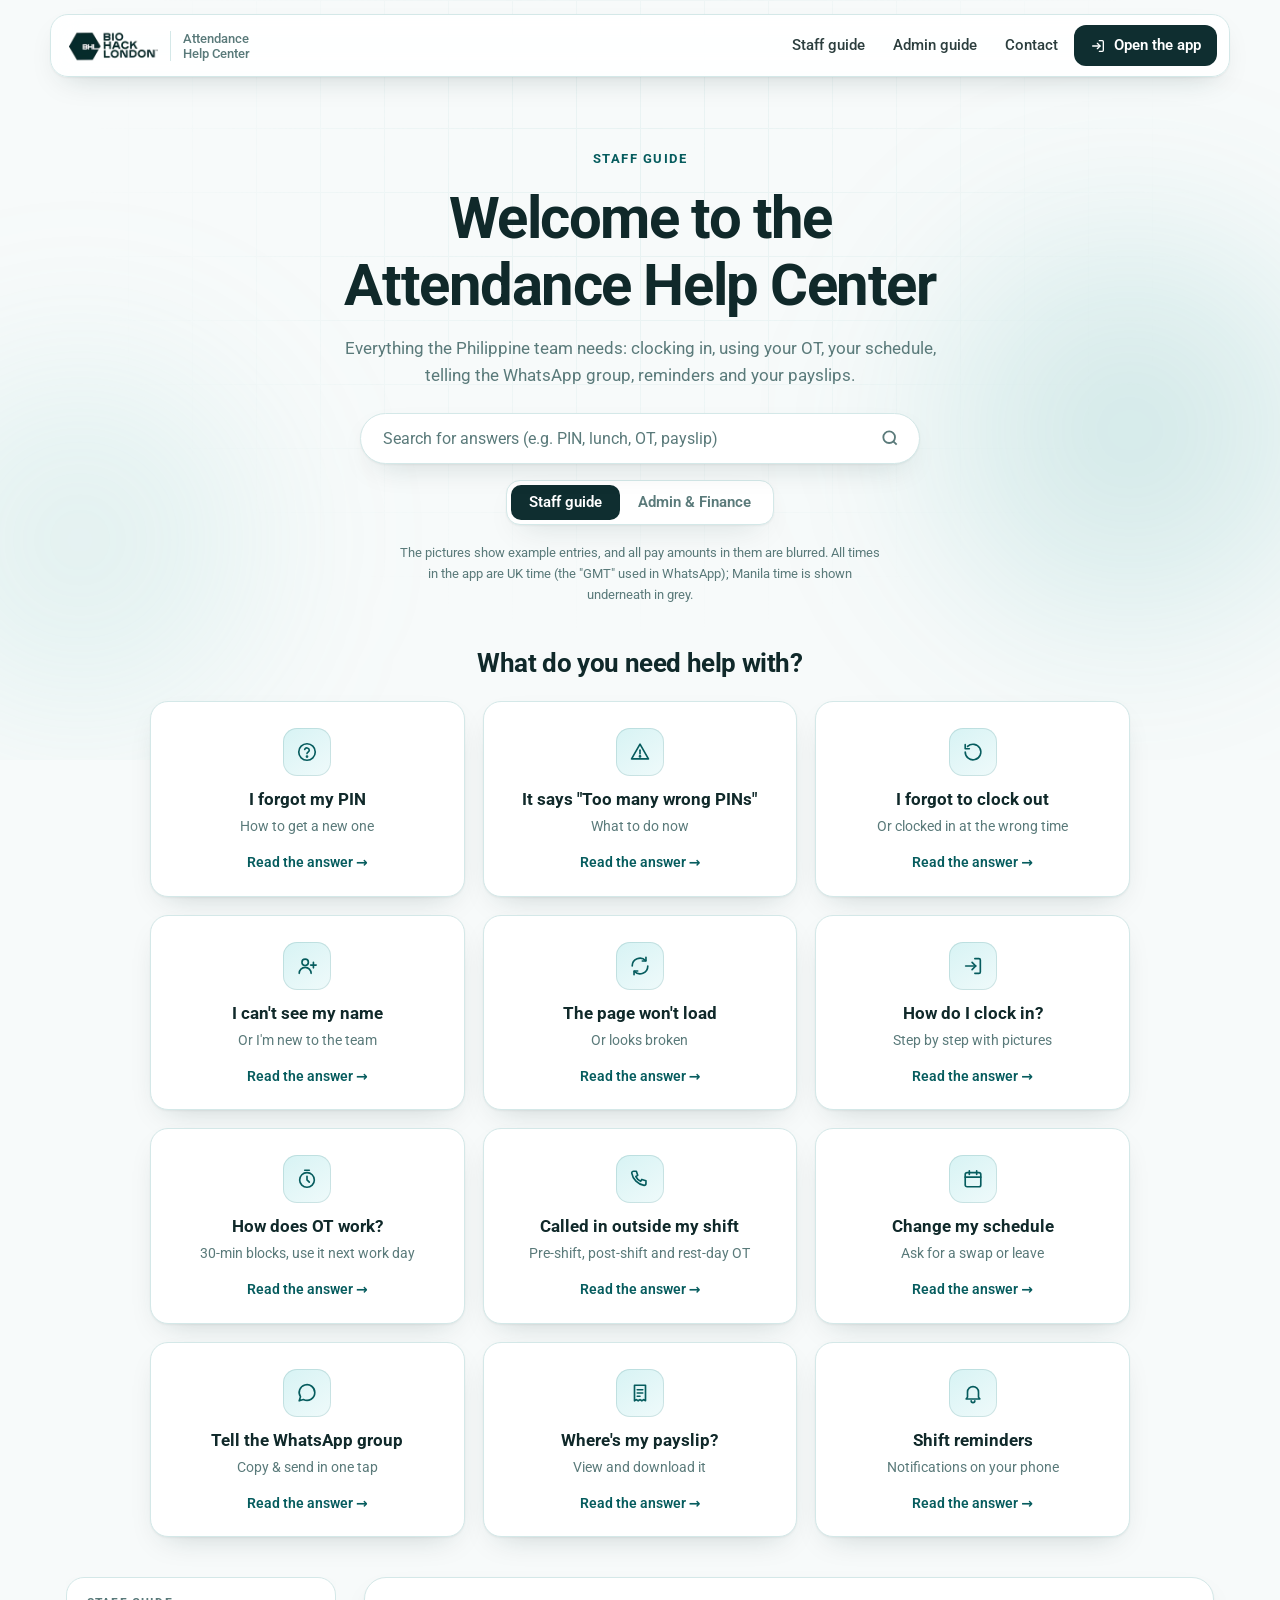
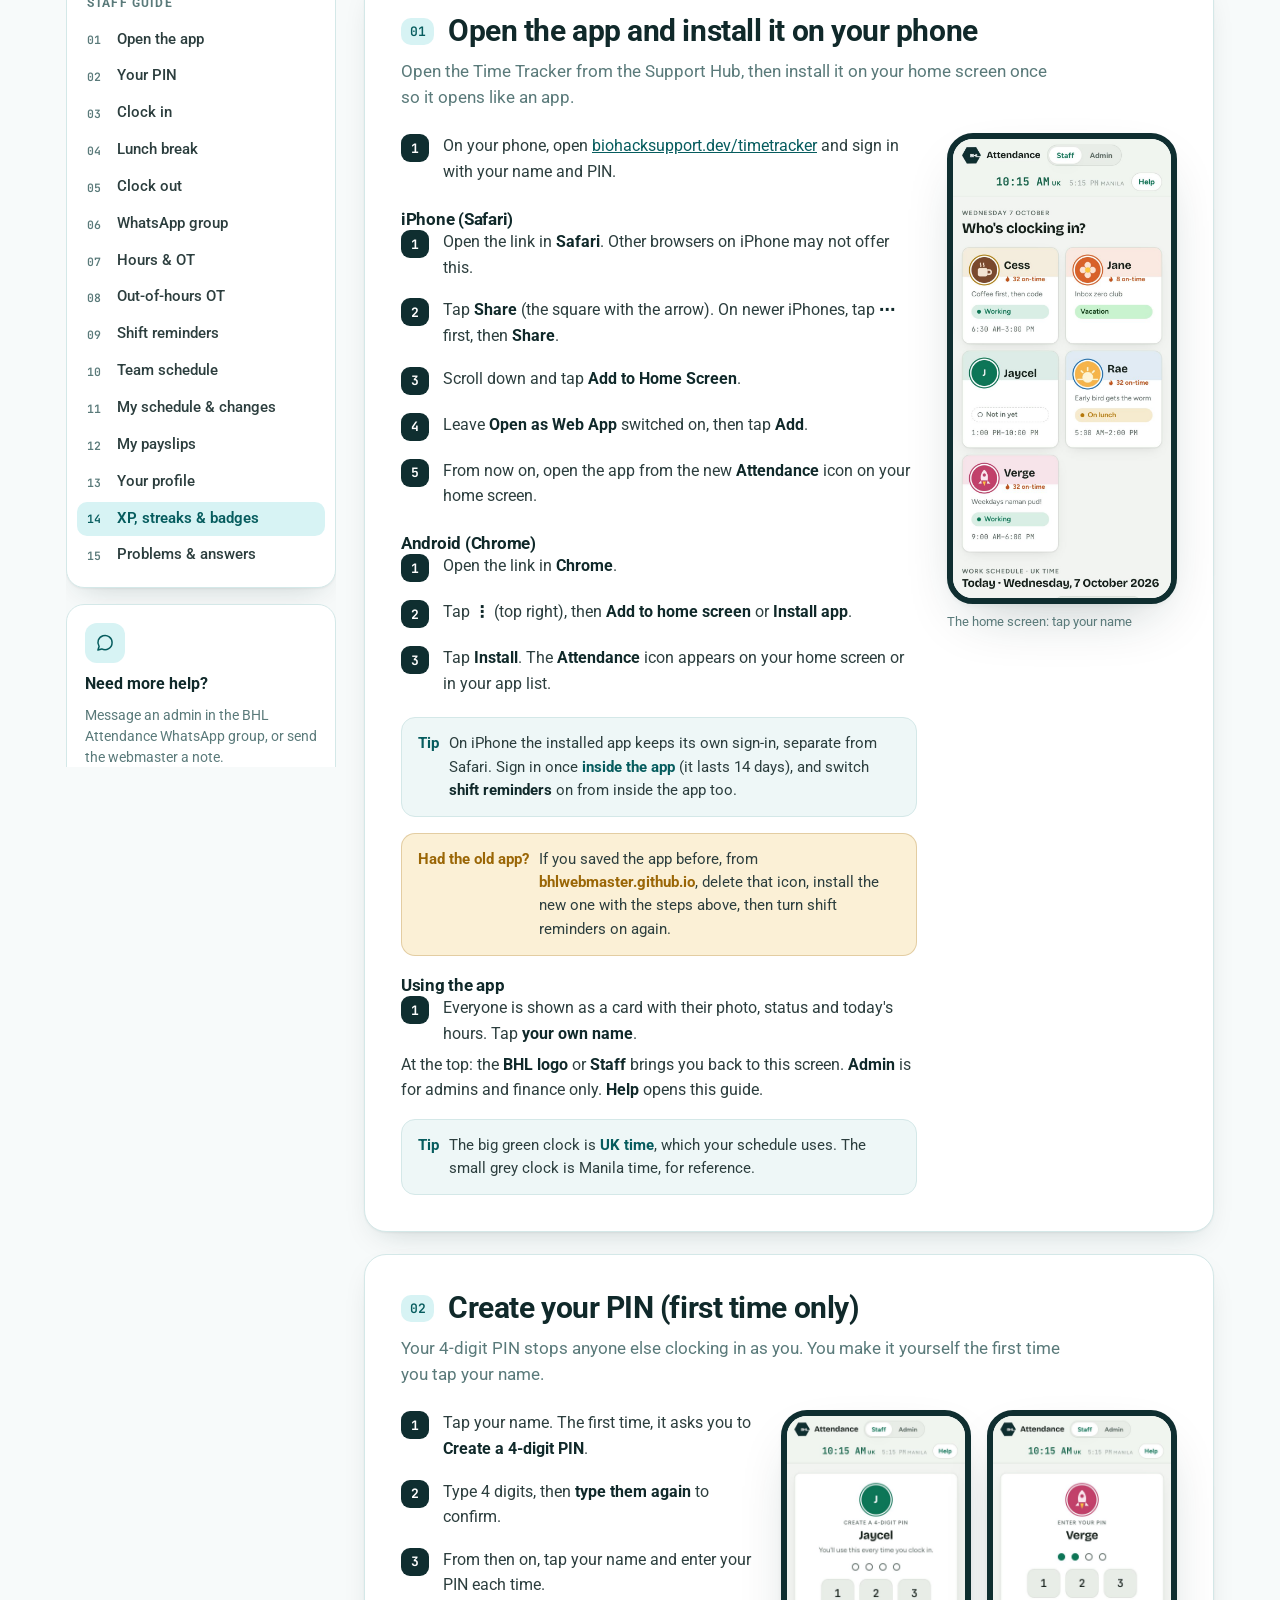
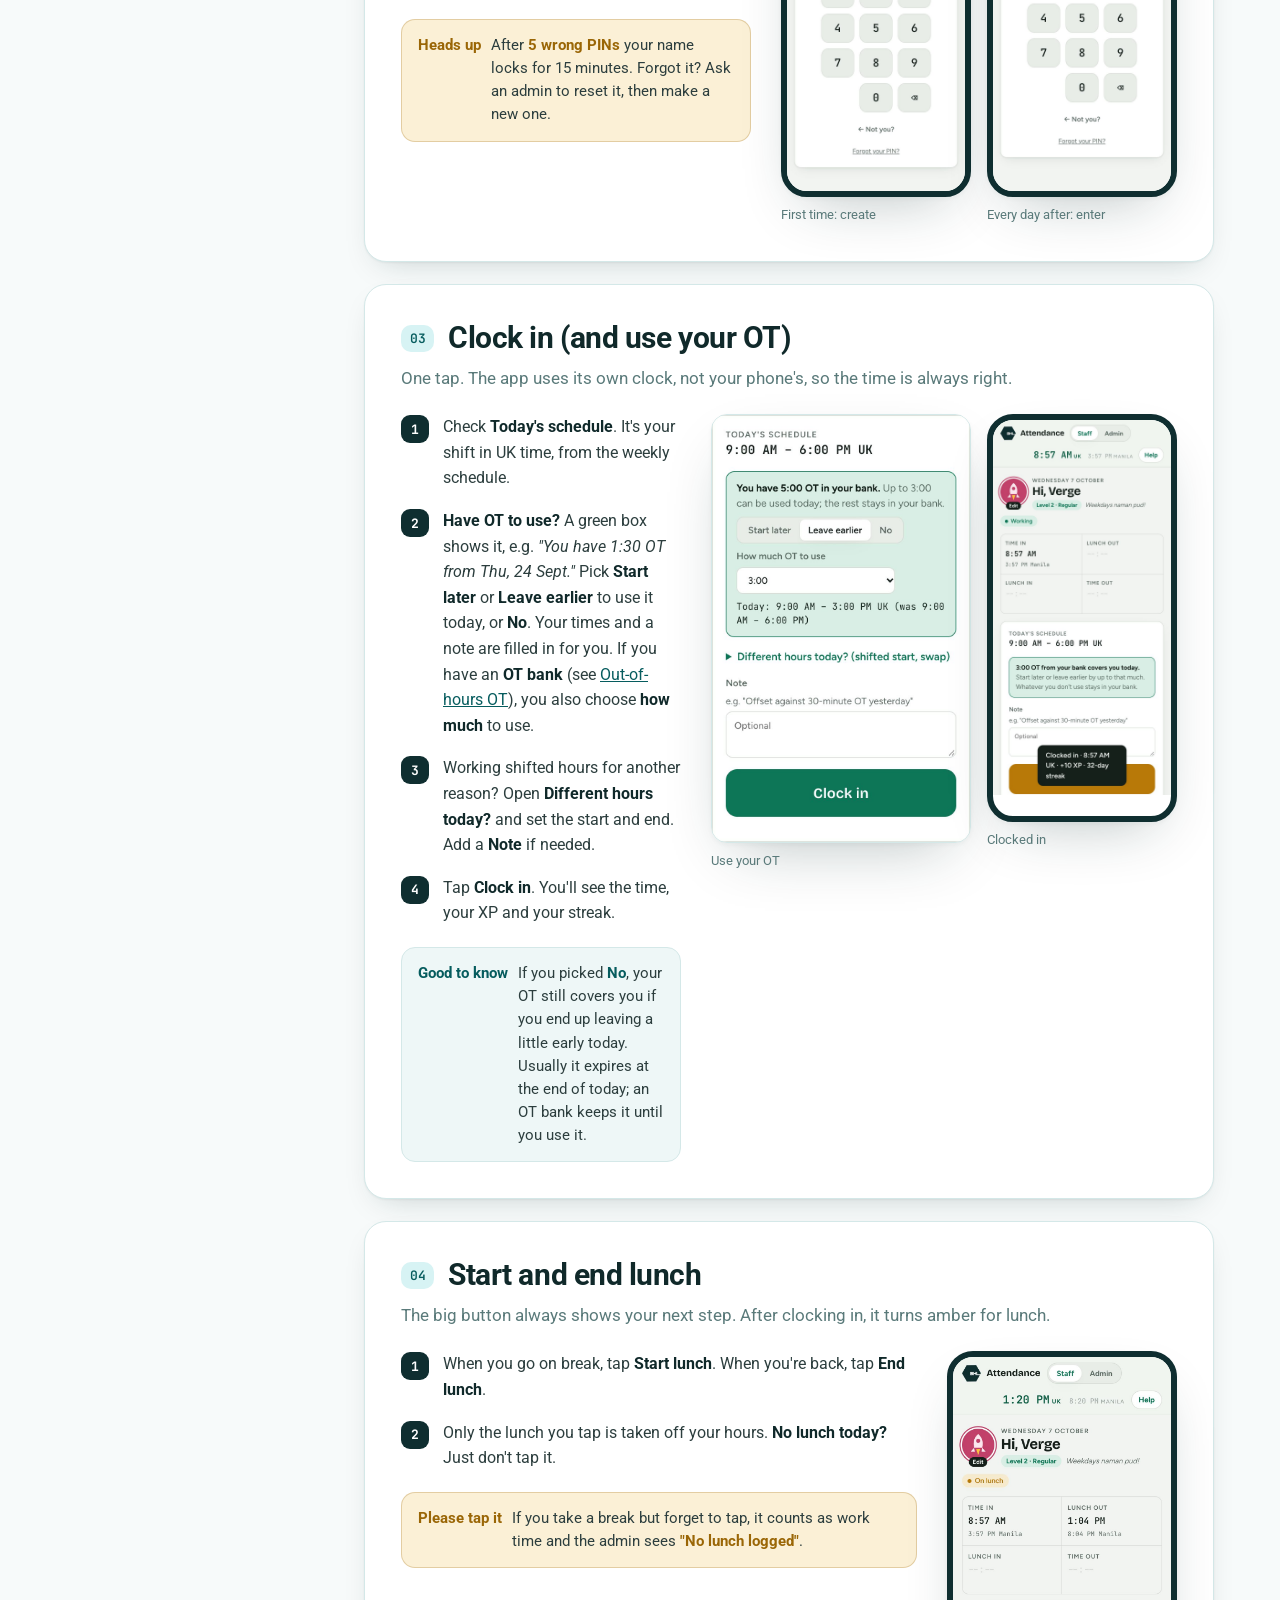
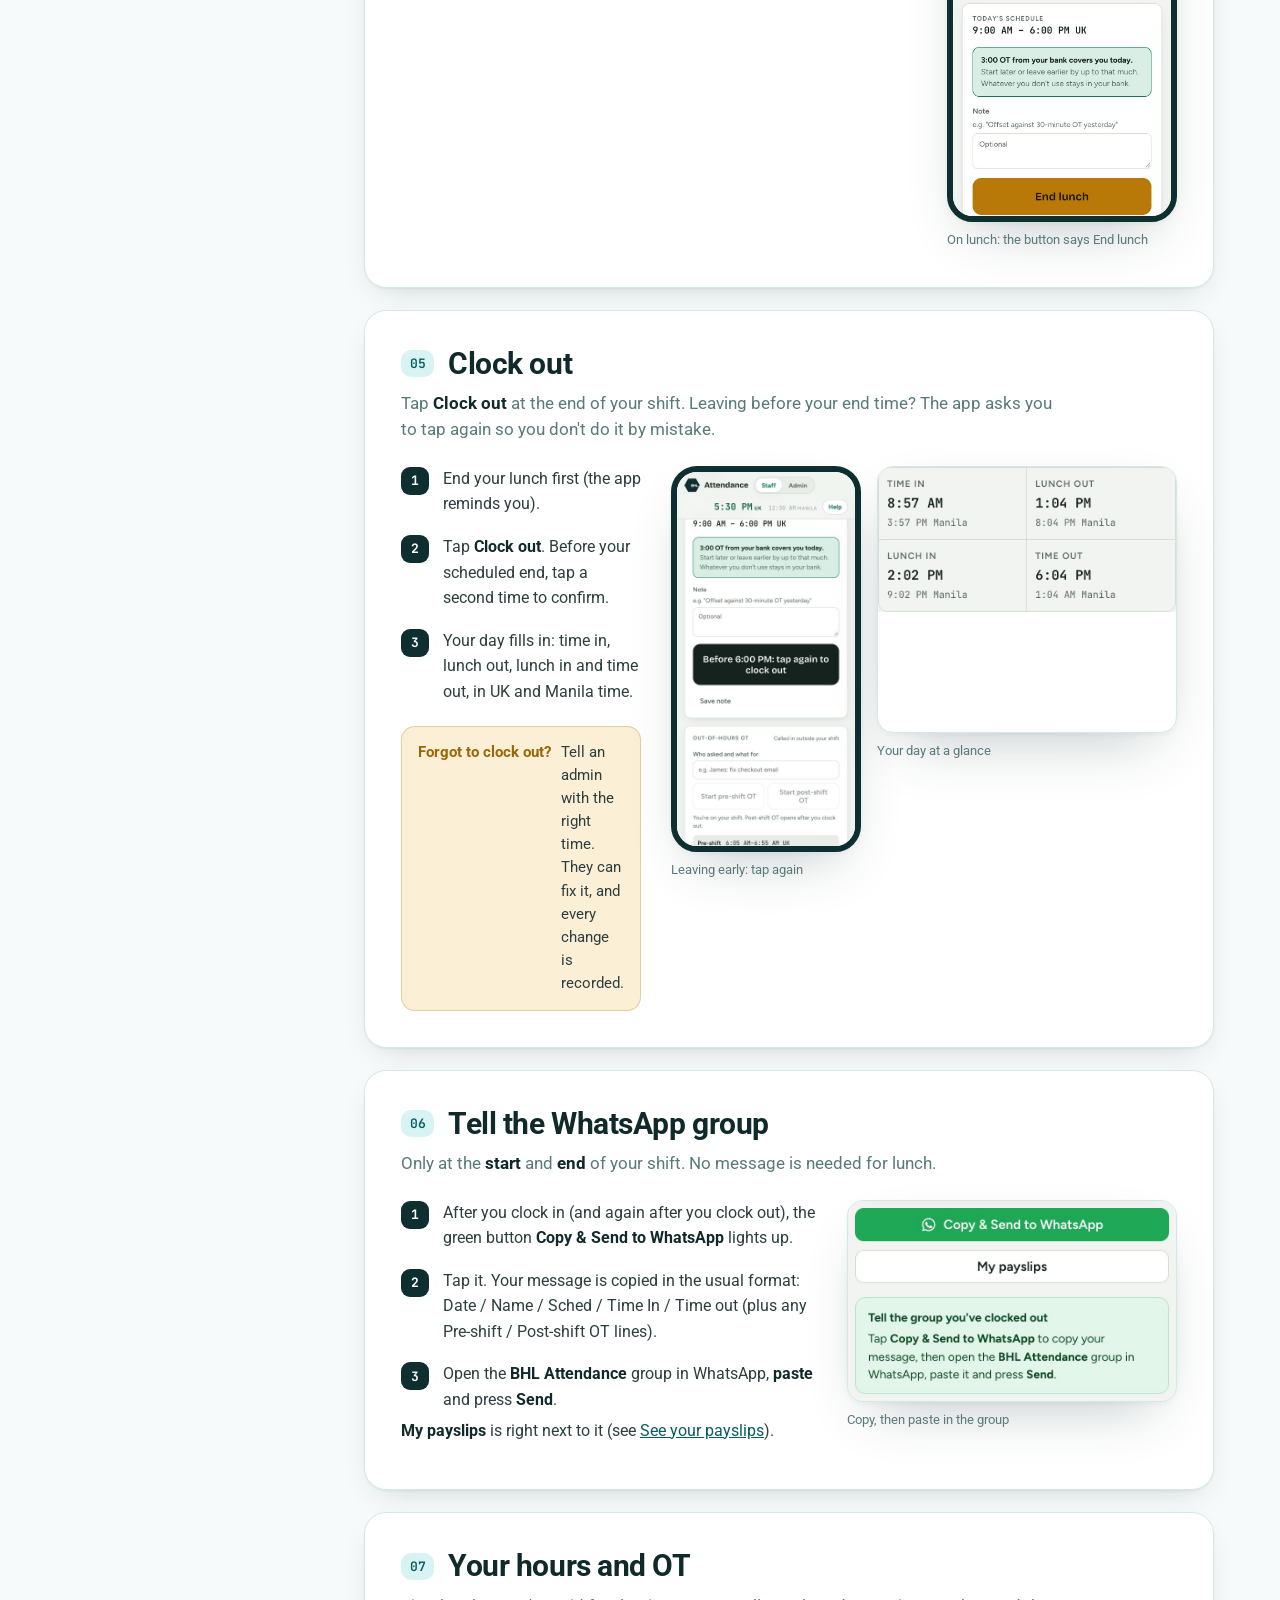
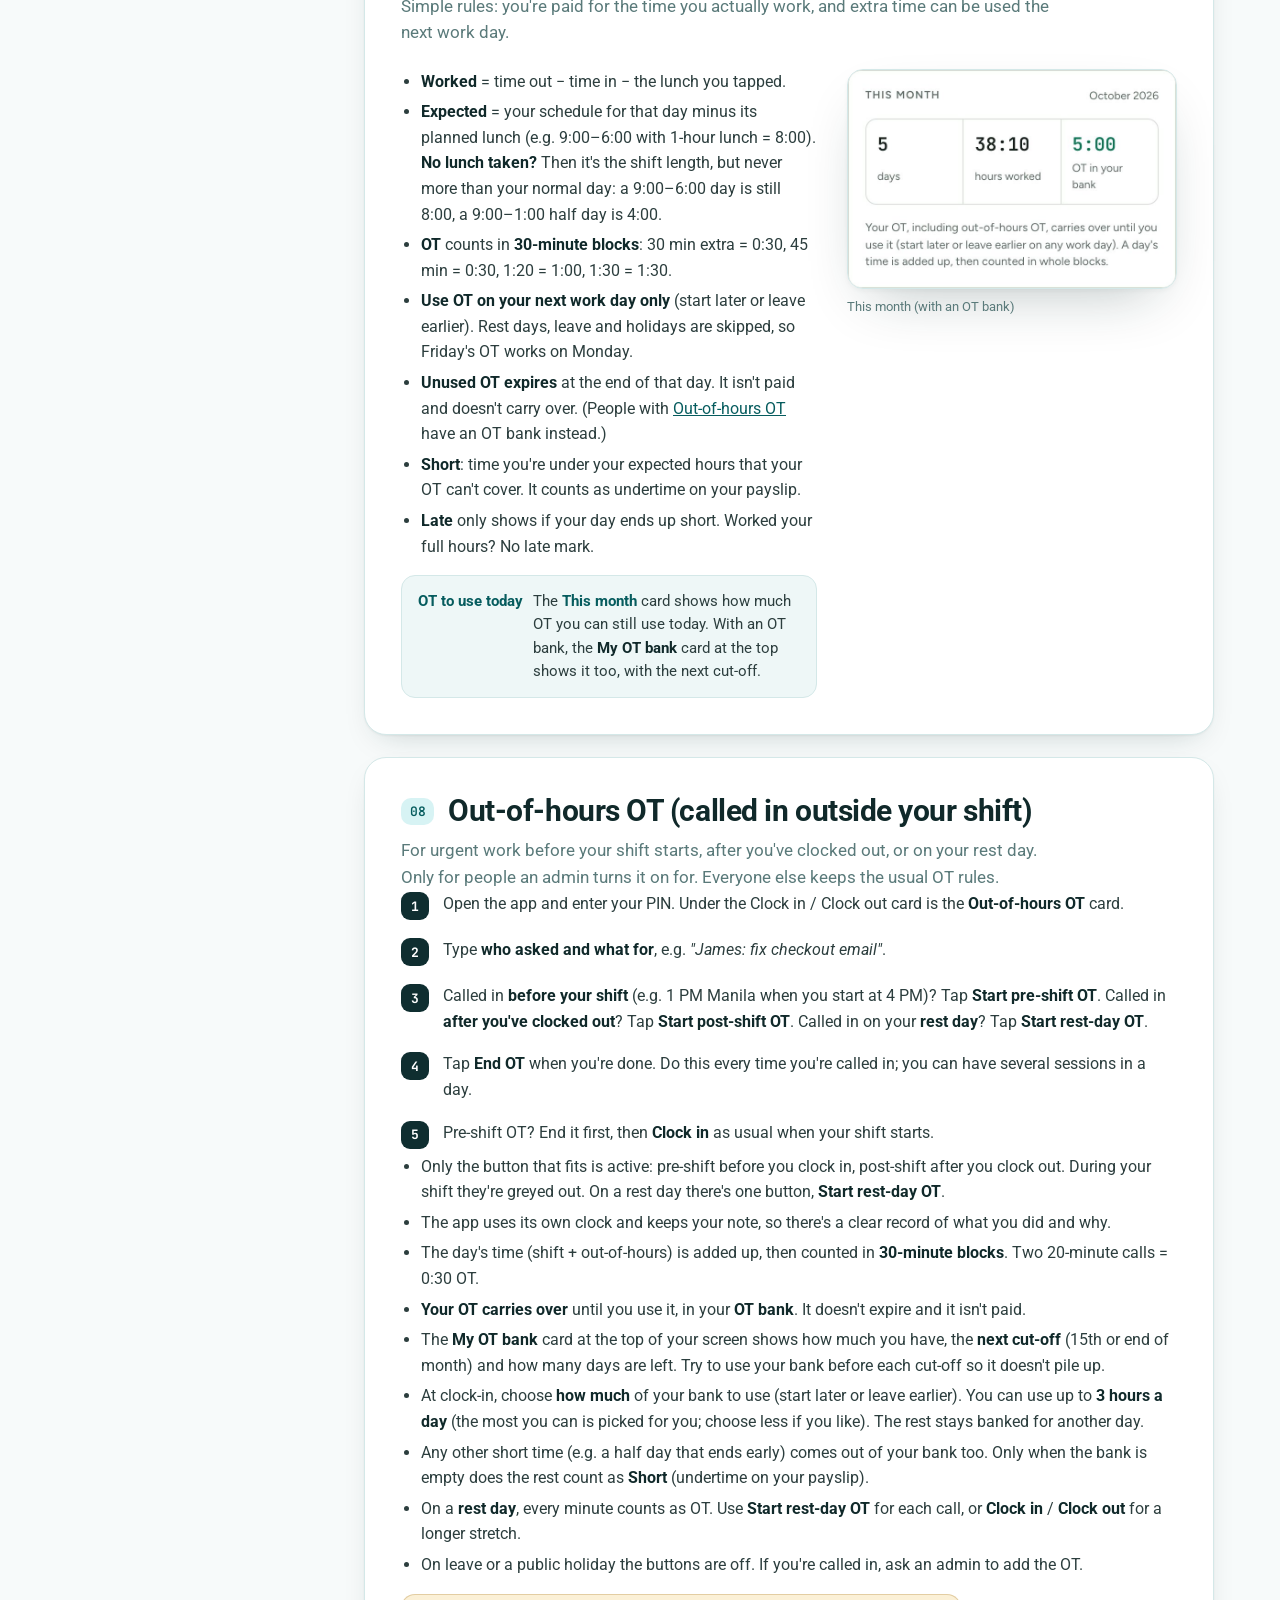
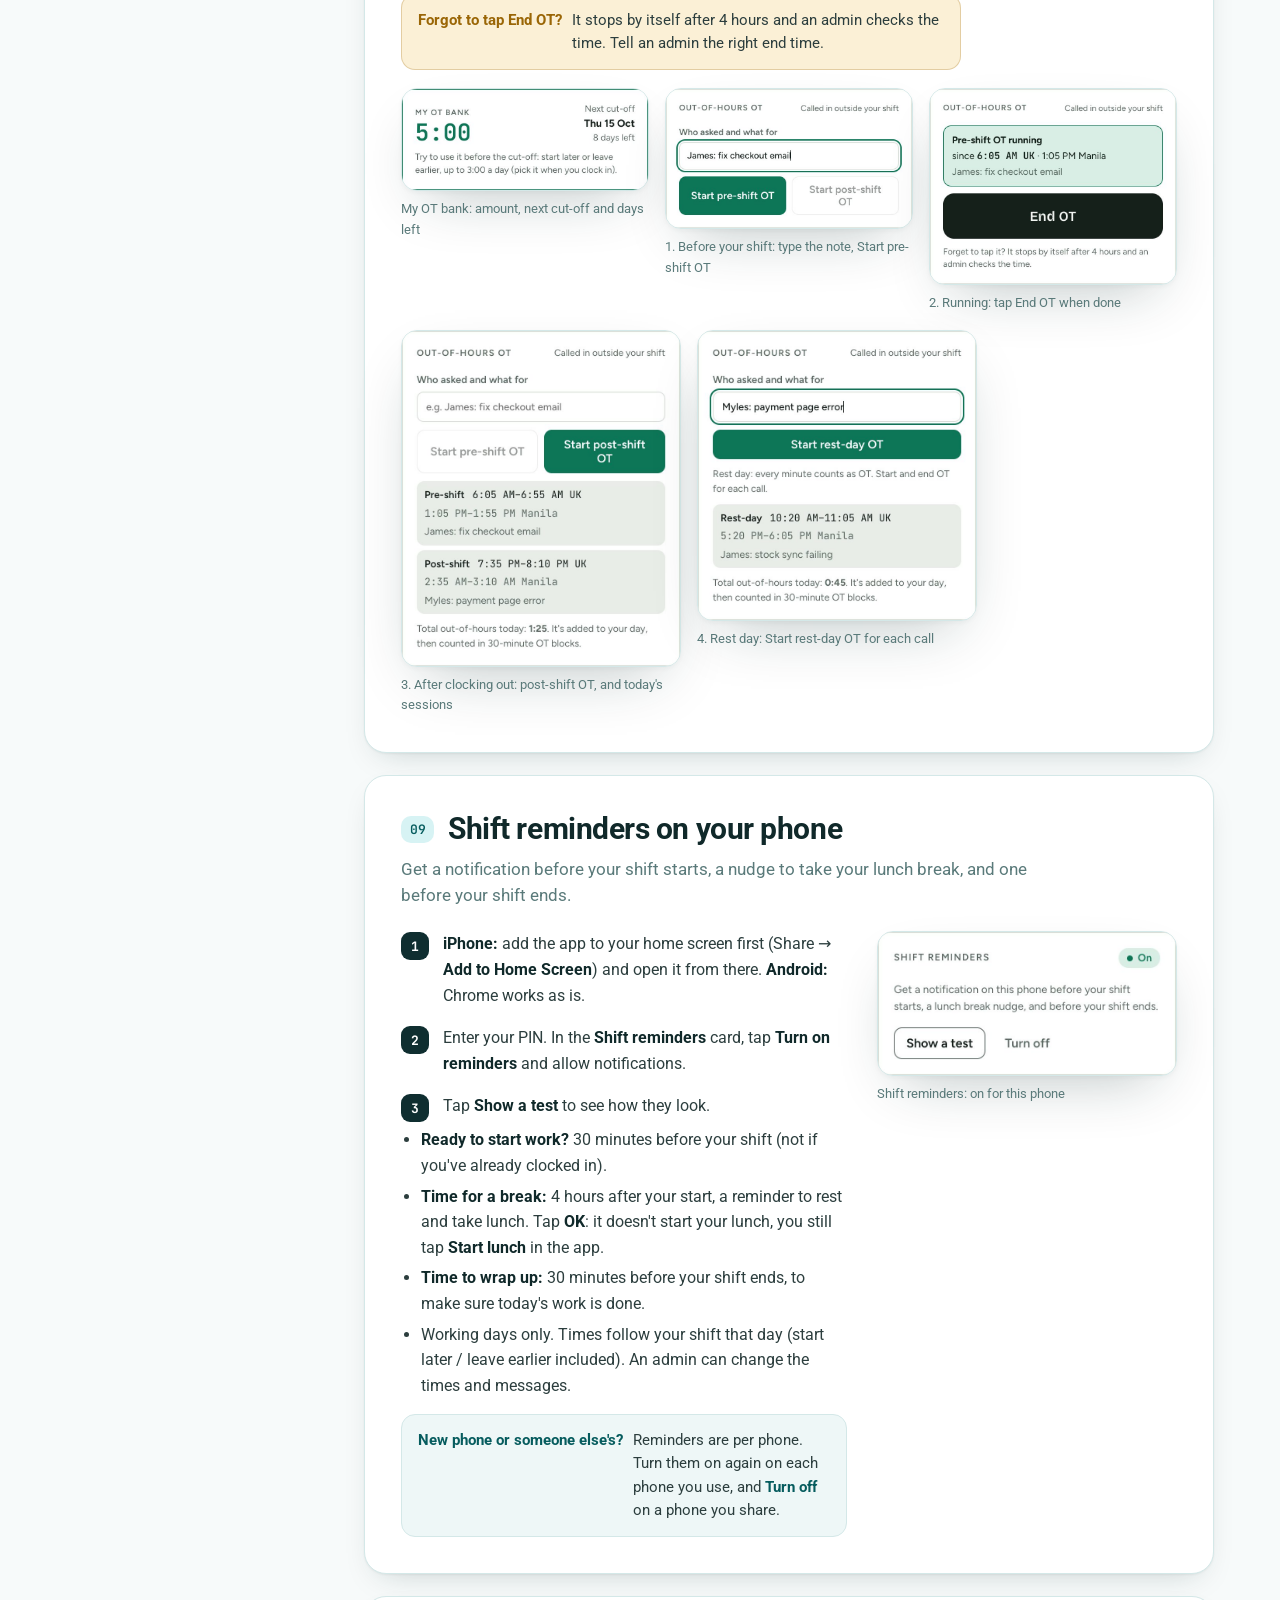
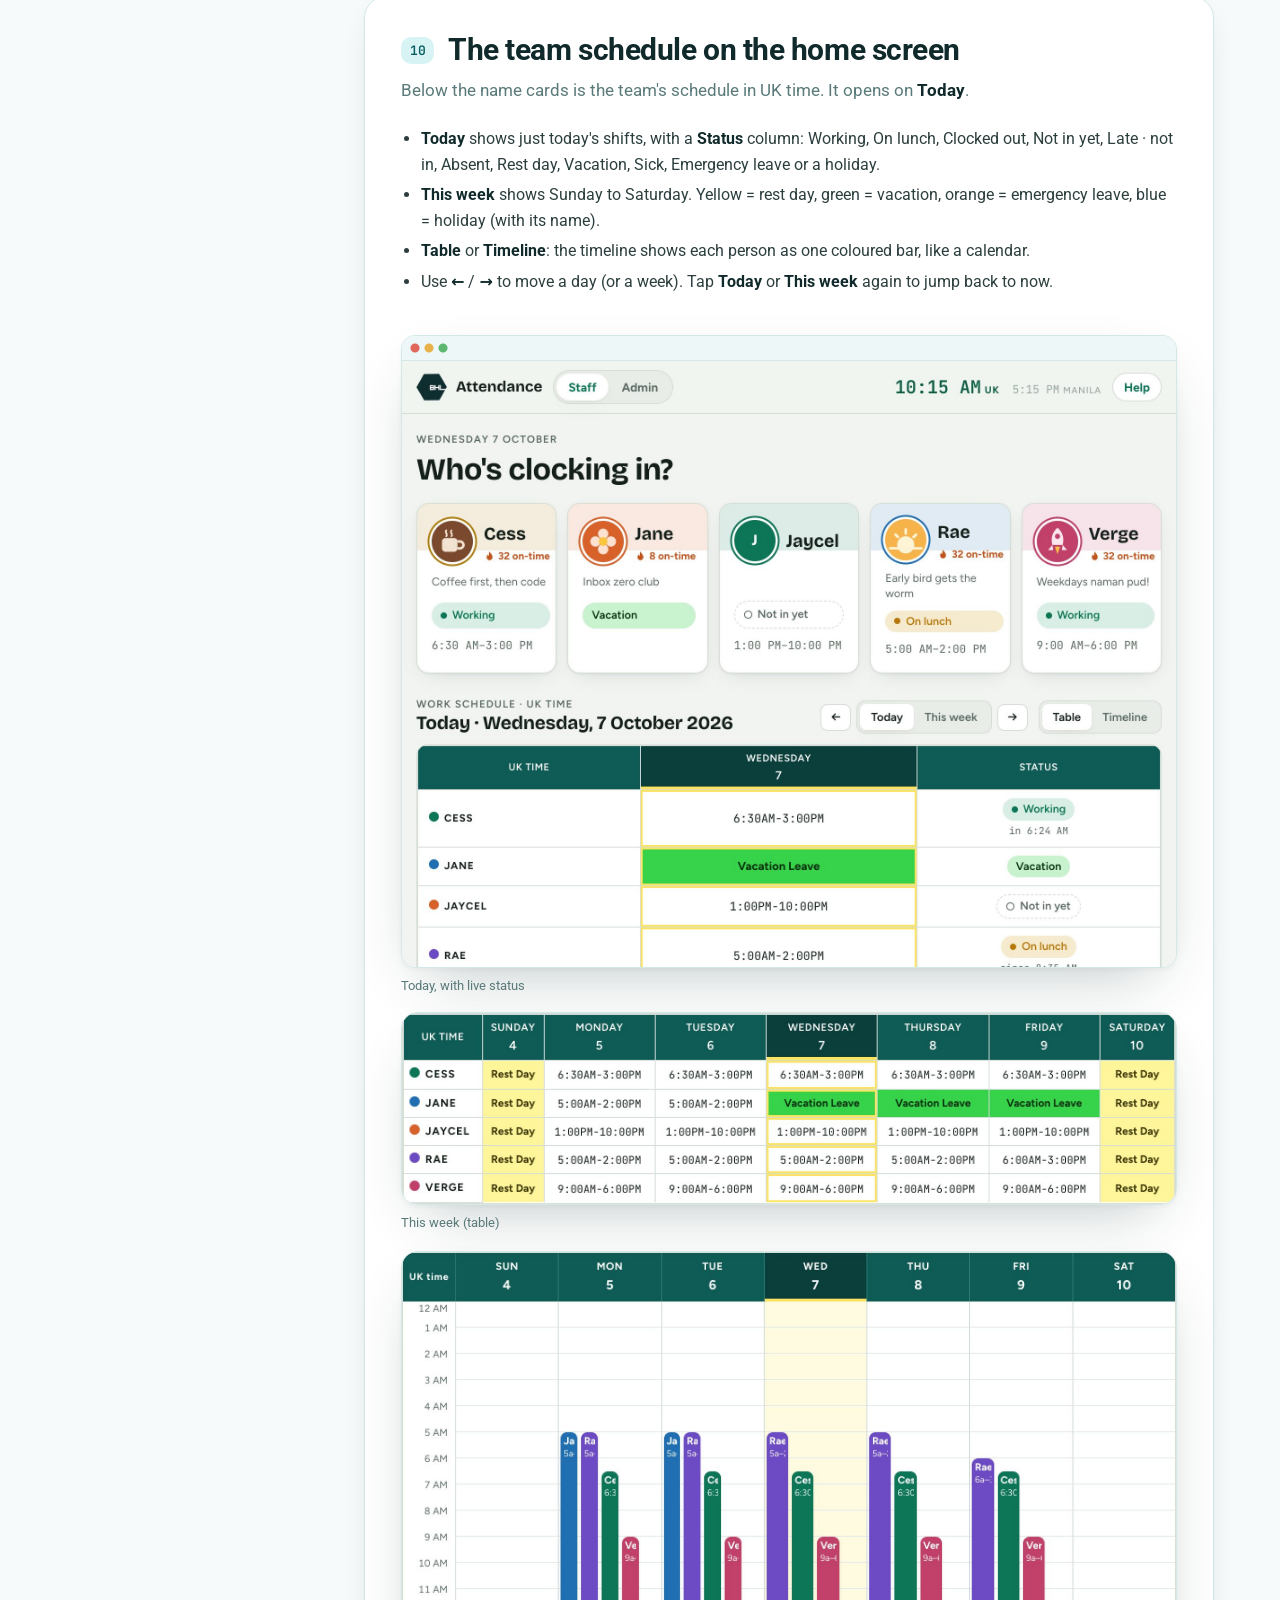
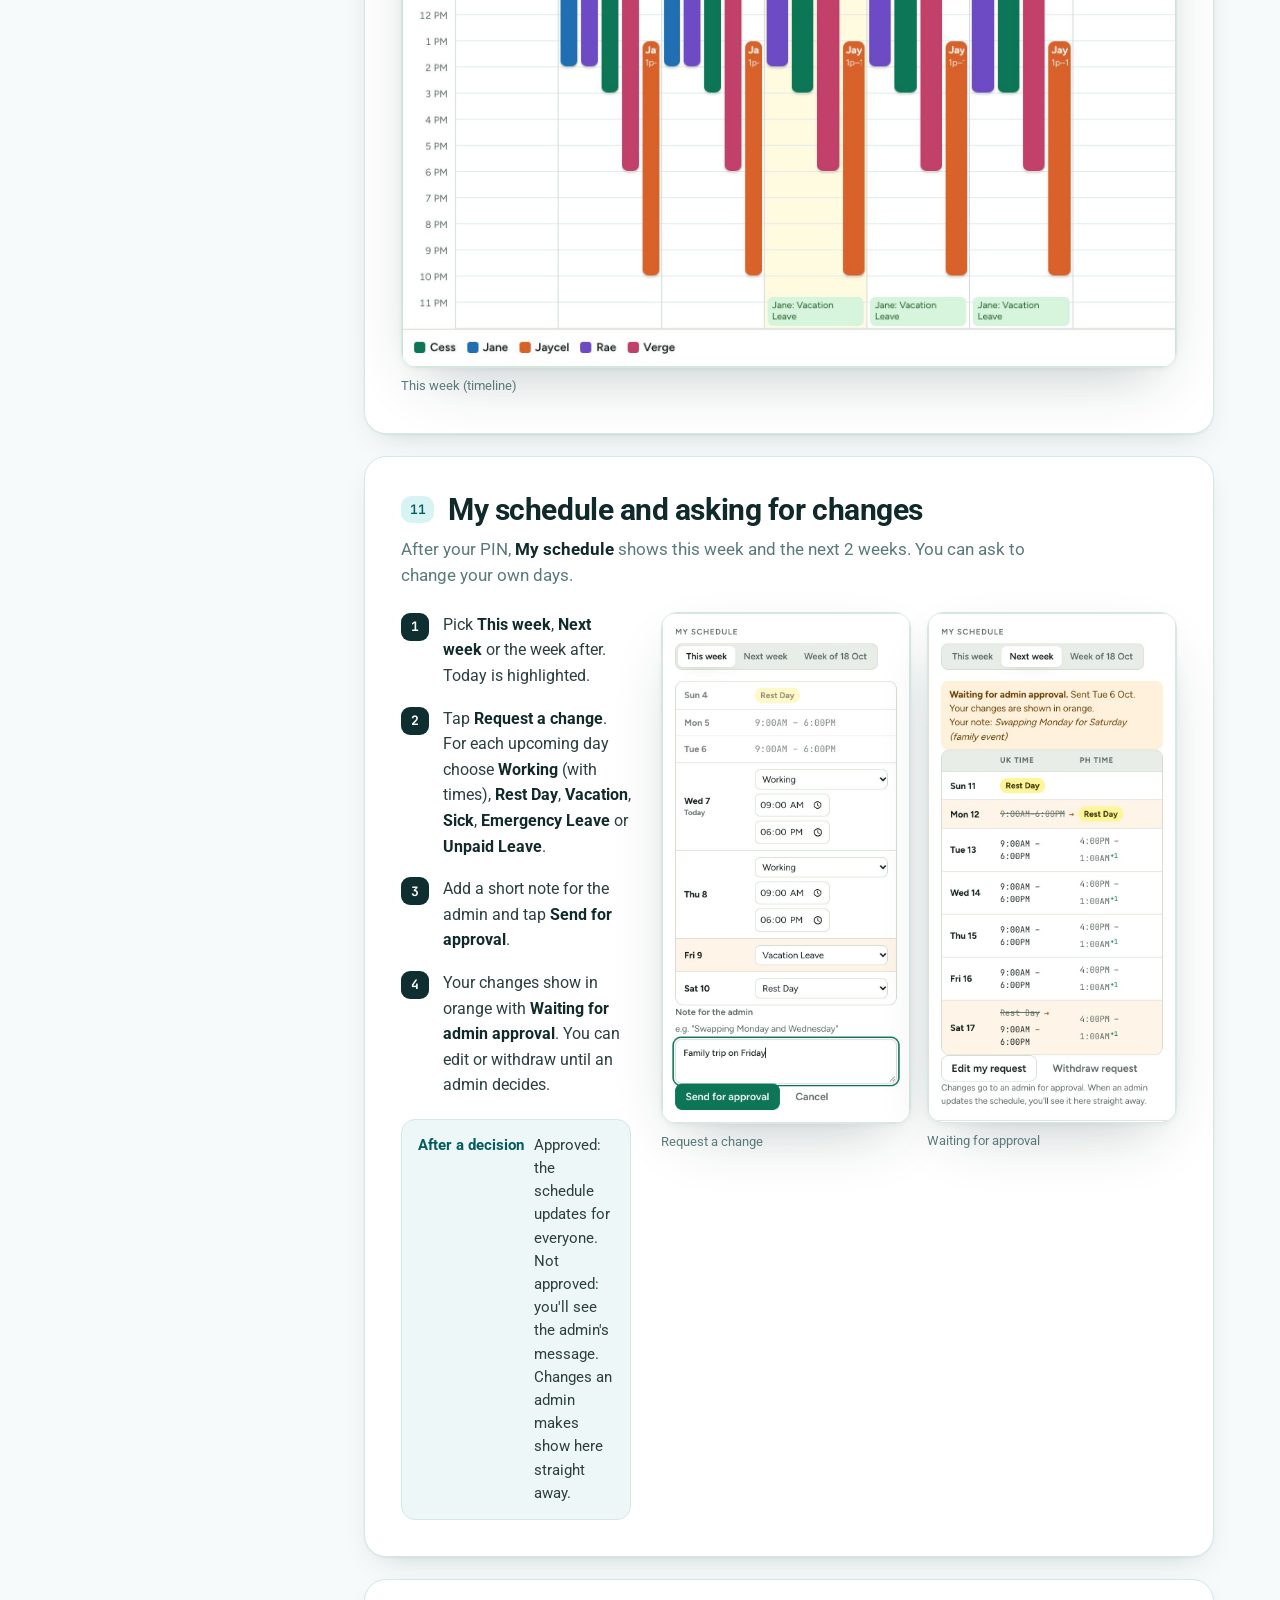
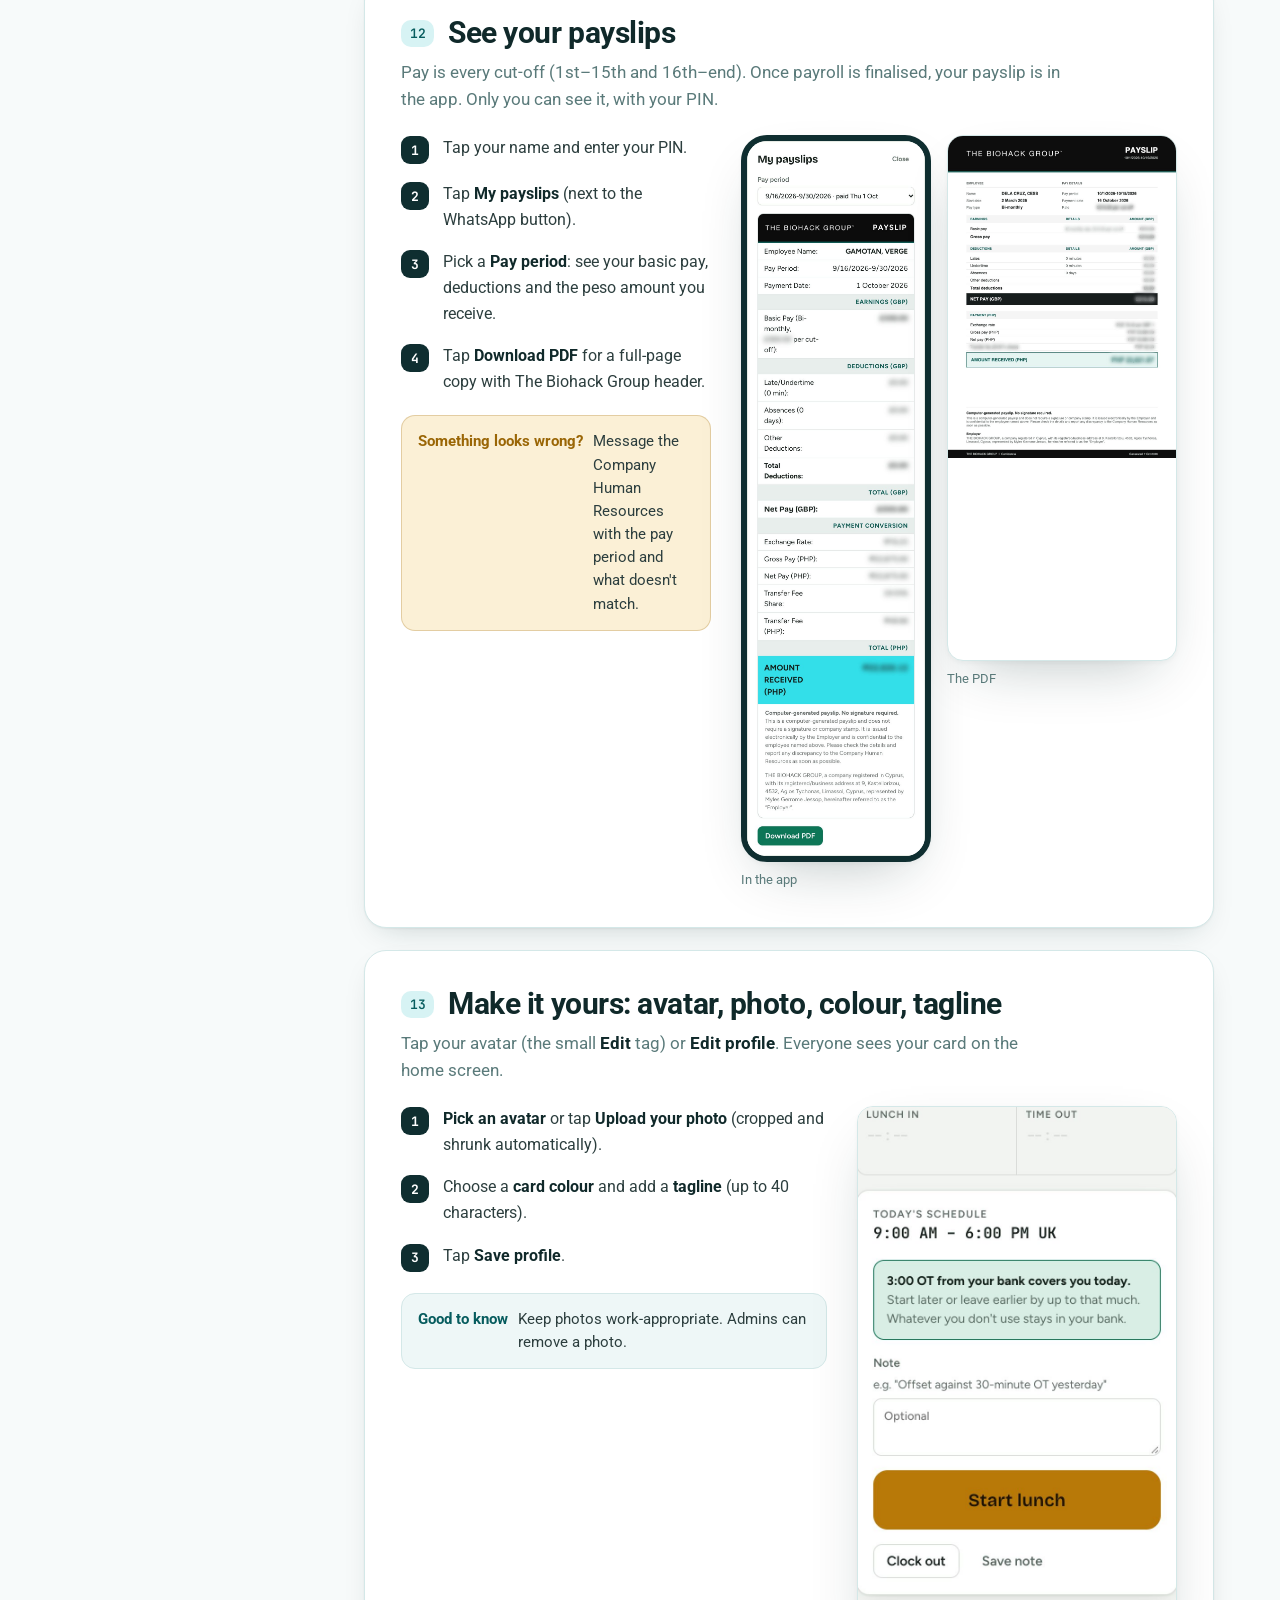
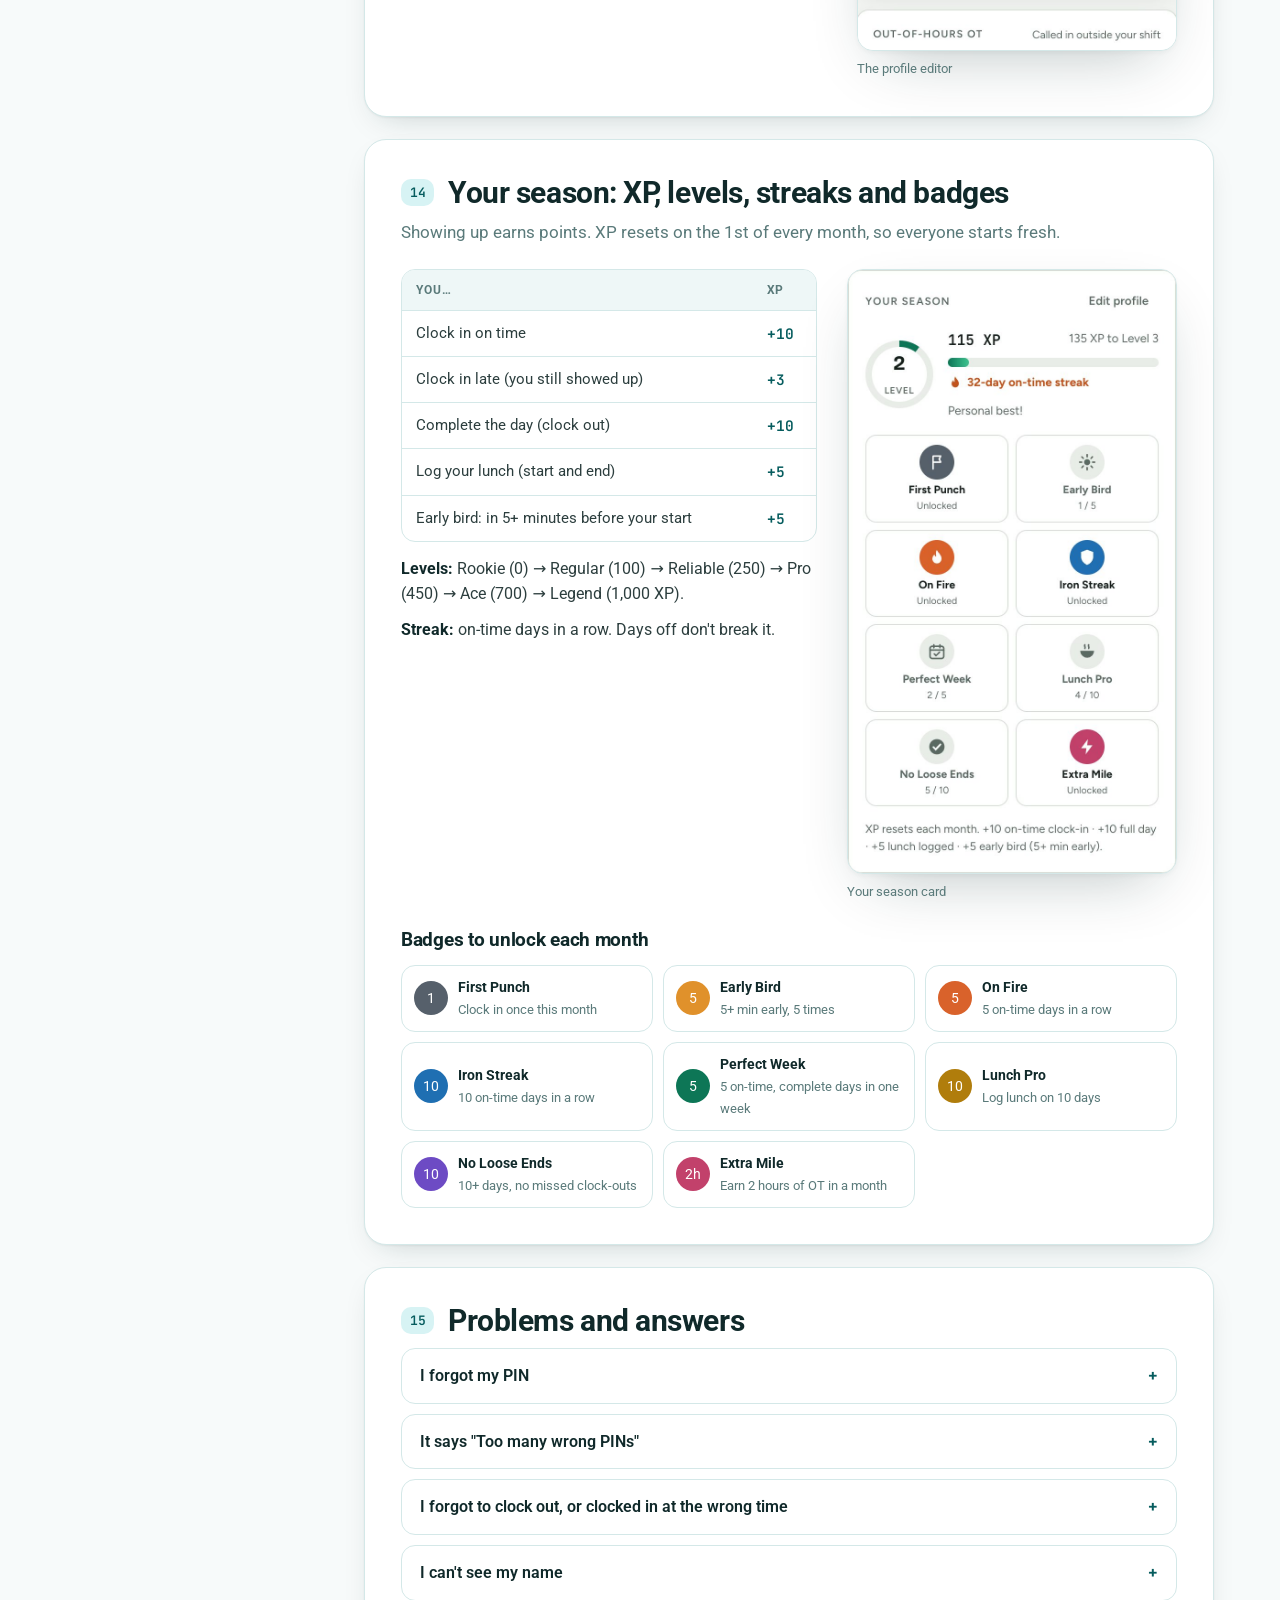
==== help/index.html @ ca2be5a1 "OT bank: use it after clock-in (staff, same day) and 'OT bank used' in admin Edit Staff with a carry" ====
<!doctype html>
<html lang="en">
<head>
<meta charset="utf-8">
<meta name="viewport" content="width=device-width, initial-scale=1, viewport-fit=cover">
<meta name="theme-color" content="#065C5E">
<title>BHL Attendance Help Center</title>
<link rel="icon" href="../favicon.ico" sizes="any">
<link rel="icon" type="image/png" sizes="32x32" href="../assets/favicon-32.png">
<link rel="apple-touch-icon" href="../assets/apple-touch-icon.png">
<link rel="manifest" href="../site.webmanifest">
<link rel="preconnect" href="https://fonts.googleapis.com">
<link rel="preconnect" href="https://fonts.gstatic.com" crossorigin>
<link rel="stylesheet" href="https://fonts.googleapis.com/css2?family=Roboto:wght@400;500;600;700&family=JetBrains+Mono:wght@400;500;600&display=swap">
<style>
/* BioHack London help center. Layout after a help-center template: floating nav, centred hero with search,
   topic cards, docs with a sidebar, contact. Brand: BioHack London teal + Roboto (same as the staff Knowledge Base). */
:root {
  --bg: #F7FAFA; --surface: #ffffff; --surface-2: #EEF7F7; --ink: #10292a; --text: #2C3E3E; --muted: #5A7A7A; --line: #D4E8E8;
  --accent: #065C5E; --accent-2: #2A5F5F; --accent-hover: #1A4F4F; --deep: #0f2e30; --accent-ink: #ffffff; --accent-soft: #d7f3f4;
  --glow-1: rgba(42, 160, 156, .22); --glow-2: rgba(110, 196, 190, .20); --glow-3: rgba(6, 92, 94, .12);
  --lunch: #9a6606; --lunch-soft: #fbf0d6; --late: #b23b2a; --late-soft: #f6dcd6;
  --shadow: 0 1px 2px rgba(15,46,48,.05), 0 12px 32px -16px rgba(15,46,48,.25);
  --shadow-lg: 0 2px 4px rgba(15,46,48,.04), 0 24px 60px -24px rgba(15,46,48,.30);
  --radius: 18px;
  --display: "Roboto", system-ui, -apple-system, "Segoe UI", sans-serif;
  --body: "Roboto", system-ui, -apple-system, "Segoe UI", sans-serif;
  --mono: "JetBrains Mono", ui-monospace, "SF Mono", Menlo, monospace;
}
@media (prefers-color-scheme: dark) {
  :root:not([data-theme="light"]) {
    --bg: #0b1919; --surface: #112424; --surface-2: #163030; --ink: #e8f4f3; --text: #cfe2e0; --muted: #8fb1ae; --line: #22403f;
    --accent: #5fc3bd; --accent-2: #7fd3cd; --accent-hover: #8be0da; --deep: #5fc3bd; --accent-ink: #062222; --accent-soft: #173a39;
    --glow-1: rgba(95,195,189,.14); --glow-2: rgba(42,160,156,.12); --glow-3: rgba(95,195,189,.08);
    --lunch: #e5ad3d; --lunch-soft: #3a2e14; --late: #f07b66; --late-soft: #3f1f1a;
    --shadow: 0 1px 2px rgba(0,0,0,.4), 0 12px 30px -14px rgba(0,0,0,.6); --shadow-lg: 0 24px 60px -24px rgba(0,0,0,.7); color-scheme: dark;
  }
}
:root[data-theme="dark"] {
  --bg: #0b1919; --surface: #112424; --surface-2: #163030; --ink: #e8f4f3; --text: #cfe2e0; --muted: #8fb1ae; --line: #22403f;
  --accent: #5fc3bd; --accent-2: #7fd3cd; --accent-hover: #8be0da; --deep: #5fc3bd; --accent-ink: #062222; --accent-soft: #173a39;
  --glow-1: rgba(95,195,189,.14); --glow-2: rgba(42,160,156,.12); --glow-3: rgba(95,195,189,.08);
  --lunch: #e5ad3d; --lunch-soft: #3a2e14; --late: #f07b66; --late-soft: #3f1f1a;
  --shadow: 0 1px 2px rgba(0,0,0,.4), 0 12px 30px -14px rgba(0,0,0,.6); --shadow-lg: 0 24px 60px -24px rgba(0,0,0,.7); color-scheme: dark;
}
* { box-sizing: border-box; }
html { background: var(--bg); }
body { margin: 0; background: var(--bg); color: var(--text); font: 16px/1.6 var(--body); -webkit-font-smoothing: antialiased; overflow-x: hidden; }
h1, h2, h3 { font-family: var(--display); color: var(--ink); line-height: 1.15; letter-spacing: -.015em; text-wrap: balance; margin: 0; font-weight: 700; }
a { color: var(--accent); }
code, .mono { font-family: var(--mono); font-size: .88em; }
code { background: var(--surface-2); padding: 1px 6px; border-radius: 6px; }
.wrap { max-width: 1180px; margin: 0 auto; padding-inline: 16px; }
:focus-visible { outline: 2.5px solid var(--accent); outline-offset: 2px; }
img.logo-w { display: none !important; }
@media (prefers-color-scheme: dark) { :root:not([data-theme="light"]) img.logo-d { display: none !important; } :root:not([data-theme="light"]) img.logo-w { display: block !important; } }
:root[data-theme="dark"] img.logo-d { display: none !important; } :root[data-theme="dark"] img.logo-w { display: block !important; }

/* soft brand glow behind the hero, like the template's gradient */
.glow { position: absolute; inset: 0 0 auto 0; height: 760px; overflow: hidden; pointer-events: none; z-index: 0; }
.glow::before, .glow::after { content: ""; position: absolute; border-radius: 50%; filter: blur(70px); }
.glow::before { width: 620px; height: 620px; right: -160px; top: 120px; background: radial-gradient(circle, var(--glow-1), transparent 65%); }
.glow::after { width: 560px; height: 560px; left: -200px; top: 260px; background: radial-gradient(circle, var(--glow-2), transparent 65%); }
.grid-lines { position: absolute; inset: 0 0 auto 0; height: 700px; z-index: 0; pointer-events: none; opacity: .5;
  background-image: linear-gradient(var(--line) 1px, transparent 1px), linear-gradient(90deg, var(--line) 1px, transparent 1px); background-size: 64px 64px;
  -webkit-mask-image: radial-gradient(ellipse at 50% 30%, #000 0%, transparent 62%); mask-image: radial-gradient(ellipse at 50% 30%, #000 0%, transparent 62%); }

/* floating nav */
.bar { position: sticky; top: calc(env(safe-area-inset-top, 0px) + 12px); z-index: 20; padding-inline: 16px; margin-top: 14px; }
.nav { max-width: 1180px; margin: 0 auto; display: flex; align-items: center; gap: 14px; padding: 10px 12px 10px 18px; background: color-mix(in srgb, var(--surface) 88%, transparent);
  backdrop-filter: blur(14px); -webkit-backdrop-filter: blur(14px); border: 1px solid var(--line); border-radius: 18px; box-shadow: var(--shadow); }
.brand { display: flex; align-items: center; gap: 12px; text-decoration: none; color: var(--ink); flex: none; }
.brand img { height: 34px; width: auto; display: block; }
.brand .tagline { font-size: 12.5px; color: var(--muted); padding-left: 12px; border-left: 1px solid var(--line); line-height: 1.2; font-weight: 500; }
.navlinks { display: flex; align-items: center; gap: 4px; margin-left: auto; }
.navlinks a { color: var(--text); text-decoration: none; font-size: 14.5px; font-weight: 500; padding: 7px 12px; border-radius: 10px; }
.navlinks a:hover { background: var(--surface-2); color: var(--ink); }
.cta { display: inline-flex; align-items: center; gap: 8px; background: var(--deep); color: #fff !important; font-weight: 600 !important; border-radius: 12px !important; padding: 9px 16px !important; }
.cta:hover { background: var(--accent) !important; }
@media (prefers-color-scheme: dark) { :root:not([data-theme="light"]) .cta { color: var(--accent-ink) !important; } }
@media (max-width: 760px) { .navlinks a:not(.cta) { display: none; } .brand .tagline { display: none; } .brand img { height: 30px; } }

/* hero */
main { position: relative; }
.hero { position: relative; z-index: 1; text-align: center; padding: 72px 0 36px; display: grid; justify-items: center; gap: 16px; }
.eyebrow { font-size: 12.5px; text-transform: uppercase; letter-spacing: .12em; font-weight: 700; color: var(--accent); }
.hero h1 { font-size: clamp(34px, 6vw, 58px); max-width: 20ch; letter-spacing: -.025em; }
.hero p#heroText { margin: 0; color: var(--muted); max-width: 60ch; font-size: 17px; }
.search { position: relative; width: min(560px, 100%); margin-top: 8px; }
.search input { width: 100%; font: 400 16px var(--body); color: var(--ink); background: var(--surface); border: 1px solid var(--line); border-radius: 999px;
  padding: 15px 52px 15px 22px; box-shadow: var(--shadow); }
.search input::placeholder { color: var(--muted); }
.search input:focus { outline: none; border-color: var(--accent); box-shadow: 0 0 0 4px var(--accent-soft), var(--shadow); }
.search svg { position: absolute; right: 20px; top: 50%; transform: translateY(-50%); color: var(--muted); }
.switch { display: inline-flex; background: var(--surface); border: 1px solid var(--line); border-radius: 14px; padding: 4px; box-shadow: var(--shadow); }
.switch button { border: 0; background: transparent; font: 600 14.5px var(--body); color: var(--muted); padding: 9px 18px; border-radius: 10px; cursor: pointer; }
.switch button[aria-pressed="true"] { background: var(--deep); color: #fff; }
@media (prefers-color-scheme: dark) { :root:not([data-theme="light"]) .switch button[aria-pressed="true"] { color: var(--accent-ink); } }
.hero .note { font-size: 13px; color: var(--muted); max-width: 70ch; margin: 2px 0 0; }

/* topic cards */
.quick { position: relative; z-index: 1; padding-block: 8px 40px; }
.quick h2 { font-size: 26px; text-align: center; margin-bottom: 22px; }
.qgrid { display: grid; grid-template-columns: repeat(3, minmax(0, 1fr)); gap: 18px; max-width: 980px; margin: 0 auto; }
@media (max-width: 900px) { .qgrid { grid-template-columns: repeat(2, minmax(0, 1fr)); } }
@media (max-width: 560px) { .qgrid { grid-template-columns: minmax(0, 1fr); } }
.qcard { display: grid; justify-items: center; text-align: center; gap: 12px; padding: 26px 22px 22px; border-radius: var(--radius); background: var(--surface);
  border: 1px solid var(--line); text-decoration: none; color: var(--ink); box-shadow: var(--shadow); transition: transform .15s ease, box-shadow .15s ease, border-color .15s ease; }
.qcard:hover { transform: translateY(-2px); box-shadow: var(--shadow-lg); border-color: color-mix(in srgb, var(--accent) 40%, var(--line)); }
.qcard i { width: 48px; height: 48px; border-radius: 14px; display: grid; place-items: center; font-style: normal; color: var(--accent);
  background: linear-gradient(145deg, var(--accent-soft), color-mix(in srgb, var(--accent-soft) 40%, var(--surface))); box-shadow: inset 0 0 0 1px color-mix(in srgb, var(--accent) 14%, transparent); }
.qcard span { font-weight: 700; font-size: 17px; line-height: 1.3; display: grid; gap: 6px; }
.qcard small { display: block; font-weight: 400; color: var(--muted); font-size: 14px; line-height: 1.5; }
.qcard::after { content: "Read the answer →"; font-size: 14px; font-weight: 600; color: var(--accent); margin-top: 2px; }

/* docs: sidebar + articles */
.layout { position: relative; z-index: 1; display: grid; grid-template-columns: 270px minmax(0, 1fr); gap: 28px; padding-bottom: 40px; align-items: start; }
@media (max-width: 900px) { .layout { grid-template-columns: minmax(0, 1fr); } .side { position: static !important; max-height: none !important; } .side nav { display: none; } }
.side { position: sticky; top: 96px; display: grid; gap: 16px; max-height: calc(100vh - 110px); overflow: auto; padding-bottom: 6px; }
.side nav { background: var(--surface); border: 1px solid var(--line); border-radius: var(--radius); padding: 14px 10px; box-shadow: var(--shadow); display: grid; gap: 2px; }
.toc .grp { font-size: 11.5px; text-transform: uppercase; letter-spacing: .1em; font-weight: 700; color: var(--muted); margin: 2px 10px 8px; }
.toc a { display: flex; gap: 10px; align-items: center; text-decoration: none; color: var(--text); font-size: 14.5px; font-weight: 500; padding: 8px 10px; border-radius: 10px; line-height: 1.3; }
.toc a b { font: 600 11.5px var(--mono); color: var(--muted); min-width: 20px; }
.toc a:hover { background: var(--surface-2); color: var(--ink); }
.toc a.on { background: var(--accent-soft); color: var(--accent); font-weight: 600; } .toc a.on b { color: var(--accent); }
.helpcard { background: var(--surface); border: 1px solid var(--line); border-radius: var(--radius); padding: 18px; box-shadow: var(--shadow); display: grid; gap: 8px; }
.helpcard i { width: 40px; height: 40px; border-radius: 12px; display: grid; place-items: center; color: var(--accent); background: var(--accent-soft); }
.helpcard b { color: var(--ink); font-size: 16px; } .helpcard p { margin: 0; font-size: 14px; color: var(--muted); line-height: 1.5; }
.btn { display: inline-flex; align-items: center; justify-content: center; gap: 8px; border: 0; border-radius: 12px; background: var(--deep); color: #fff; font: 600 14.5px var(--body);
  padding: 11px 18px; text-decoration: none; cursor: pointer; justify-self: start; }
.btn:hover { background: var(--accent); }
@media (prefers-color-scheme: dark) { :root:not([data-theme="light"]) .btn { color: var(--accent-ink); } }

@media (max-width: 900px) { .side nav { display: none; } }
@media (max-width: 560px) {
  .qgrid { gap: 10px; }
  .qcard { grid-template-columns: 44px minmax(0, 1fr); justify-items: start; text-align: left; align-items: center; gap: 14px; padding: 14px 16px; }
  .qcard i { width: 44px; height: 44px; }
  .qcard span { font-size: 16px; gap: 2px; }
  .qcard::after { display: none; }
  .hero { padding-top: 44px; }
}
#content { display: grid; gap: 22px; min-width: 0; }
.article { background: var(--surface); border: 1px solid var(--line); border-radius: 22px; padding: clamp(20px, 3.2vw, 36px); box-shadow: var(--shadow); scroll-margin-top: 100px; }
.article h2 { font-size: clamp(23px, 3vw, 30px); display: flex; gap: 14px; align-items: center; }
.article h2 .n { font: 600 13px var(--mono); color: var(--accent); background: var(--accent-soft); border-radius: 10px; padding: 5px 9px; flex: none; }
.article > p.lede { color: var(--muted); margin: 10px 0 0; max-width: 66ch; font-size: 16.5px; }
.article h3 { color: var(--ink); }
.split { display: grid; grid-template-columns: minmax(0, 1fr) auto; gap: 30px; align-items: start; margin-top: 22px; }
.split.wide { grid-template-columns: minmax(0, 1fr); }
@media (max-width: 760px) { .split { grid-template-columns: minmax(0, 1fr); } }
.steps { list-style: none; padding: 0; margin: 0; display: grid; gap: 12px; counter-reset: s; }
.steps li { counter-increment: s; display: grid; grid-template-columns: 30px minmax(0, 1fr); gap: 12px; align-items: start; }
.steps li::before { content: counter(s); width: 28px; height: 28px; border-radius: 9px; background: var(--deep); color: #fff; font: 700 13px var(--mono); display: grid; place-items: center; margin-top: 1px; }
@media (prefers-color-scheme: dark) { :root:not([data-theme="light"]) .steps li::before { color: var(--accent-ink); } }
.prose p { margin: 0 0 10px; max-width: 66ch; } .prose ul { margin: 0 0 10px; padding-left: 20px; } .prose li { margin-bottom: 5px; }
.prose b, .article b { color: var(--ink); }
.shots { display: flex; gap: 16px; flex-wrap: wrap; }
figure { margin: 0; display: grid; gap: 8px; }
figcaption { font-size: 13px; color: var(--muted); }
.phone { width: 230px; max-width: 100%; border-radius: 26px; border: 6px solid var(--deep); overflow: hidden; background: var(--surface); box-shadow: var(--shadow-lg); }
.phone.sm { width: 190px; }
.phone img, .desk img, .crop img { display: block; width: 100%; height: auto; cursor: zoom-in; }
.desk { border-radius: 14px; overflow: hidden; border: 1px solid var(--line); box-shadow: var(--shadow-lg); background: var(--surface); }
.desk::before { content: ""; display: block; height: 24px; background: var(--surface-2); border-bottom: 1px solid var(--line);
  background-image: radial-gradient(circle at 13px 12px, #e0685a 4px, transparent 5px), radial-gradient(circle at 27px 12px, #e8b24a 4px, transparent 5px), radial-gradient(circle at 41px 12px, #5cb66f 4px, transparent 5px); }
.crop { border-radius: 16px; overflow: hidden; border: 1px solid var(--line); box-shadow: var(--shadow-lg); max-width: 380px; background: var(--surface); }
.tip { display: grid; grid-template-columns: auto minmax(0, 1fr); gap: 10px; padding: 14px 16px; border-radius: 14px; background: var(--surface-2); border: 1px solid var(--line); margin-top: 16px; font-size: 14.5px; max-width: 70ch; }
.tip.warn { background: var(--lunch-soft); border-color: color-mix(in srgb, var(--lunch) 25%, transparent); }
.tip b:first-child { color: var(--accent); } .tip.warn b:first-child { color: var(--lunch); }
table { border-collapse: collapse; width: 100%; font-size: 14.5px; }
.tablewrap { overflow-x: auto; margin-top: 14px; border: 1px solid var(--line); border-radius: 14px; background: var(--surface); }
th { text-align: left; font-size: 11.5px; text-transform: uppercase; letter-spacing: .08em; color: var(--muted); padding: 11px 14px; border-bottom: 1px solid var(--line); background: var(--surface-2); }
td { padding: 11px 14px; border-bottom: 1px solid var(--line); vertical-align: top; }
tr:last-child td { border-bottom: 0; }
td.num { font-family: var(--mono); white-space: nowrap; color: var(--accent); font-weight: 600; }
.badges { display: grid; grid-template-columns: repeat(auto-fill, minmax(210px, 1fr)); gap: 10px; margin-top: 14px; }
.badge { display: grid; grid-template-columns: 34px minmax(0,1fr); gap: 10px; align-items: center; padding: 10px 12px; border: 1px solid var(--line); border-radius: 14px; background: var(--surface); font-size: 14px; }
.badge i { width: 34px; height: 34px; border-radius: 50%; background: var(--bc); display: grid; place-items: center; color: #fff; font-style: normal; }
.badge b { display: block; font-size: 14px; } .badge span { color: var(--muted); font-size: 13px; line-height: 1.35; }
details.faq { border: 1px solid var(--line); border-radius: 14px; background: var(--surface); margin-top: 10px; }
details.faq summary { cursor: pointer; font-weight: 600; color: var(--ink); padding: 14px 18px; list-style: none; display: flex; justify-content: space-between; gap: 12px; }
details.faq summary::-webkit-details-marker { display: none; }
details.faq summary::after { content: "+"; font-family: var(--mono); color: var(--accent); font-weight: 700; }
details.faq[open] summary::after { content: "−"; }
details.faq div { padding: 0 18px 16px; color: var(--muted); max-width: 70ch; }
details.faq:target, details.faq.flash { border-color: var(--accent); box-shadow: 0 0 0 3px var(--accent-soft); }
.gloss { display: grid; grid-template-columns: repeat(auto-fill, minmax(260px, 1fr)); gap: 10px; margin-top: 14px; }
.gloss div { background: var(--surface-2); border: 1px solid var(--line); border-radius: 14px; padding: 12px 14px; font-size: 14.5px; }
.gloss b { display: block; font-size: 16px; margin-bottom: 2px; color: var(--ink); }
.stuck { margin-top: 18px; padding: 18px; border-radius: 16px; background: var(--surface-2); border: 1px solid var(--line); display: grid; gap: 6px; max-width: 70ch; }
.tech { margin-top: 22px; } .tech > summary { cursor: pointer; font-weight: 700; color: var(--muted); }
.empty { padding: 40px; color: var(--muted); text-align: center; background: var(--surface); border: 1px dashed var(--line); border-radius: var(--radius); }
.note { font-size: 13px; color: var(--muted); }

/* contact */
.contact { position: relative; z-index: 1; padding: 48px 0 30px; display: grid; justify-items: center; text-align: center; gap: 10px; }
.contact h2 { font-size: clamp(28px, 4vw, 40px); }
.contact > p { margin: 0; color: var(--muted); max-width: 56ch; }
.cform { width: min(640px, 100%); margin-top: 14px; background: var(--surface); border: 1px solid var(--line); border-radius: 22px; padding: clamp(20px, 3vw, 32px); box-shadow: var(--shadow-lg);
  display: grid; grid-template-columns: 1fr 1fr; gap: 16px; text-align: left; }
.cform label { display: grid; gap: 6px; font-size: 14px; font-weight: 600; color: var(--ink); }
.cform .full { grid-column: 1 / -1; }
.cform input, .cform select, .cform textarea { font: 400 15px var(--body); color: var(--ink); background: var(--bg); border: 1px solid var(--line); border-radius: 12px; padding: 11px 13px; width: 100%; }
.cform textarea { min-height: 120px; resize: vertical; }
.cform input:focus, .cform select:focus, .cform textarea:focus { outline: none; border-color: var(--accent); box-shadow: 0 0 0 3px var(--accent-soft); }
.cform .row { grid-column: 1 / -1; display: flex; flex-wrap: wrap; gap: 12px; align-items: center; justify-content: space-between; }
.cform .row span { font-size: 13px; color: var(--muted); max-width: 40ch; }
@media (max-width: 560px) { .cform { grid-template-columns: minmax(0,1fr); } }

footer.site { position: relative; z-index: 1; border-top: 1px solid var(--line); margin-top: 40px; padding: 26px 0 40px; }
footer.site .wrap { display: flex; flex-wrap: wrap; gap: 14px 24px; align-items: center; justify-content: space-between; font-size: 13.5px; color: var(--muted); }
footer.site img { height: 28px; width: auto; display: block; }
footer.site nav { display: flex; gap: 16px; flex-wrap: wrap; } footer.site a { color: var(--muted); text-decoration: none; } footer.site a:hover { color: var(--accent); }

/* lightbox */
dialog#lb { border: 0; padding: 0; background: transparent; max-width: min(96vw, 1400px); max-height: 92vh; }
dialog#lb::backdrop { background: rgba(6, 22, 22, .84); }
dialog#lb img { display: block; max-width: 100%; max-height: 88vh; border-radius: 14px; }
dialog#lb button { position: fixed; top: 16px; right: 16px; border: 0; border-radius: 999px; padding: 8px 14px; font: 700 14px var(--body); background: var(--surface); color: var(--ink); cursor: pointer; }
@media (prefers-reduced-motion: no-preference) { html { scroll-behavior: smooth; } }
@media (prefers-reduced-motion: reduce) { .qcard { transition: none; } }
</style>

</head>
<body>
<script src="/assets/hubnav.js"></script>
<div class="glow" aria-hidden="true"></div><div class="grid-lines" aria-hidden="true"></div>
<header class="bar">
  <div class="nav">
    <a class="brand" href="./" aria-label="BioHack London Help Center home">
      <img class="logo-d" src="img/bhl-logo-d.png" alt="BioHack London" width="88" height="34"><img class="logo-w" src="img/bhl-logo-w.png" alt="BioHack London" width="88" height="34">
      <span class="tagline">Attendance<br>Help Center</span></a>
    <nav class="navlinks" aria-label="Main">
      <a href="#" data-goto="staff">Staff guide</a>
      <a href="#" data-goto="admin">Admin guide</a>
      <a href="#contact">Contact</a>
      <a class="cta" href="../"><svg width="16" height="16" viewBox="0 0 24 24" fill="none" stroke="currentColor" stroke-width="2" stroke-linecap="round" stroke-linejoin="round" aria-hidden="true"><path d="M14 4h4.5A1.5 1.5 0 0 1 20 5.5v13a1.5 1.5 0 0 1-1.5 1.5H14"/><path d="M4 12h11"/><path d="m11 8 4 4-4 4"/></svg>Open the app</a>
    </nav>
  </div>
</header>

<main class="wrap">
  <section class="hero">
    <div class="eyebrow" id="heroEyebrow">Staff guide</div>
    <h1 id="heroTitle">Welcome to the Attendance Help Center</h1>
    <p id="heroText">Everything the Philippine team needs: clocking in, using your OT, your schedule, telling the WhatsApp group and your payslips.</p>
    <label class="search"><input id="q" type="search" placeholder="Search for answers (e.g. PIN, lunch, OT, payslip)" aria-label="Search help">
      <svg width="20" height="20" viewBox="0 0 24 24" fill="none" stroke="currentColor" stroke-width="2.2" aria-hidden="true"><circle cx="11" cy="11" r="7"/><path d="M20 20l-4-4"/></svg></label>
    <div class="switch" role="group" aria-label="Choose a guide">
      <button id="tabStaff" aria-pressed="true" data-g="staff">Staff guide</button>
      <button id="tabAdmin" aria-pressed="false" data-g="admin">Admin &amp; Finance</button>
    </div>
    <p class="note">The pictures show example entries, and all pay amounts in them are blurred. All times in the app are UK time (the "GMT" used in WhatsApp); Manila time is shown underneath in grey.</p>
  </section>

  <section class="quick" data-quick="staff">
    <h2>What do you need help with?</h2>
    <div class="qgrid">
      <a class="qcard" href="#q-forgot-pin"><i><svg viewBox="0 0 24 24" width="22" height="22" fill="none" stroke="currentColor" stroke-width="1.8" stroke-linecap="round" stroke-linejoin="round" aria-hidden="true"><circle cx="12" cy="12" r="9"/><path d="M9.5 9.2a2.6 2.6 0 0 1 5 .9c0 1.7-2.5 2.2-2.5 3.6"/><circle cx="12" cy="17" r=".6" fill="currentColor"/></svg></i><span>I forgot my PIN<small>How to get a new one</small></span></a>
      <a class="qcard" href="#q-locked"><i><svg viewBox="0 0 24 24" width="22" height="22" fill="none" stroke="currentColor" stroke-width="1.8" stroke-linecap="round" stroke-linejoin="round" aria-hidden="true"><path d="M12 3.5 2.8 19.5h18.4L12 3.5Z"/><path d="M12 10v4"/><circle cx="12" cy="16.8" r=".6" fill="currentColor"/></svg></i><span>It says "Too many wrong PINs"<small>What to do now</small></span></a>
      <a class="qcard" href="#q-forgot-out"><i><svg viewBox="0 0 24 24" width="22" height="22" fill="none" stroke="currentColor" stroke-width="1.8" stroke-linecap="round" stroke-linejoin="round" aria-hidden="true"><path d="M3.5 12a8.5 8.5 0 1 0 2.6-6.1"/><path d="M3.5 4v4.5H8"/></svg></i><span>I forgot to clock out<small>Or clocked in at the wrong time</small></span></a>
      <a class="qcard" href="#q-no-name"><i><svg viewBox="0 0 24 24" width="22" height="22" fill="none" stroke="currentColor" stroke-width="1.8" stroke-linecap="round" stroke-linejoin="round" aria-hidden="true"><circle cx="10" cy="8" r="3.5"/><path d="M3.5 20a6.5 6.5 0 0 1 13 0"/><path d="M19 8v6M16 11h6"/></svg></i><span>I can't see my name<small>Or I'm new to the team</small></span></a>
      <a class="qcard" href="#q-wont-load"><i><svg viewBox="0 0 24 24" width="22" height="22" fill="none" stroke="currentColor" stroke-width="1.8" stroke-linecap="round" stroke-linejoin="round" aria-hidden="true"><path d="M20.5 12a8.5 8.5 0 0 1-14.6 5.9"/><path d="M3.5 12A8.5 8.5 0 0 1 18.1 6.1"/><path d="M18.5 2.5v4h-4M5.5 21.5v-4h4"/></svg></i><span>The page won't load<small>Or looks broken</small></span></a>
      <a class="qcard" href="#clock-in"><i><svg viewBox="0 0 24 24" width="22" height="22" fill="none" stroke="currentColor" stroke-width="1.8" stroke-linecap="round" stroke-linejoin="round" aria-hidden="true"><path d="M14 4h4.5A1.5 1.5 0 0 1 20 5.5v13a1.5 1.5 0 0 1-1.5 1.5H14"/><path d="M4 12h11"/><path d="m11 8 4 4-4 4"/></svg></i><span>How do I clock in?<small>Step by step with pictures</small></span></a>
      <a class="qcard" href="#hours-ot"><i><svg viewBox="0 0 24 24" width="22" height="22" fill="none" stroke="currentColor" stroke-width="1.8" stroke-linecap="round" stroke-linejoin="round" aria-hidden="true"><circle cx="12" cy="13" r="8"/><path d="M12 9v4l2.5 2.5"/><path d="M9.5 2.5h5"/></svg></i><span>How does OT work?<small>30-min blocks, use it next work day</small></span></a>
      <a class="qcard" href="#out-of-hours"><i><svg viewBox="0 0 24 24" width="22" height="22" fill="none" stroke="currentColor" stroke-width="1.8" stroke-linecap="round" stroke-linejoin="round" aria-hidden="true"><path d="M5 3.5h3l1.5 4.5-2 1.3a11 11 0 0 0 5.2 5.2l1.3-2 4.5 1.5v3a2 2 0 0 1-2 2A16.5 16.5 0 0 1 3 5.5a2 2 0 0 1 2-2Z"/></svg></i><span>Called in outside my shift<small>Pre-shift, post-shift and rest-day OT</small></span></a>
      <a class="qcard" href="#my-schedule"><i><svg viewBox="0 0 24 24" width="22" height="22" fill="none" stroke="currentColor" stroke-width="1.8" stroke-linecap="round" stroke-linejoin="round" aria-hidden="true"><rect x="3.5" y="5" width="17" height="15.5" rx="2"/><path d="M3.5 10h17M8 3v4M16 3v4"/></svg></i><span>Change my schedule<small>Ask for a swap or leave</small></span></a>
      <a class="qcard" href="#whatsapp"><i><svg viewBox="0 0 24 24" width="22" height="22" fill="none" stroke="currentColor" stroke-width="1.8" stroke-linecap="round" stroke-linejoin="round" aria-hidden="true"><path d="M20.5 11.5a8.5 8.5 0 0 1-12.4 7.6L3.5 20.5l1.4-4.4A8.5 8.5 0 1 1 20.5 11.5Z"/></svg></i><span>Tell the WhatsApp group<small>Copy &amp; send in one tap</small></span></a>
      <a class="qcard" href="#payslips"><i><svg viewBox="0 0 24 24" width="22" height="22" fill="none" stroke="currentColor" stroke-width="1.8" stroke-linecap="round" stroke-linejoin="round" aria-hidden="true"><path d="M6 3.5h12v17l-2-1.3-2 1.3-2-1.3-2 1.3-2-1.3-2 1.3v-17Z"/><path d="M9 8.5h6M9 12h6M9 15.5h3"/></svg></i><span>Where's my payslip?<small>View and download it</small></span></a>
      <a class="qcard" href="#reminders"><i><svg viewBox="0 0 24 24" width="22" height="22" fill="none" stroke="currentColor" stroke-width="1.8" stroke-linecap="round" stroke-linejoin="round" aria-hidden="true"><path d="M6 16.5V11a6 6 0 0 1 12 0v5.5l1.5 2h-15l1.5-2Z"/><path d="M10 20.5a2 2 0 0 0 4 0"/></svg></i><span>Shift reminders<small>Notifications on your phone</small></span></a>
    </div>
  </section>
  <section class="quick" data-quick="admin" hidden>
    <h2>What do you need help with?</h2>
    <div class="qgrid">
      <a class="qcard" href="#q-a-reset"><i><svg viewBox="0 0 24 24" width="22" height="22" fill="none" stroke="currentColor" stroke-width="1.8" stroke-linecap="round" stroke-linejoin="round" aria-hidden="true"><circle cx="12" cy="12" r="9"/><path d="M9.5 9.2a2.6 2.6 0 0 1 5 .9c0 1.7-2.5 2.2-2.5 3.6"/><circle cx="12" cy="17" r=".6" fill="currentColor"/></svg></i><span>Someone forgot their PIN<small>Reset it in 3 clicks</small></span></a>
      <a class="qcard" href="#fix-entry"><i><svg viewBox="0 0 24 24" width="22" height="22" fill="none" stroke="currentColor" stroke-width="1.8" stroke-linecap="round" stroke-linejoin="round" aria-hidden="true"><path d="M15.5 4.5 19.5 8.5 8.5 19.5H4.5v-4l11-11Z"/><path d="m13.5 6.5 4 4"/></svg></i><span>Fix a wrong or missing time<small>Edit any day</small></span></a>
      <a class="qcard" href="#reports"><i><svg viewBox="0 0 24 24" width="22" height="22" fill="none" stroke="currentColor" stroke-width="1.8" stroke-linecap="round" stroke-linejoin="round" aria-hidden="true"><path d="M12 3.5v12"/><path d="m7 11 5 5 5-5"/><path d="M4.5 20.5h15"/></svg></i><span>Get a PDF report for finance<small>Daily, weekly, monthly or custom</small></span></a>
      <a class="qcard" href="#staff-mgmt"><i><svg viewBox="0 0 24 24" width="22" height="22" fill="none" stroke="currentColor" stroke-width="1.8" stroke-linecap="round" stroke-linejoin="round" aria-hidden="true"><circle cx="12" cy="13" r="8"/><path d="M12 9v4l2.5 2.5"/><path d="M9.5 2.5h5"/></svg></i><span>Add a new team member<small>And what to send them</small></span></a>
      <a class="qcard" href="#access"><i><svg viewBox="0 0 24 24" width="22" height="22" fill="none" stroke="currentColor" stroke-width="1.8" stroke-linecap="round" stroke-linejoin="round" aria-hidden="true"><circle cx="8" cy="15" r="4.5"/><path d="m11.2 11.8 8.3-8.3M16.5 6.5l2.5 2.5M14.5 8.5l2 2"/></svg></i><span>Give someone admin or finance access<small>Create a login</small></span></a>
      <a class="qcard" href="#payroll"><i><svg viewBox="0 0 24 24" width="22" height="22" fill="none" stroke="currentColor" stroke-width="1.8" stroke-linecap="round" stroke-linejoin="round" aria-hidden="true"><path d="M6 3.5h12v17l-2-1.3-2 1.3-2-1.3-2 1.3-2-1.3-2 1.3v-17Z"/><path d="M9 8.5h6M9 12h6M9 15.5h3"/></svg></i><span>Run payroll and payslips<small>From attendance, in a few clicks</small></span></a>
      <a class="qcard" href="#schedule-admin"><i><svg viewBox="0 0 24 24" width="22" height="22" fill="none" stroke="currentColor" stroke-width="1.8" stroke-linecap="round" stroke-linejoin="round" aria-hidden="true"><rect x="3.5" y="5" width="17" height="15.5" rx="2"/><path d="M3.5 10h17M8 3v4M16 3v4"/></svg></i><span>Schedule and staff requests<small>Shifts, leave, approve changes</small></span></a>
      <a class="qcard" href="#rules"><i><svg viewBox="0 0 24 24" width="22" height="22" fill="none" stroke="currentColor" stroke-width="1.8" stroke-linecap="round" stroke-linejoin="round" aria-hidden="true"><circle cx="12" cy="13" r="8"/><path d="M12 9v4l2.5 2.5"/><path d="M9.5 2.5h5"/></svg></i><span>How hours and OT work<small>Rules and Settings</small></span></a>
      <a class="qcard" href="#holidays"><i><svg viewBox="0 0 24 24" width="22" height="22" fill="none" stroke="currentColor" stroke-width="1.8" stroke-linecap="round" stroke-linejoin="round" aria-hidden="true"><circle cx="12" cy="12" r="4"/><path d="M12 2.5v2M12 19.5v2M2.5 12h2M19.5 12h2M5.3 5.3l1.4 1.4M17.3 17.3l1.4 1.4M5.3 18.7l1.4-1.4M17.3 6.7l1.4-1.4"/></svg></i><span>Public holidays<small>Add, remove, paid or not</small></span></a>
      <a class="qcard" href="#q-a-signin"><i><svg viewBox="0 0 24 24" width="22" height="22" fill="none" stroke="currentColor" stroke-width="1.8" stroke-linecap="round" stroke-linejoin="round" aria-hidden="true"><path d="M12 3.5 2.8 19.5h18.4L12 3.5Z"/><path d="M12 10v4"/><circle cx="12" cy="16.8" r=".6" fill="currentColor"/></svg></i><span>I can't sign in<small>Password or access problems</small></span></a>
    </div>
  </section>
  <div class="layout">
    <aside class="side">
      <nav class="toc" id="toc" aria-label="Contents"></nav>
      <div class="helpcard"><i><svg width="20" height="20" viewBox="0 0 24 24" fill="none" stroke="currentColor" stroke-width="1.8" stroke-linecap="round" stroke-linejoin="round" aria-hidden="true"><path d="M20.5 11.5a8.5 8.5 0 0 1-12.4 7.6L3.5 20.5l1.4-4.4A8.5 8.5 0 1 1 20.5 11.5Z"/></svg></i>
        <b>Need more help?</b><p>Message an admin in the BHL Attendance WhatsApp group, or send the webmaster a note.</p>
        <a class="btn" href="#contact">Get in touch</a></div>
    </aside>
    <div id="content">

<!-- ===================== STAFF ===================== -->
<article class="article" data-g="staff" id="open-app" data-title="Open the app">
  <h2><span class="n">01</span>Open the app and install it on your phone</h2>
  <p class="lede">Open the Time Tracker from the Support Hub, then install it on your home screen once so it opens like an app.</p>
  <div class="split">
    <div class="prose">
      <ol class="steps">
        <li><div>On your phone, open <a href="/timetracker/">biohacksupport.dev/timetracker</a> and sign in with your name and PIN.</div></li>
      </ol>
      <h3 style="margin-top:20px;font-size:17px">iPhone (Safari)</h3>
      <ol class="steps">
        <li><div>Open the link in <b>Safari</b>. Other browsers on iPhone may not offer this.</div></li>
        <li><div>Tap <b>Share</b> (the square with the arrow). On newer iPhones, tap <b>⋯</b> first, then <b>Share</b>.</div></li>
        <li><div>Scroll down and tap <b>Add to Home Screen</b>.</div></li>
        <li><div>Leave <b>Open as Web App</b> switched on, then tap <b>Add</b>.</div></li>
        <li><div>From now on, open the app from the new <b>Attendance</b> icon on your home screen.</div></li>
      </ol>
      <h3 style="margin-top:20px;font-size:17px">Android (Chrome)</h3>
      <ol class="steps">
        <li><div>Open the link in <b>Chrome</b>.</div></li>
        <li><div>Tap <b>⋮</b> (top right), then <b>Add to home screen</b> or <b>Install app</b>.</div></li>
        <li><div>Tap <b>Install</b>. The <b>Attendance</b> icon appears on your home screen or in your app list.</div></li>
      </ol>
      <div class="tip"><b>Tip</b><span>On iPhone the installed app keeps its own sign-in, separate from Safari. Sign in once <b>inside the app</b> (it lasts 14 days), and switch <b>shift reminders</b> on from inside the app too.</span></div>
      <div class="tip warn"><b>Had the old app?</b><span>If you saved the app before, from <b>bhlwebmaster.github.io</b>, delete that icon, install the new one with the steps above, then turn shift reminders on again.</span></div>
      <h3 style="margin-top:20px;font-size:17px">Using the app</h3>
      <ol class="steps">
        <li><div>Everyone is shown as a card with their photo, status and today's hours. Tap <b>your own name</b>.</div></li>
      </ol>
      <p>At the top: the <b>BHL logo</b> or <b>Staff</b> brings you back to this screen. <b>Admin</b> is for admins and finance only. <b>Help</b> opens this guide.</p>
      <div class="tip"><b>Tip</b><span>The big green clock is <b>UK time</b>, which your schedule uses. The small grey clock is Manila time, for reference.</span></div>
    </div>
    <figure><div class="phone"><img src="img/s-pick.jpg?v=20261007c" alt="Home screen with team cards"></div><figcaption>The home screen: tap your name</figcaption></figure>
  </div>
</article>

<article class="article" data-g="staff" id="pin" data-title="Your PIN">
  <h2><span class="n">02</span>Create your PIN (first time only)</h2>
  <p class="lede">Your 4-digit PIN stops anyone else clocking in as you. You make it yourself the first time you tap your name.</p>
  <div class="split">
    <div class="prose">
      <ol class="steps">
        <li><div>Tap your name. The first time, it asks you to <b>Create a 4-digit PIN</b>.</div></li>
        <li><div>Type 4 digits, then <b>type them again</b> to confirm.</div></li>
        <li><div>From then on, tap your name and enter your PIN each time.</div></li>
      </ol>
      <div class="tip warn"><b>Heads up</b><span>After <b>5 wrong PINs</b> your name locks for 15 minutes. Forgot it? Ask an admin to reset it, then make a new one.</span></div>
    </div>
    <div class="shots">
      <figure><div class="phone sm"><img src="img/s-pin-create.jpg?v=20261007c" alt="Create a PIN keypad"></div><figcaption>First time: create</figcaption></figure>
      <figure><div class="phone sm"><img src="img/s-pin-enter.jpg?v=20261007c" alt="Enter your PIN keypad"></div><figcaption>Every day after: enter</figcaption></figure>
    </div>
  </div>
</article>

<article class="article" data-g="staff" id="clock-in" data-title="Clock in">
  <h2><span class="n">03</span>Clock in (and use your OT)</h2>
  <p class="lede">One tap. The app uses its own clock, not your phone's, so the time is always right.</p>
  <div class="split">
    <div class="prose">
      <ol class="steps">
        <li><div>Check <b>Today's schedule</b>. It's your shift in UK time, from the weekly schedule.</div></li>
        <li><div><b>Have OT to use?</b> A green box shows it, e.g. <i>"You have 1:30 OT from Thu, 24 Sept."</i> Pick <b>Start later</b> or <b>Leave earlier</b> to use it today, or <b>No</b>. Your times and a note are filled in for you. If you have an <b>OT bank</b> (see <a href="#out-of-hours">Out-of-hours OT</a>), you also choose <b>how much</b> to use.</div></li>
        <li><div>Working shifted hours for another reason? Open <b>Different hours today?</b> and set the start and end. Add a <b>Note</b> if needed.</div></li>
        <li><div>Tap <b>Clock in</b>. You'll see the time, your XP and your streak.</div></li>
      </ol>
      <div class="tip"><b>Good to know</b><span>If you picked <b>No</b>, your OT still covers you if you end up leaving a little early today. Usually it expires at the end of today; an OT bank keeps it until you use it.</span></div>
    </div>
    <div class="shots">
      <figure><div class="crop" style="max-width:260px"><img src="img/s-ot-box.jpg?v=20261007c" alt="Use your OT box"></div><figcaption>Use your OT</figcaption></figure>
      <figure><div class="phone sm"><img src="img/s-celebrate.jpg?v=20261007c" alt="Clocked in with XP"></div><figcaption>Clocked in</figcaption></figure>
    </div>
  </div>
</article>

<article class="article" data-g="staff" id="lunch" data-title="Lunch break">
  <h2><span class="n">04</span>Start and end lunch</h2>
  <p class="lede">The big button always shows your next step. After clocking in, it turns amber for lunch.</p>
  <div class="split">
    <div class="prose">
      <ol class="steps">
        <li><div>When you go on break, tap <b>Start lunch</b>. When you're back, tap <b>End lunch</b>.</div></li>
        <li><div>Only the lunch you tap is taken off your hours. <b>No lunch today?</b> Just don't tap it.</div></li>
      </ol>
      <div class="tip warn"><b>Please tap it</b><span>If you take a break but forget to tap, it counts as work time and the admin sees <b>"No lunch logged"</b>.</span></div>
    </div>
    <figure><div class="phone"><img src="img/s-lunch.jpg?v=20261007c" alt="On lunch with End lunch button"></div><figcaption>On lunch: the button says End lunch</figcaption></figure>
  </div>
</article>

<article class="article" data-g="staff" id="clock-out" data-title="Clock out">
  <h2><span class="n">05</span>Clock out</h2>
  <p class="lede">Tap <b>Clock out</b> at the end of your shift. Leaving before your end time? The app asks you to tap again so you don't do it by mistake.</p>
  <div class="split">
    <div class="prose">
      <ol class="steps">
        <li><div>End your lunch first (the app reminds you).</div></li>
        <li><div>Tap <b>Clock out</b>. Before your scheduled end, tap a second time to confirm.</div></li>
        <li><div>Your day fills in: time in, lunch out, lunch in and time out, in UK and Manila time.</div></li>
      </ol>
      <div class="tip warn"><b>Forgot to clock out?</b><span>Tell an admin with the right time. They can fix it, and every change is recorded.</span></div>
    </div>
    <div class="shots">
      <figure><div class="phone sm"><img src="img/s-clockout-confirm.jpg?v=20261007c" alt="Tap again to clock out early"></div><figcaption>Leaving early: tap again</figcaption></figure>
      <figure><div class="crop" style="max-width:300px"><img src="img/s-timeline.jpg?v=20261007c" alt="Your day with times"></div><figcaption>Your day at a glance</figcaption></figure>
    </div>
  </div>
</article>

<article class="article" data-g="staff" id="whatsapp" data-title="WhatsApp group">
  <h2><span class="n">06</span>Tell the WhatsApp group</h2>
  <p class="lede">Only at the <b>start</b> and <b>end</b> of your shift. No message is needed for lunch.</p>
  <div class="split">
    <div class="prose">
      <ol class="steps">
        <li><div>After you clock in (and again after you clock out), the green button <b>Copy &amp; Send to WhatsApp</b> lights up.</div></li>
        <li><div>Tap it. Your message is copied in the usual format: Date / Name / Sched / Time In / Time out (plus any Pre-shift / Post-shift OT lines).</div></li>
        <li><div>Open the <b>BHL Attendance</b> group in WhatsApp, <b>paste</b> and press <b>Send</b>.</div></li>
      </ol>
      <p><b>My payslips</b> is right next to it (see <a href="#payslips">See your payslips</a>).</p>
    </div>
    <figure><div class="crop" style="max-width:330px"><img src="img/s-whatsapp.jpg?v=20261007c" alt="Copy and Send to WhatsApp button"></div><figcaption>Copy, then paste in the group</figcaption></figure>
  </div>
</article>

<article class="article" data-g="staff" id="hours-ot" data-title="Hours & OT">
  <h2><span class="n">07</span>Your hours and OT</h2>
  <p class="lede">Simple rules: you're paid for the time you actually work, and extra time can be used the next work day.</p>
  <div class="split">
    <div class="prose">
      <ul>
        <li><b>Worked</b> = time out − time in − the lunch you tapped.</li>
        <li><b>Expected</b> = your schedule for that day minus its planned lunch (e.g. 9:00–6:00 with 1-hour lunch = 8:00). <b>No lunch taken?</b> Then it's the shift length, but never more than your normal day: a 9:00–6:00 day is still 8:00, a 9:00–1:00 half day is 4:00.</li>
        <li><b>OT</b> counts in <b>30-minute blocks</b>: 30 min extra = 0:30, 45 min = 0:30, 1:20 = 1:00, 1:30 = 1:30.</li>
        <li><b>Use OT on your next work day only</b> (start later or leave earlier). Rest days, leave and holidays are skipped, so Friday's OT works on Monday.</li>
        <li><b>Unused OT expires</b> at the end of that day. It isn't paid and doesn't carry over. (People with <a href="#out-of-hours">Out-of-hours OT</a> have an OT bank instead.)</li>
        <li><b>Short</b>: time you're under your expected hours that your OT can't cover. It counts as undertime on your payslip.</li>
        <li><b>Late</b> only shows if your day ends up short. Worked your full hours? No late mark.</li>
      </ul>
      <div class="tip"><b>OT to use today</b><span>The <b>This month</b> card shows how much OT you can still use today. With an OT bank, the <b>My OT bank</b> card at the top shows it too, with the next cut-off.</span></div>
    </div>
    <figure><div class="crop" style="max-width:330px"><img src="img/s-month.jpg?v=20261007c" alt="This month card with the OT bank"></div><figcaption>This month (with an OT bank)</figcaption></figure>
  </div>
</article>

<article class="article" data-g="staff" id="out-of-hours" data-title="Out-of-hours OT">
  <h2><span class="n">08</span>Out-of-hours OT (called in outside your shift)</h2>
  <p class="lede">For urgent work before your shift starts, after you've clocked out, or on your rest day. Only for people an admin turns it on for. Everyone else keeps the usual OT rules.</p>
  <div class="prose">
      <ol class="steps">
        <li><div>Open the app and enter your PIN. Under the Clock in / Clock out card is the <b>Out-of-hours OT</b> card.</div></li>
        <li><div>Type <b>who asked and what for</b>, e.g. <i>"James: fix checkout email"</i>.</div></li>
        <li><div>Called in <b>before your shift</b> (e.g. 1 PM Manila when you start at 4 PM)? Tap <b>Start pre-shift OT</b>. Called in <b>after you've clocked out</b>? Tap <b>Start post-shift OT</b>. Called in on your <b>rest day</b>? Tap <b>Start rest-day OT</b>.</div></li>
        <li><div>Tap <b>End OT</b> when you're done. Do this every time you're called in; you can have several sessions in a day.</div></li>
        <li><div>Pre-shift OT? End it first, then <b>Clock in</b> as usual when your shift starts.</div></li>
      </ol>
      <ul>
        <li>Only the button that fits is active: pre-shift before you clock in, post-shift after you clock out. During your shift they're greyed out. On a rest day there's one button, <b>Start rest-day OT</b>.</li>
        <li>The app uses its own clock and keeps your note, so there's a clear record of what you did and why.</li>
        <li>The day's time (shift + out-of-hours) is added up, then counted in <b>30-minute blocks</b>. Two 20-minute calls = 0:30 OT.</li>
        <li><b>Your OT carries over</b> until you use it, in your <b>OT bank</b>. It doesn't expire and it isn't paid.</li>
        <li>The <b>My OT bank</b> card at the top of your screen shows how much you have, the <b>next cut-off</b> (15th or end of month) and how many days are left. Try to use your bank before each cut-off so it doesn't pile up.</li>
        <li>At clock-in, choose <b>how much</b> of your bank to use (start later or leave earlier). You can use up to <b>3 hours a day</b> (the most you can is picked for you; choose less if you like). The rest stays banked for another day.</li>
        <li>Any other short time (e.g. a half day that ends early) comes out of your bank too. Only when the bank is empty does the rest count as <b>Short</b> (undertime on your payslip).</li>
        <li>On a <b>rest day</b>, every minute counts as OT. Use <b>Start rest-day OT</b> for each call, or <b>Clock in</b> / <b>Clock out</b> for a longer stretch.</li>
        <li>On leave or a public holiday the buttons are off. If you're called in, ask an admin to add the OT.</li>
      </ul>
      <div class="tip warn"><b>Forgot to tap End OT?</b><span>It stops by itself after 4 hours and an admin checks the time. Tell an admin the right end time.</span></div>
  </div>
  <div class="shots" style="margin-top:18px;align-items:flex-start">
      <figure style="flex:1 1 220px;max-width:280px"><div class="crop" style="max-width:none"><img src="img/s-bank.jpg?v=20261007c" alt="My OT bank card with the next cut-off"></div><figcaption>My OT bank: amount, next cut-off and days left</figcaption></figure>
      <figure style="flex:1 1 220px;max-width:280px"><div class="crop" style="max-width:none"><img src="img/s-ot-pre.jpg?v=20261007c" alt="Out-of-hours OT card before the shift"></div><figcaption>1. Before your shift: type the note, Start pre-shift OT</figcaption></figure>
      <figure style="flex:1 1 220px;max-width:280px"><div class="crop" style="max-width:none"><img src="img/s-ot-running.jpg?v=20261007c" alt="Pre-shift OT running with End OT"></div><figcaption>2. Running: tap End OT when done</figcaption></figure>
      <figure style="flex:1 1 220px;max-width:280px"><div class="crop" style="max-width:none"><img src="img/s-ot-post.jpg?v=20261007c" alt="Today's pre-shift and post-shift sessions"></div><figcaption>3. After clocking out: post-shift OT, and today's sessions</figcaption></figure>
      <figure style="flex:1 1 220px;max-width:280px"><div class="crop" style="max-width:none"><img src="img/s-ot-rest.jpg?v=20261007c" alt="Rest-day OT"></div><figcaption>4. Rest day: Start rest-day OT for each call</figcaption></figure>
    </div>
</article>

<article class="article" data-g="staff" id="reminders" data-title="Shift reminders">
  <h2><span class="n">09</span>Shift reminders on your phone</h2>
  <p class="lede">Get a notification before your shift starts, a nudge to take your lunch break, and one before your shift ends.</p>
  <div class="split">
    <div class="prose">
      <ol class="steps">
        <li><div><b>iPhone:</b> add the app to your home screen first (Share → <b>Add to Home Screen</b>) and open it from there. <b>Android:</b> Chrome works as is.</div></li>
        <li><div>Enter your PIN. In the <b>Shift reminders</b> card, tap <b>Turn on reminders</b> and allow notifications.</div></li>
        <li><div>Tap <b>Show a test</b> to see how they look.</div></li>
      </ol>
      <ul>
        <li><b>Ready to start work?</b> 30 minutes before your shift (not if you've already clocked in).</li>
        <li><b>Time for a break:</b> 4 hours after your start, a reminder to rest and take lunch. Tap <b>OK</b>: it doesn't start your lunch, you still tap <b>Start lunch</b> in the app.</li>
        <li><b>Time to wrap up:</b> 30 minutes before your shift ends, to make sure today's work is done.</li>
        <li>Working days only. Times follow your shift that day (start later / leave earlier included). An admin can change the times and messages.</li>
      </ul>
      <div class="tip"><b>New phone or someone else's?</b><span>Reminders are per phone. Turn them on again on each phone you use, and <b>Turn off</b> on a phone you share.</span></div>
    </div>
    <figure><div class="crop" style="max-width:300px"><img src="img/s-reminders.jpg?v=20261007c" alt="Shift reminders card turned on"></div><figcaption>Shift reminders: on for this phone</figcaption></figure>
  </div>
</article>

<article class="article" data-g="staff" id="week" data-title="Team schedule">
  <h2><span class="n">10</span>The team schedule on the home screen</h2>
  <p class="lede">Below the name cards is the team's schedule in UK time. It opens on <b>Today</b>.</p>
  <div class="split wide">
    <div class="prose">
      <ul>
        <li><b>Today</b> shows just today's shifts, with a <b>Status</b> column: Working, On lunch, Clocked out, Not in yet, Late · not in, Absent, Rest day, Vacation, Sick, Emergency leave or a holiday.</li>
        <li><b>This week</b> shows Sunday to Saturday. Yellow = rest day, green = vacation, orange = emergency leave, blue = holiday (with its name).</li>
        <li><b>Table</b> or <b>Timeline</b>: the timeline shows each person as one coloured bar, like a calendar.</li>
        <li>Use <b>←</b> / <b>→</b> to move a day (or a week). Tap <b>Today</b> or <b>This week</b> again to jump back to now.</li>
      </ul>
    </div>
    <div class="shots">
      <figure style="flex:1 1 440px"><div class="desk"><img src="img/s-home-desktop.jpg?v=20261007c" alt="Home with today's table and status"></div><figcaption>Today, with live status</figcaption></figure>
      <figure style="flex:1 1 440px"><div class="crop" style="max-width:none"><img src="img/s-week.jpg?v=20261007c" alt="Weekly schedule table"></div><figcaption>This week (table)</figcaption></figure>
    </div>
  </div>
  <figure style="margin-top:18px"><div class="crop" style="max-width:none"><img src="img/s-week-time.jpg?v=20261007c" alt="Weekly timeline, one colour per person"></div><figcaption>This week (timeline)</figcaption></figure>
</article>

<article class="article" data-g="staff" id="my-schedule" data-title="My schedule & changes">
  <h2><span class="n">11</span>My schedule and asking for changes</h2>
  <p class="lede">After your PIN, <b>My schedule</b> shows this week and the next 2 weeks. You can ask to change your own days.</p>
  <div class="split">
    <div class="prose">
      <ol class="steps">
        <li><div>Pick <b>This week</b>, <b>Next week</b> or the week after. Today is highlighted.</div></li>
        <li><div>Tap <b>Request a change</b>. For each upcoming day choose <b>Working</b> (with times), <b>Rest Day</b>, <b>Vacation</b>, <b>Sick</b>, <b>Emergency Leave</b> or <b>Unpaid Leave</b>.</div></li>
        <li><div>Add a short note for the admin and tap <b>Send for approval</b>.</div></li>
        <li><div>Your changes show in orange with <b>Waiting for admin approval</b>. You can edit or withdraw until an admin decides.</div></li>
      </ol>
      <div class="tip"><b>After a decision</b><span>Approved: the schedule updates for everyone. Not approved: you'll see the admin's message. Changes an admin makes show here straight away.</span></div>
    </div>
    <div class="shots">
      <figure><div class="crop" style="max-width:250px"><img src="img/s-mysched-edit.jpg?v=20261007c" alt="Requesting a change"></div><figcaption>Request a change</figcaption></figure>
      <figure><div class="crop" style="max-width:250px"><img src="img/s-mysched-pending.jpg?v=20261007c" alt="Waiting for approval"></div><figcaption>Waiting for approval</figcaption></figure>
    </div>
  </div>
</article>

<article class="article" data-g="staff" id="payslips" data-title="My payslips">
  <h2><span class="n">12</span>See your payslips</h2>
  <p class="lede">Pay is every cut-off (1st–15th and 16th–end). Once payroll is finalised, your payslip is in the app. Only you can see it, with your PIN.</p>
  <div class="split">
    <div class="prose">
      <ol class="steps">
        <li><div>Tap your name and enter your PIN.</div></li>
        <li><div>Tap <b>My payslips</b> (next to the WhatsApp button).</div></li>
        <li><div>Pick a <b>Pay period</b>: see your basic pay, deductions and the peso amount you receive.</div></li>
        <li><div>Tap <b>Download PDF</b> for a full-page copy with The Biohack Group header.</div></li>
      </ol>
      <div class="tip warn"><b>Something looks wrong?</b><span>Message the Company Human Resources with the pay period and what doesn't match.</span></div>
    </div>
    <div class="shots">
      <figure><div class="phone sm"><img src="img/s-myslips.jpg?v=20261007c" alt="My payslips in the app"></div><figcaption>In the app</figcaption></figure>
      <figure><div class="crop" style="max-width:230px"><img src="img/a-payslip-pdf.jpg?v=20261007c" alt="Payslip PDF"></div><figcaption>The PDF</figcaption></figure>
    </div>
  </div>
</article>

<article class="article" data-g="staff" id="profile" data-title="Your profile">
  <h2><span class="n">13</span>Make it yours: avatar, photo, colour, tagline</h2>
  <p class="lede">Tap your avatar (the small <b>Edit</b> tag) or <b>Edit profile</b>. Everyone sees your card on the home screen.</p>
  <div class="split">
    <div class="prose">
      <ol class="steps">
        <li><div><b>Pick an avatar</b> or tap <b>Upload your photo</b> (cropped and shrunk automatically).</div></li>
        <li><div>Choose a <b>card colour</b> and add a <b>tagline</b> (up to 40 characters).</div></li>
        <li><div>Tap <b>Save profile</b>.</div></li>
      </ol>
      <div class="tip"><b>Good to know</b><span>Keep photos work-appropriate. Admins can remove a photo.</span></div>
    </div>
    <figure><div class="crop" style="max-width:320px"><img src="img/s-profile.jpg?v=20261007c" alt="Profile editor"></div><figcaption>The profile editor</figcaption></figure>
  </div>
</article>

<article class="article" data-g="staff" id="season" data-title="XP, streaks & badges">
  <h2><span class="n">14</span>Your season: XP, levels, streaks and badges</h2>
  <p class="lede">Showing up earns points. XP resets on the 1st of every month, so everyone starts fresh.</p>
  <div class="split">
    <div class="prose">
      <div class="tablewrap" style="margin-top:0"><table>
        <thead><tr><th>You…</th><th>XP</th></tr></thead>
        <tbody>
          <tr><td>Clock in on time</td><td class="num">+10</td></tr>
          <tr><td>Clock in late (you still showed up)</td><td class="num">+3</td></tr>
          <tr><td>Complete the day (clock out)</td><td class="num">+10</td></tr>
          <tr><td>Log your lunch (start and end)</td><td class="num">+5</td></tr>
          <tr><td>Early bird: in 5+ minutes before your start</td><td class="num">+5</td></tr>
        </tbody></table></div>
      <p style="margin-top:14px"><b>Levels:</b> Rookie (0) → Regular (100) → Reliable (250) → Pro (450) → Ace (700) → Legend (1,000 XP).</p>
      <p><b>Streak:</b> on-time days in a row. Days off don't break it.</p>
    </div>
    <figure><div class="crop" style="max-width:330px"><img src="img/s-season.jpg?v=20261007c" alt="Season card"></div><figcaption>Your season card</figcaption></figure>
  </div>
  <h3 style="margin-top:26px;font-size:19px">Badges to unlock each month</h3>
  <div class="badges">
    <div class="badge" style="--bc:#56606b"><i>1</i><div><b>First Punch</b><span>Clock in once this month</span></div></div>
    <div class="badge" style="--bc:#e0912b"><i>5</i><div><b>Early Bird</b><span>5+ min early, 5 times</span></div></div>
    <div class="badge" style="--bc:#d9622b"><i>5</i><div><b>On Fire</b><span>5 on-time days in a row</span></div></div>
    <div class="badge" style="--bc:#1f6fb2"><i>10</i><div><b>Iron Streak</b><span>10 on-time days in a row</span></div></div>
    <div class="badge" style="--bc:#0d7656"><i>5</i><div><b>Perfect Week</b><span>5 on-time, complete days in one week</span></div></div>
    <div class="badge" style="--bc:#b07d0c"><i>10</i><div><b>Lunch Pro</b><span>Log lunch on 10 days</span></div></div>
    <div class="badge" style="--bc:#6d4bc4"><i>10</i><div><b>No Loose Ends</b><span>10+ days, no missed clock-outs</span></div></div>
    <div class="badge" style="--bc:#c2416b"><i>2h</i><div><b>Extra Mile</b><span>Earn 2 hours of OT in a month</span></div></div>
  </div>
</article>

<article class="article" data-g="staff" id="staff-faq" data-title="Problems & answers">
  <h2><span class="n">15</span>Problems and answers</h2>
  <details class="faq" id="q-forgot-pin"><summary>I forgot my PIN</summary><div>Ask an admin to reset it. Next time you tap your name, make a new 4-digit PIN.</div></details>
  <details class="faq" id="q-locked"><summary>It says "Too many wrong PINs"</summary><div>After 5 wrong tries your name is locked for 15 minutes. Wait, then try again, or ask an admin to reset your PIN.</div></details>
  <details class="faq" id="q-forgot-out"><summary>I forgot to clock out, or clocked in at the wrong time</summary><div>Send an admin the correct time (e.g. "Clocked out 3:05 PM UK yesterday"). You can't change past days yourself; this keeps records fair.</div></details>
  <details class="faq" id="q-no-name"><summary>I can't see my name</summary><div>An admin needs to add you first under Staff. Then refresh the page.</div></details>
  <details class="faq" id="q-install"><summary>I can't find Add to Home Screen</summary><div>On iPhone, open the link in <b>Safari</b>, tap <b>Share</b> (or <b>⋯</b> then <b>Share</b>) and scroll down the list. On Android, use <b>Chrome</b> and tap <b>⋮</b>. See step 01.</div></details>
  <details class="faq" id="q-signin-loop"><summary>The app keeps asking me to sign in</summary><div>On iPhone the installed app has its own sign-in. Sign in <b>inside the app</b>, not in Safari. It then lasts 14 days. If it still asks every time, tell an admin.</div></details>
  <details class="faq" id="q-wont-load"><summary>The page won't load or looks broken</summary><div>Check your internet, then pull down to refresh (Ctrl+R / Cmd+R on a computer). Still stuck? Tell an admin, and post your times in WhatsApp for now.</div></details>
  <details class="faq" id="q-ot"><summary>Where did my OT go?</summary><div>OT can only be used on your next work day, then it expires. Check <b>OT to use today</b> on the This month card. If you couldn't use it for a good reason, ask an admin: they can add it back to a day. With an OT bank (Out-of-hours OT), it stays until you use it: check <b>OT in your bank</b>.</div></details>
  <details class="faq" id="q-ot-bank-late"><summary>I forgot to use my OT bank when I clocked in</summary><div>Fix it the same day: on <b>Today's schedule</b>, under <b>OT from your bank for today</b>, pick how much (e.g. 1:30) and tap <b>Save</b>. It's taken from your bank when you clock out. Pick <b>None</b> to undo it. You can do this until the end of the day, after you clock out too. For an earlier day, ask an admin.</div></details>
  <details class="faq" id="q-ot-end"><summary>I forgot to tap End OT</summary><div>It stops by itself 4 hours after it started, and admins see an <b>OT auto-stopped</b> flag. Send an admin the real end time (e.g. "Ended pre-shift OT at 2:10 PM Manila") and they'll fix it.</div></details>
  <details class="faq"><summary>I can't see the Out-of-hours OT card</summary><div>It only shows for people an admin has turned it on for. Ask an admin if you're often called in outside your shift.</div></details>
  <details class="faq"><summary>I didn't take lunch today</summary><div>That's fine: don't tap lunch. Your full time counts. If your schedule has no lunch on that day (e.g. part-time), ask an admin to set lunch to 0 so your expected hours are right.</div></details>
  <details class="faq"><summary>My shift today is wrong</summary><div>Your shift comes from the weekly schedule. For today, open <b>Different hours today?</b> before clocking in. For future days, use <b>Request a change</b> in My schedule.</div></details>
  <details class="faq"><summary>I can't find my payslip</summary><div>Payslips show only after payroll for that cut-off is finalised. If a finalised period is missing, message an admin.</div></details>
  <details class="faq"><summary>Why doesn't my phone's time matter?</summary><div>The app uses its own clock, so changing your phone's time makes no difference. It keeps everyone's records fair.</div></details>

  <h3 style="margin-top:28px;font-size:19px">Words you'll see</h3>
  <div class="gloss">
    <div><b>UK time</b>The time in London. Your schedule and records use it (the "GMT" from WhatsApp).</div>
    <div><b>Expected hours</b>Your scheduled day minus its planned lunch.</div>
    <div><b>OT</b>Extra time beyond your expected hours, in 30-minute blocks.</div>
    <div><b>OT to use today</b>OT from your last work day. Use it today or it expires tonight.</div>
    <div><b>OT in your bank</b>For people with Out-of-hours OT: OT that carries over until you use it. Shown on the <b>My OT bank</b> card with the next cut-off.</div>
    <div><b>Pre-shift / Post-shift / Rest-day OT</b>Work you're called in for before your shift, after you clock out, or on your rest day, clocked with Start / End OT.</div>
    <div><b>Offset</b>Starting later or leaving earlier using your OT. The app adds the note for you.</div>
    <div><b>Short</b>Time under your expected hours that OT didn't cover (undertime on the payslip).</div>
    <div><b>Cut-off</b>A pay period: 1st–15th or 16th–end of the month.</div>
    <div><b>Rest day</b>A day you're not scheduled. It never counts as an absence.</div>
  </div>
  <div class="stuck"><b>Still stuck?</b><span>Message an admin in the BHL Attendance WhatsApp group with your name, the date and what went wrong. A screenshot helps.</span></div>
</article>

<!-- ===================== ADMIN ===================== -->
<article class="article" data-g="admin" id="signin" data-title="Sign in & roles">
  <h2><span class="n">01</span>Sign in, and who can do what</h2>
  <p class="lede">Admins and finance use the admin page with an email and password.</p>
  <div class="split">
    <div class="prose">
      <ol class="steps">
        <li><div>Open <a href="/timetracker/admin">biohacksupport.dev/timetracker/admin</a> and bookmark it.</div></li>
        <li><div>Sign in with the email and password you were given.</div></li>
        <li><div>Got a temporary password? Change it under <b>Access → My password</b>.</div></li>
      </ol>
      <p>The <b>Staff / Admin</b> switch at the top jumps between the staff app and this page.</p>
      <div class="tip"><b>Two roles</b><span><b>Admin</b> can do everything. <b>Finance</b> can view Today, Timesheets, Reports, Schedule and Payroll and download PDFs and CSVs, but can't change anything.</span></div>
    </div>
    <figure><div class="crop" style="max-width:340px"><img src="img/a-signin.jpg?v=20261007c" alt="Admin sign-in"></div><figcaption>Admin sign-in</figcaption></figure>
  </div>
</article>

<article class="article" data-g="admin" id="today-board" data-title="Today board">
  <h2><span class="n">02</span>The live Today board</h2>
  <p class="lede">Who's working, on lunch, clocked out, not in yet, off or on leave. It refreshes every minute.</p>
  <div class="split wide">
    <div class="prose">
      <ul>
        <li>Totals at the top: <b>Working · On lunch · Clocked out · Not in · Late</b>. People on a rest day, leave or a holiday aren't counted as Not in.</li>
        <li><b>Flags</b>: Late, OT +x, <b>OT used</b> (OT covering today), Short, No clock-out and <b>No lunch logged</b>. Staff notes show under the flags.</li>
        <li>Out-of-hours OT people also get <b>Out-of-hours x:xx</b> (time clocked before or after the shift), <b>On out-of-hours OT now</b>, <b>OT auto-stopped</b> (nobody tapped End OT: check the time) and <b>OT bank … over cap</b>.</li>
        <li>Use the <b>Day</b> picker to look at any past date.</li>
      </ul>
    </div>
    <figure><div class="desk"><img src="img/a-today.jpg?v=20261007c" alt="Today board"></div><figcaption>Today board</figcaption></figure>
  </div>
</article>

<article class="article" data-g="admin" id="fix-entry" data-title="Fix or add an entry">
  <h2><span class="n">03</span>Fix or add an entry</h2>
  <p class="lede">For a missed clock-out, a wrong time, a day someone forgot to log, or an OT exception.</p>
  <div class="split">
    <div class="prose">
      <ol class="steps">
        <li><div>On <b>Today</b> or in <b>Timesheets → Daily entries</b>, click <b>Edit</b> (or <b>Add</b> / <b>+ Add entry</b>).</div></li>
        <li><div>Change the times (UK) or note and click <b>Save</b>. Times must run in order: in → lunch out → lunch in → out.</div></li>
        <li><div>Changing the <b>Sched start/end</b> here makes it that day's planned schedule (an admin decision).</div></li>
        <li><div><b>Extra OT credit (minutes)</b>: lets someone use OT that already expired, e.g. 60 if they were too busy to use it.</div></li>
        <li><div><b>Out-of-hours OT</b> (people with it turned on): add, fix or delete the day's pre-shift and post-shift sessions (start, end, note). Each session saves on its own with its <b>Save</b> button. An <b>OT auto-stopped</b> flag means nobody tapped End OT, so check the end time.</div></li>
      </ol>
      <div class="tip warn"><b>History</b><span>Every create, edit and delete is logged with who did it and when. It's shown at the bottom of the dialog.</span></div>
    </div>
    <figure style="max-width:420px"><div class="crop" style="max-width:420px"><img src="img/a-edit.jpg?v=20261007c" alt="Edit entry dialog"></div><figcaption>Edit an entry</figcaption></figure>
  </div>
</article>

<article class="article" data-g="admin" id="timesheets" data-title="Timesheets">
  <h2><span class="n">04</span>Timesheets</h2>
  <p class="lede">Hours per person for any period, ready for payroll or invoicing.</p>
  <div class="split wide">
    <div class="prose">
      <ol class="steps">
        <li><div>Pick <b>This week, Last week, This month, Last month</b>, or set <b>From / To</b>.</div></li>
        <li><div>Click a person's row to filter the daily entries to them. The name column stays in place when you scroll sideways.</div></li>
        <li><div>Download <b>Summary CSV</b> or <b>Daily CSV</b> for Excel/Sheets, or use <b>Print / PDF</b>.</div></li>
      </ol>
      <p>Columns: <b>OT earned</b>, <b>OT used</b> (OT spent on a later work day), <b>Short</b> (time under expected hours that OT didn't cover), <b>Late</b>, <b>Billable hrs</b> (regular + OT earned) and <b>OT bank</b> (what Out-of-hours OT people have banked now; ⚠ when over the cap). The CSVs also have out-of-hours OT hours.</p>
    </div>
    <figure><div class="desk"><img src="img/a-timesheets.jpg?v=20261007c" alt="Timesheets"></div><figcaption>Timesheets</figcaption></figure>
  </div>
</article>

<article class="article" data-g="admin" id="reports" data-title="Reports & PDF">
  <h2><span class="n">05</span>Reports and PDF export</h2>
  <p class="lede">Hours per person by day, week or month, or across any dates.</p>
  <div class="split wide">
    <div class="prose">
      <div class="tablewrap" style="margin-top:0"><table>
        <thead><tr><th>Report</th><th>What you pick</th><th>Columns</th></tr></thead>
        <tbody>
          <tr><td><b>Daily</b></td><td>One date</td><td>Totals per person plus in / lunch / out</td></tr>
          <tr><td><b>Weekly</b></td><td>Any day in the week</td><td>Hours per person per day</td></tr>
          <tr><td><b>Monthly</b></td><td>A month</td><td>Hours per person per week</td></tr>
          <tr><td><b>Custom dates</b></td><td>From and To</td><td>By day, week or month depending on length</td></tr>
        </tbody></table></div>
      <ol class="steps" style="margin-top:16px">
        <li><div>Choose the report and date. <b>←</b> / <b>→</b> step through periods; <b>Current</b> jumps back.</div></li>
        <li><div>Optionally pick one <b>Person</b>, then <b>Export PDF</b> (landscape A4) or <b>CSV</b>.</div></li>
      </ol>
    </div>
    <div class="shots">
      <figure style="flex:1 1 480px"><div class="desk"><img src="img/a-report-week.jpg?v=20261007c" alt="Weekly report"></div><figcaption>Weekly report</figcaption></figure>
      <figure style="flex:1 1 480px"><div class="desk"><img src="img/a-report-month.jpg?v=20261007c" alt="Monthly report"></div><figcaption>Monthly report</figcaption></figure>
    </div>
  </div>
</article>

<article class="article" data-g="admin" id="staff-mgmt" data-title="Staff & pay">
  <h2><span class="n">06</span>Add and manage staff</h2>
  <p class="lede">Staff don't need an email, just their name and a PIN they create themselves.</p>
  <div class="split">
    <div class="prose">
      <ol class="steps">
        <li><div><b>Staff → + Add person.</b> Enter the <b>Display name</b> and the <b>Timesheet name</b> (e.g. <code>GAMOTAN, VERGE</code>).</div></li>
        <li><div>Set their usual <b>Start / End</b> (UK) and standard <b>unpaid lunch</b>.</div></li>
        <li><div><b>Usual week</b>: tick the working days. Each day has its own start, end and <b>Lunch (min)</b>. Use <b>0</b> for no-lunch days (part-time, or a no-lunch day to leave early on another day).</div></li>
        <li><div>For payroll: <b>Start date</b>, <b>Pay type</b> and <b>rate</b> (see <a href="#payroll">Payroll</a>).</div></li>
        <li><div><b>Out-of-hours OT</b> (only for people who get called in outside their shift, e.g. Verge and Cess): tick it and set <b>OT bank starts on</b>. They get the Out-of-hours OT card, and their OT carries over until used.</div></li>
        <li><div>Click <b>Save</b> and send them the staff link.</div></li>
      </ol>
      <ul>
        <li><b>Forgotten PIN:</b> Edit → <b>Reset PIN</b>. <b>Unsuitable photo:</b> Edit → <b>Remove photo</b>.</li>
        <li><b>Someone leaves:</b> set Status to <b>Inactive</b>. Their history stays.</li>
      </ul>
    </div>
    <figure style="max-width:420px"><div class="crop" style="max-width:420px"><img src="img/a-addstaff.jpg?v=20261007c" alt="Staff dialog with pay type and usual week"></div><figcaption>Staff → Edit</figcaption></figure>
  </div>
</article>

<article class="article" data-g="admin" id="schedule-admin" data-title="Schedule & requests">
  <h2><span class="n">07</span>Weekly schedule and staff requests</h2>
  <p class="lede">The usual week comes from Staff → Edit. Change single days here. Everyone sees it on the home screen.</p>
  <div class="split wide">
    <div class="prose">
      <ol class="steps">
        <li><div>Open <b>Schedule</b>. Change any cell to a different shift, <b>Rest Day</b>, <b>Vacation</b>, <b>Sick</b>, <b>Emergency Leave</b>, <b>Holiday</b> or <b>Unpaid Leave</b>. Changed days are outlined in orange.</div></li>
        <li><div>Click <b>Save week</b>. <b>Copy last week</b> and <b>Reset to usual week</b> help.</div></li>
        <li><div><b>Staff requests:</b> an orange number on the Schedule tab means requests are waiting. Each shows the days, what's planned now and what they want, plus their note.</div></li>
        <li><div>Type an optional message, then <b>Approve</b> (the schedule updates straight away) or <b>Reject</b> (they see your message).</div></li>
      </ol>
      <div class="tip"><b>Good to know</b><span>Public holidays show automatically. Finance can see requests but can't approve.</span></div>
    </div>
    <figure><div class="crop" style="max-width:none"><img src="img/a-requests.jpg?v=20261007c" alt="Staff change requests"></div><figcaption>A staff request waiting for approval</figcaption></figure>
  </div>
  <figure style="margin-top:18px"><div class="crop" style="max-width:none"><img src="img/a-schedule.jpg?v=20261007c" alt="Schedule grid"></div><figcaption>The Schedule grid</figcaption></figure>
</article>

<article class="article" data-g="admin" id="rules" data-title="Hours & OT rules">
  <h2><span class="n">08</span>How hours and OT work (Settings)</h2>
  <p class="lede">One set of rules for everyone. Change them under <b>Settings</b>.</p>
  <div class="split">
    <div class="prose">
      <div class="tablewrap" style="margin-top:0"><table>
        <thead><tr><th>Term</th><th>Rule</th></tr></thead>
        <tbody>
          <tr><td><b>Worked</b></td><td>Time out − time in − the lunch they tapped. No lunch tapped = nothing taken off.</td></tr>
          <tr><td><b>Expected</b></td><td>That day's planned schedule minus its planned lunch (Staff → Usual week). If no lunch was tapped: the shift length, capped at their normal day (9:00–6:00 → 8:00; a 9:00–1:00 half day → 4:00, not 3:00).</td></tr>
          <tr><td><b>OT</b></td><td>Worked − expected, in whole blocks (default <b>30 min</b>: 45 → 0:30, 1:20 → 1:00).</td></tr>
          <tr><td><b>OT use</b></td><td>Only on the next work day (the next clock-in within 4 days, so Friday → Monday). Unused OT expires. Staff choose Start later / Leave earlier at clock-in.</td></tr>
          <tr><td><b>Out-of-hours OT</b></td><td>Only for people with <b>Out-of-hours OT</b> ticked (Staff → Edit). They clock pre-shift OT (before clocking in, working days), post-shift OT (after clocking out) and rest-day OT with a note; the minutes are added to that day's worked time before rounding. A session nobody ends stops after 4 hours and is flagged.</td></tr>
          <tr><td><b>OT bank</b></td><td>For those same people: OT <b>carries over</b> until used (no expiry, not paid). They pick how much to use at clock-in, up to the <b>Max OT bank use per day</b> (Settings, default 3 h). Any other short time is taken from the whole bank; it's undertime only once the bank is empty. Above the <b>OT bank cap</b> (Settings, default 8 h) it's still banked but flagged in Timesheets.</td></tr>
          <tr><td><b>Short</b></td><td>Under expected hours after OT is used. Counts as undertime in payroll.</td></tr>
          <tr><td><b>Late</b></td><td>After start + grace (5 min). With <b>Judge by hours</b> on, a day with full hours isn't late.</td></tr>
          <tr><td><b>No lunch logged</b></td><td>A day with a planned lunch but no taps. Worth a quick check.</td></tr>
          <tr><td><b>Billable</b></td><td>Regular hours (capped at expected) + OT earned.</td></tr>
        </tbody></table></div>
      <p style="margin-top:12px"><b>Shift reminders</b> (Settings): turn each reminder on or off and set its minutes, title and message. <b>Send a test to all phones</b> checks it works. Under the buttons you can see who has reminders on. First-time setup is in the README (Reminders).</p>
      <p style="margin-top:12px">Settings also has: <b>Count minutes before scheduled start</b> (on), <b>Judge by hours</b> (on), <b>OT bank cap</b> (8 hours), <b>Max OT bank use per day</b> (3 hours) and <b>Working days per cut-off</b> (10).</p>
    </div>
    <div class="shots" style="flex-direction:column;max-width:420px">
    <figure style="max-width:420px"><div class="crop" style="max-width:420px"><img src="img/a-reminders.jpg?v=20261007c" alt="Shift reminders settings"></div><figcaption>Settings → Shift reminders</figcaption></figure>
    <figure style="max-width:420px"><div class="crop" style="max-width:420px"><img src="img/a-settings.jpg?v=20261007c" alt="Settings"></div><figcaption>Settings</figcaption></figure>
    </div>
  </div>
</article>

<article class="article" data-g="admin" id="holidays" data-title="Public holidays">
  <h2><span class="n">09</span>Public holidays (Philippines)</h2>
  <p class="lede">The official 2026 and 2027 lists are already loaded under <b>Settings → Public holidays</b>.</p>
  <div class="split">
    <div class="prose">
      <ul>
        <li>A holiday on someone's working day becomes a <b>paid day off</b>. It shows by name on the schedule and counts in payroll. On a rest day it changes nothing.</li>
        <li><b>Add</b> new dates (e.g. Eid'l Fitr / Eid'l Adha for 2027 when announced) or <b>Remove</b> one.</li>
        <li>Untick <b>Paid</b> for a no-work-no-pay special day.</li>
        <li>To have someone work a holiday, change their day in the Schedule tab.</li>
      </ul>
    </div>
    <figure style="max-width:420px"><div class="crop" style="max-width:420px"><img src="img/a-holidays.jpg?v=20261007c" alt="Public holidays list"></div><figcaption>Settings → Public holidays</figcaption></figure>
  </div>
</article>

<article class="article" data-g="admin" id="payroll" data-title="Payroll & payslips">
  <h2><span class="n">10</span>Payroll and payslips</h2>
  <p class="lede">Pay is bi-monthly: <b>1st–15th</b> and <b>16th–end</b>. Everything is worked out from attendance, the schedule and holidays.</p>
  <div class="split">
    <div class="prose">
      <ol class="steps">
        <li><div><b>Once per person</b> (Staff → Edit): Start date, <b>Pay type</b> and <b>rate</b>.</div></li>
        <li><div><b>Payroll → + New period</b>: pick the <b>Cut-off</b> (dates fill in), check the payment date, add the <b>exchange rate</b> (₱ per £1) and <b>total transfer fee</b> (₱).</div></li>
        <li><div>Check the sheet. Days, hours, lates, undertime and absences fill in automatically. Type over any number to change it (it turns orange; <b>↺</b> undoes). Add <b>Other deductions</b> (CA, loans, taxes) with a note.</div></li>
        <li><div><b>Save draft</b> any time. When it's right, <b>Finalise &amp; publish</b> (twice). Staff then see their payslips.</div></li>
        <li><div>Pick an <b>Employee name</b> and <b>Download this payslip (PDF)</b>, or <b>All payslips PDF</b> (one A4 page each), or <b>CSV</b>.</div></li>
      </ol>
    </div>
    <figure><div class="crop" style="max-width:360px"><img src="img/a-period.jpg?v=20261007c" alt="New pay period"></div><figcaption>New pay period (cut-off)</figcaption></figure>
  </div>
  <figure style="margin-top:18px"><div class="desk"><img src="img/a-payroll.jpg?v=20261007c" alt="Payroll sheet and payslip"></div><figcaption>Payroll sheet (mixed pay types) and payslip. Pay amounts are blurred in these pictures.</figcaption></figure>
  <h3 style="margin-top:24px;font-size:19px">Pay types</h3>
  <div class="tablewrap"><table>
    <thead><tr><th>Pay type</th><th>Pay per cut-off</th></tr></thead>
    <tbody>
      <tr><td><b>Hourly</b></td><td>(Regular hours worked + OT used + paid leave/holiday hours) × hourly rate. Lates aren't deducted again (they're already missing from the hours).</td></tr>
      <tr><td><b>Daily</b></td><td>(Days worked + paid leave/holiday days) × daily rate. Days not worked aren't paid.</td></tr>
      <tr><td><b>Weekly</b></td><td>Daily rate = weekly ÷ 5; pay = daily × 10. £150/week → £300.</td></tr>
      <tr><td><b>Bi-monthly</b></td><td>The rate is the pay per cut-off. Daily rate = rate ÷ 10.</td></tr>
      <tr><td><b>Monthly</b></td><td>Half the monthly rate each cut-off. £600/month → £300.</td></tr>
    </tbody></table></div>
  <h3 style="margin-top:24px;font-size:19px">Deductions and totals</h3>
  <div class="tablewrap"><table>
    <thead><tr><th>Item</th><th>Rule</th></tr></thead>
    <tbody>
      <tr><td><b>Undertime</b></td><td>Short time not covered by the last work day's OT × per-minute rate (daily rate ÷ paid minutes per day).</td></tr>
      <tr><td><b>Absences</b></td><td>Planned shifts with no clock-in (up to yesterday) and unpaid leave. Weekly / Bi-monthly / Monthly: deducted at the daily rate. Hourly / Daily: simply not paid.</td></tr>
      <tr><td><b>Paid days off</b></td><td>Vacation, sick, emergency leave and public holidays.</td></tr>
      <tr><td><b>New starter</b></td><td>Fixed pay types are paid per working day from their start date, up to the full cut-off.</td></tr>
      <tr><td><b>Mixed pay types</b></td><td>Everyone uses their own type and rate. Totals and the fee split work on everyone together.</td></tr>
      <tr><td><b>Pesos</b></td><td>Net pay × exchange rate. The transfer fee is split by each person's share of total net pay.</td></tr>
    </tbody></table></div>
  <div class="split" style="margin-top:22px">
    <div class="prose">
      <p><b>The payslip PDF</b> is a full A4 page: The Biohack Group logo, employee and pay details, earnings, deductions, net pay and the amount received in pesos. The footer says it's computer-generated (no signature needed), asks staff to report discrepancies to the Company Human Resources, and names the Employer.</p>
      <div class="tip warn"><b>Good to know</b><span>Only admins create, edit or finalise payroll. Finance can view and download. To change a finalised period, click <b>Reopen to edit</b>; it's hidden from staff until you finalise again.</span></div>
    </div>
    <figure><div class="crop" style="max-width:300px"><img src="img/a-payslip-pdf.jpg?v=20261007c" alt="Payslip PDF"></div><figcaption>Payslip PDF (A4)</figcaption></figure>
  </div>
</article>

<article class="article" data-g="admin" id="access" data-title="Logins & access">
  <h2><span class="n">11</span>Create logins for admins and finance</h2>
  <p class="lede">Only admins can do this.</p>
  <div class="split">
    <div class="prose">
      <ol class="steps">
        <li><div><b>Access → Create a login</b>: enter the email and pick <b>Finance</b> or <b>Admin</b>.</div></li>
        <li><div>Click <b>Generate</b>, then <b>Create login</b>, then <b>Copy details</b> and send them privately.</div></li>
        <li><div>Change a role with the dropdown, or <b>Remove</b> (twice) to take access away.</div></li>
      </ol>
      <div class="tip"><b>Safety net</b><span>You can't remove or demote yourself, so there's always at least one admin.</span></div>
    </div>
    <figure style="max-width:520px"><div class="desk"><img src="img/a-access.jpg?v=20261007c" alt="Access tab"></div><figcaption>Access tab</figcaption></figure>
  </div>
  <figure style="margin-top:18px"><div class="desk"><img src="img/a-finance.jpg?v=20261007c" alt="Finance view"></div><figcaption>What finance sees: no Staff or Settings tabs, nothing editable</figcaption></figure>
</article>

<article class="article" data-g="admin" id="admin-faq" data-title="Problems & answers">
  <h2><span class="n">12</span>Problems and answers</h2>
  <details class="faq" id="q-a-reset"><summary>Someone forgot their PIN or is locked out</summary><div><b>Staff → Edit → Reset PIN</b>. They make a new PIN next time. (Locked after 5 wrong tries? They can also wait 15 minutes.)</div></details>
  <details class="faq" id="q-a-signin"><summary>I can't sign in</summary><div><b>"Invalid login credentials"</b>: wrong email or password; another admin can remove and re-create your login. <b>"This login doesn't have access"</b>: ask an admin to add you under Access.</div></details>
  <details class="faq"><summary>An out-of-hours OT session has the wrong time, or says auto-stopped</summary><div>Open that day (<b>Edit</b>). Under <b>Out-of-hours OT</b>, change the start or end time and click that session's <b>Save</b>. Use <b>Add session</b> if someone forgot to clock it, with a note of who asked.</div></details>
  <details class="faq"><summary>Someone with an OT bank forgot to use it, or their schedule was changed</summary><div>Open that day (<b>Edit</b>) and set <b>OT bank used this day</b>, e.g. 90 for a 7:30 start instead of 6:00. Changing a day's schedule in Edit doesn't take anything from the bank by itself, so set this as well.</div></details>
  <details class="faq"><summary>Someone's OT expired but they couldn't use it</summary><div>Open the day they want to use it (<b>Edit</b>) and set <b>Extra OT credit</b>, e.g. 60 minutes.</div></details>
  <details class="faq"><summary>"No lunch logged" on a day</summary><div>They had a planned lunch but didn't tap it, so the time counts as worked. If they did take a break, edit the day and add the lunch times. If that day never has lunch, set its Lunch to 0 in Staff → Usual week.</div></details>
  <details class="faq"><summary>A part-timer shows Short every day</summary><div>Check their Usual week: each day's times and <b>Lunch (min)</b> should match what they really work (e.g. 7:00–11:00 with lunch 0 = 4:00).</div></details>
  <details class="faq"><summary>Payroll absences or days look wrong</summary><div>Check the <b>Schedule</b> for those dates (a missing rest day or leave shows as an absence) and Timesheets for missing clock-ins. Then reopen the period.</div></details>
  <details class="faq"><summary>A payroll number is orange</summary><div>Someone typed over the automatic value. Click <b>↺</b> to go back.</div></details>
  <details class="faq"><summary>A person has left the team</summary><div>Staff → Edit → Status <b>Inactive</b>. Their past hours stay in reports.</div></details>

  <details class="tech"><summary>For the webmaster (technical)</summary>
    <details class="faq"><summary>How do I update the app?</summary><div>GitHub (bhlwebmaster/staff_time) → <b>Add file → Upload files</b>, drag in the changed files, <b>Commit changes</b>. Never upload over <code>config.js</code>. If a change needs the database, run <code>supabase/database-update.sql</code> in Supabase → SQL Editor first (safe to re-run).</div></details>
    <details class="faq"><summary>"This app isn't set up yet"</summary><div><code>config.js</code> on GitHub is missing the Supabase Project URL / publishable key, or was replaced by a blank copy.</div></details>
    <details class="faq"><summary>"Could not find the … column … in the schema cache" or "violates check constraint"</summary><div>The database is behind the site. Run all of <code>supabase/database-update.sql</code> in Supabase → SQL Editor.</div></details>
    <details class="faq"><summary>Supabase Security Advisor warnings</summary><div><code>supabase/security.sql</code> (included in database-update.sql) moves privileged functions to a private schema. "Leaked Password Protection" is a paid-plan setting and can be left on the free plan.</div></details>
    <details class="faq"><summary>Creating a login fails</summary><div>Supabase → Edge Functions: <code>admin-users</code> must be deployed with "Verify JWT" off.</div></details>
    <details class="faq"><summary>The app stopped loading after a quiet week</summary><div>The free plan pauses after about a week with no use. Sign in to Supabase (biohack.webmaster@gmail.com) and click <b>Restore</b>.</div></details>
  </details>
  <div class="stuck"><b>Still stuck?</b><span>Contact the webmaster at <b>biohack.webmaster@gmail.com</b> with a screenshot and a short description.</span></div>
</article>

      <p class="empty" id="noResults" hidden>No matches. Try another word, such as PIN, lunch, report or photo.</p>
    </div>
  </div>
  <section class="contact" id="contact">
    <div class="eyebrow">Still stuck?</div>
    <h2>Get in touch</h2>
    <p>For quick questions, message an admin in the <b>BHL Attendance</b> WhatsApp group. For anything else, send the webmaster a note: this opens your email app with the details filled in.</p>
    <form class="cform" id="cform">
      <label>Your name<input name="name" type="text" autocomplete="name" placeholder="e.g. Rae" required></label>
      <label>Your role<select name="role"><option>Staff</option><option>Admin</option><option>Finance</option></select></label>
      <label class="full">Topic<select name="topic"><option>Clocking in or out</option><option>PIN or sign-in</option><option>OT or hours</option><option>Schedule or leave</option><option>Payslip or payroll</option><option>Shift reminders</option><option>Something else</option></select></label>
      <label class="full">Your message<textarea name="msg" placeholder="What happened, the date, and what you expected" required></textarea></label>
      <div class="row"><span>Goes to biohack.webmaster@gmail.com. A screenshot helps: attach it in your email app.</span>
        <button class="btn" type="submit">Write the email</button></div>
    </form>
  </section>
</main>

<footer class="site"><div class="wrap">
  <img class="logo-d" src="img/bhl-logo-d.png" alt="BioHack London" width="73" height="28"><img class="logo-w" src="img/bhl-logo-w.png" alt="BioHack London" width="73" height="28">
  <nav aria-label="Footer"><a href="../">Staff app</a><a href="../admin.html">Admin app</a><a href="#contact">Contact</a></nav>
  <span>© BioHack London · Attendance Help Center</span>
</div></footer>

<dialog id="lb" aria-label="Screenshot"><button type="button" id="lbClose">Close</button><img id="lbImg" alt=""></dialog>

<script>
(function () {
  const $ = (id) => document.getElementById(id);
  const arts = [...document.querySelectorAll(".article")];
  const heroes = {
    staff: ["Staff guide", "Welcome to the Attendance Help Center", "Everything the Philippine team needs: clocking in, using your OT, your schedule, telling the WhatsApp group, reminders and your payslips."],
    admin: ["Admin & finance guide", "Run the team's attendance from one page", "Track who's in, plan the schedule and approve requests, set the hours and OT rules and holidays, run bi-monthly payroll and payslips, and export reports."],
  };
  let guide = "staff";
  function setGuide(g, scroll) {
    guide = g;
    for (const b of document.querySelectorAll(".switch button")) b.setAttribute("aria-pressed", b.dataset.g === g);
    const [e, t, p] = heroes[g]; $("heroEyebrow").textContent = e; $("heroTitle").textContent = t; $("heroText").textContent = p;
    try { localStorage.setItem("bhl.kb.guide", g); } catch {}
    filter(); if (scroll) window.scrollTo({ top: 0 });
  }
  function filter() {
    const q = $("q").value.trim().toLowerCase();
    // while searching, hide the quick-help cards so the results sit right under the search box
    document.querySelectorAll("[data-quick]").forEach((s) => { s.hidden = s.dataset.quick !== guide || !!q; });
    let shown = 0;
    for (const a of arts) {
      const ok = a.dataset.g === guide && (!q || a.textContent.toLowerCase().includes(q));
      a.hidden = !ok; if (ok) shown++;
      if (ok && q) a.querySelectorAll("details.faq").forEach((d) => { if (d.textContent.toLowerCase().includes(q)) d.open = true; });
    }
    $("noResults").hidden = shown > 0;
    $("toc").innerHTML = `<div class="grp">${guide === "staff" ? "Staff guide" : "Admin & finance"}</div>` +
      arts.filter((a) => !a.hidden).map((a) => `<a href="#${a.id}" data-id="${a.id}"><b>${a.querySelector("h2 .n")?.textContent || ""}</b>${a.dataset.title}</a>`).join("");
    markActive();
  }
  document.querySelector(".switch").addEventListener("click", (e) => { const b = e.target.closest("button[data-g]"); if (b) setGuide(b.dataset.g, false); });
  // nav: Staff guide / Admin guide jump to that guide's topics
  document.querySelectorAll("[data-goto]").forEach((a) => a.addEventListener("click", (e) => {
    e.preventDefault(); setGuide(a.dataset.goto, false); document.querySelector(`[data-quick="${a.dataset.goto}"]`).scrollIntoView({ block: "start" });
  }));
  // sidebar: highlight the section being read
  let current = null;
  function markActive() { for (const a of $("toc").querySelectorAll("a")) a.classList.toggle("on", a.dataset.id === current); }
  if ("IntersectionObserver" in window) {
    const io = new IntersectionObserver((es) => {
      for (const e of es) if (e.isIntersecting) { current = e.target.id; markActive(); }
    }, { rootMargin: "-30% 0px -60% 0px" });
    arts.forEach((a) => io.observe(a));
  }
  // contact: opens the email app with the details filled in (nothing is sent from this page)
  $("cform").addEventListener("submit", (e) => {
    e.preventDefault();
    const f = new FormData(e.target), subject = `Attendance help: ${f.get("topic")} (${f.get("name")})`;
    const body = `Name: ${f.get("name")}\nRole: ${f.get("role")}\nTopic: ${f.get("topic")}\n\n${f.get("msg")}\n`;
    location.href = `mailto:biohack.webmaster@gmail.com?subject=${encodeURIComponent(subject)}&body=${encodeURIComponent(body)}`;
  });
  $("q").addEventListener("input", filter);
  // Enter: jump to the first result (and close the phone keyboard)
  $("q").addEventListener("keydown", (e) => {
    if (e.key !== "Enter") return;
    e.preventDefault(); filter(); $("q").blur();
    (arts.find((a) => !a.hidden) || $("noResults")).scrollIntoView({ block: "start", behavior: "smooth" });
  });
  // lightbox
  document.addEventListener("click", (e) => {
    const img = e.target.closest(".phone img, .desk img, .crop img"); if (!img) return;
    $("lbImg").src = img.src; $("lbImg").alt = img.alt; $("lb").showModal();
  });
  function openTarget() {
    const h = location.hash.slice(1);
    if (h === "admin" || h === "staff") { setGuide(h, true); return; }
    const el = document.getElementById(h);
    if (!el) return;
    const art = el.closest(".article");
    if (art && art.dataset.g !== guide) setGuide(art.dataset.g, false);
    if (el.tagName === "DETAILS") { el.open = true; el.closest("details.tech")?.setAttribute("open", ""); el.classList.add("flash"); setTimeout(() => el.classList.remove("flash"), 2000); }
    el.scrollIntoView({ block: "start" });
  }
  window.addEventListener("hashchange", openTarget);
  $("lbClose").onclick = () => $("lb").close();
  $("lb").addEventListener("click", (e) => { if (e.target === $("lb")) $("lb").close(); });
  // start: #admin / #staff deep links, else remembered choice
  const h = location.hash.slice(1);
  let start = "staff";
  const target = (document.getElementById(h) || null)?.closest?.(".article") || null;
  if (h === "admin" || target?.dataset.g === "admin") start = "admin";
  else if (h !== "staff" && !target) { try { start = localStorage.getItem("bhl.kb.guide") || "staff"; } catch {} }
  setGuide(start, false);
  if (location.hash.length > 1) openTarget();
  window.addEventListener("load", () => { const el = document.getElementById(location.hash.slice(1)); if (el) el.scrollIntoView({ block: "start" }); });
})();
</script>

</body>
</html>
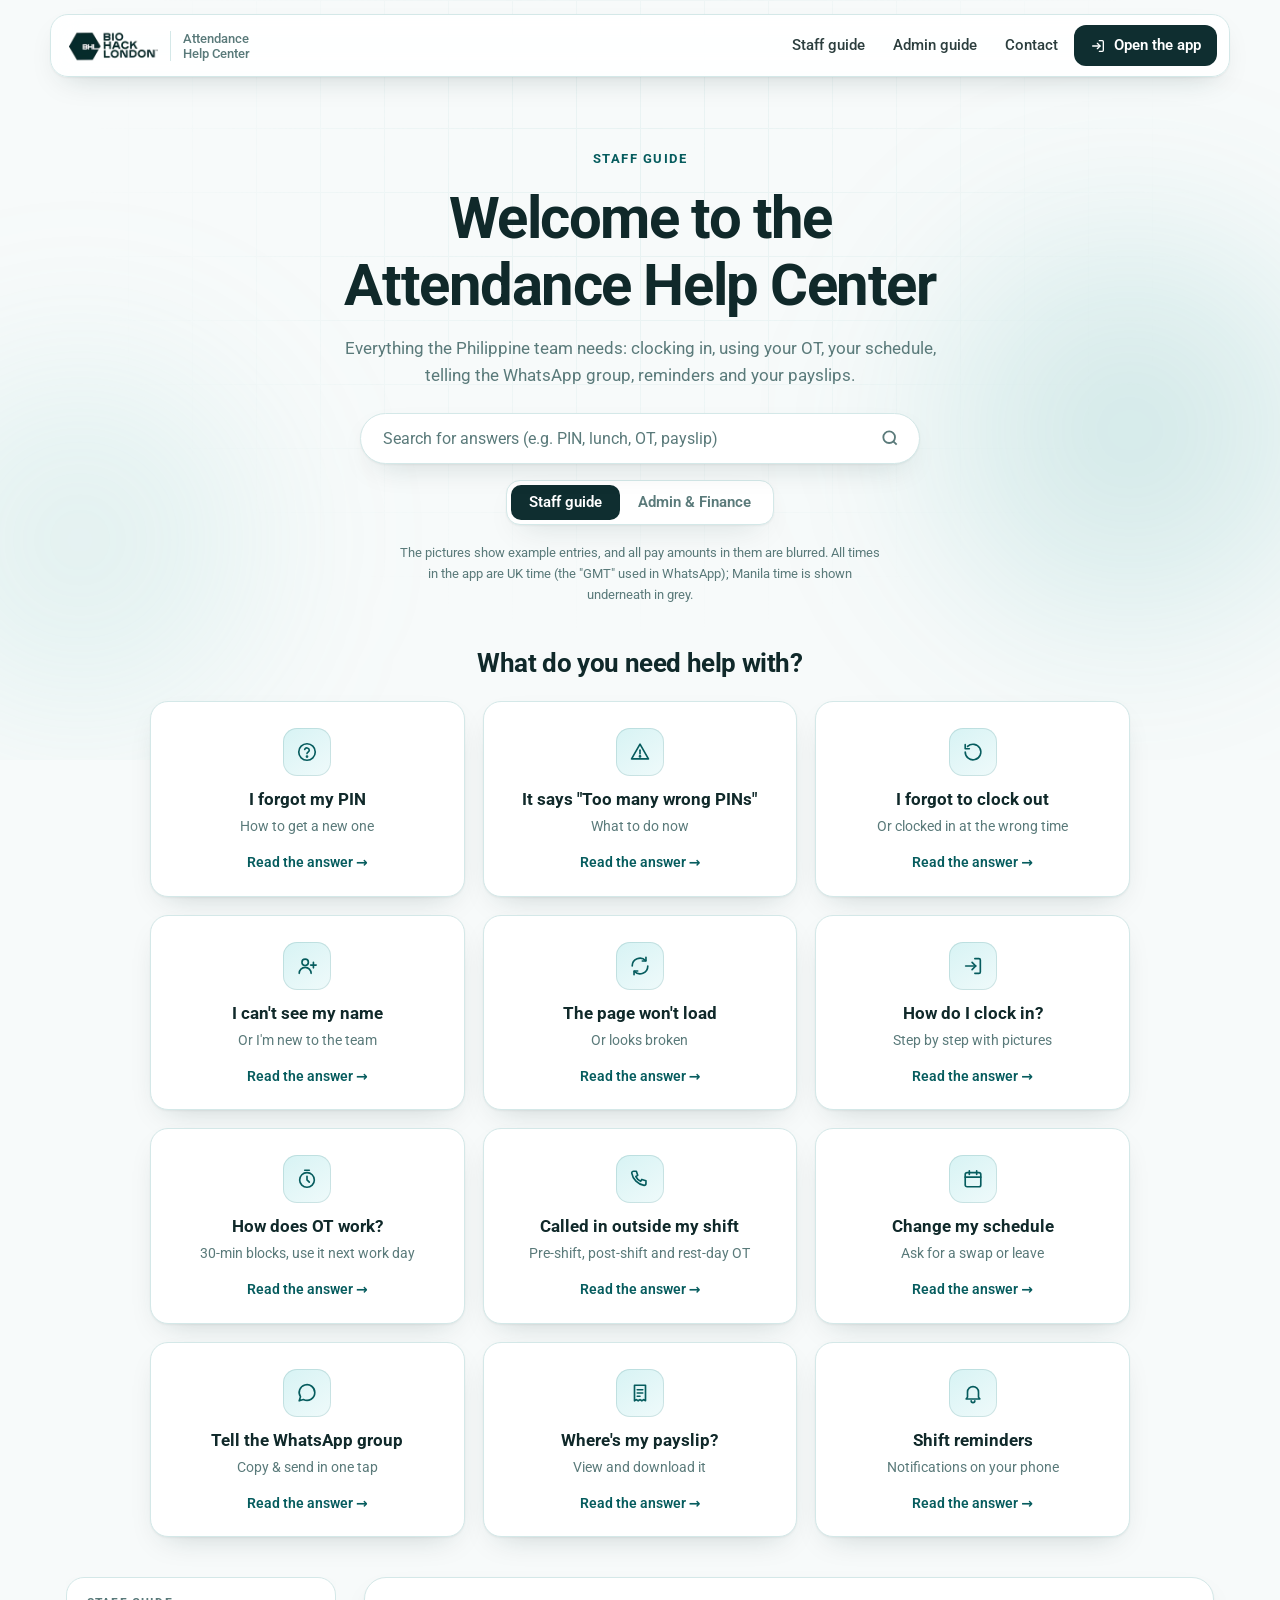
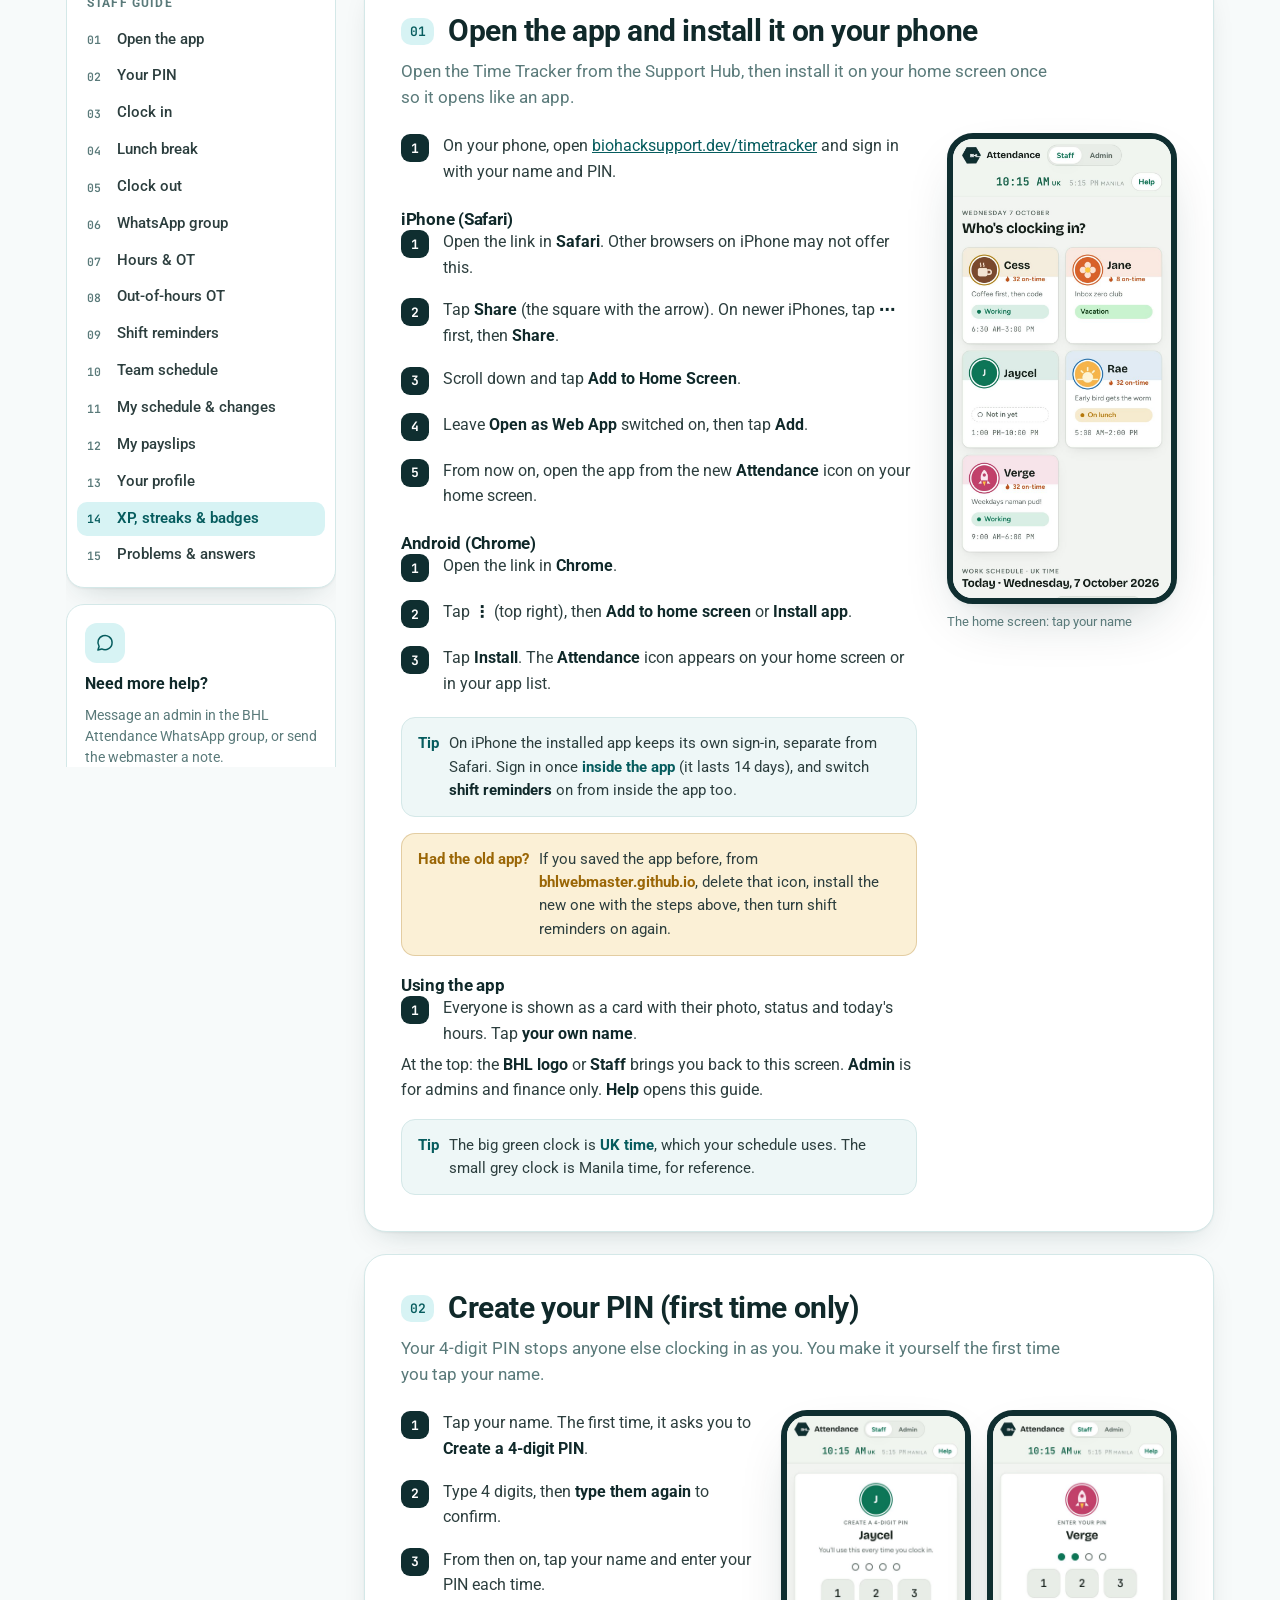
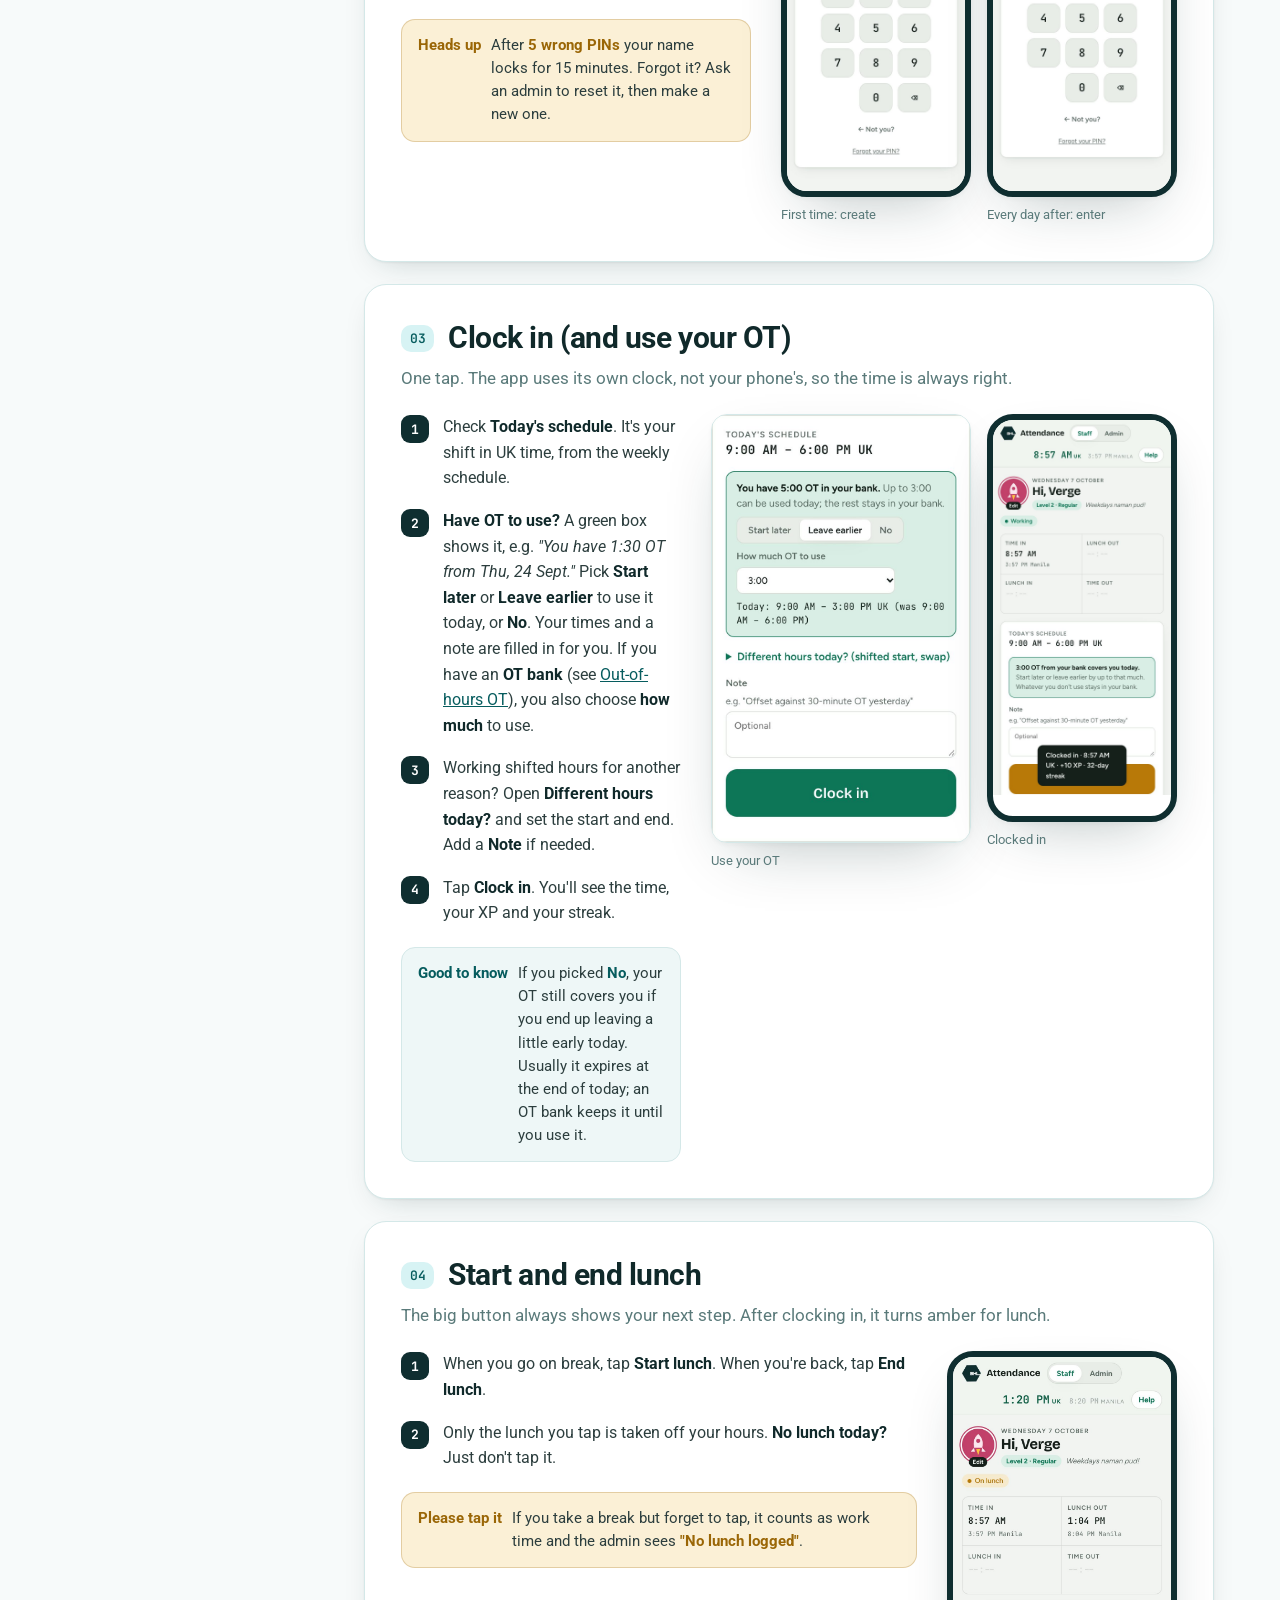
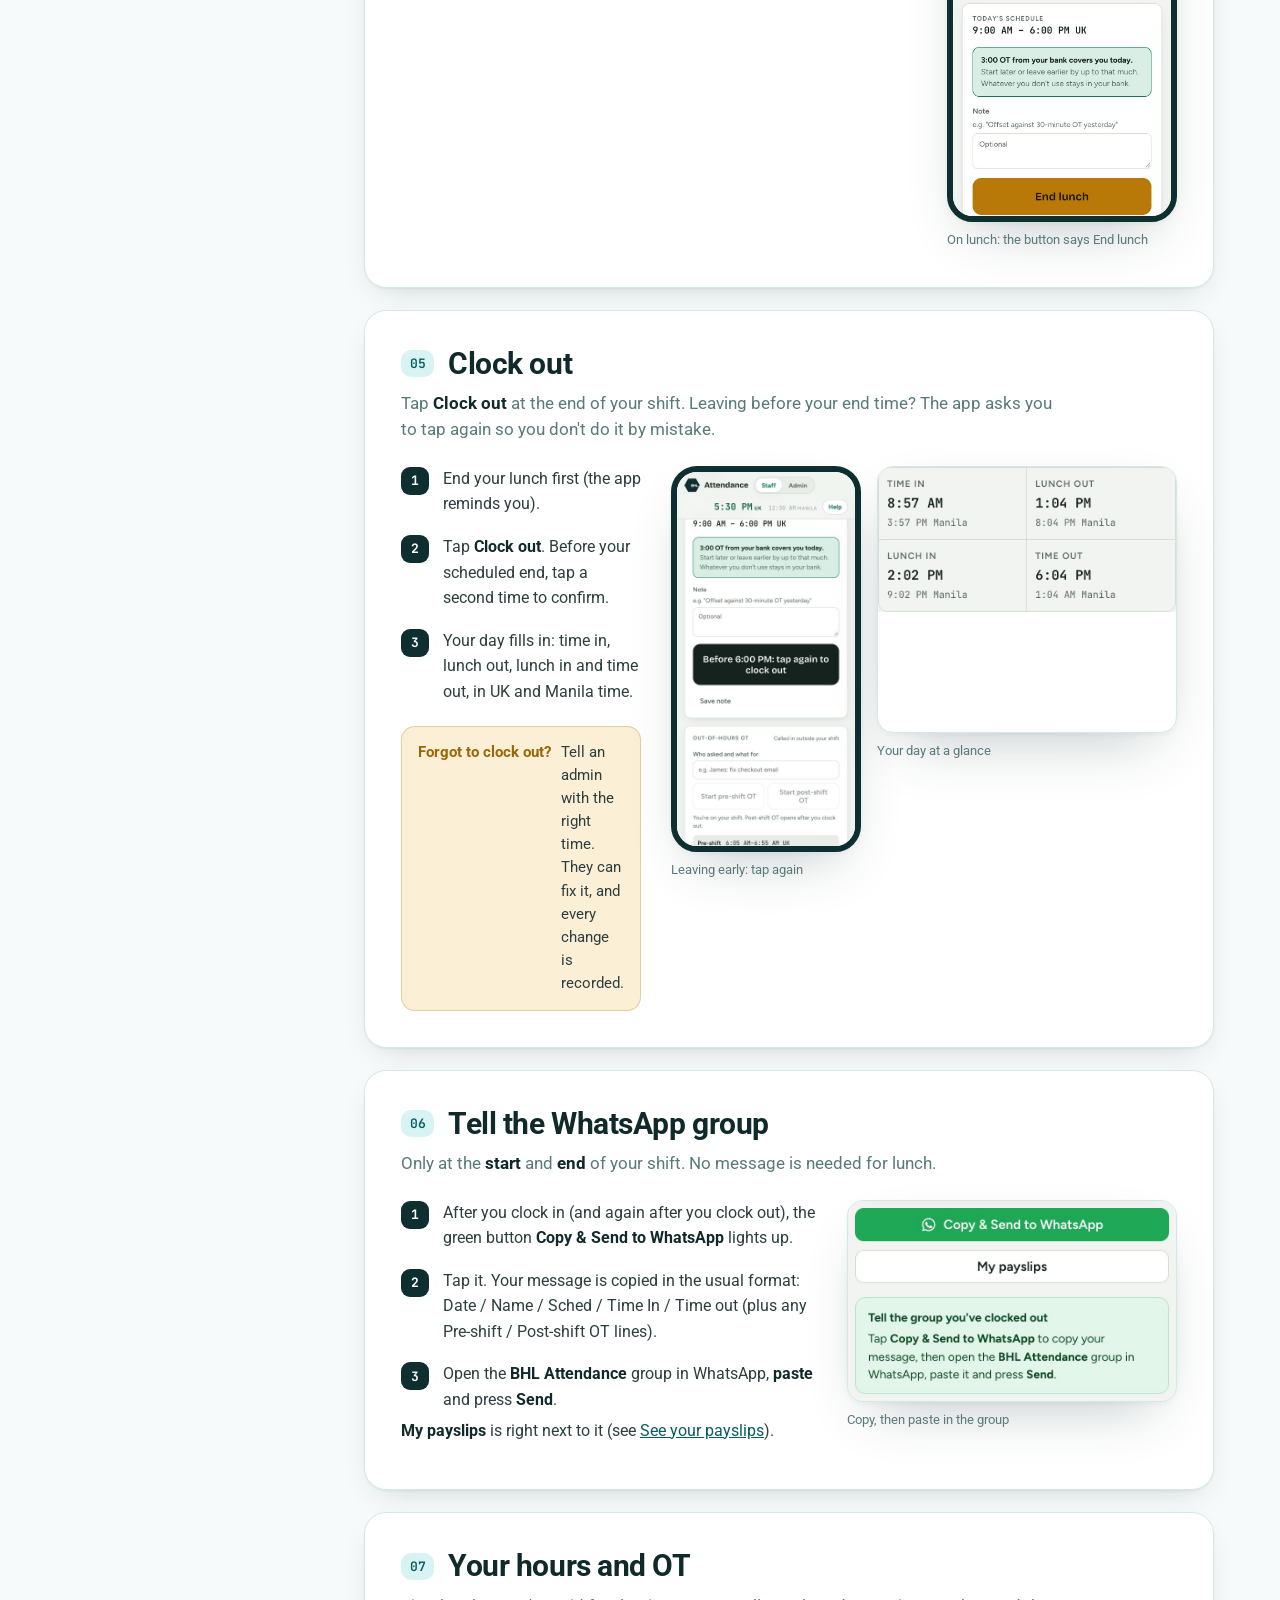
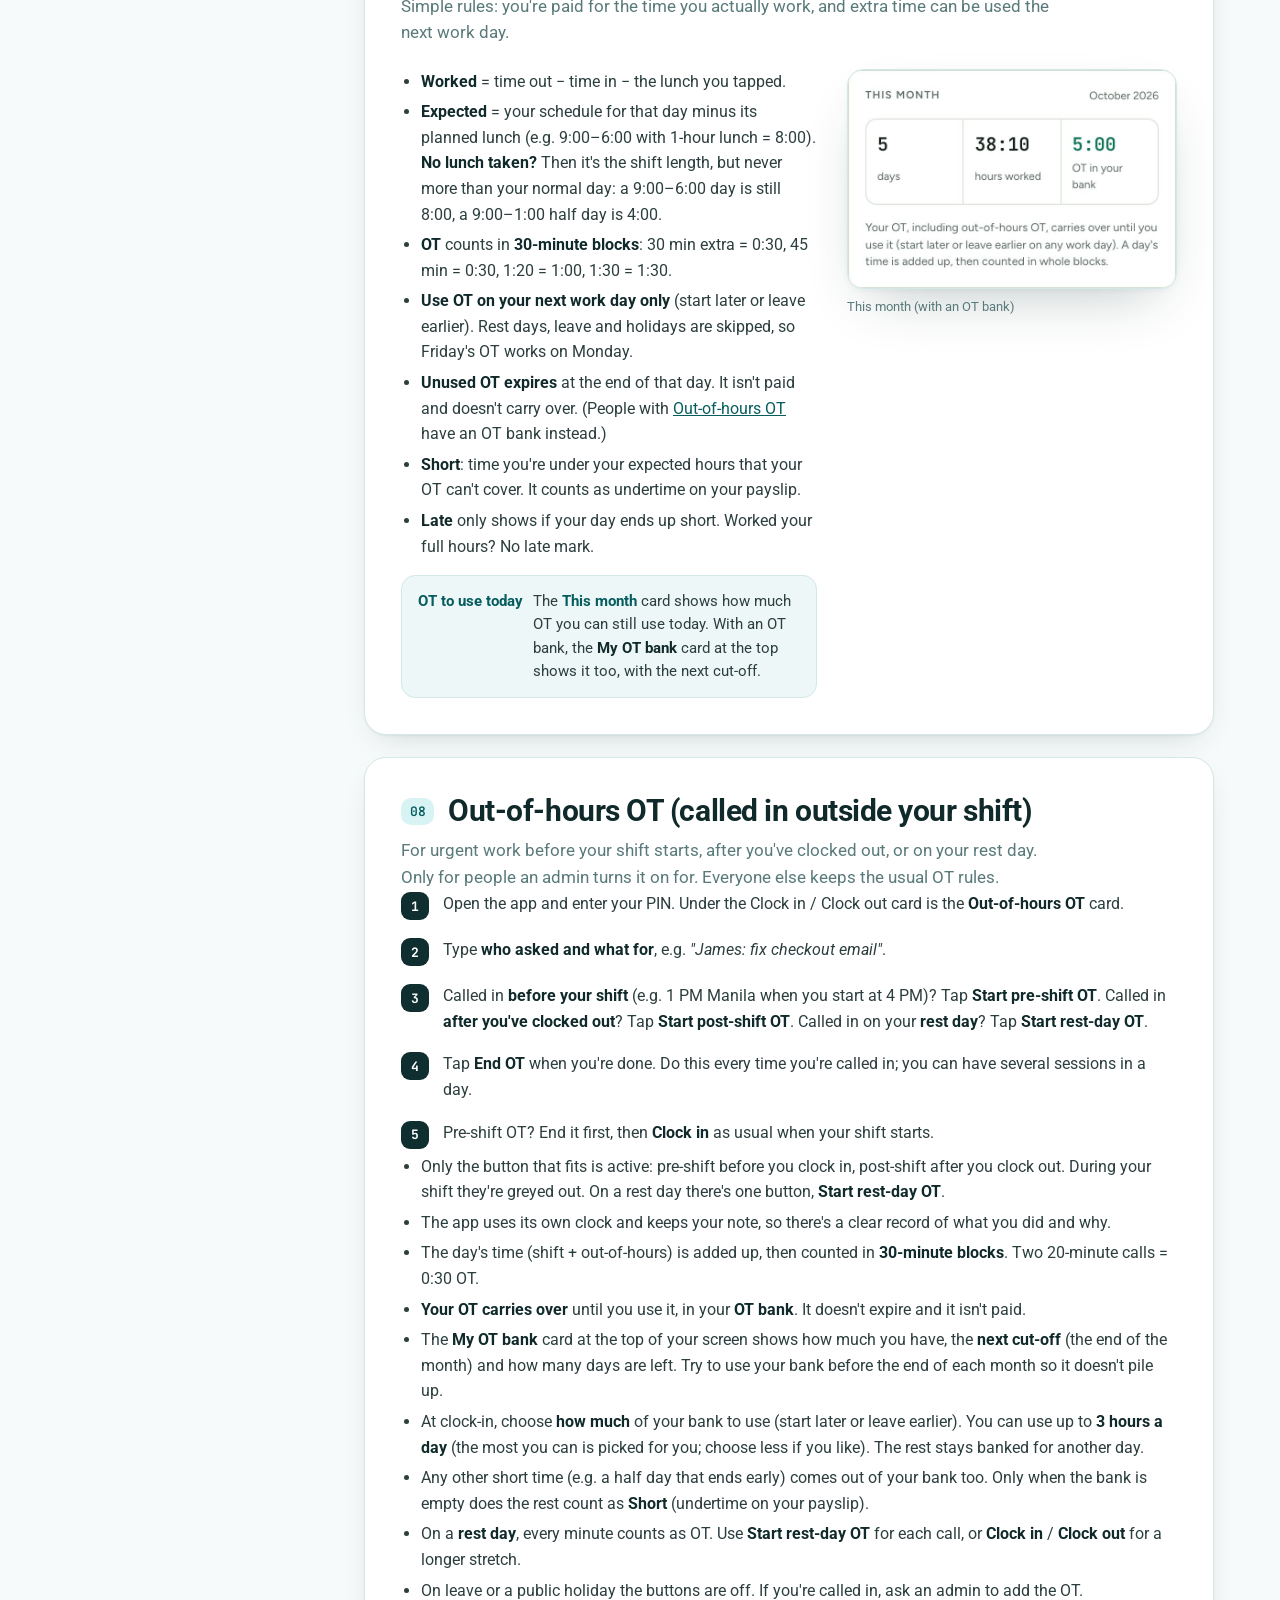
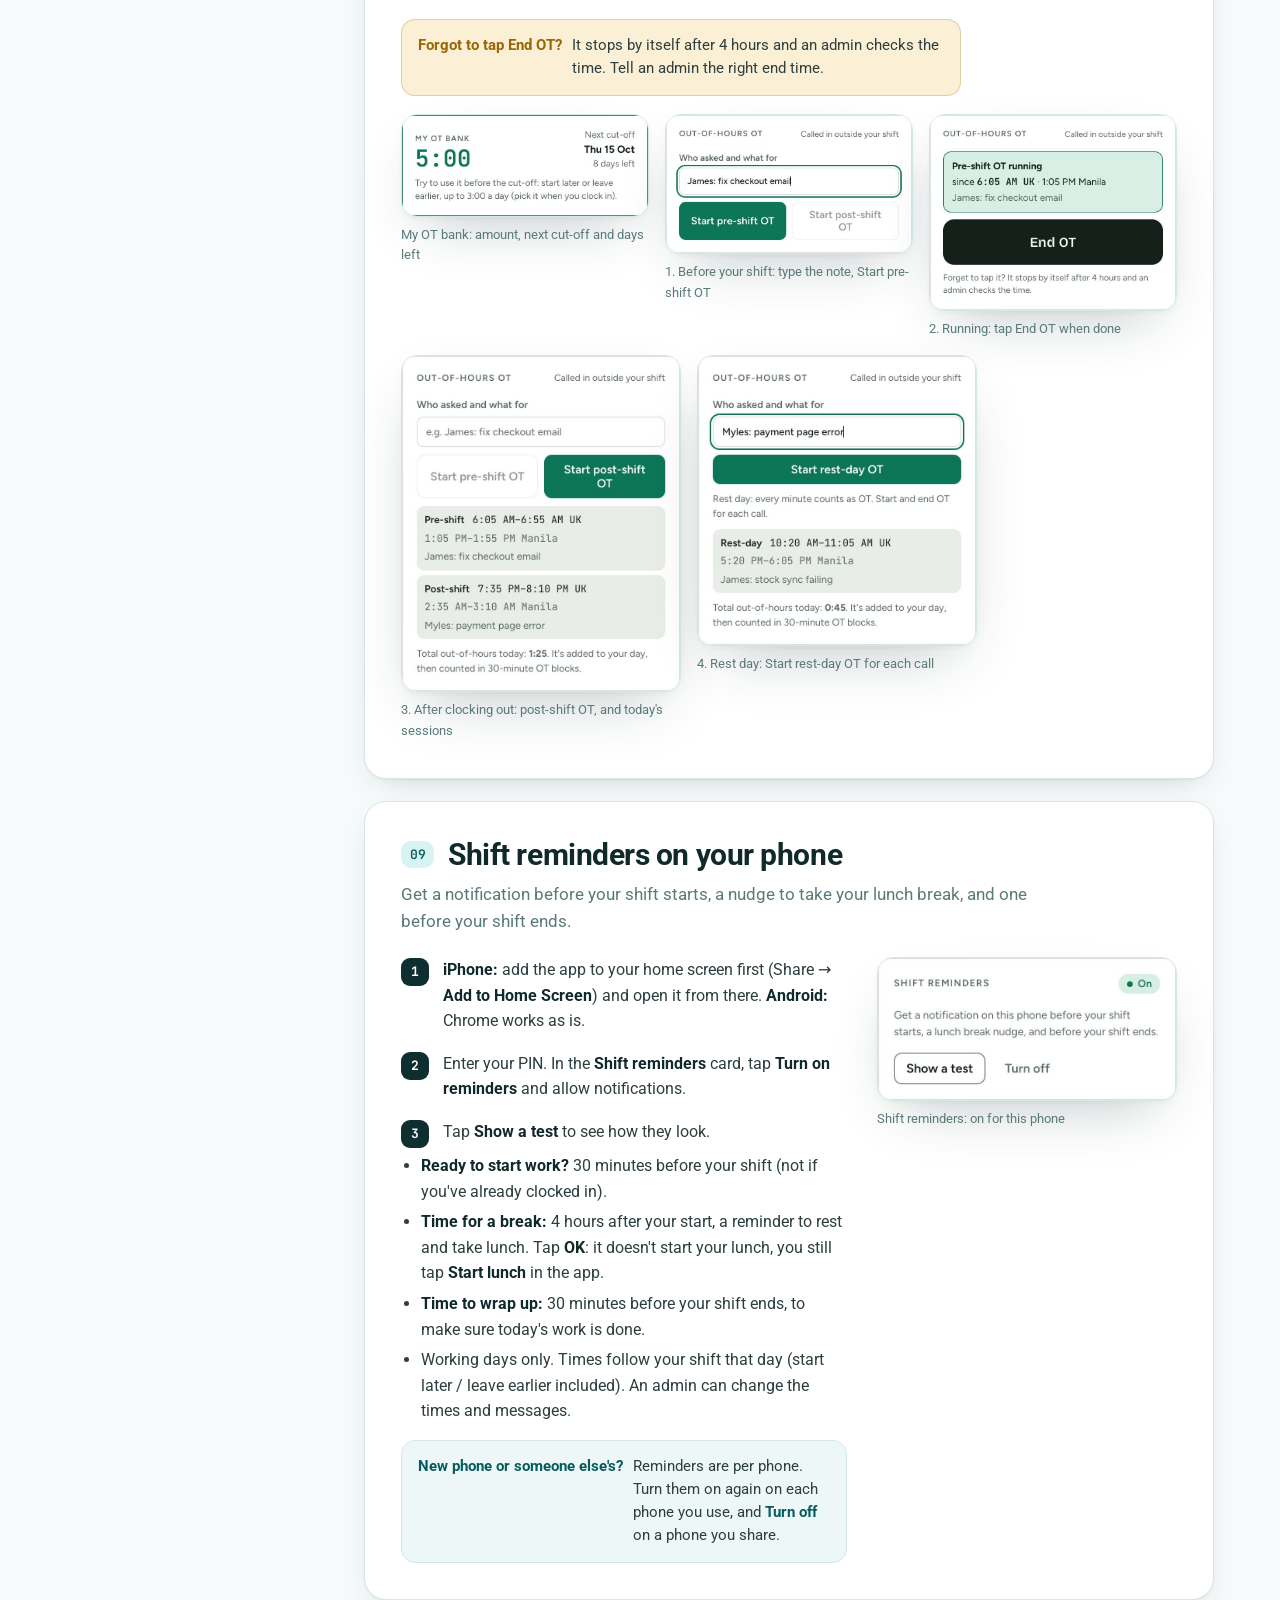
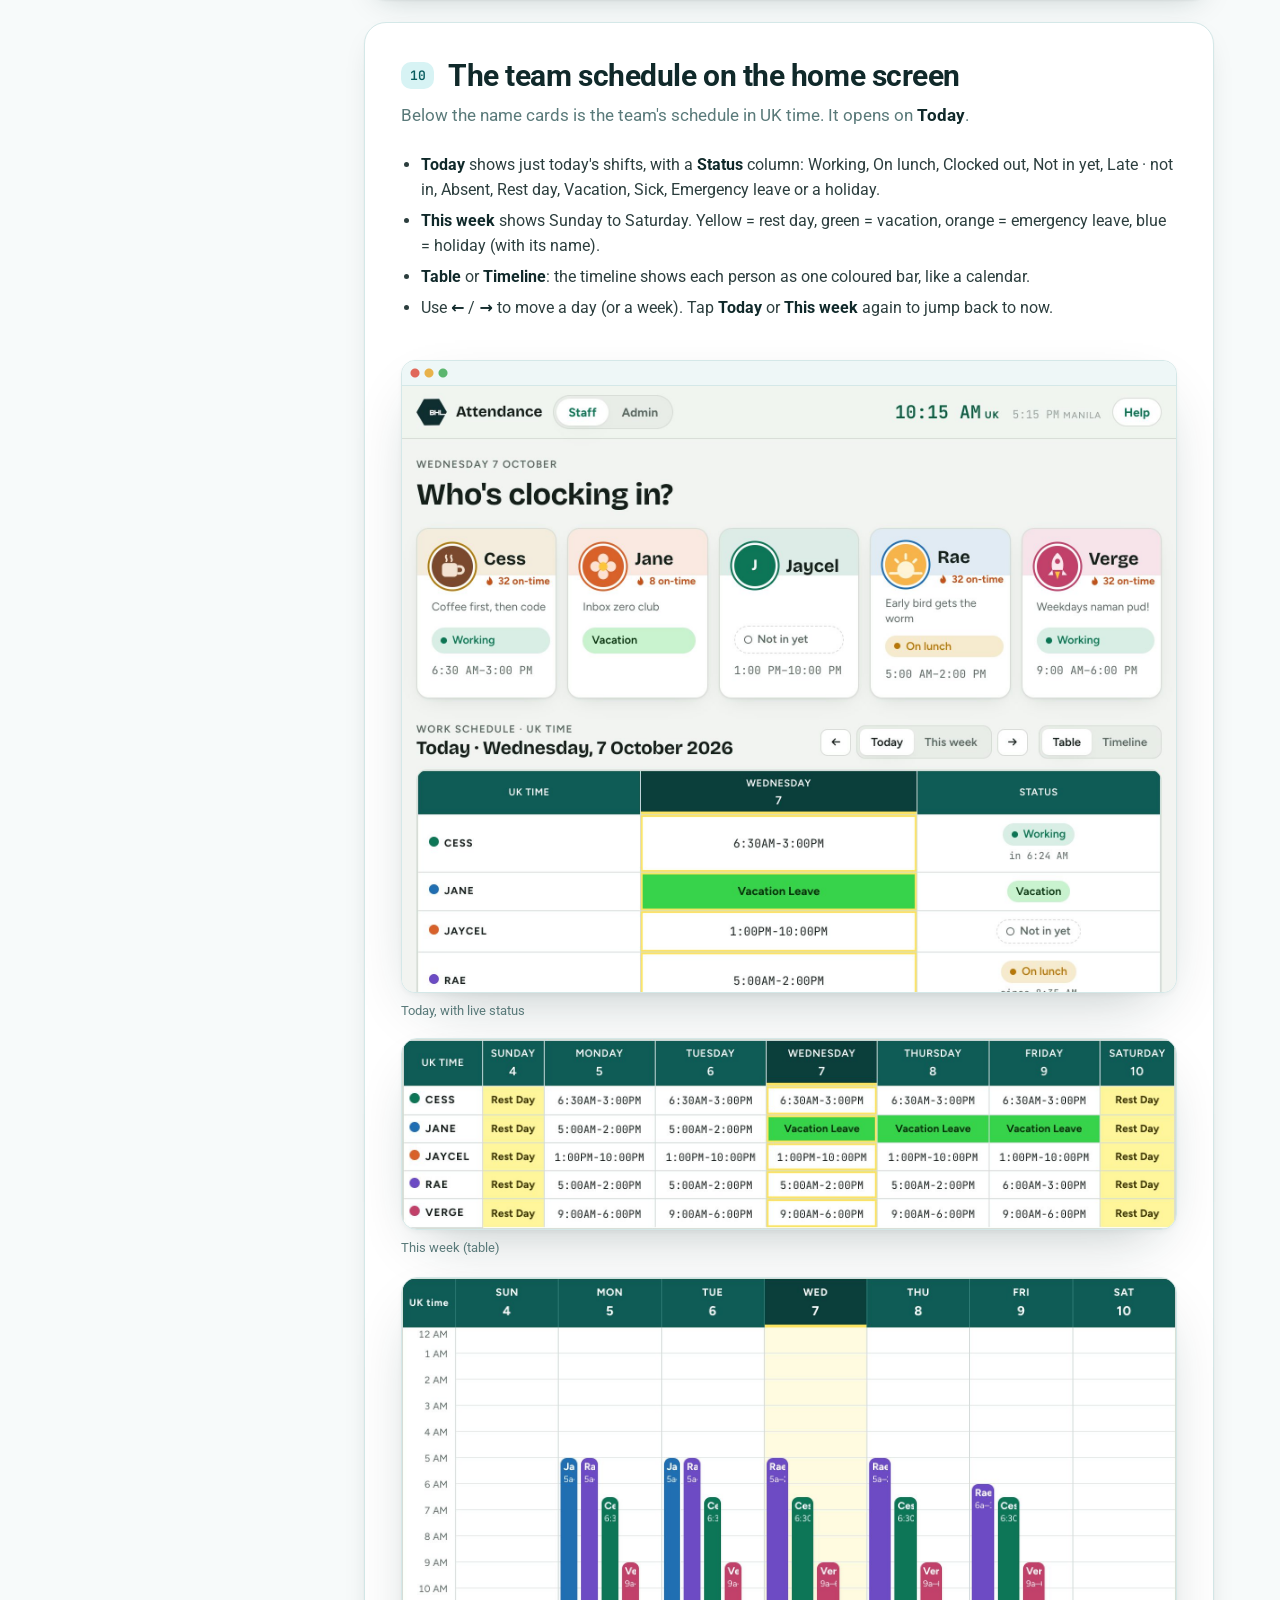
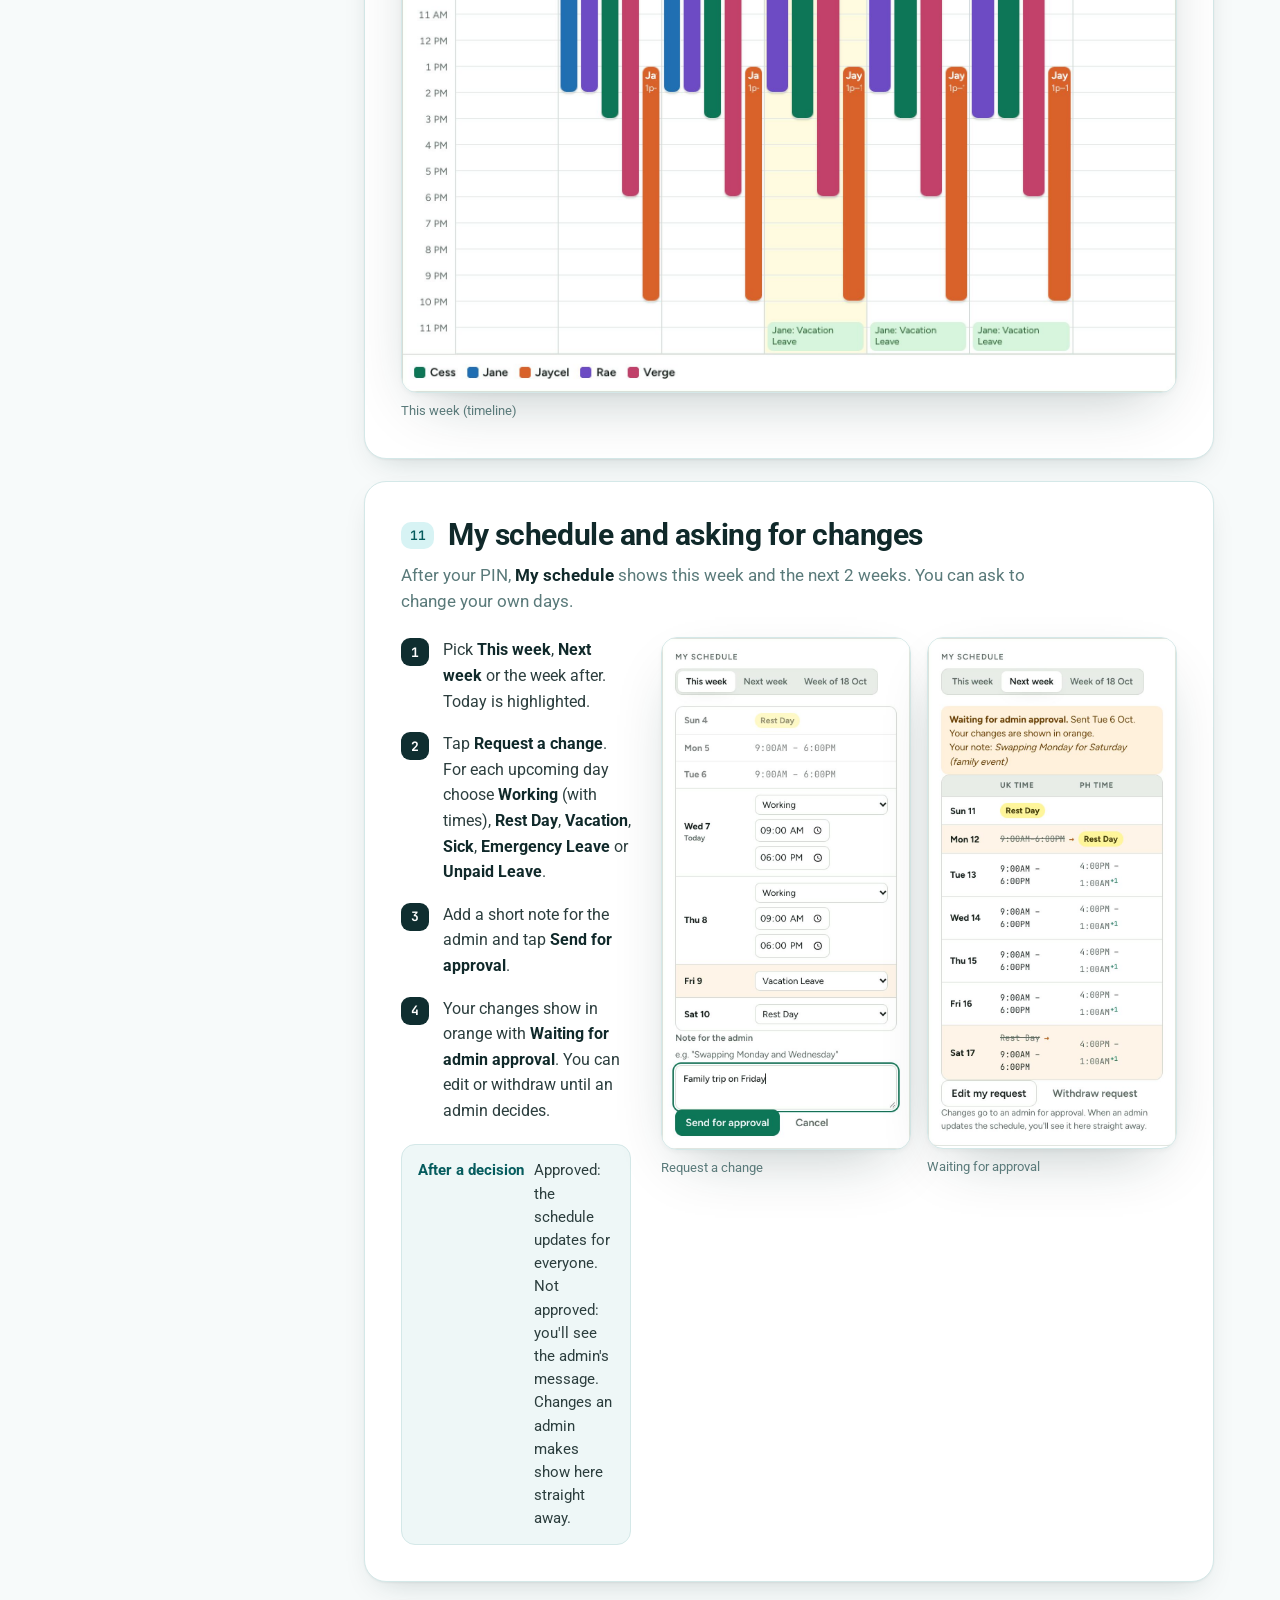
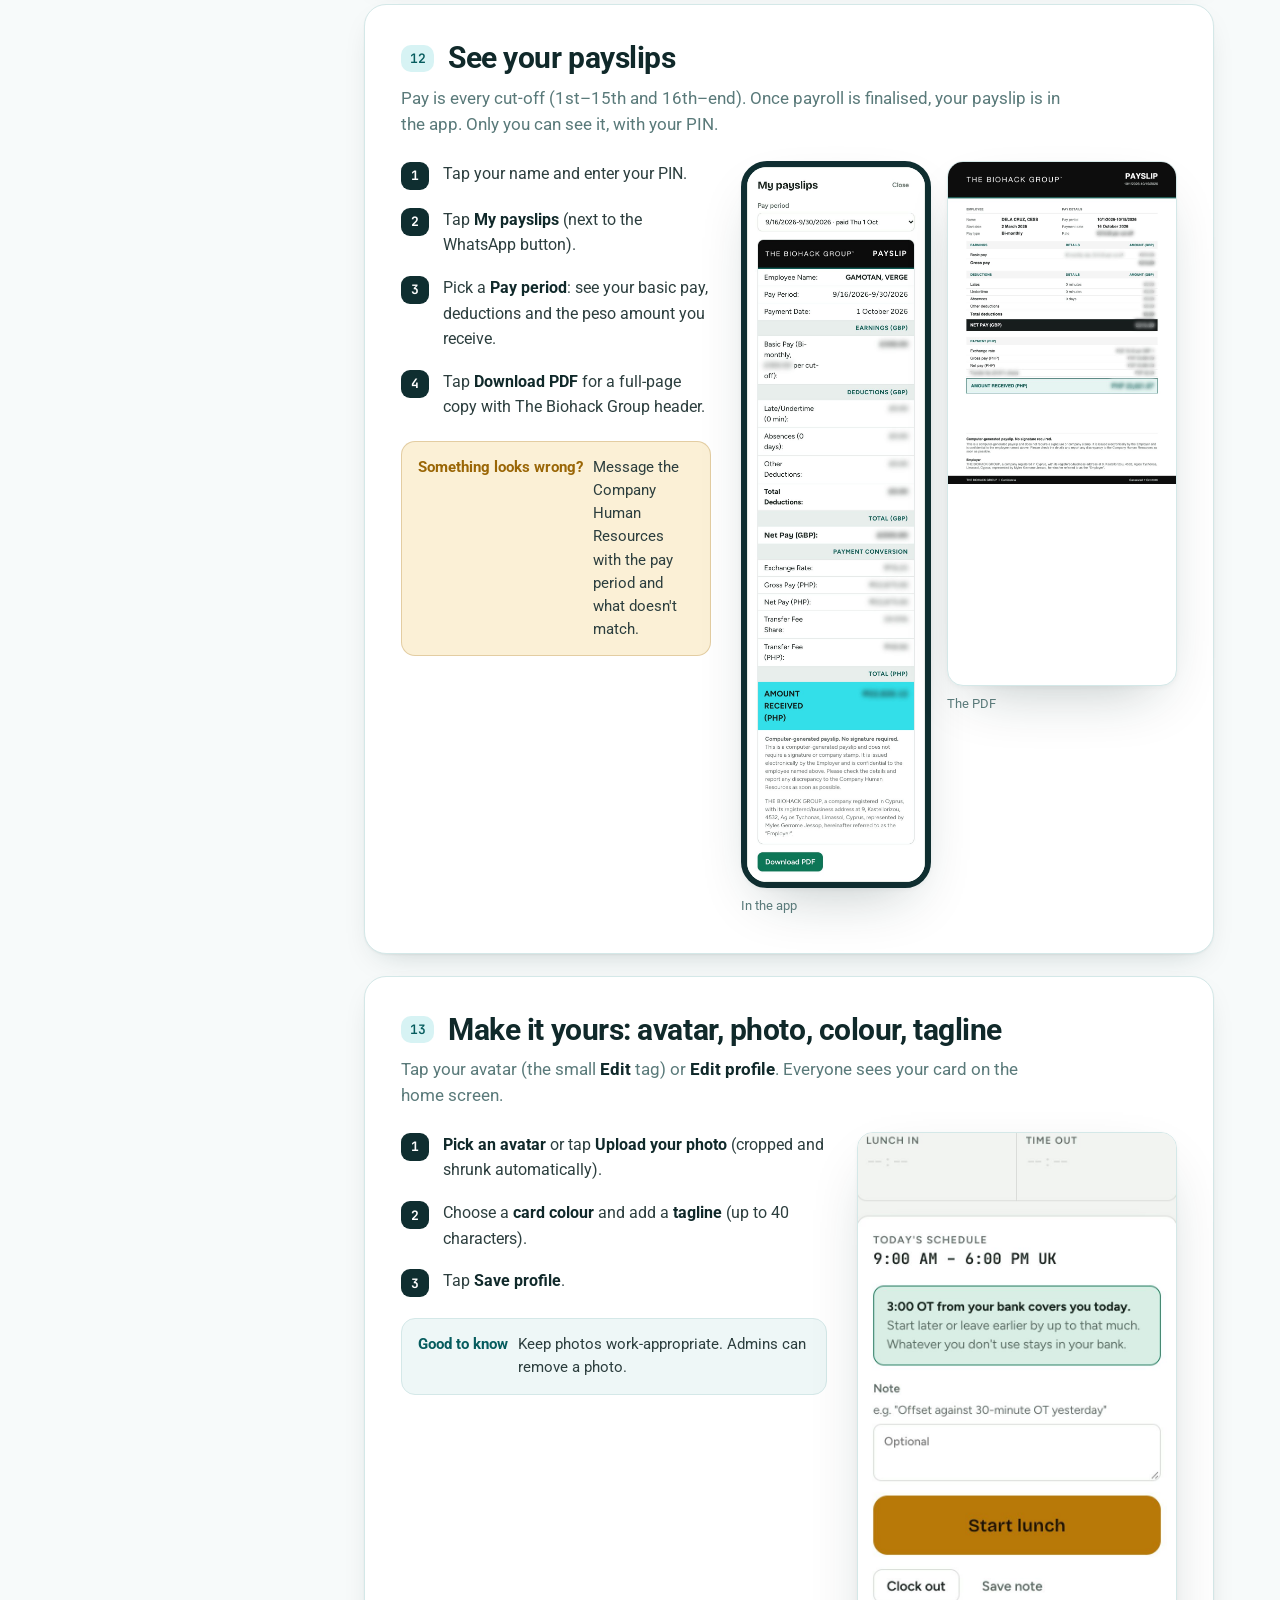
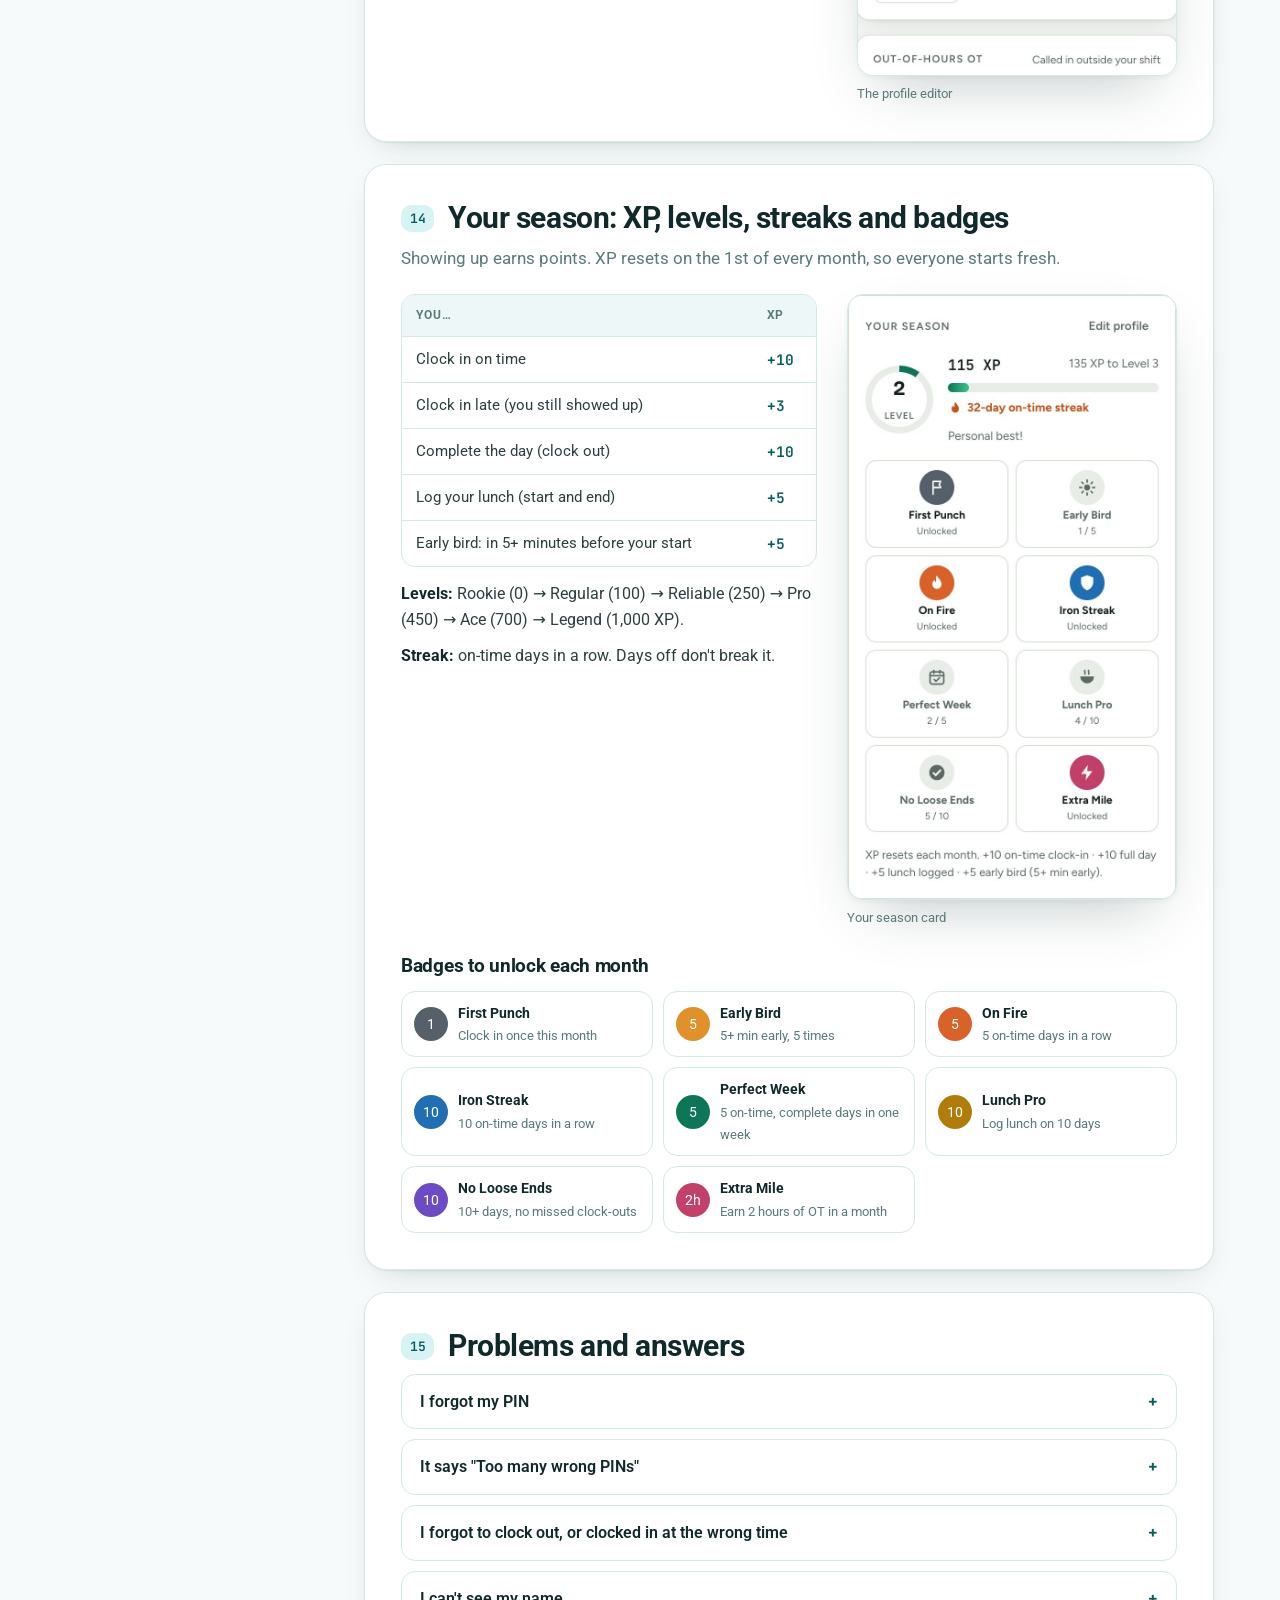
==== commit 74c18670: "OT bank card: cut-off is the end of the month (was 15th / end); help updated Co-Authored-By: Claude " ====
--- a/help/index.html
+++ b/help/index.html
@@ -456,7 +456,7 @@
         <li>The app uses its own clock and keeps your note, so there's a clear record of what you did and why.</li>
         <li>The day's time (shift + out-of-hours) is added up, then counted in <b>30-minute blocks</b>. Two 20-minute calls = 0:30 OT.</li>
         <li><b>Your OT carries over</b> until you use it, in your <b>OT bank</b>. It doesn't expire and it isn't paid.</li>
-        <li>The <b>My OT bank</b> card at the top of your screen shows how much you have, the <b>next cut-off</b> (15th or end of month) and how many days are left. Try to use your bank before each cut-off so it doesn't pile up.</li>
+        <li>The <b>My OT bank</b> card at the top of your screen shows how much you have, the <b>next cut-off</b> (the end of the month) and how many days are left. Try to use your bank before the end of each month so it doesn't pile up.</li>
         <li>At clock-in, choose <b>how much</b> of your bank to use (start later or leave earlier). You can use up to <b>3 hours a day</b> (the most you can is picked for you; choose less if you like). The rest stays banked for another day.</li>
         <li>Any other short time (e.g. a half day that ends early) comes out of your bank too. Only when the bank is empty does the rest count as <b>Short</b> (undertime on your payslip).</li>
         <li>On a <b>rest day</b>, every minute counts as OT. Use <b>Start rest-day OT</b> for each call, or <b>Clock in</b> / <b>Clock out</b> for a longer stretch.</li>
@@ -612,8 +612,8 @@
   <details class="faq" id="q-install"><summary>I can't find Add to Home Screen</summary><div>On iPhone, open the link in <b>Safari</b>, tap <b>Share</b> (or <b>⋯</b> then <b>Share</b>) and scroll down the list. On Android, use <b>Chrome</b> and tap <b>⋮</b>. See step 01.</div></details>
   <details class="faq" id="q-signin-loop"><summary>The app keeps asking me to sign in</summary><div>On iPhone the installed app has its own sign-in. Sign in <b>inside the app</b>, not in Safari. It then lasts 14 days. If it still asks every time, tell an admin.</div></details>
   <details class="faq" id="q-wont-load"><summary>The page won't load or looks broken</summary><div>Check your internet, then pull down to refresh (Ctrl+R / Cmd+R on a computer). Still stuck? Tell an admin, and post your times in WhatsApp for now.</div></details>
-  <details class="faq" id="q-ot"><summary>Where did my OT go?</summary><div>OT can only be used on your next work day, then it expires. Check <b>OT to use today</b> on the This month card. If you couldn't use it for a good reason, ask an admin: they can add it back to a day. With an OT bank (Out-of-hours OT), it stays until you use it: check <b>OT in your bank</b>.</div></details>
-  <details class="faq" id="q-ot-bank-late"><summary>I forgot to use my OT bank when I clocked in</summary><div>Fix it the same day: on <b>Today's schedule</b>, under <b>OT from your bank for today</b>, pick how much (e.g. 1:30) and tap <b>Save</b>. It's taken from your bank when you clock out. Pick <b>None</b> to undo it. You can do this until the end of the day, after you clock out too. For an earlier day, ask an admin.</div></details>
+  <details class="faq" id="q-ot"><summary>Where did my OT go?</summary><div>New OT counts in 30-minute blocks, but only on a day you work <b>more</b> than expected. On a short day the bank covers the gap to the minute (e.g. 7:47 worked of 8:00 takes 0:13). OT can only be used on your next work day, then it expires. Check <b>OT to use today</b> on the This month card. If you couldn't use it for a good reason, ask an admin: they can add it back to a day. With an OT bank (Out-of-hours OT), it stays until you use it: check <b>OT in your bank</b>.</div></details>
+  <details class="faq" id="q-ot-bank-late"><summary>I forgot to use my OT bank when I clocked in</summary><div>Fix it the same day: on <b>Today's schedule</b>, under <b>Bank covers up to (today)</b>, pick how much (e.g. 1:30) and tap <b>Save</b>. That's the most it can cover: when you clock out, only the time you're actually short comes out of your bank, to the minute, and the rest stays. Pick <b>None</b> to undo it. You can do this until the end of the day, after you clock out too. For an earlier day, ask an admin.</div></details>
   <details class="faq" id="q-ot-end"><summary>I forgot to tap End OT</summary><div>It stops by itself 4 hours after it started, and admins see an <b>OT auto-stopped</b> flag. Send an admin the real end time (e.g. "Ended pre-shift OT at 2:10 PM Manila") and they'll fix it.</div></details>
   <details class="faq"><summary>I can't see the Out-of-hours OT card</summary><div>It only shows for people an admin has turned it on for. Ask an admin if you're often called in outside your shift.</div></details>
   <details class="faq"><summary>I didn't take lunch today</summary><div>That's fine: don't tap lunch. Your full time counts. If your schedule has no lunch on that day (e.g. part-time), ask an admin to set lunch to 0 so your expected hours are right.</div></details>
@@ -627,7 +627,7 @@
     <div><b>Expected hours</b>Your scheduled day minus its planned lunch.</div>
     <div><b>OT</b>Extra time beyond your expected hours, in 30-minute blocks.</div>
     <div><b>OT to use today</b>OT from your last work day. Use it today or it expires tonight.</div>
-    <div><b>OT in your bank</b>For people with Out-of-hours OT: OT that carries over until you use it. Shown on the <b>My OT bank</b> card with the next cut-off.</div>
+    <div><b>OT in your bank</b>For people with Out-of-hours OT: OT that carries over until you use it. Shown on the <b>My OT bank</b> card with the next cut-off (end of the month).</div>
     <div><b>Pre-shift / Post-shift / Rest-day OT</b>Work you're called in for before your shift, after you clock out, or on your rest day, clocked with Start / End OT.</div>
     <div><b>Offset</b>Starting later or leaving earlier using your OT. The app adds the note for you.</div>
     <div><b>Short</b>Time under your expected hours that OT didn't cover (undertime on the payslip).</div>
@@ -883,7 +883,7 @@
   <details class="faq" id="q-a-reset"><summary>Someone forgot their PIN or is locked out</summary><div><b>Staff → Edit → Reset PIN</b>. They make a new PIN next time. (Locked after 5 wrong tries? They can also wait 15 minutes.)</div></details>
   <details class="faq" id="q-a-signin"><summary>I can't sign in</summary><div><b>"Invalid login credentials"</b>: wrong email or password; another admin can remove and re-create your login. <b>"This login doesn't have access"</b>: ask an admin to add you under Access.</div></details>
   <details class="faq"><summary>An out-of-hours OT session has the wrong time, or says auto-stopped</summary><div>Open that day (<b>Edit</b>). Under <b>Out-of-hours OT</b>, change the start or end time and click that session's <b>Save</b>. Use <b>Add session</b> if someone forgot to clock it, with a note of who asked.</div></details>
-  <details class="faq"><summary>Someone with an OT bank forgot to use it, or their schedule was changed</summary><div>Open that day (<b>Edit</b>) and set <b>OT bank used this day</b>, e.g. 90 for a 7:30 start instead of 6:00. Changing a day's schedule in Edit doesn't take anything from the bank by itself, so set this as well.</div></details>
+  <details class="faq"><summary>Someone with an OT bank forgot to use it, or their schedule was changed</summary><div>Open that day (<b>Edit</b>) and set <b>OT bank can cover up to</b>, e.g. 90 for a 7:30 start instead of 6:00. Only their real short time comes out, to the minute. Changing a day's schedule in Edit doesn't take anything from the bank by itself, so set this as well.</div></details>
   <details class="faq"><summary>Someone's OT expired but they couldn't use it</summary><div>Open the day they want to use it (<b>Edit</b>) and set <b>Extra OT credit</b>, e.g. 60 minutes.</div></details>
   <details class="faq"><summary>"No lunch logged" on a day</summary><div>They had a planned lunch but didn't tap it, so the time counts as worked. If they did take a break, edit the day and add the lunch times. If that day never has lunch, set its Lunch to 0 in Staff → Usual week.</div></details>
   <details class="faq"><summary>A part-timer shows Short every day</summary><div>Check their Usual week: each day's times and <b>Lunch (min)</b> should match what they really work (e.g. 7:00–11:00 with lunch 0 = 4:00).</div></details>
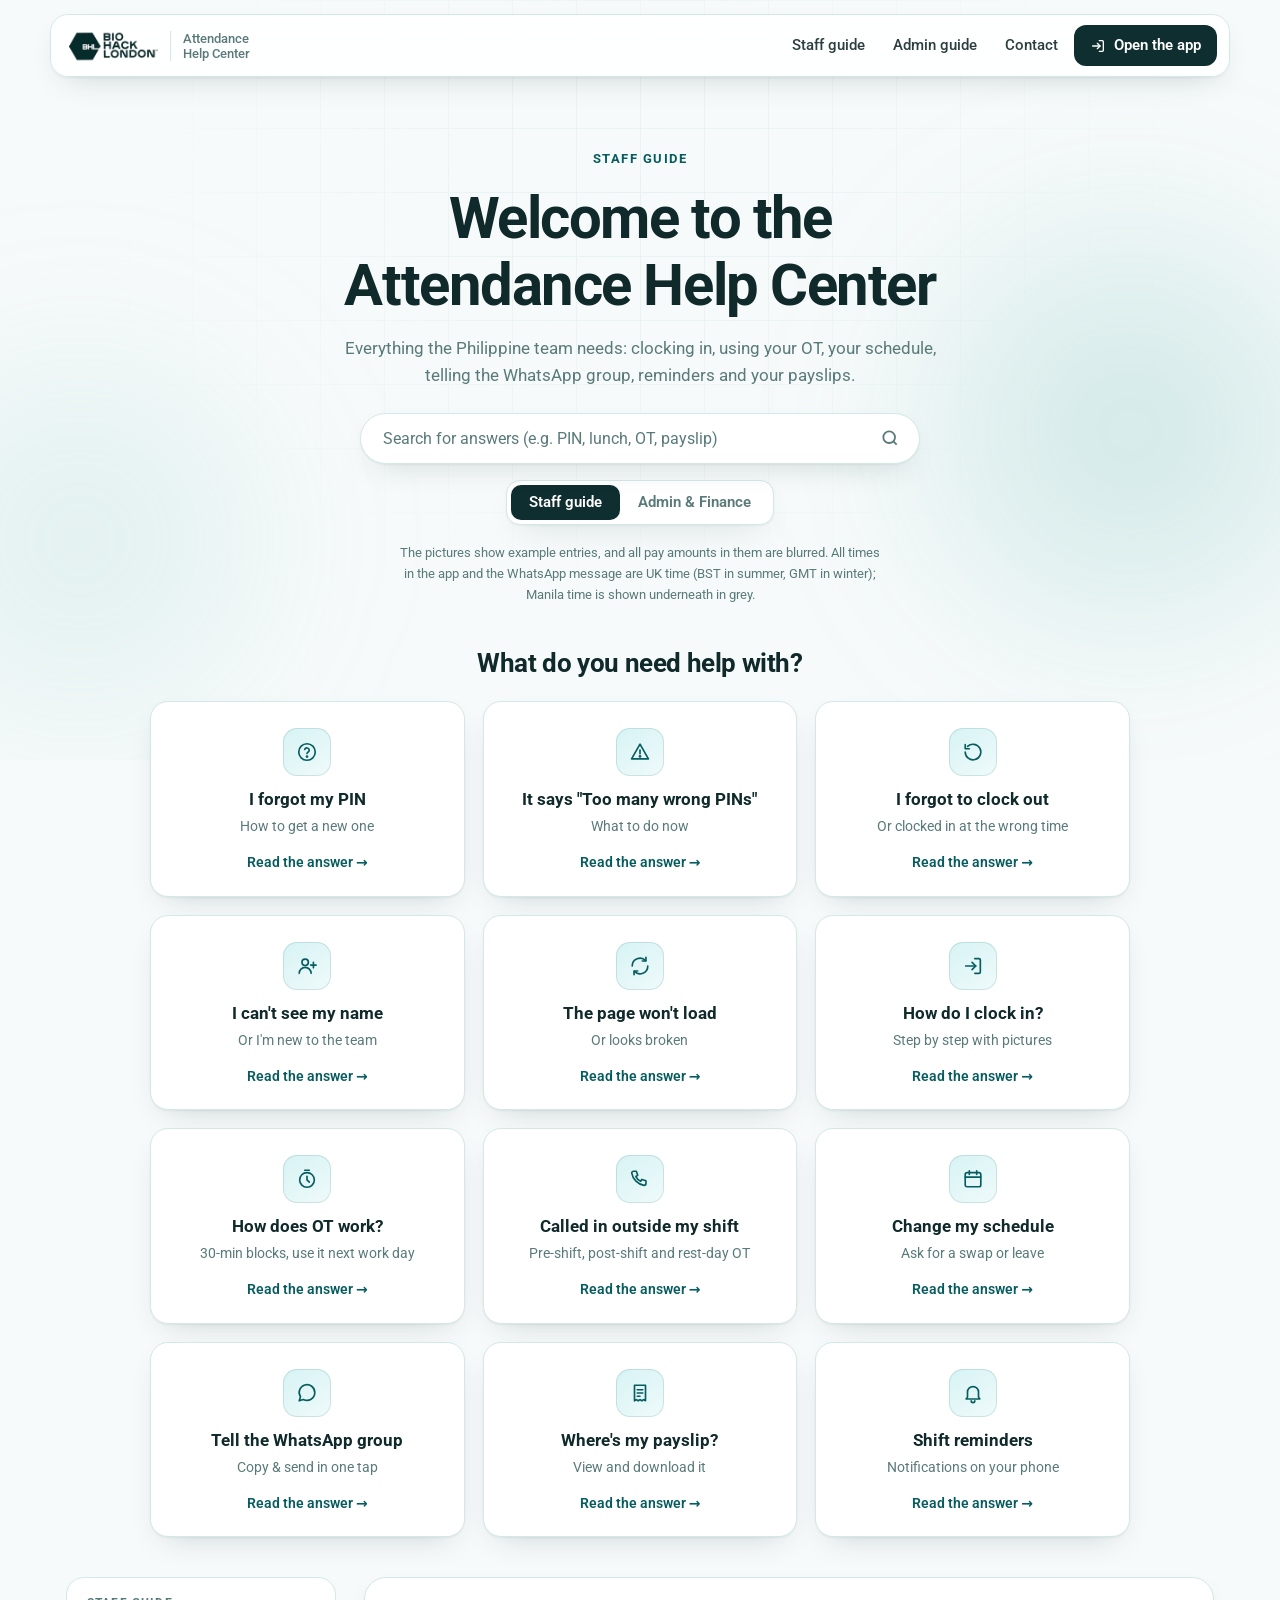
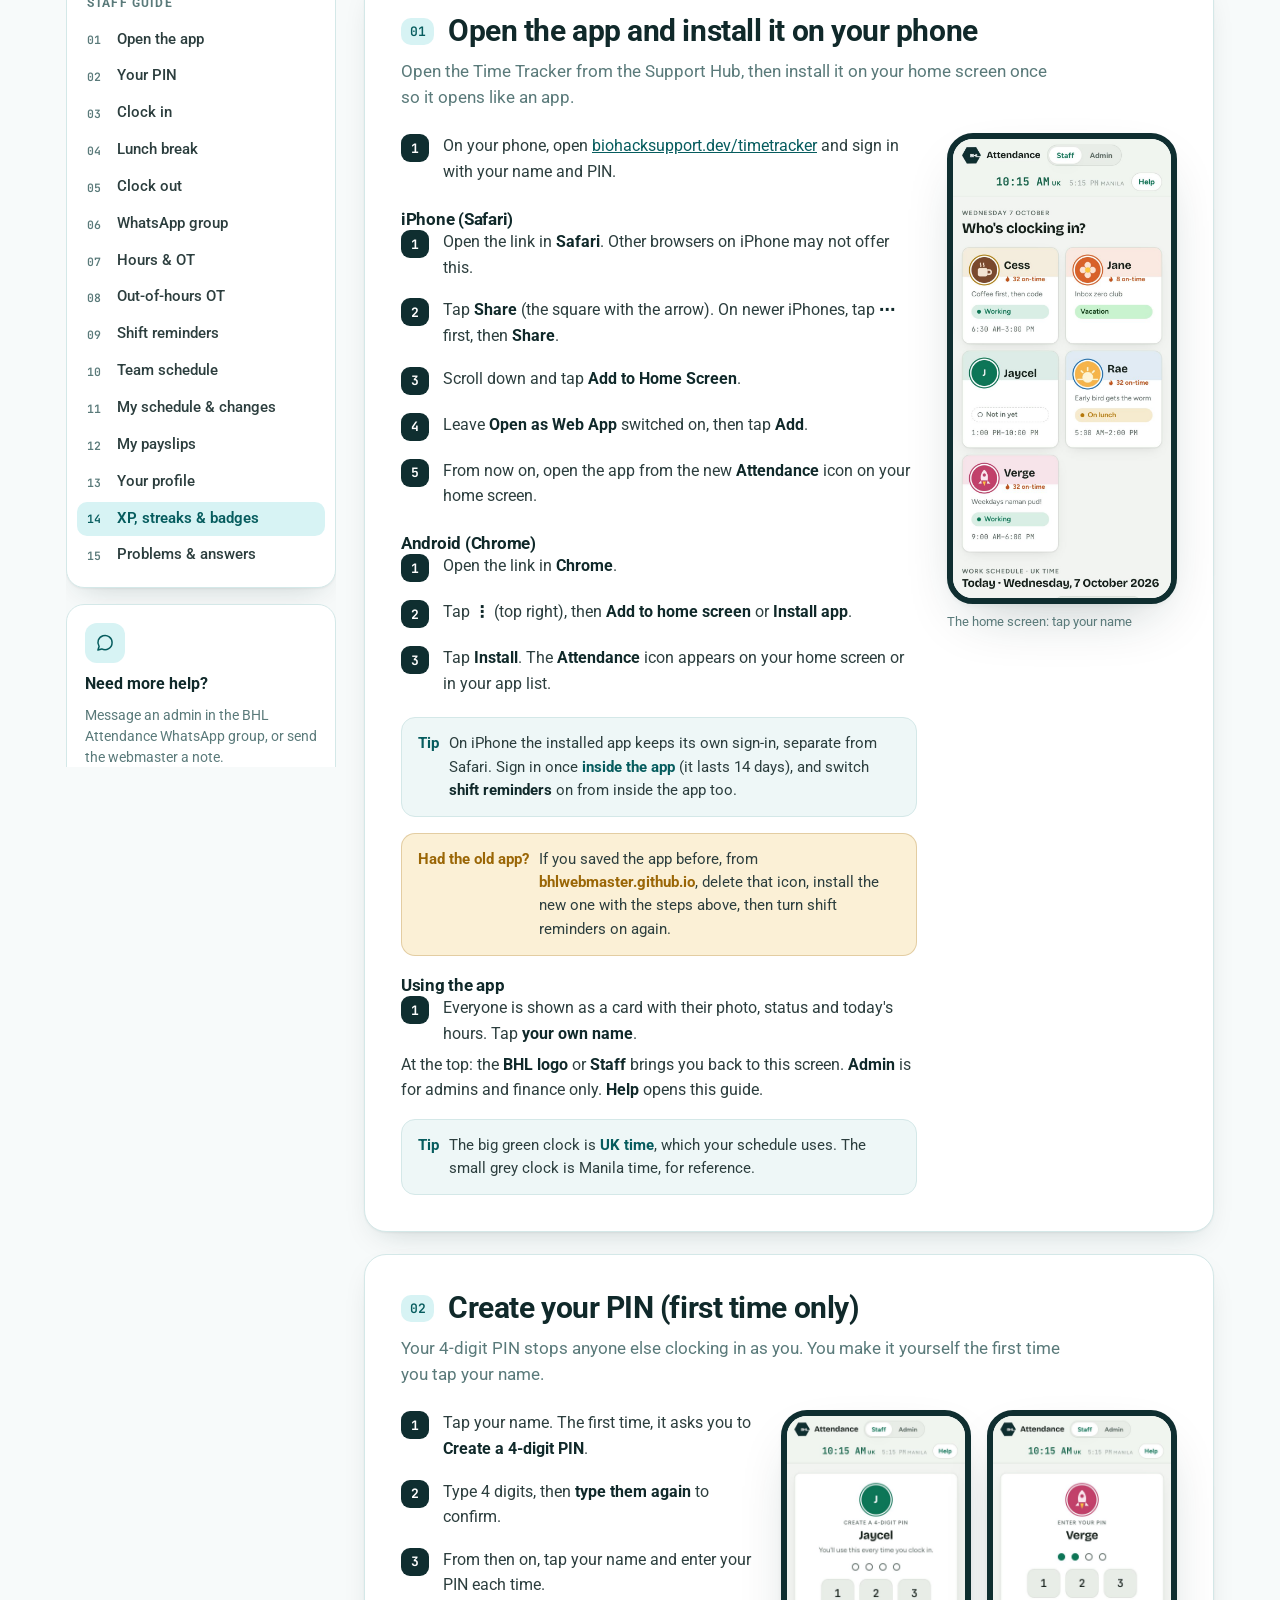
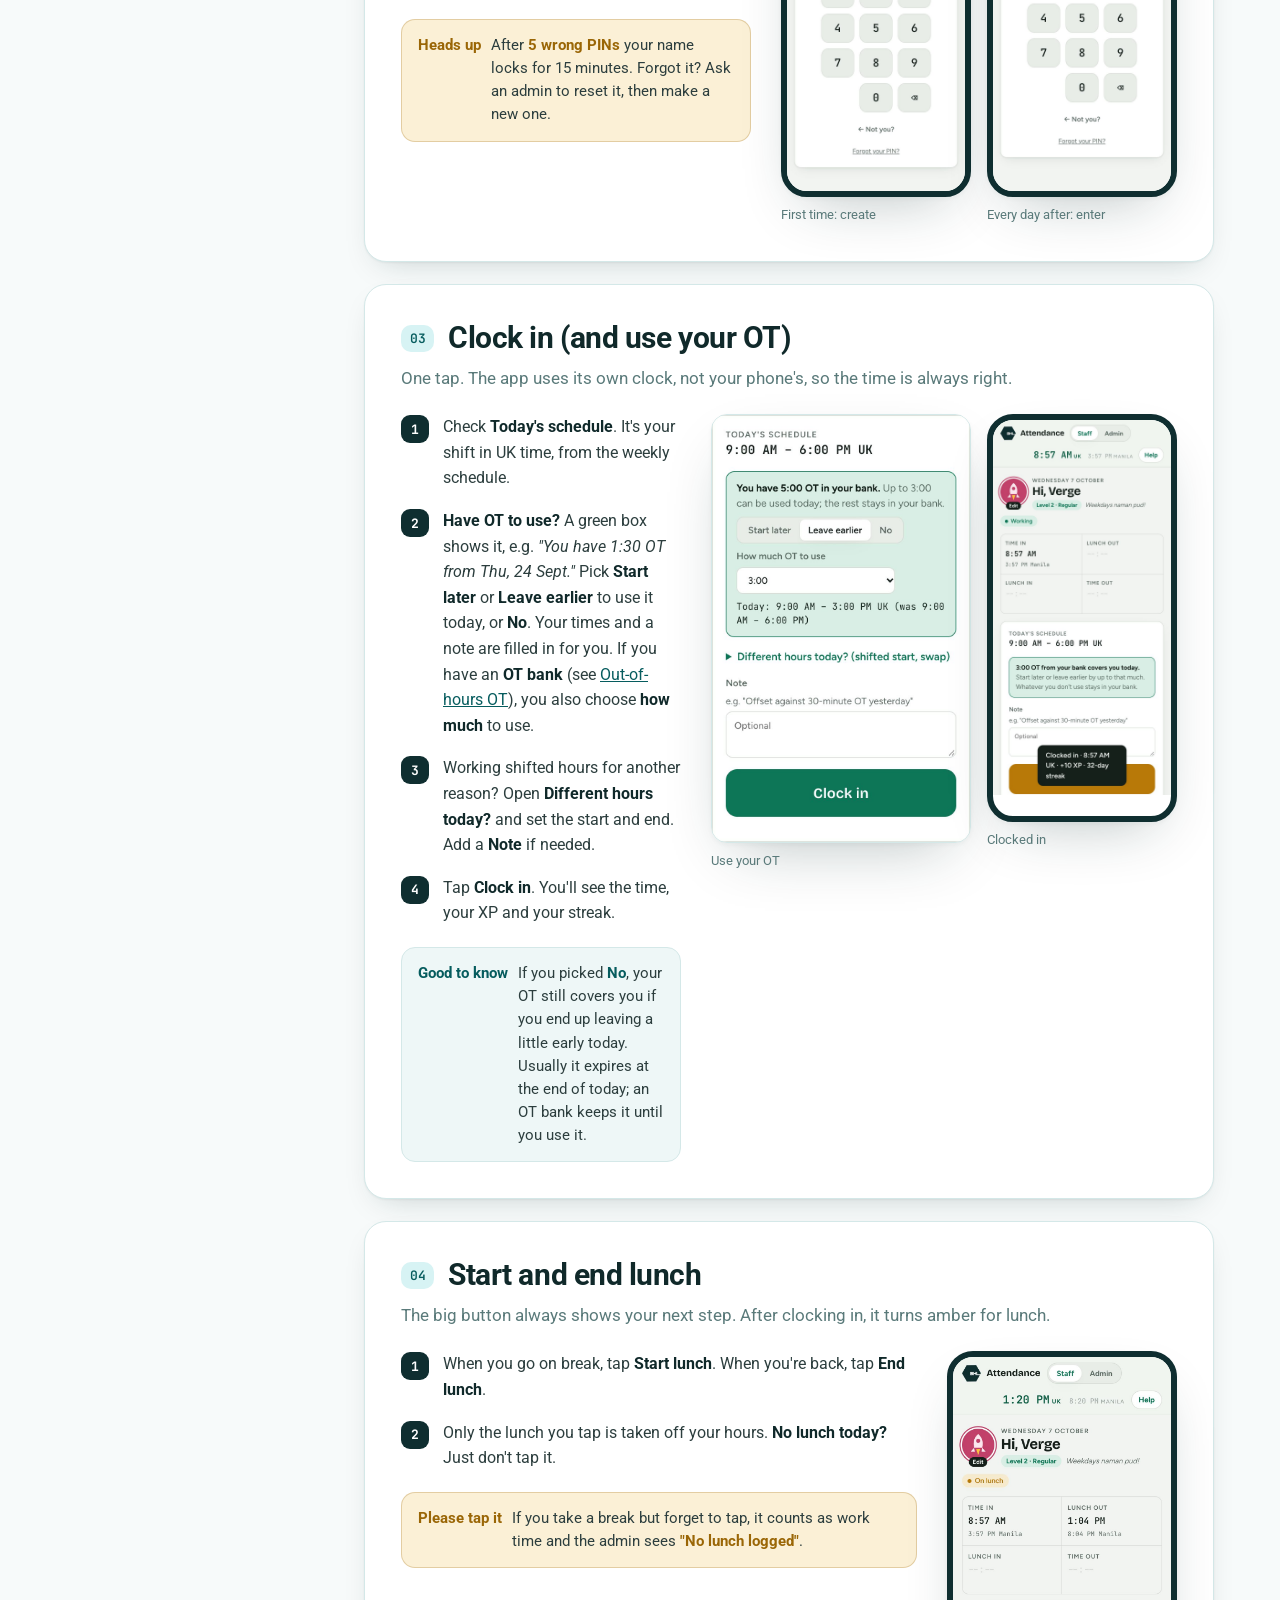
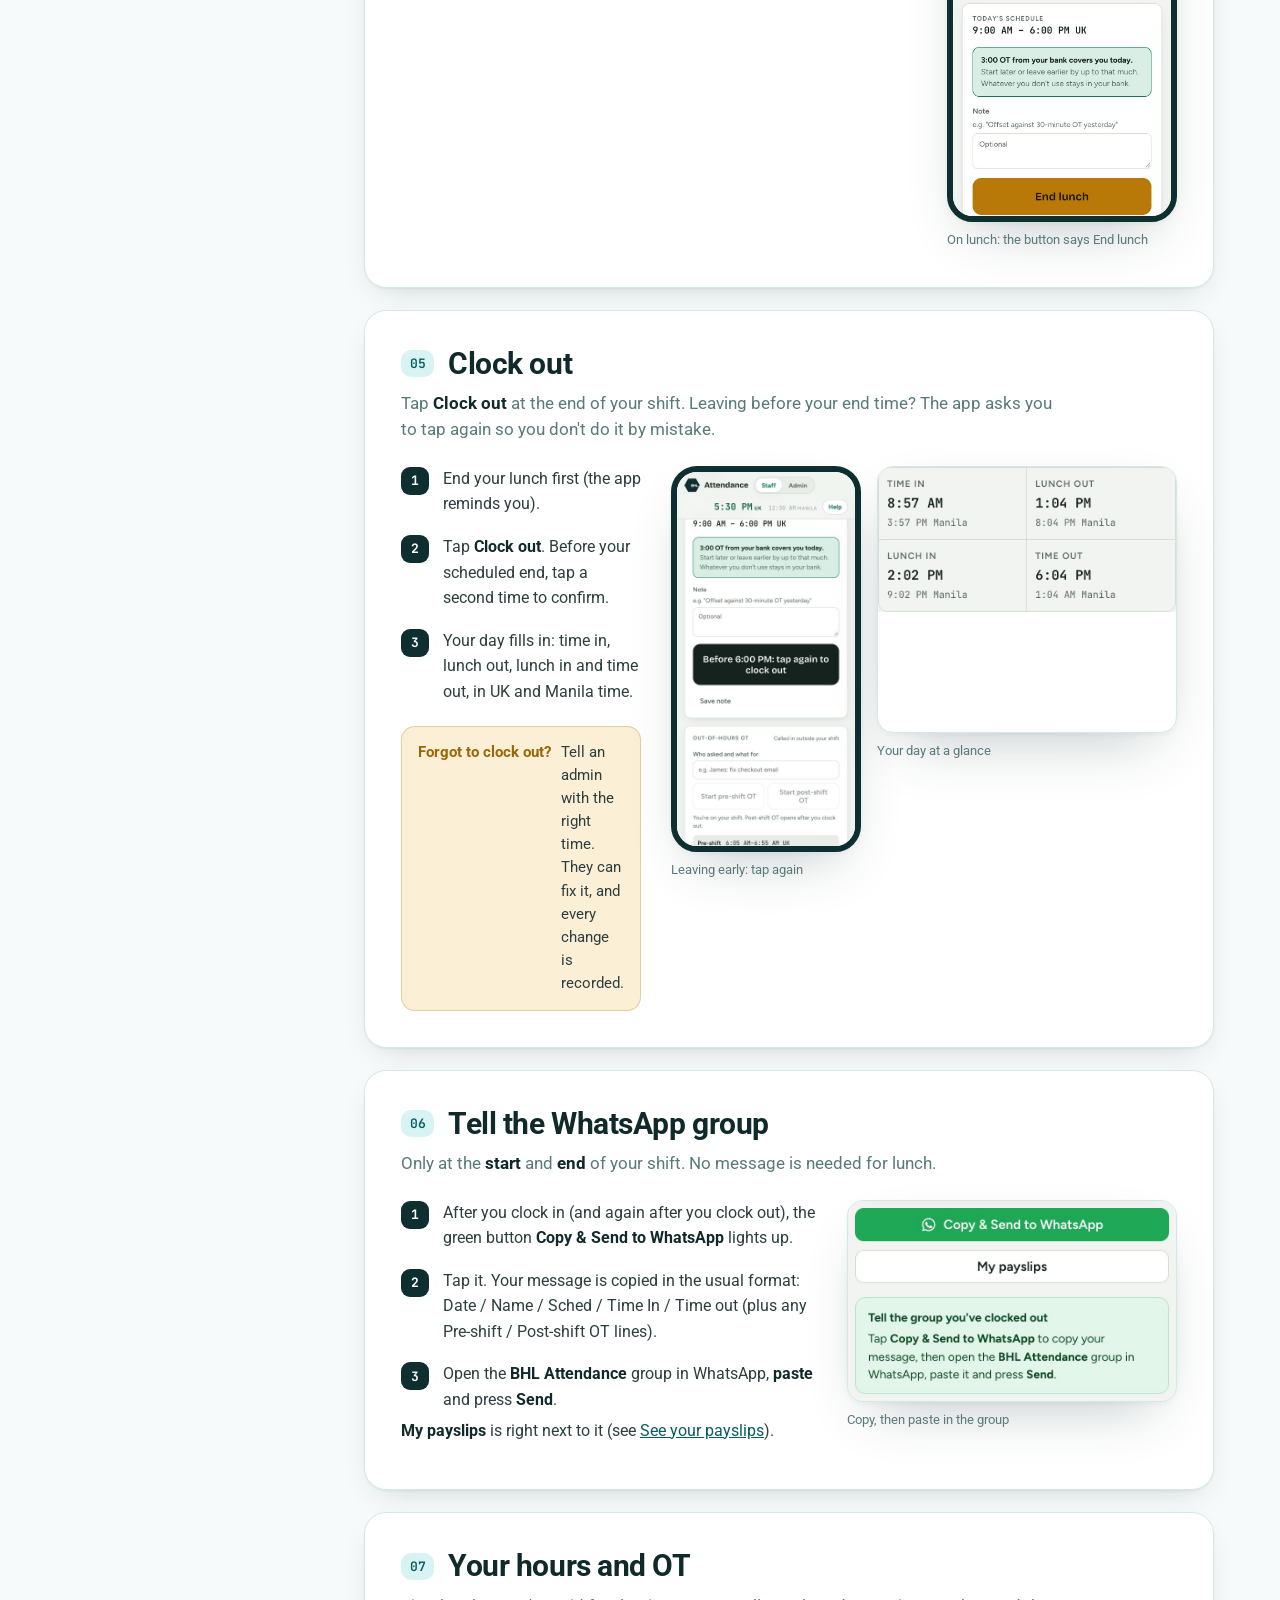
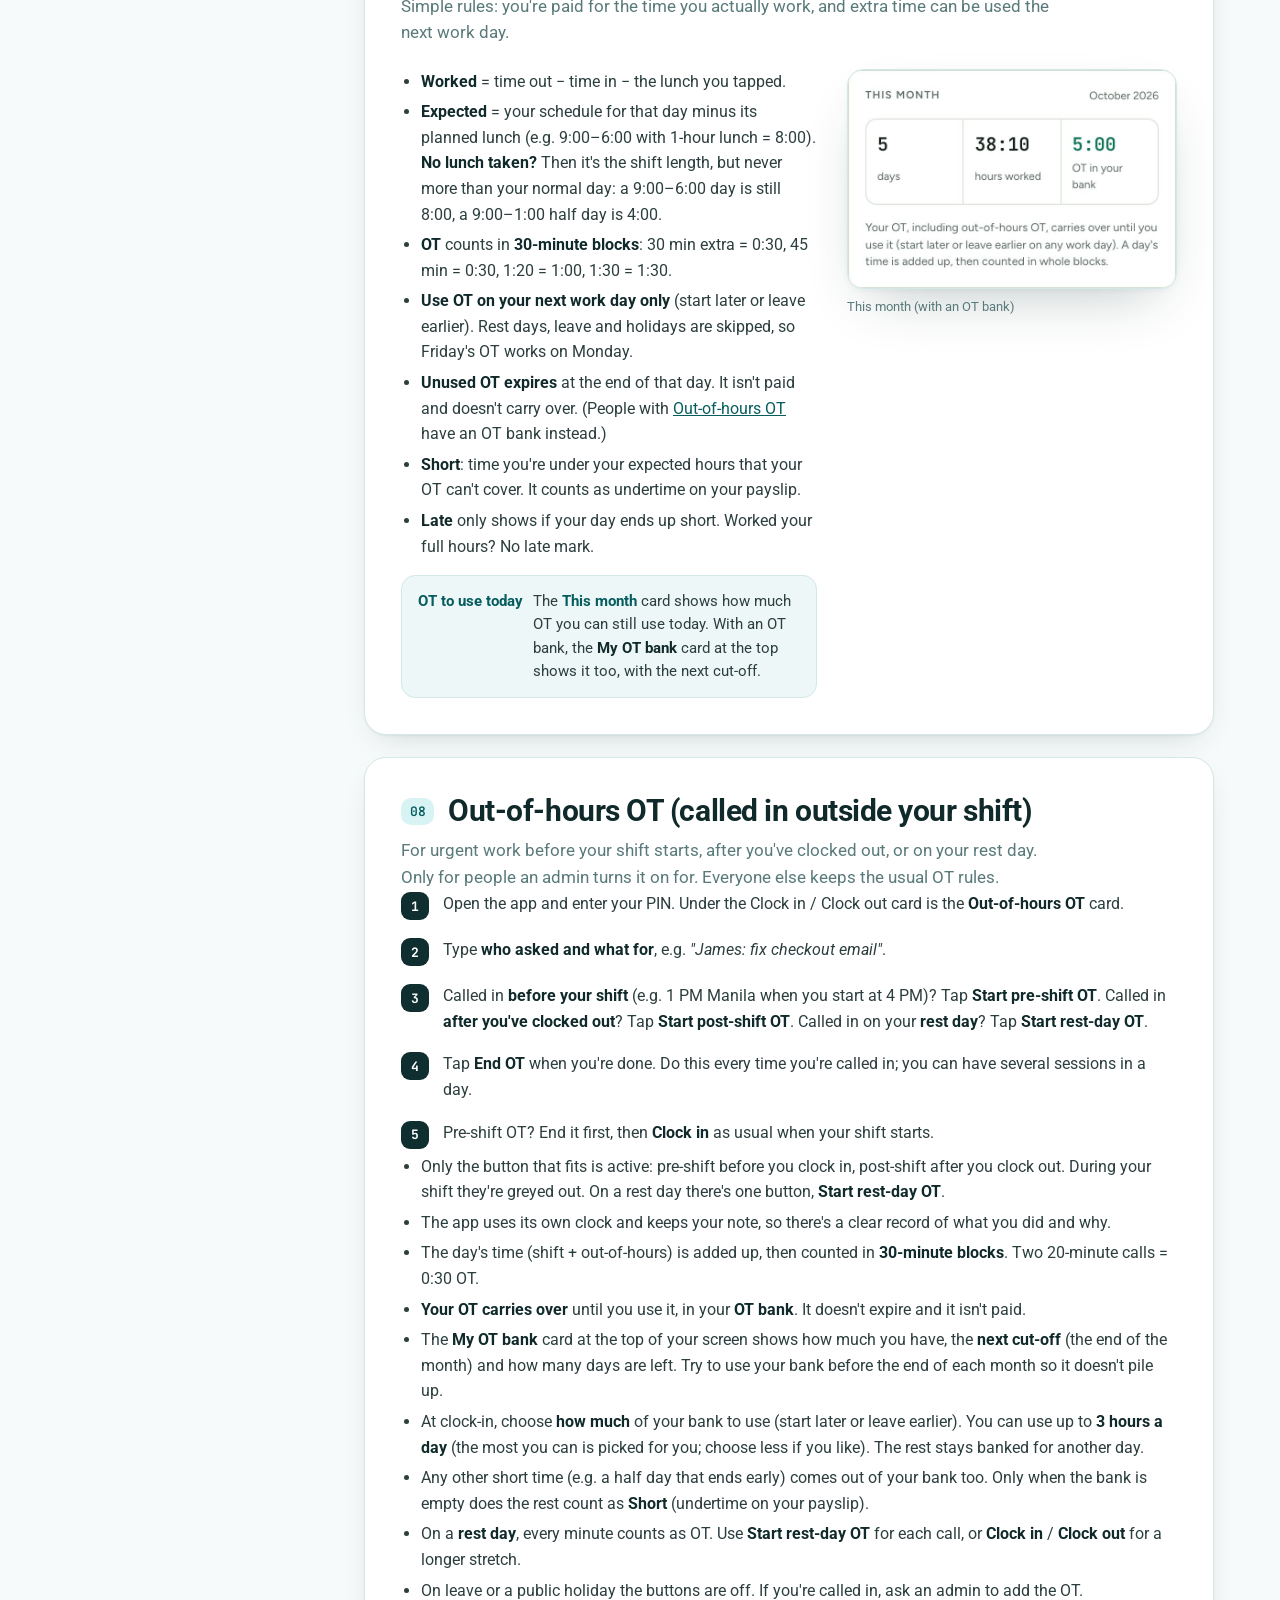
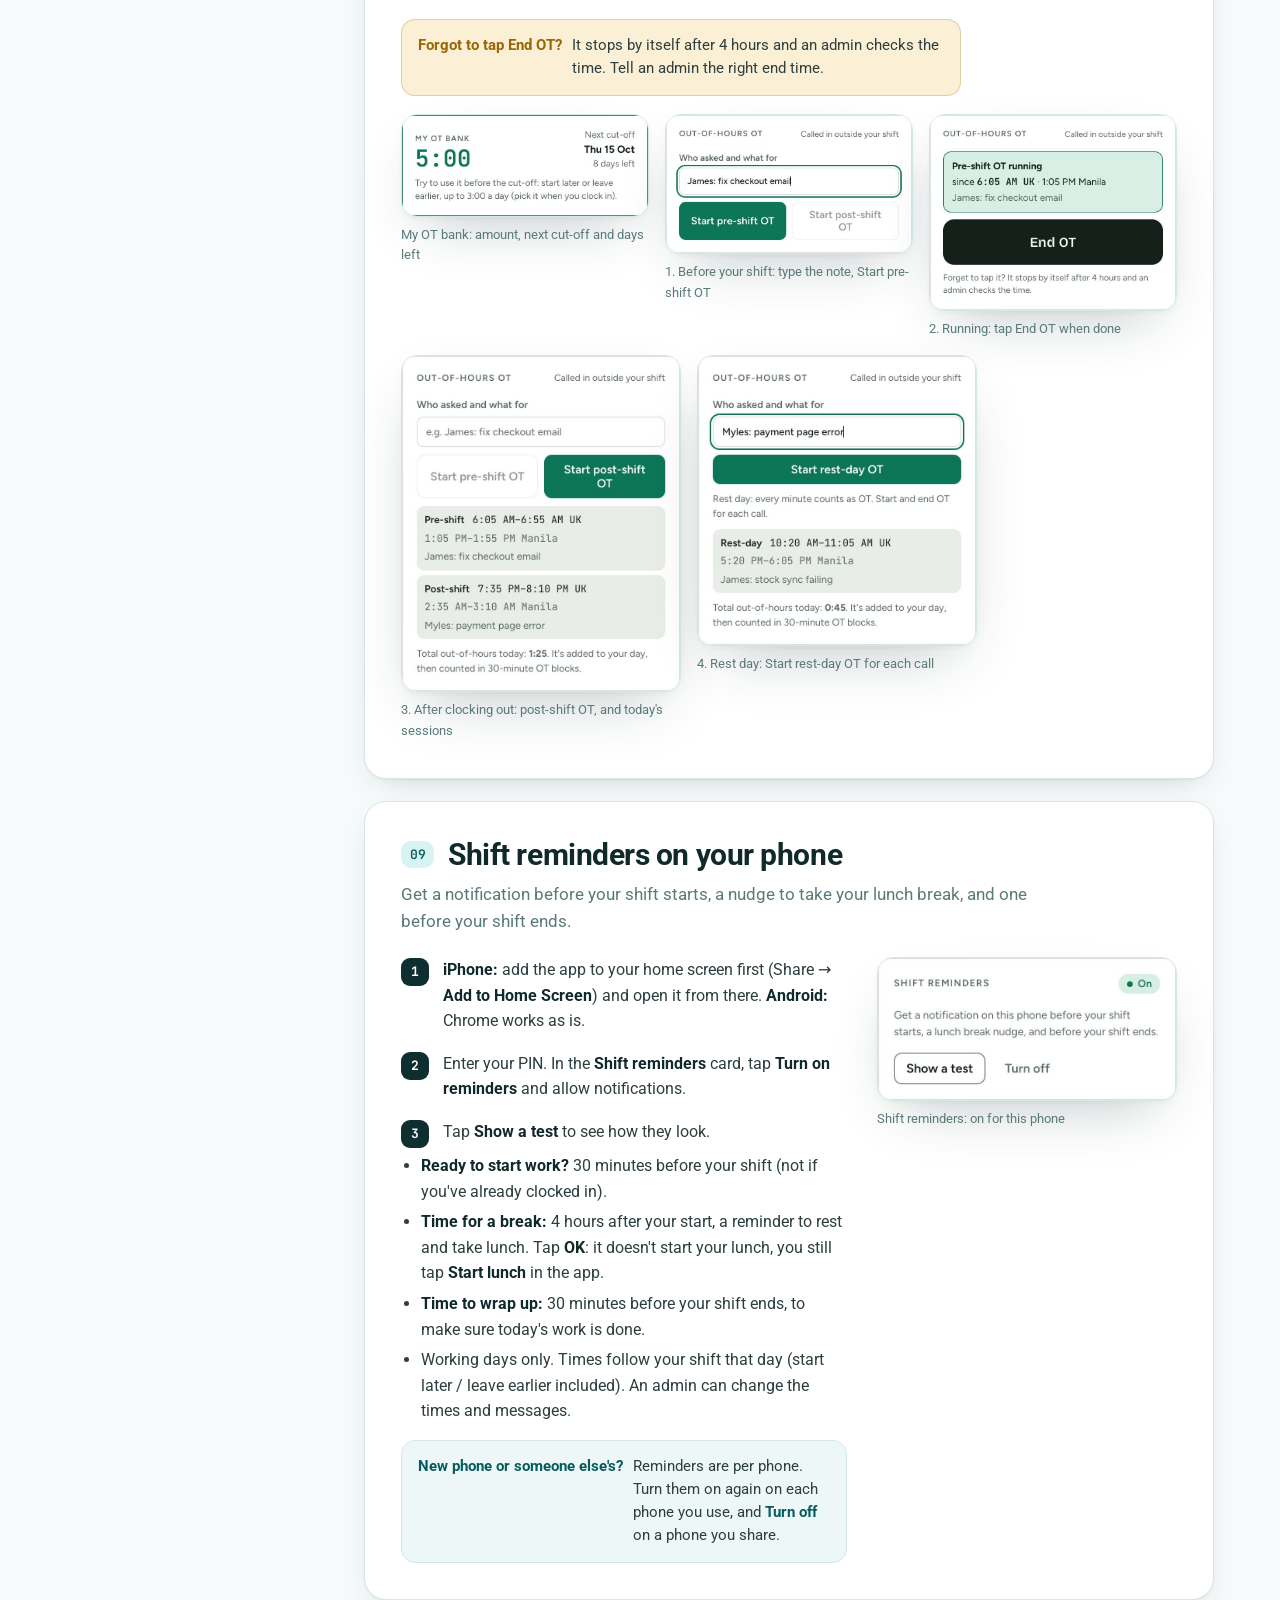
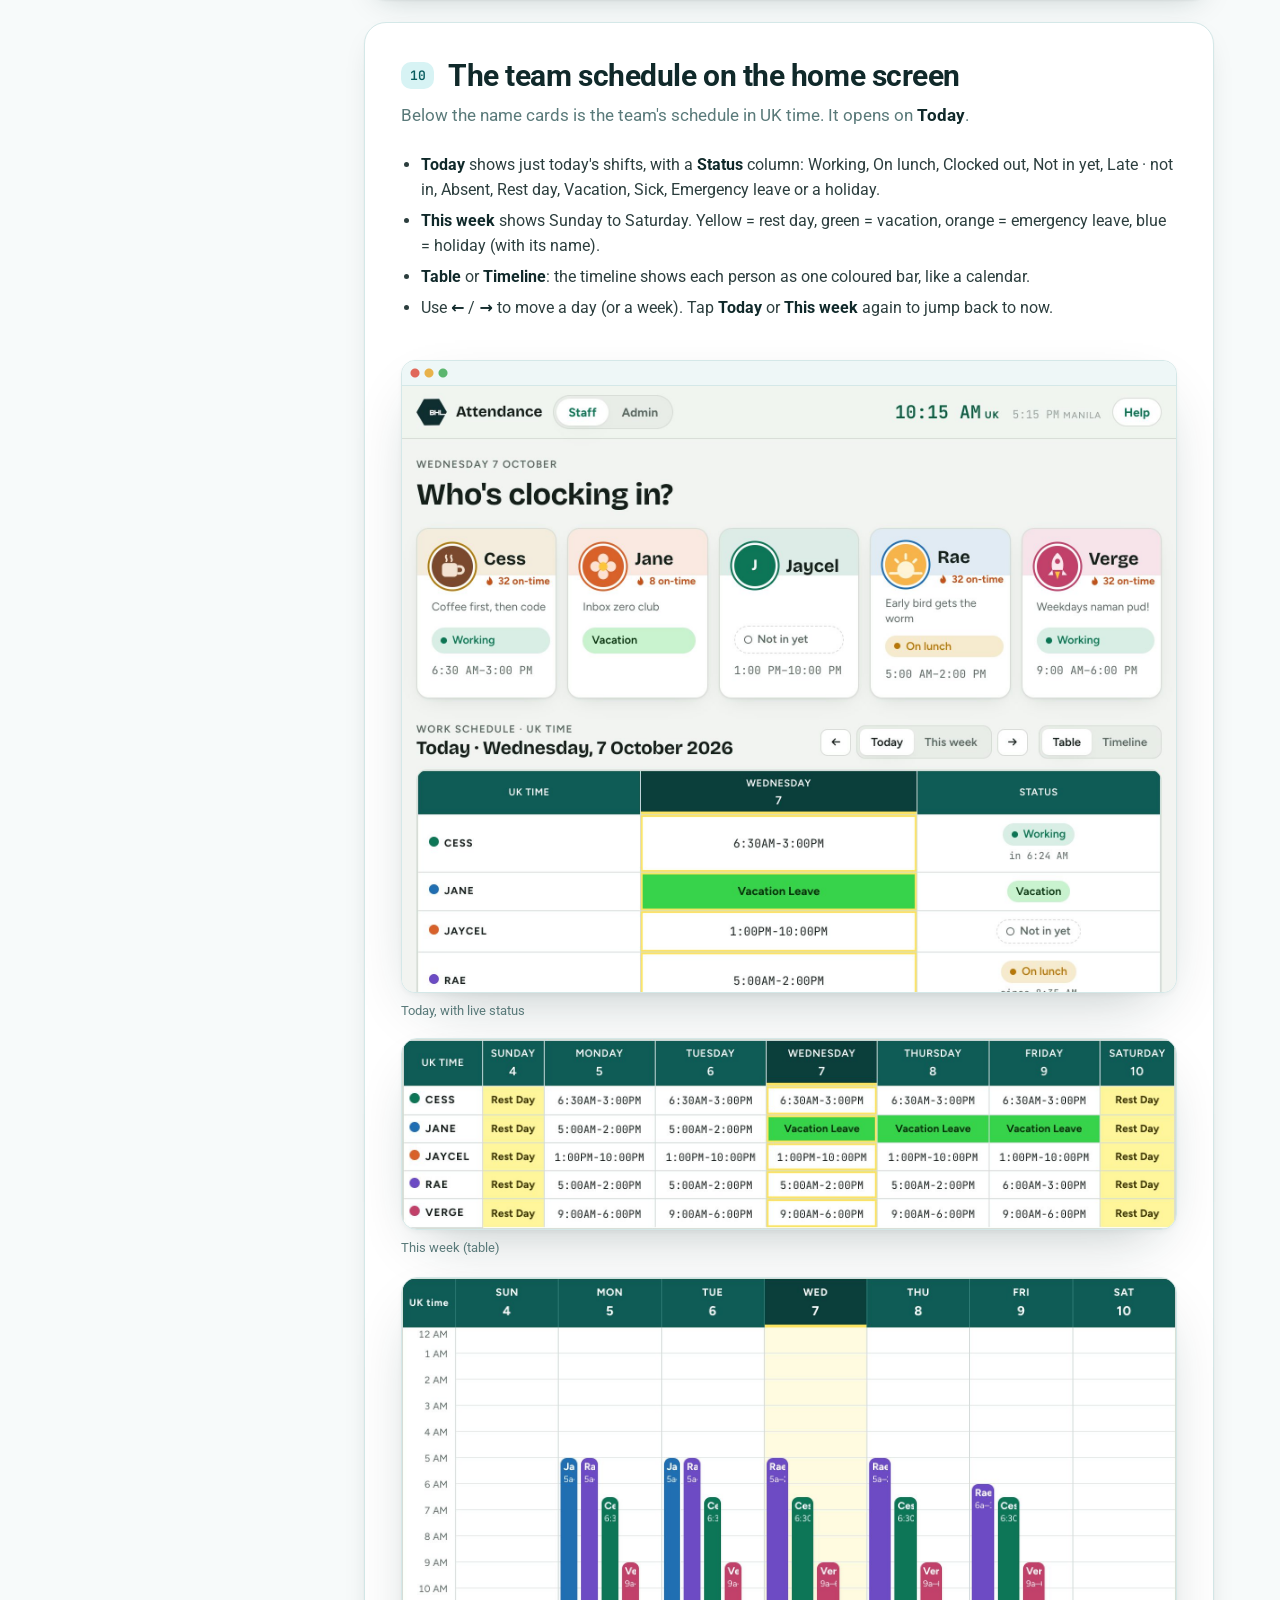
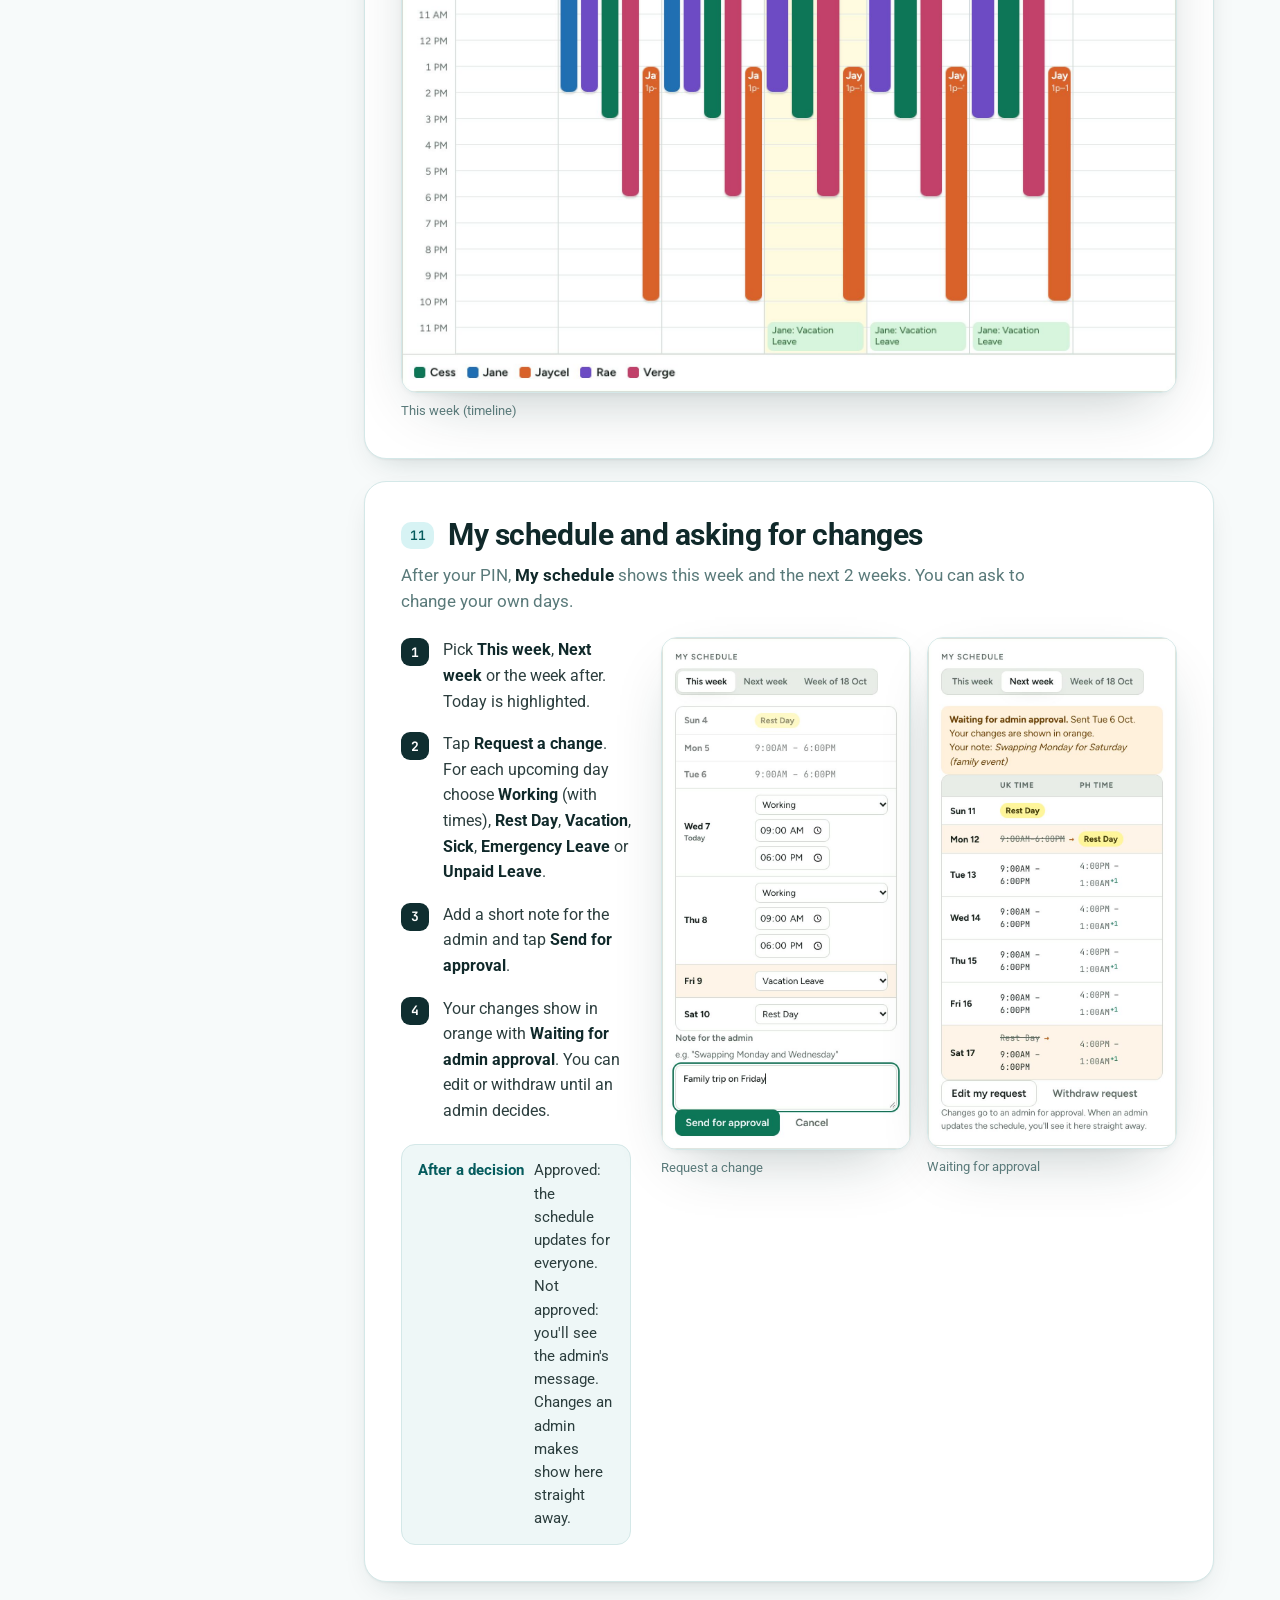
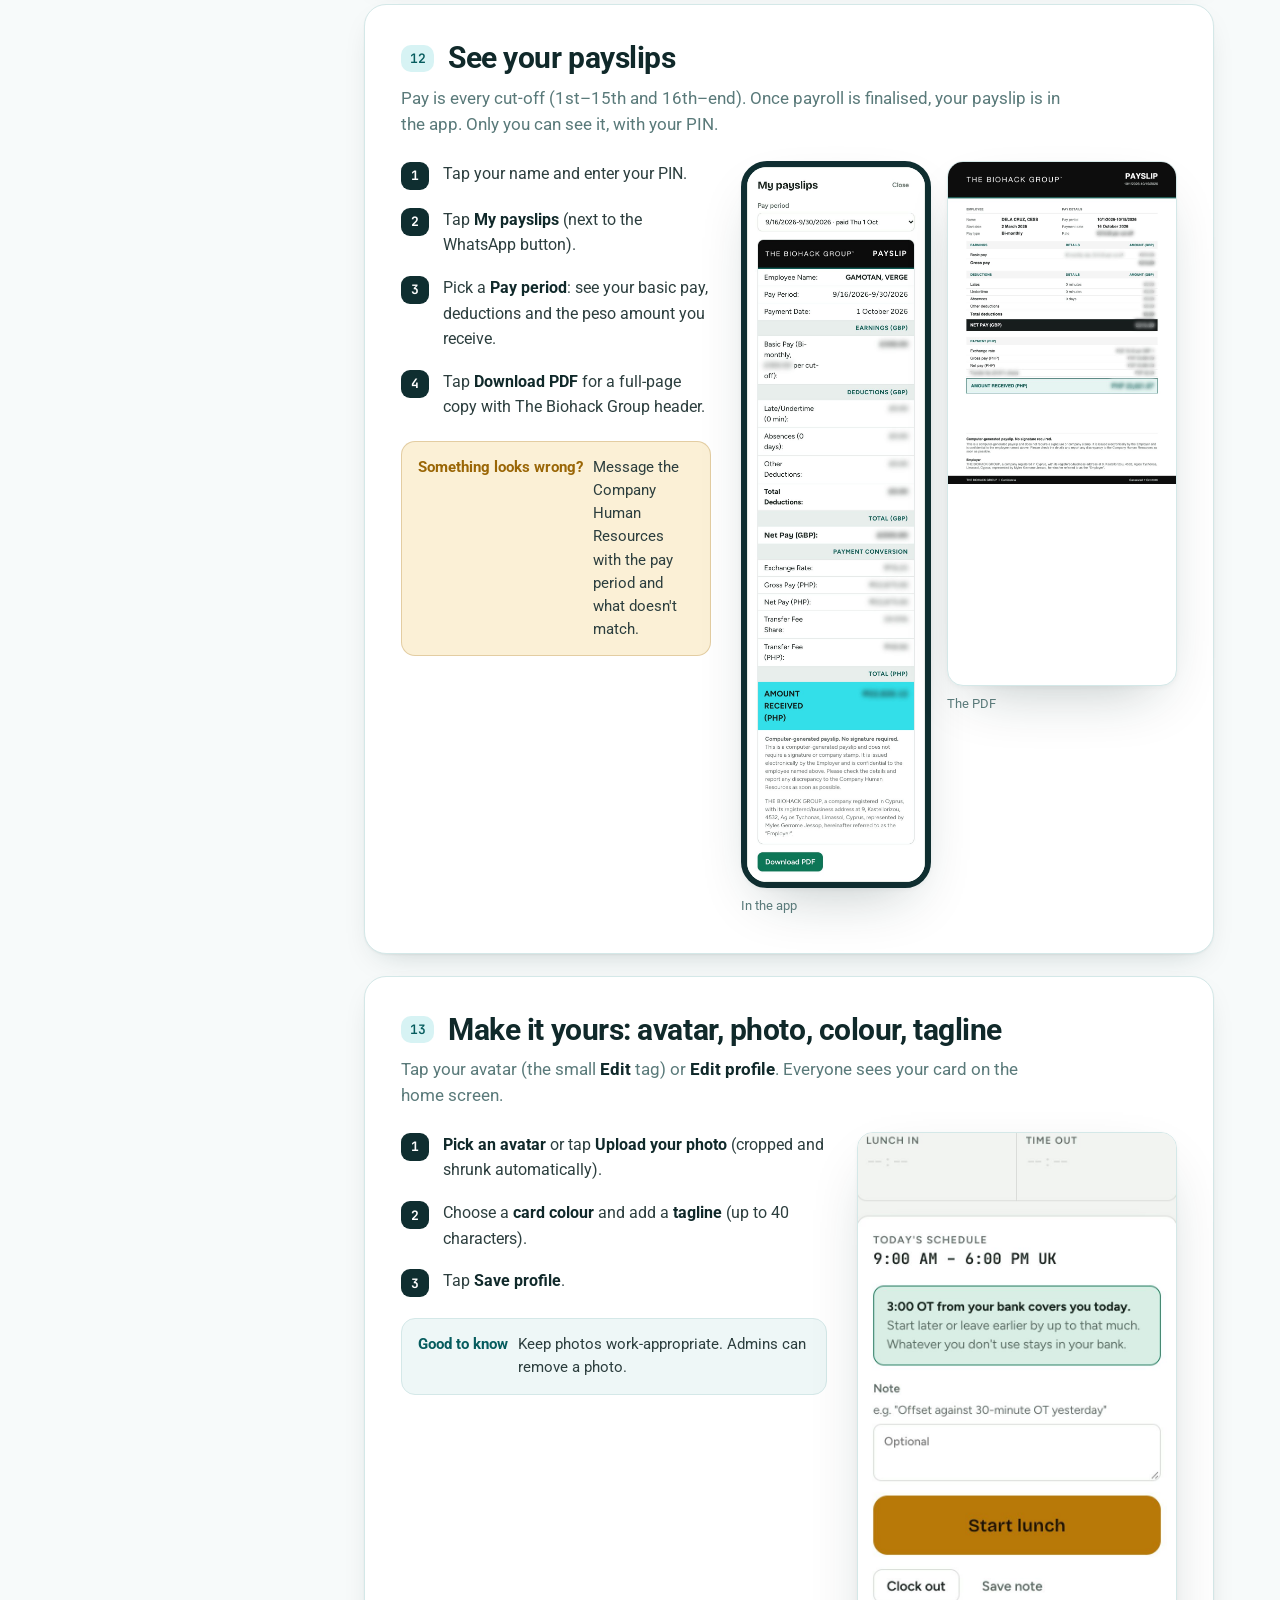
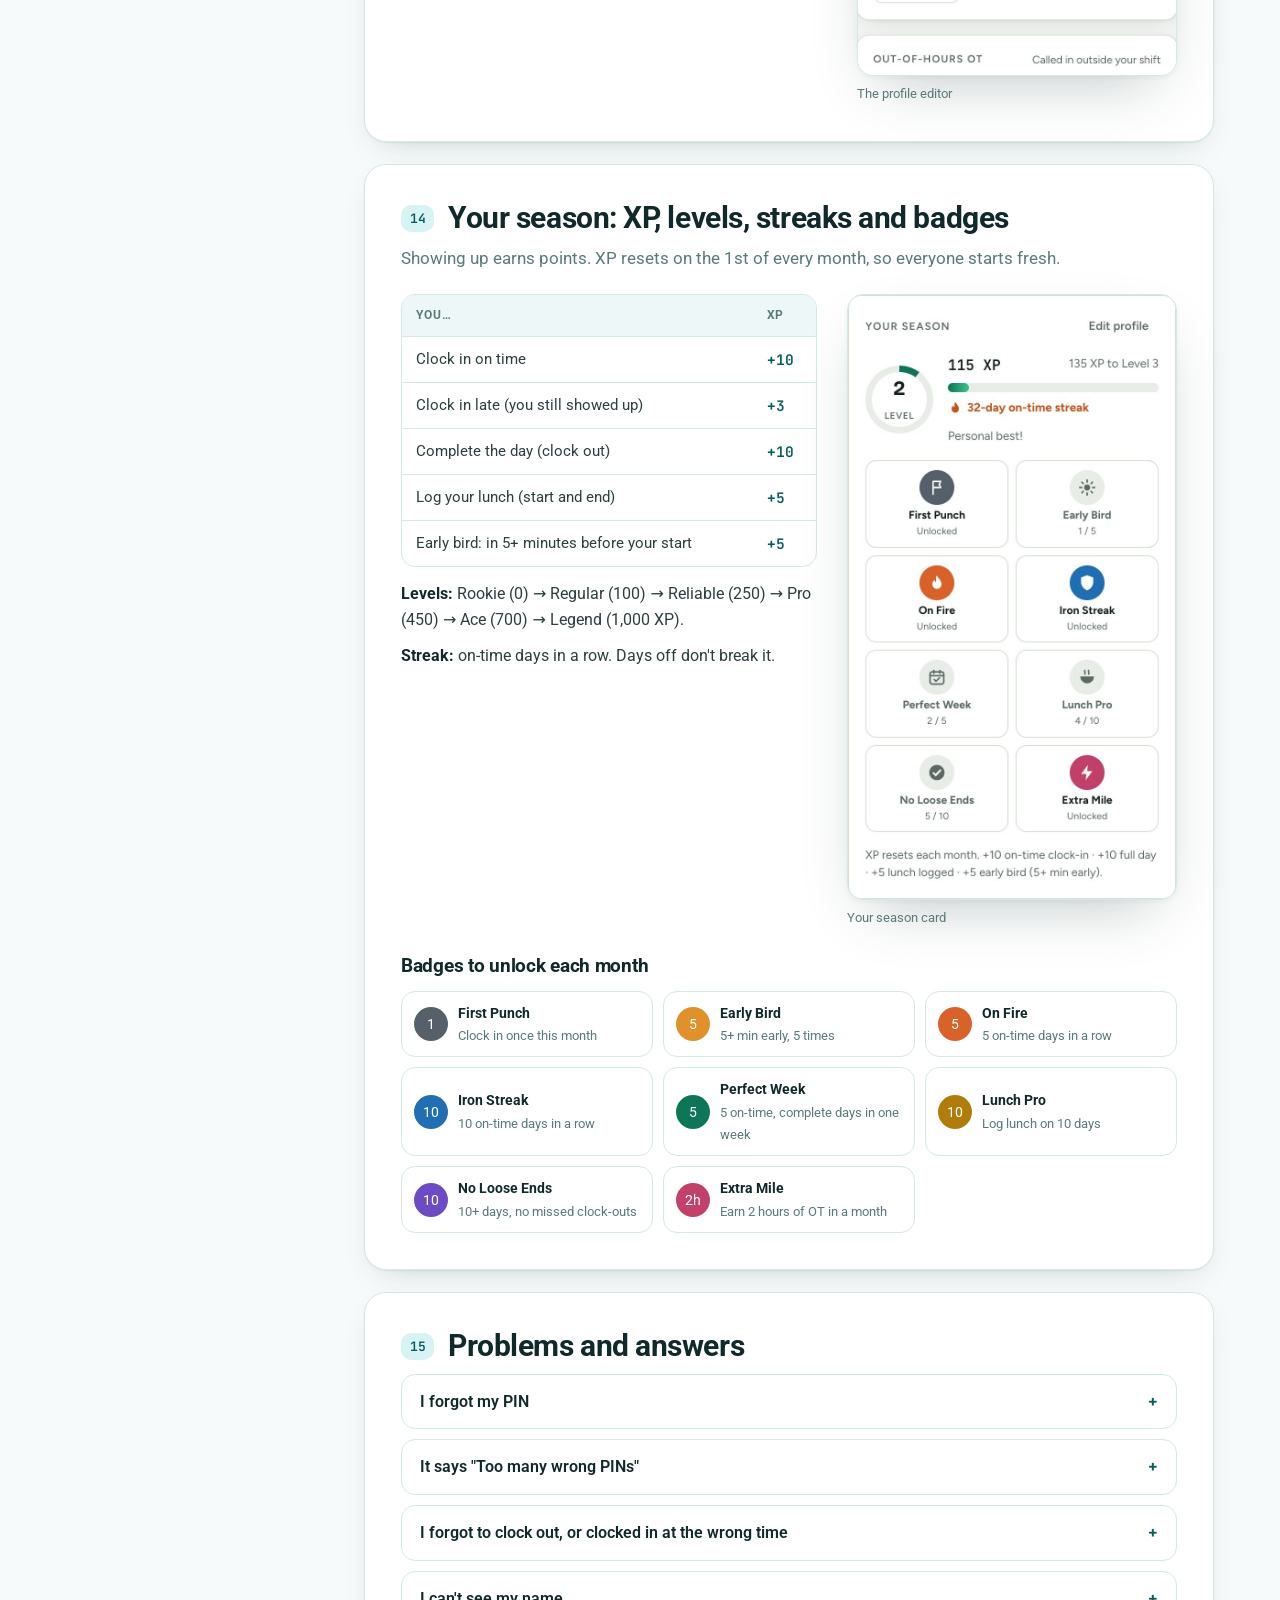
==== commit 96c87b69: "WhatsApp message: times labelled UK (Europe/London, follows BST/GMT) instead of a fixed 'GMT'; help " ====
--- a/help/index.html
+++ b/help/index.html
@@ -251,7 +251,7 @@
       <button id="tabStaff" aria-pressed="true" data-g="staff">Staff guide</button>
       <button id="tabAdmin" aria-pressed="false" data-g="admin">Admin &amp; Finance</button>
     </div>
-    <p class="note">The pictures show example entries, and all pay amounts in them are blurred. All times in the app are UK time (the "GMT" used in WhatsApp); Manila time is shown underneath in grey.</p>
+    <p class="note">The pictures show example entries, and all pay amounts in them are blurred. All times in the app and the WhatsApp message are UK time (BST in summer, GMT in winter); Manila time is shown underneath in grey.</p>
   </section>
 
   <section class="quick" data-quick="staff">
@@ -623,7 +623,7 @@
 
   <h3 style="margin-top:28px;font-size:19px">Words you'll see</h3>
   <div class="gloss">
-    <div><b>UK time</b>The time in London. Your schedule and records use it (the "GMT" from WhatsApp).</div>
+    <div><b>UK time</b>The time in London. Your schedule, records and WhatsApp message use it. It follows the clock change: BST (GMT+1) in summer, GMT in winter.</div>
     <div><b>Expected hours</b>Your scheduled day minus its planned lunch.</div>
     <div><b>OT</b>Extra time beyond your expected hours, in 30-minute blocks.</div>
     <div><b>OT to use today</b>OT from your last work day. Use it today or it expires tonight.</div>
@@ -699,7 +699,7 @@
         <li><div>Click a person's row to filter the daily entries to them. The name column stays in place when you scroll sideways.</div></li>
         <li><div>Download <b>Summary CSV</b> or <b>Daily CSV</b> for Excel/Sheets, or use <b>Print / PDF</b>.</div></li>
       </ol>
-      <p>Columns: <b>OT earned</b>, <b>OT used</b> (OT spent on a later work day), <b>Short</b> (time under expected hours that OT didn't cover), <b>Late</b>, <b>Billable hrs</b> (regular + OT earned) and <b>OT bank</b> (what Out-of-hours OT people have banked now; ⚠ when over the cap). The CSVs also have out-of-hours OT hours.</p>
+      <p>Columns: <b>OT rendered</b>, <b>OT used</b> (OT spent covering short time on a later day), <b>Short</b> (time under expected hours that OT didn't cover), <b>Late</b>, <b>Billable hrs</b> (normal scheduled hours only: regular + OT used; OT itself isn't paid) and <b>OT bank</b> (what Out-of-hours OT people have banked now; ⚠ when over the cap). The CSVs also have out-of-hours OT hours.</p>
     </div>
     <figure><div class="desk"><img src="img/a-timesheets.jpg?v=20261007c" alt="Timesheets"></div><figcaption>Timesheets</figcaption></figure>
   </div>
@@ -787,7 +787,7 @@
           <tr><td><b>Short</b></td><td>Under expected hours after OT is used. Counts as undertime in payroll.</td></tr>
           <tr><td><b>Late</b></td><td>After start + grace (5 min). With <b>Judge by hours</b> on, a day with full hours isn't late.</td></tr>
           <tr><td><b>No lunch logged</b></td><td>A day with a planned lunch but no taps. Worth a quick check.</td></tr>
-          <tr><td><b>Billable</b></td><td>Regular hours (capped at expected) + OT earned.</td></tr>
+          <tr><td><b>Billable</b></td><td>Normal scheduled hours only: regular hours (capped at expected) + OT used to cover short time. OT itself isn't paid.</td></tr>
         </tbody></table></div>
       <p style="margin-top:12px"><b>Shift reminders</b> (Settings): turn each reminder on or off and set its minutes, title and message. <b>Send a test to all phones</b> checks it works. Under the buttons you can see who has reminders on. First-time setup is in the README (Reminders).</p>
       <p style="margin-top:12px">Settings also has: <b>Count minutes before scheduled start</b> (on), <b>Judge by hours</b> (on), <b>OT bank cap</b> (8 hours), <b>Max OT bank use per day</b> (3 hours) and <b>Working days per cut-off</b> (10).</p>
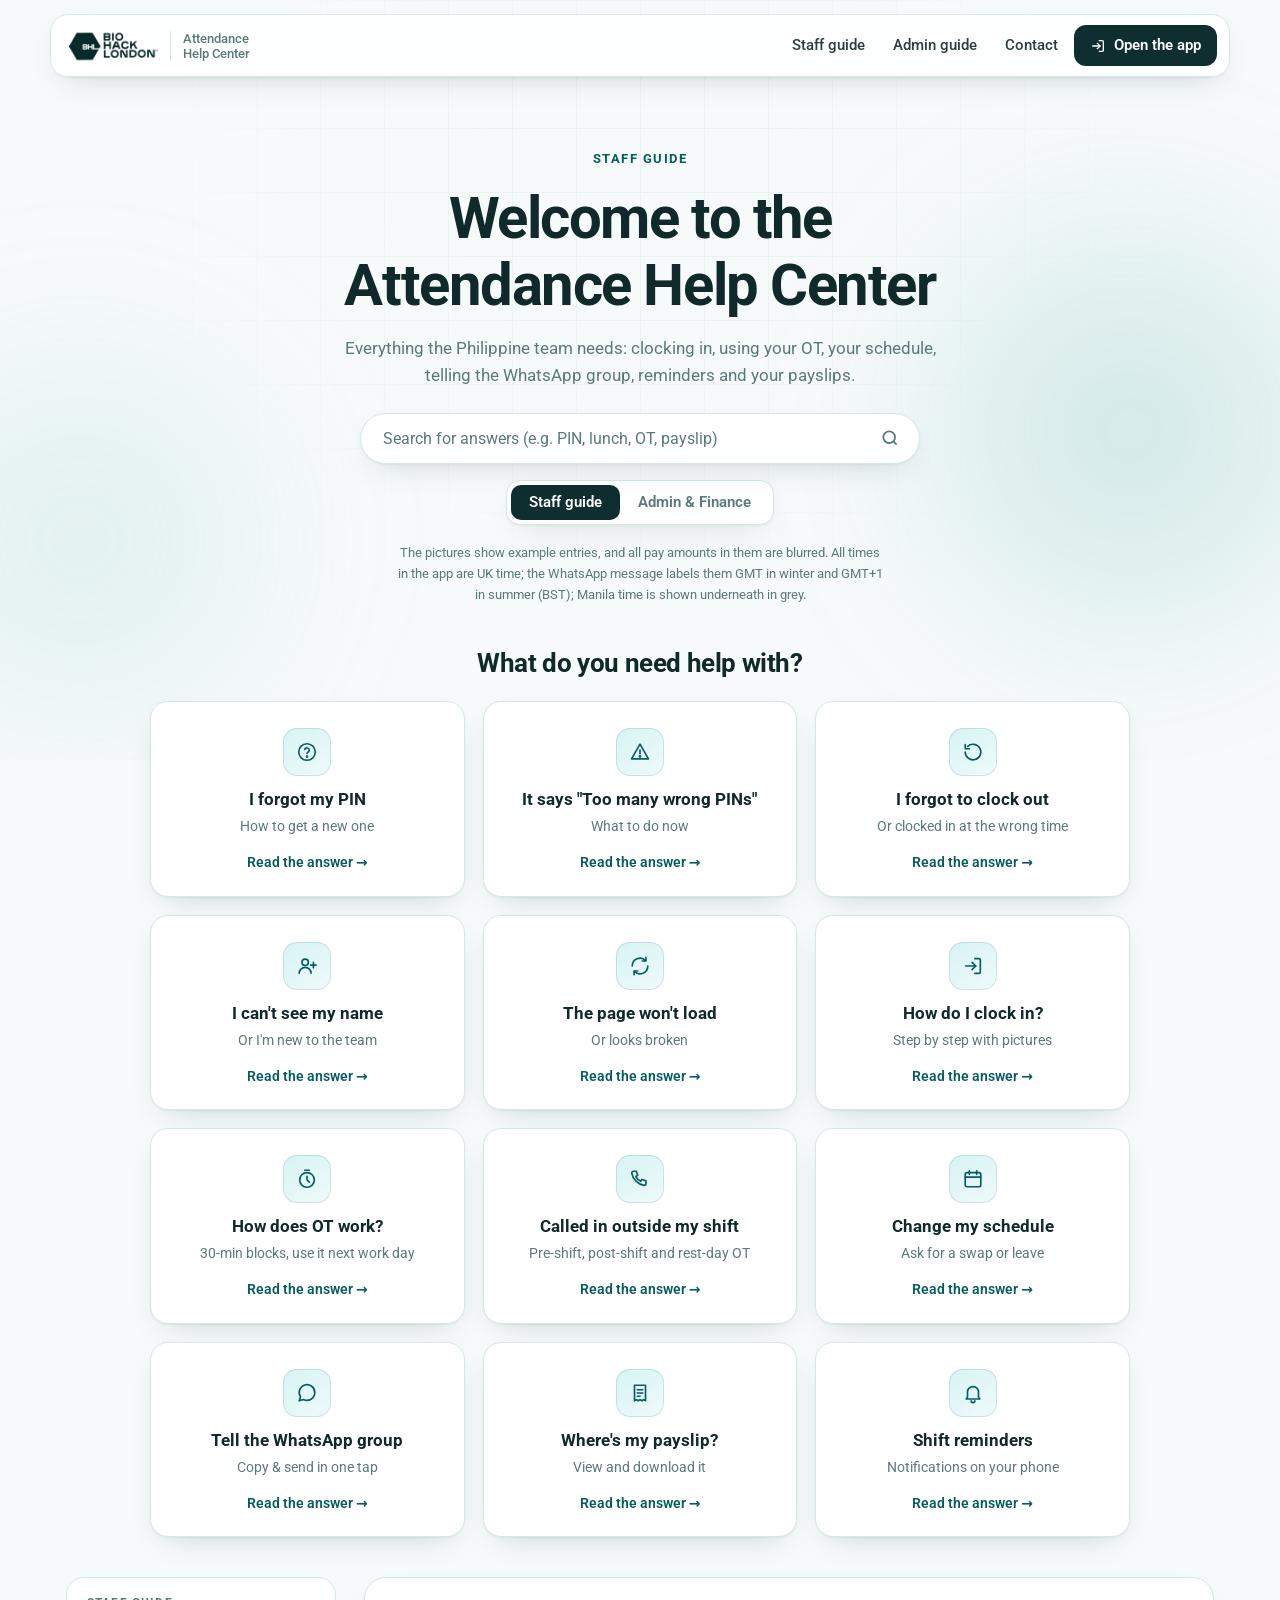
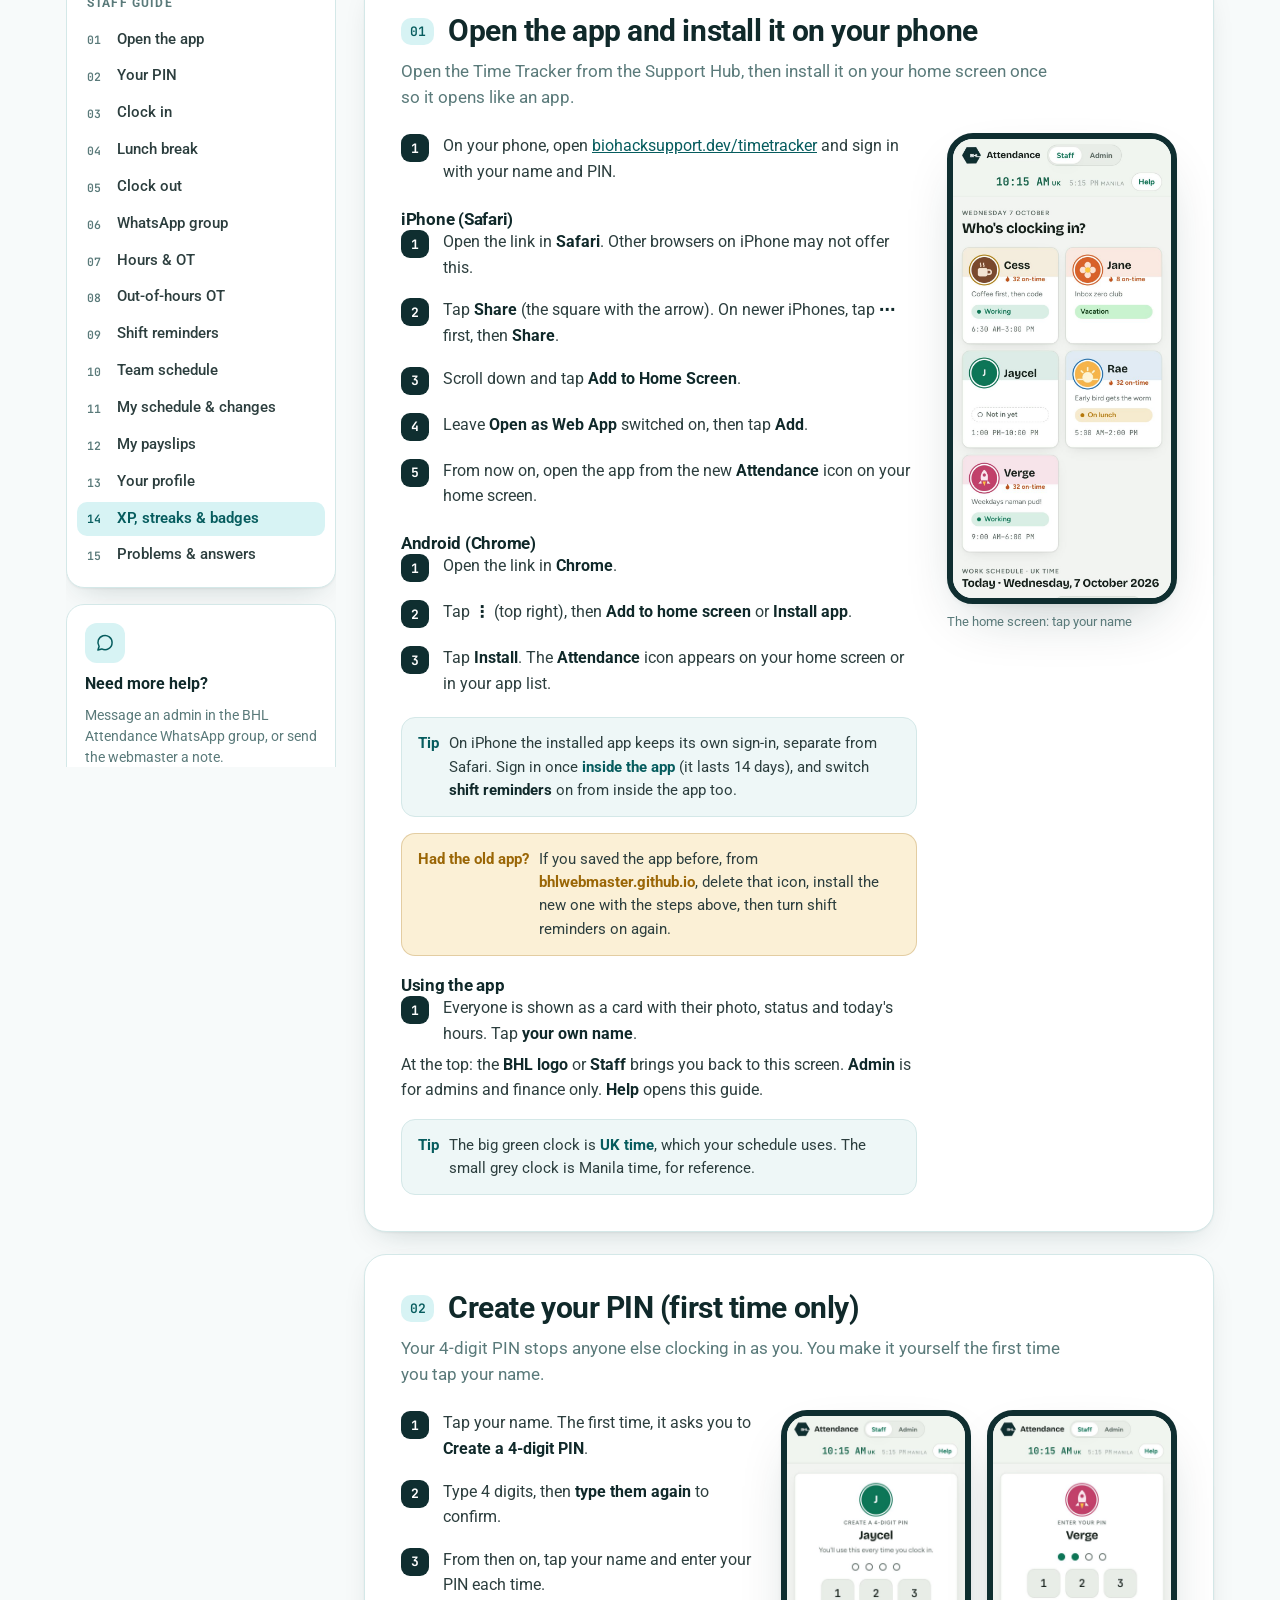
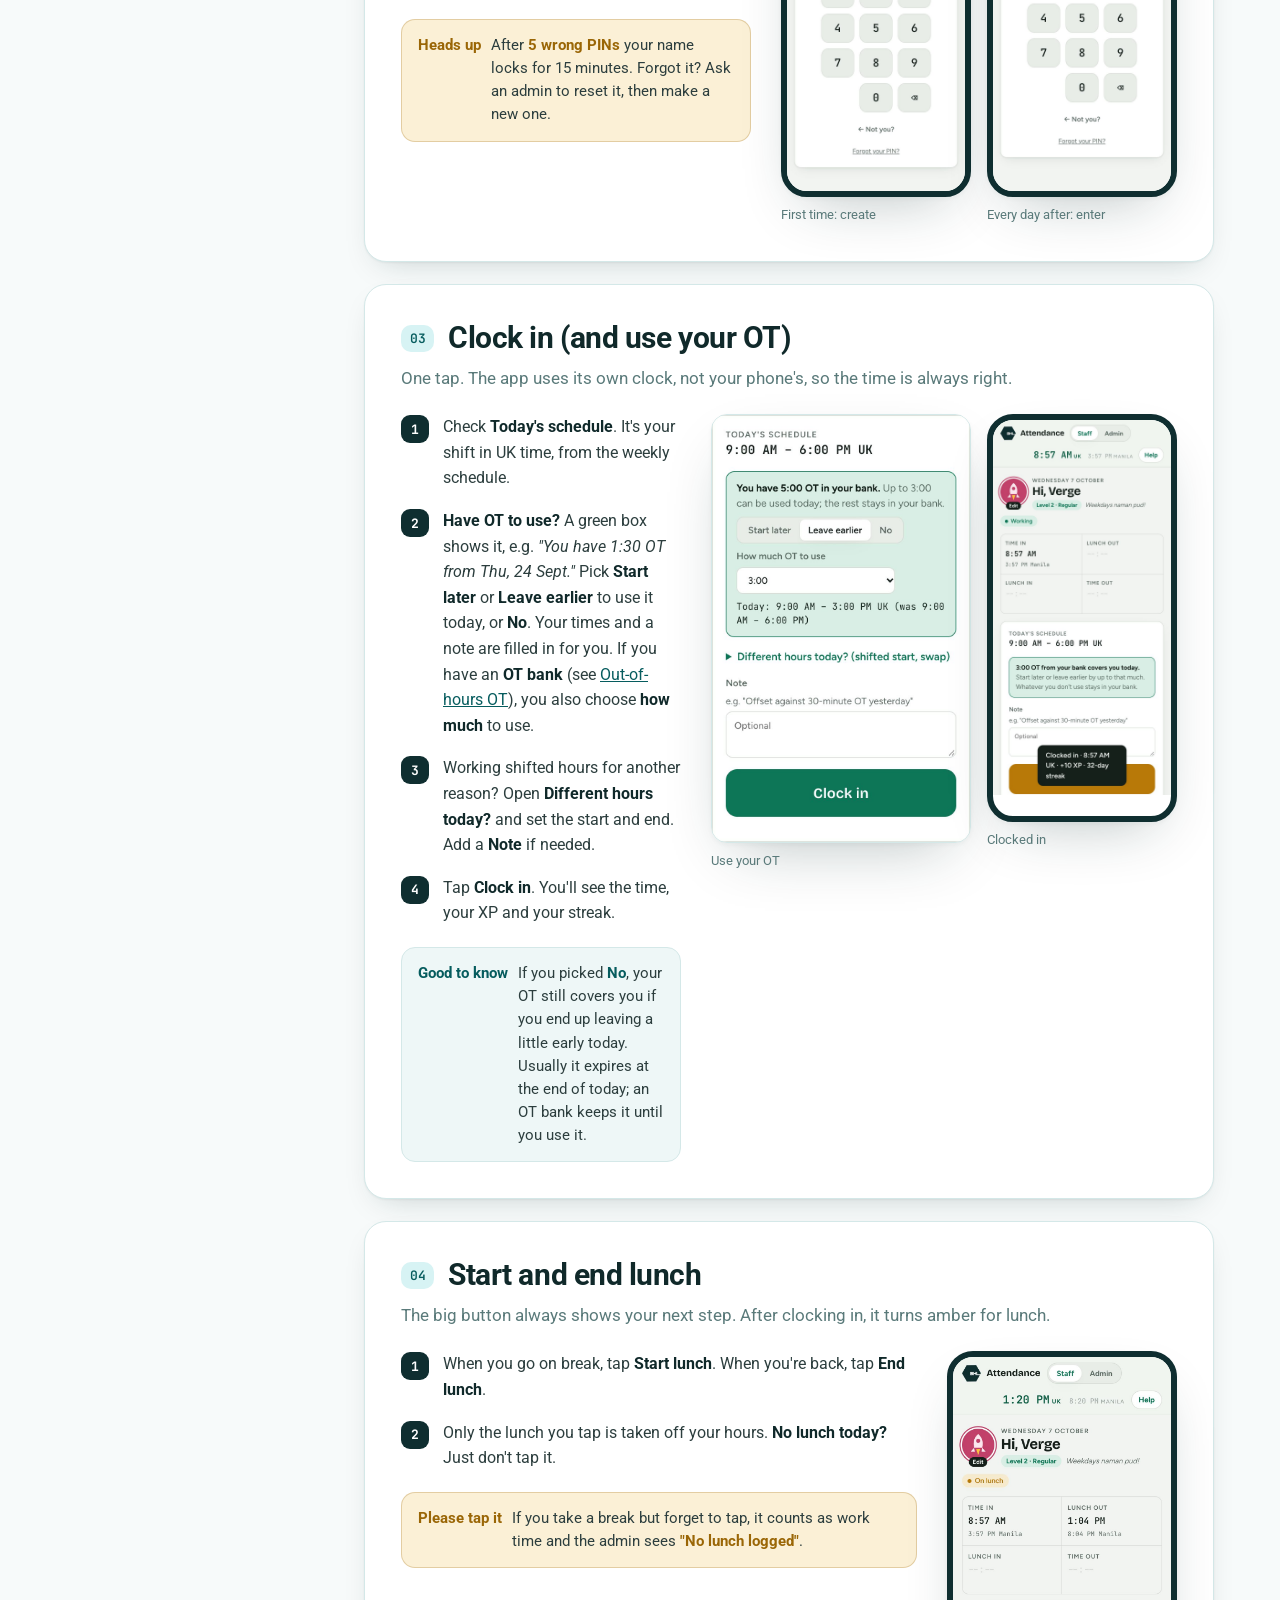
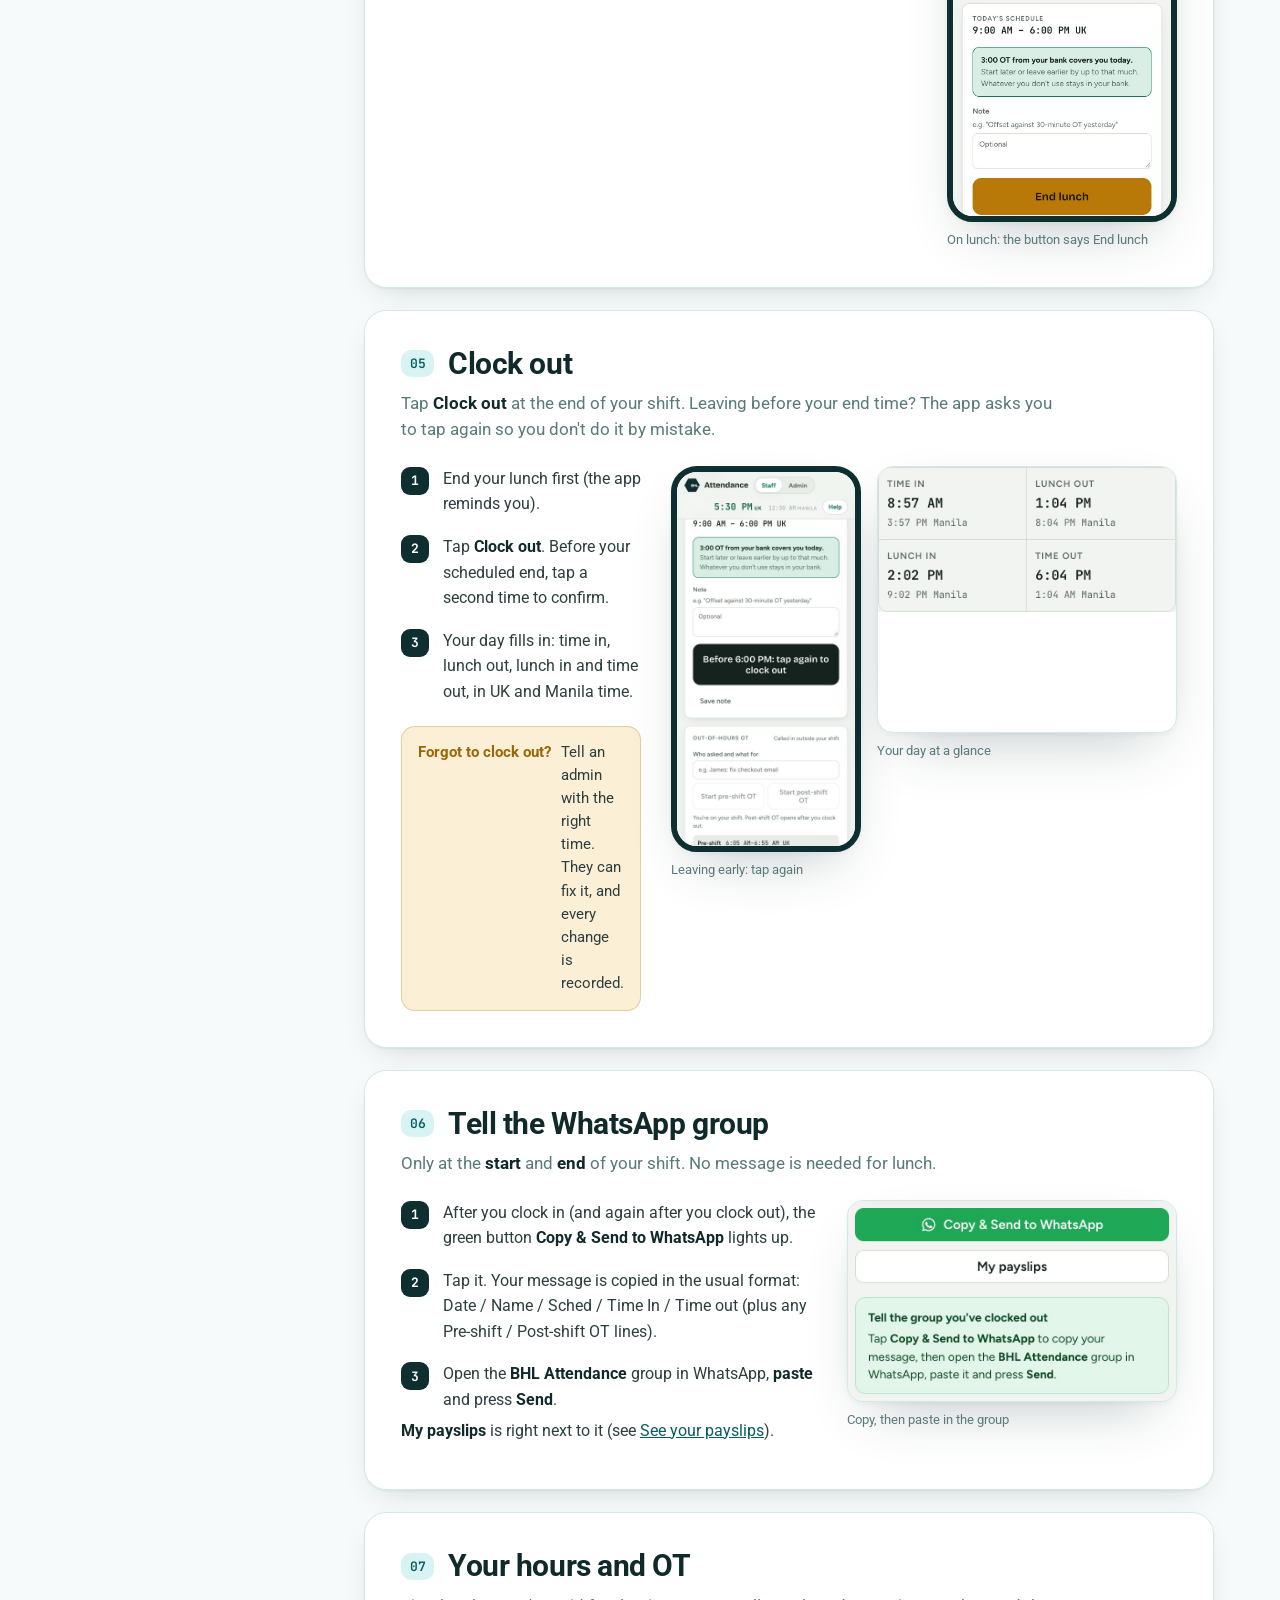
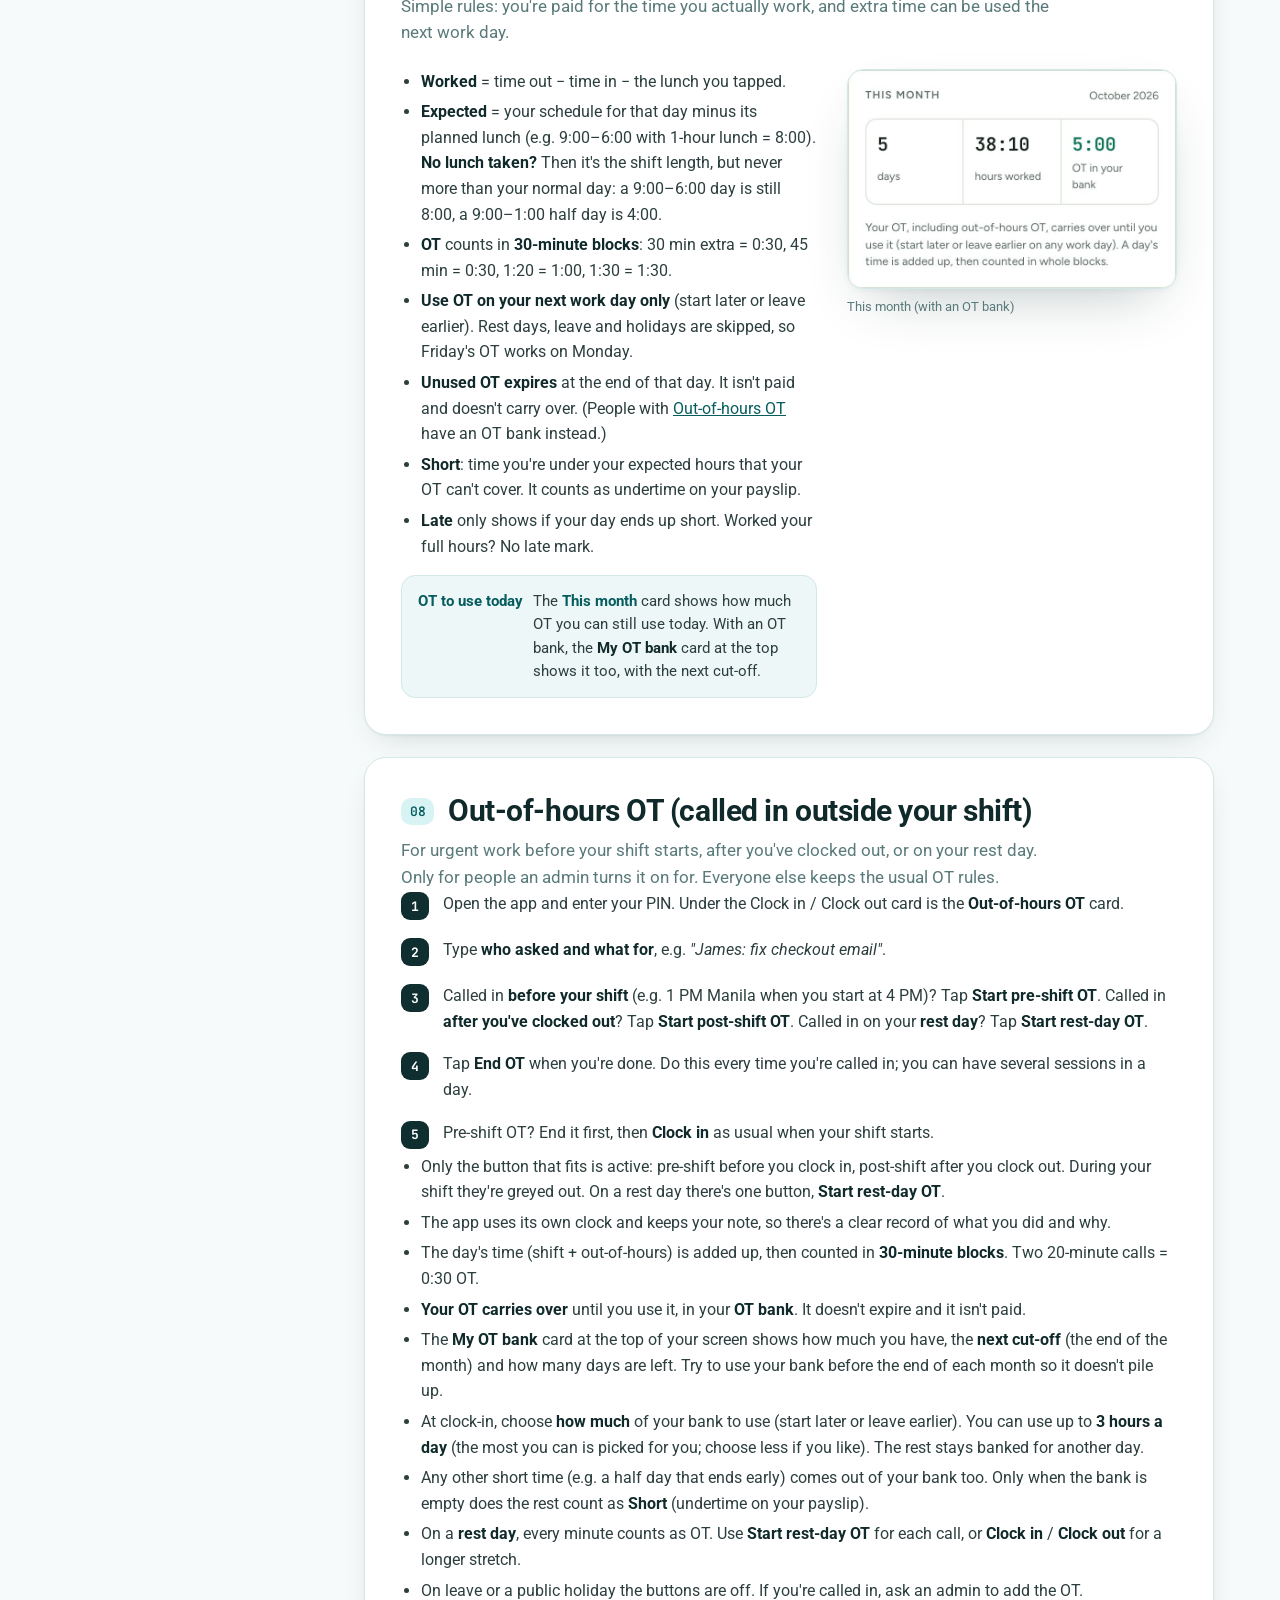
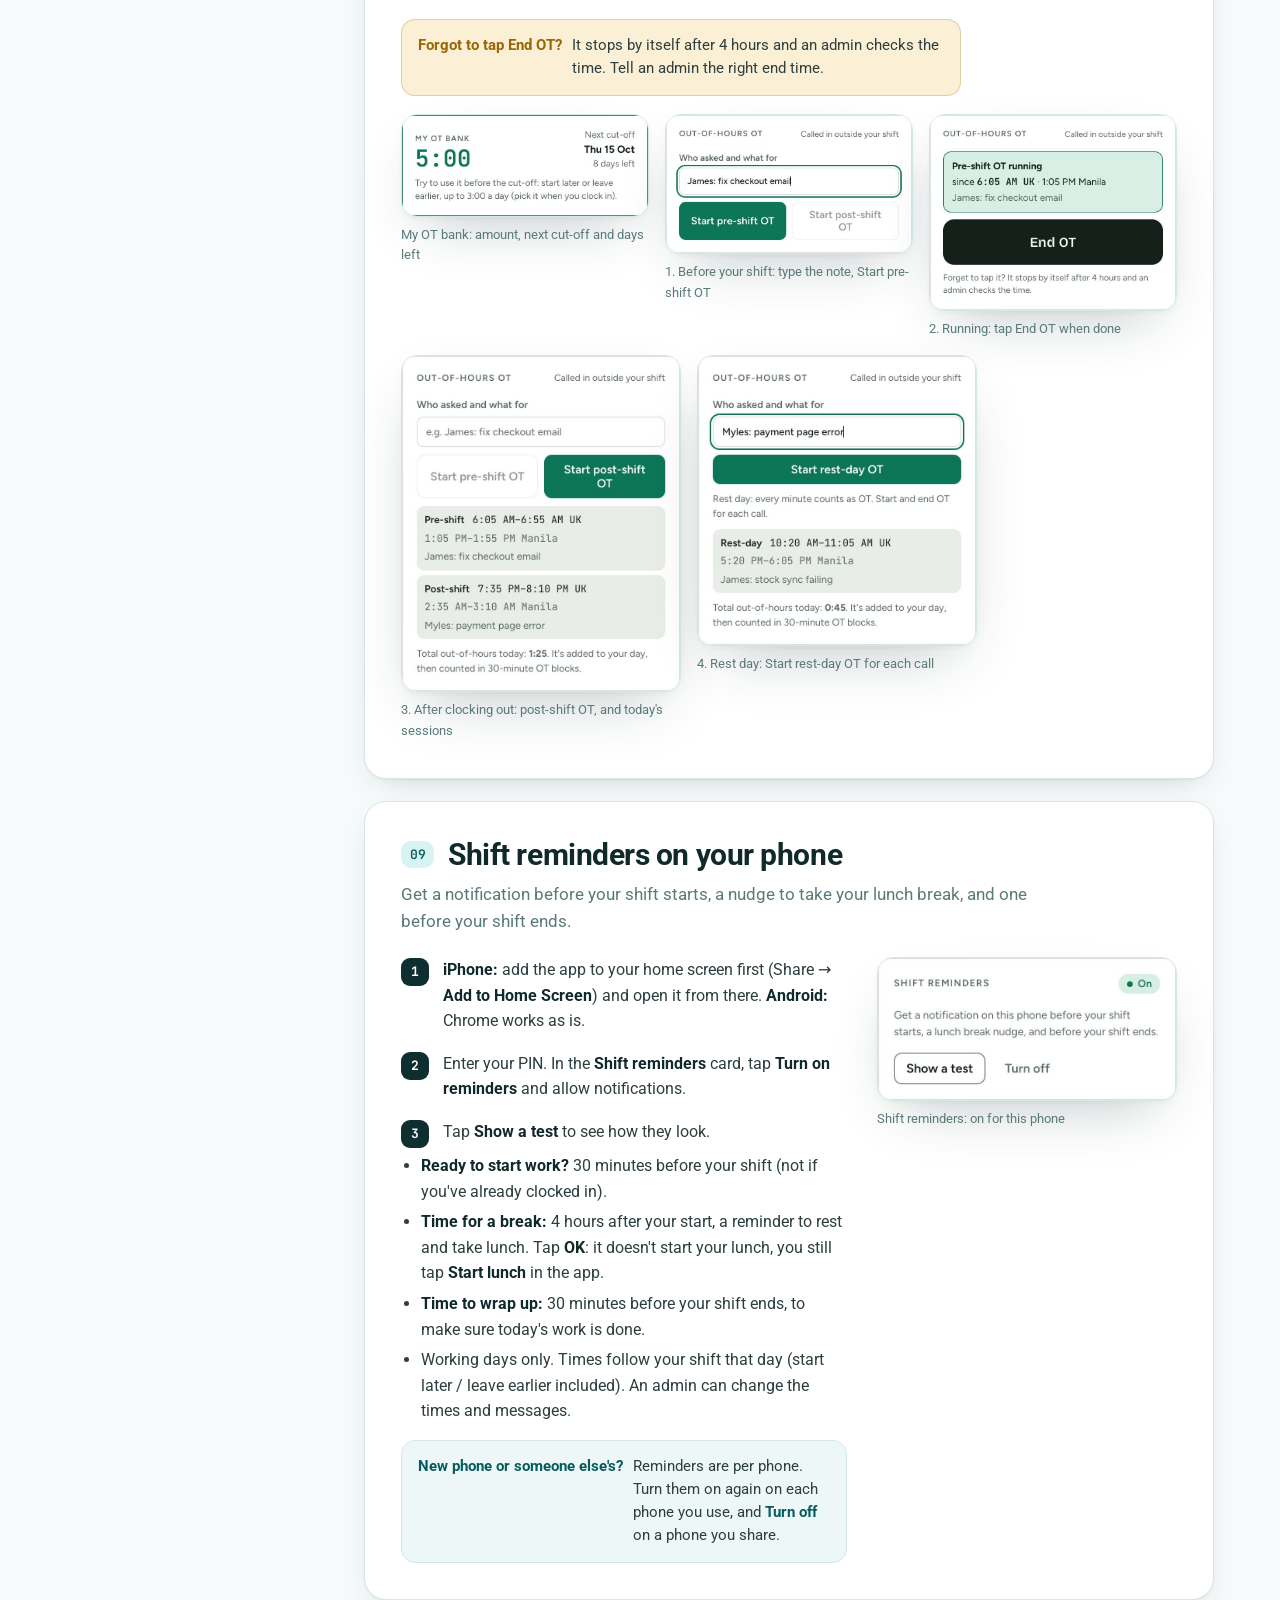
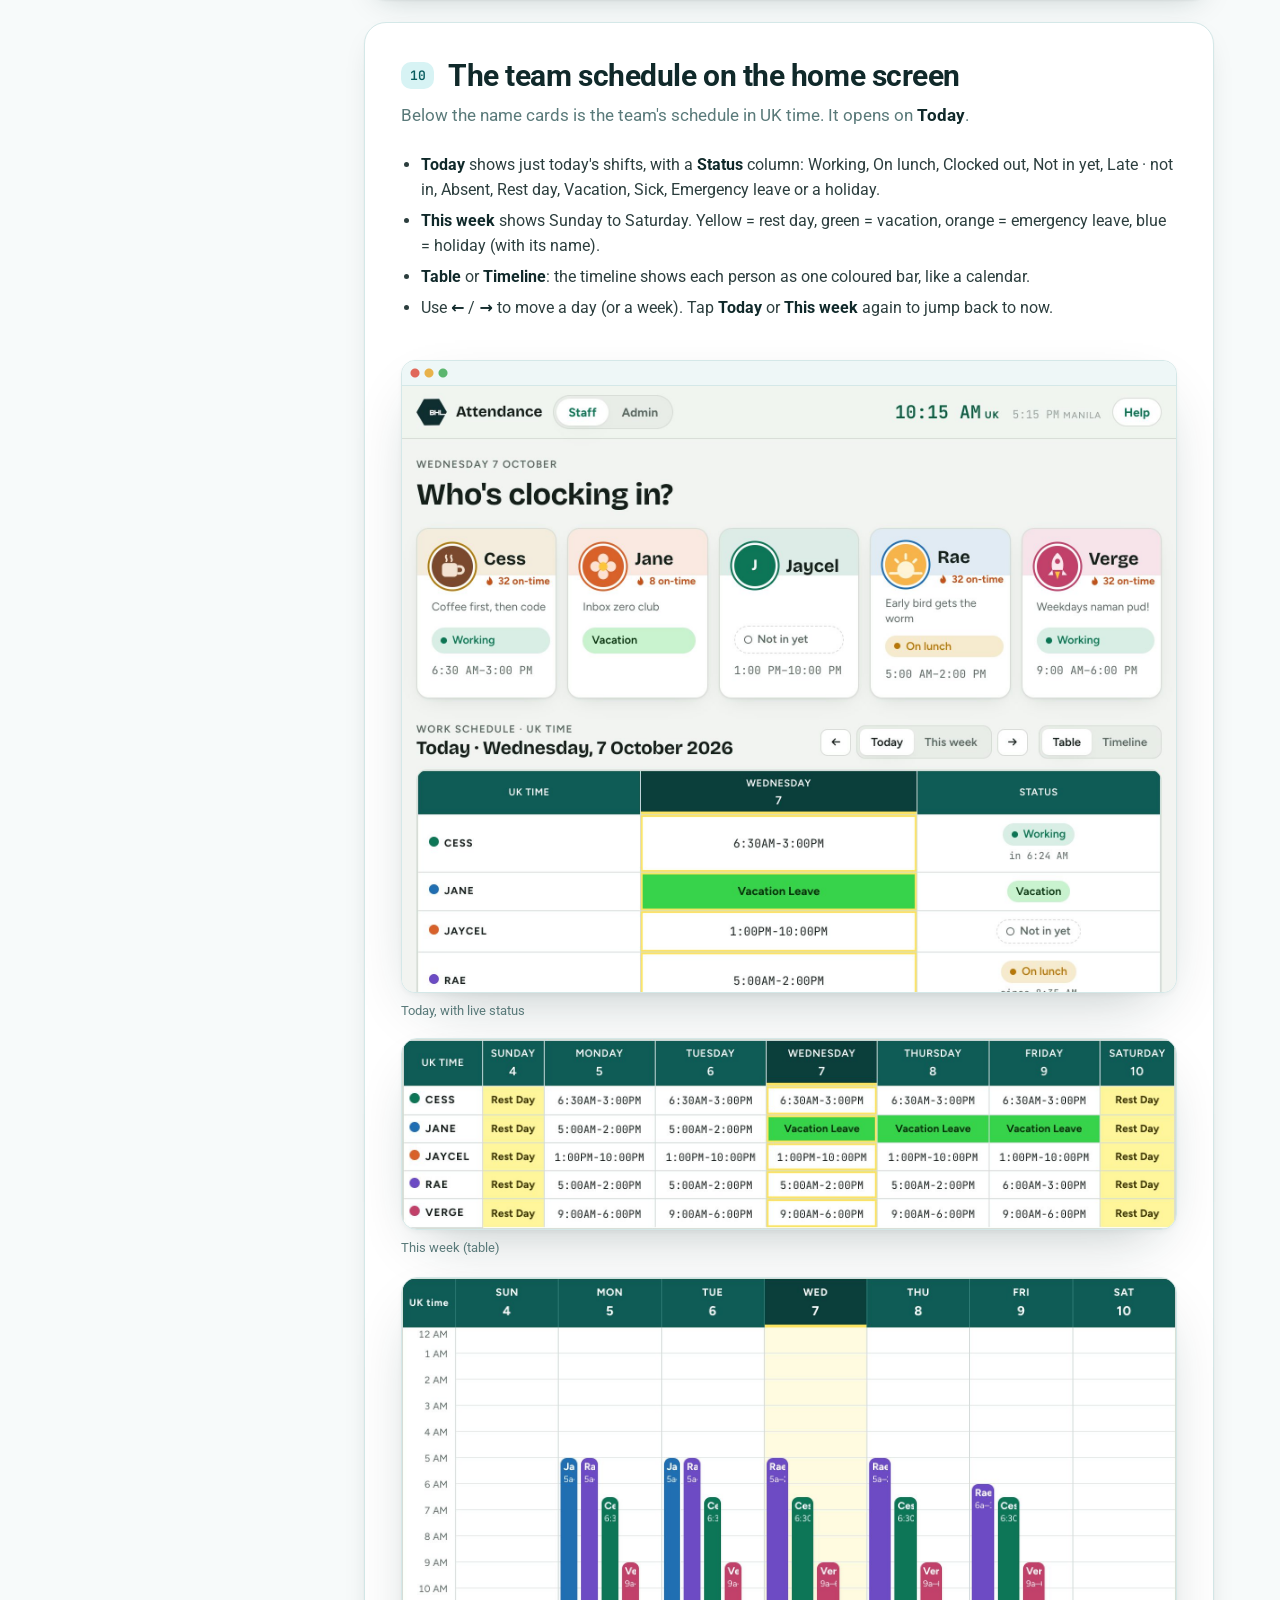
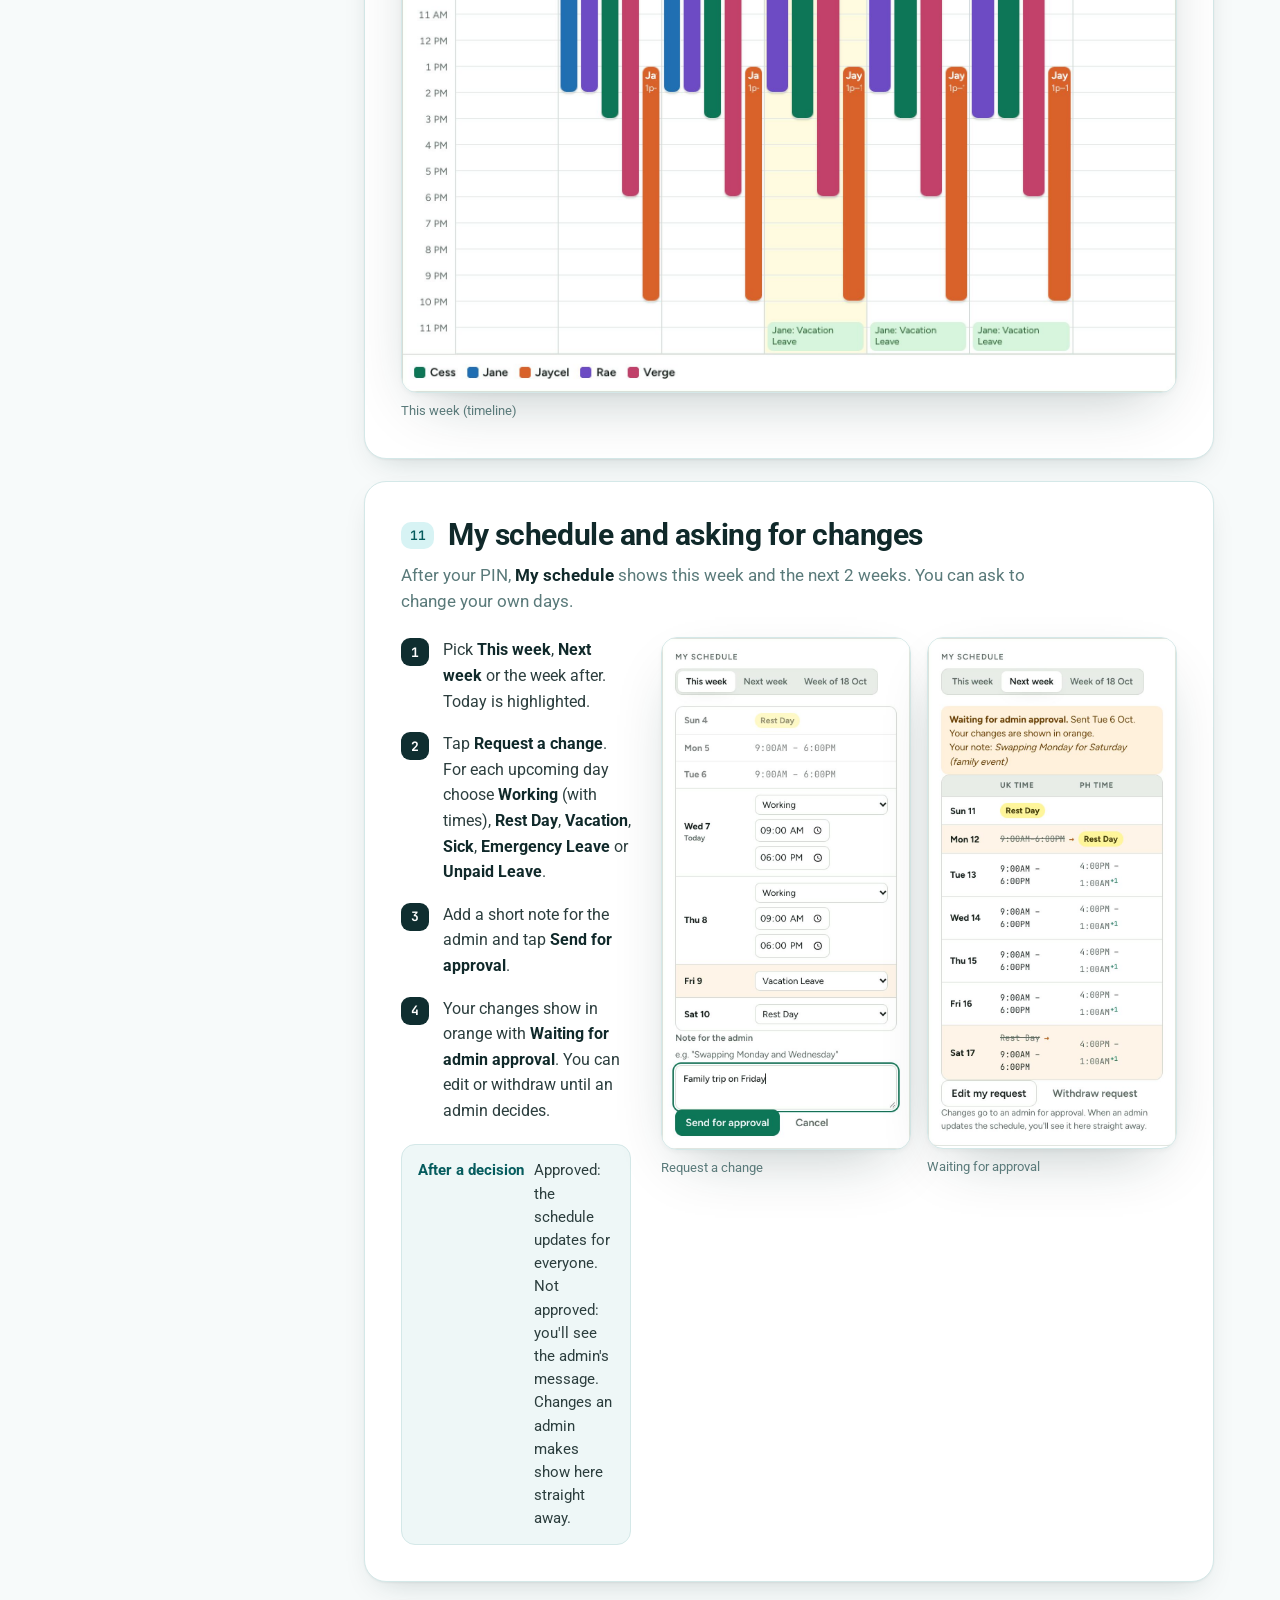
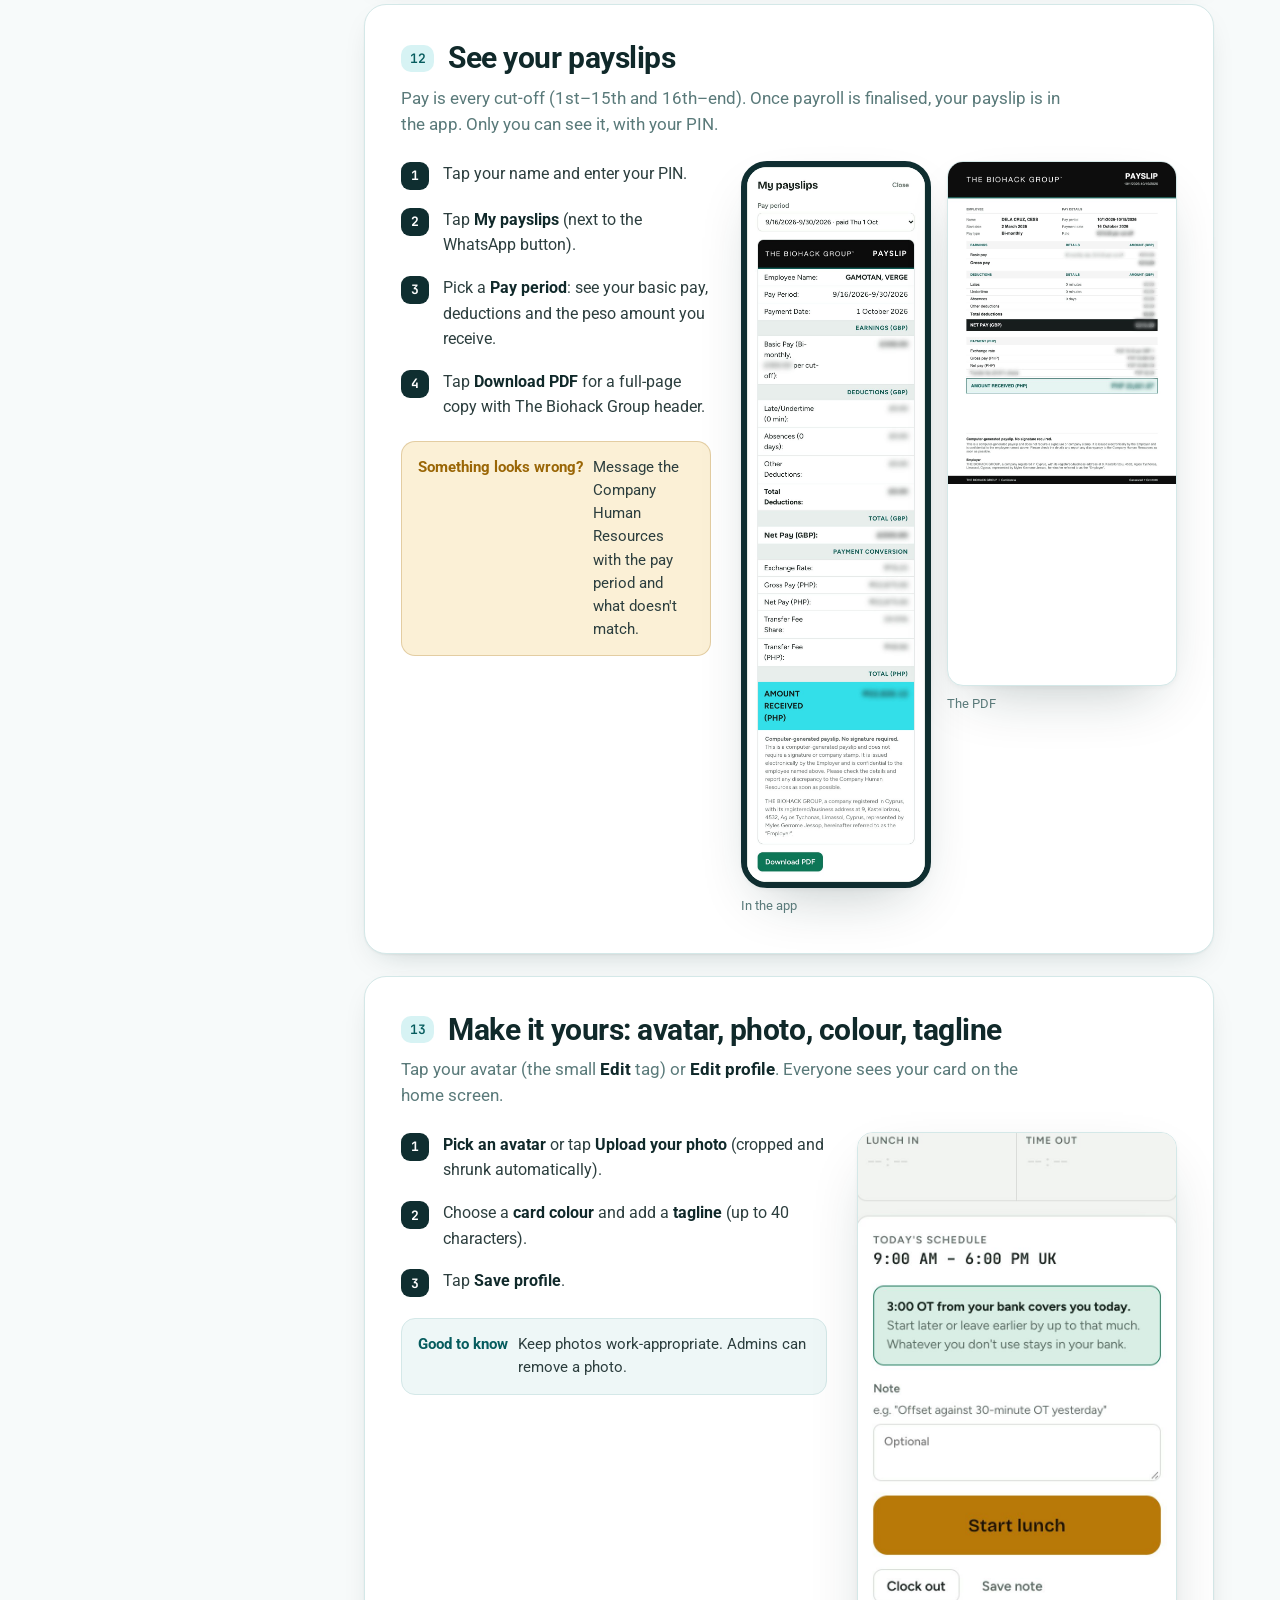
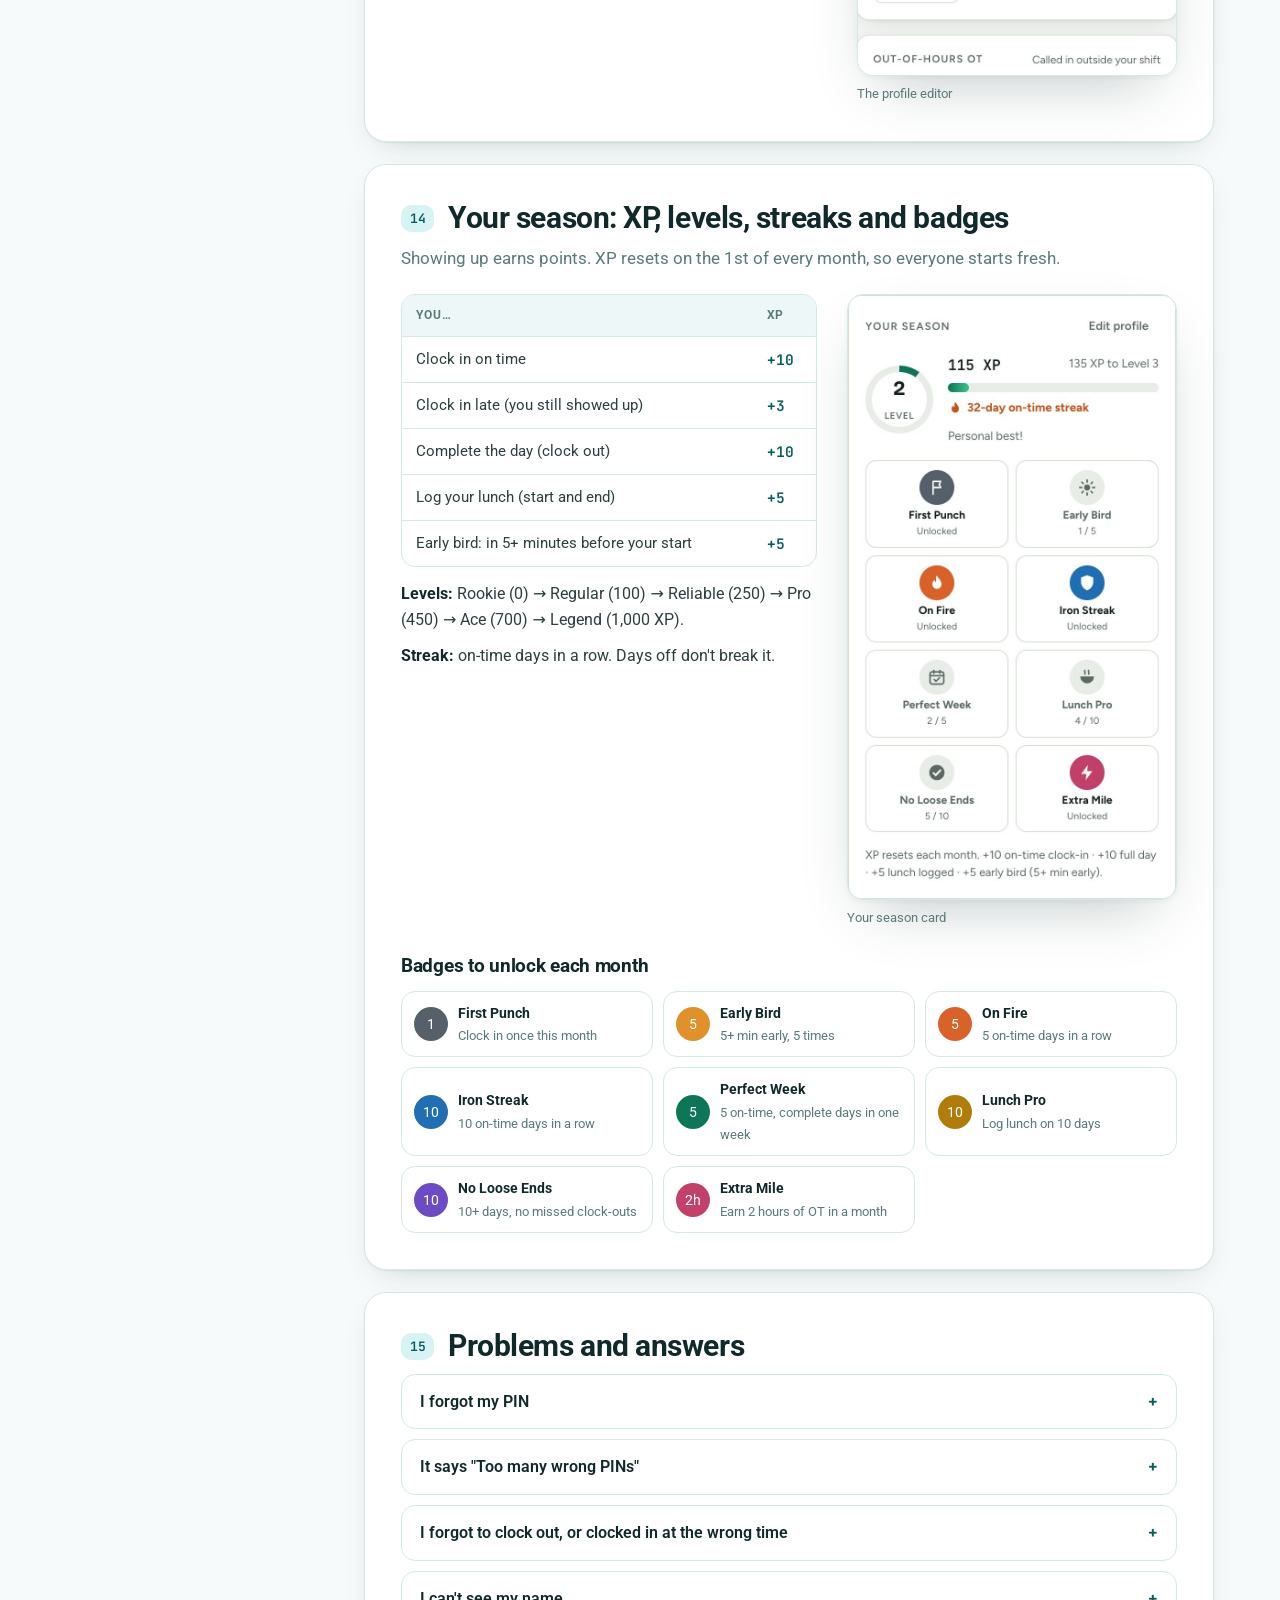
==== commit 967ed6a0: "WhatsApp message: label UK times GMT in winter, GMT+1 during BST (per day) Co-Authored-By: Claude Op" ====
--- a/help/index.html
+++ b/help/index.html
@@ -251,7 +251,7 @@
       <button id="tabStaff" aria-pressed="true" data-g="staff">Staff guide</button>
       <button id="tabAdmin" aria-pressed="false" data-g="admin">Admin &amp; Finance</button>
     </div>
-    <p class="note">The pictures show example entries, and all pay amounts in them are blurred. All times in the app and the WhatsApp message are UK time (BST in summer, GMT in winter); Manila time is shown underneath in grey.</p>
+    <p class="note">The pictures show example entries, and all pay amounts in them are blurred. All times in the app are UK time; the WhatsApp message labels them GMT in winter and GMT+1 in summer (BST); Manila time is shown underneath in grey.</p>
   </section>
 
   <section class="quick" data-quick="staff">
@@ -623,7 +623,7 @@
 
   <h3 style="margin-top:28px;font-size:19px">Words you'll see</h3>
   <div class="gloss">
-    <div><b>UK time</b>The time in London. Your schedule, records and WhatsApp message use it. It follows the clock change: BST (GMT+1) in summer, GMT in winter.</div>
+    <div><b>UK time</b>The time in London. Your schedule and records use it. It follows the clock change, so the WhatsApp message says GMT+1 in summer (BST) and GMT in winter.</div>
     <div><b>Expected hours</b>Your scheduled day minus its planned lunch.</div>
     <div><b>OT</b>Extra time beyond your expected hours, in 30-minute blocks.</div>
     <div><b>OT to use today</b>OT from your last work day. Use it today or it expires tonight.</div>
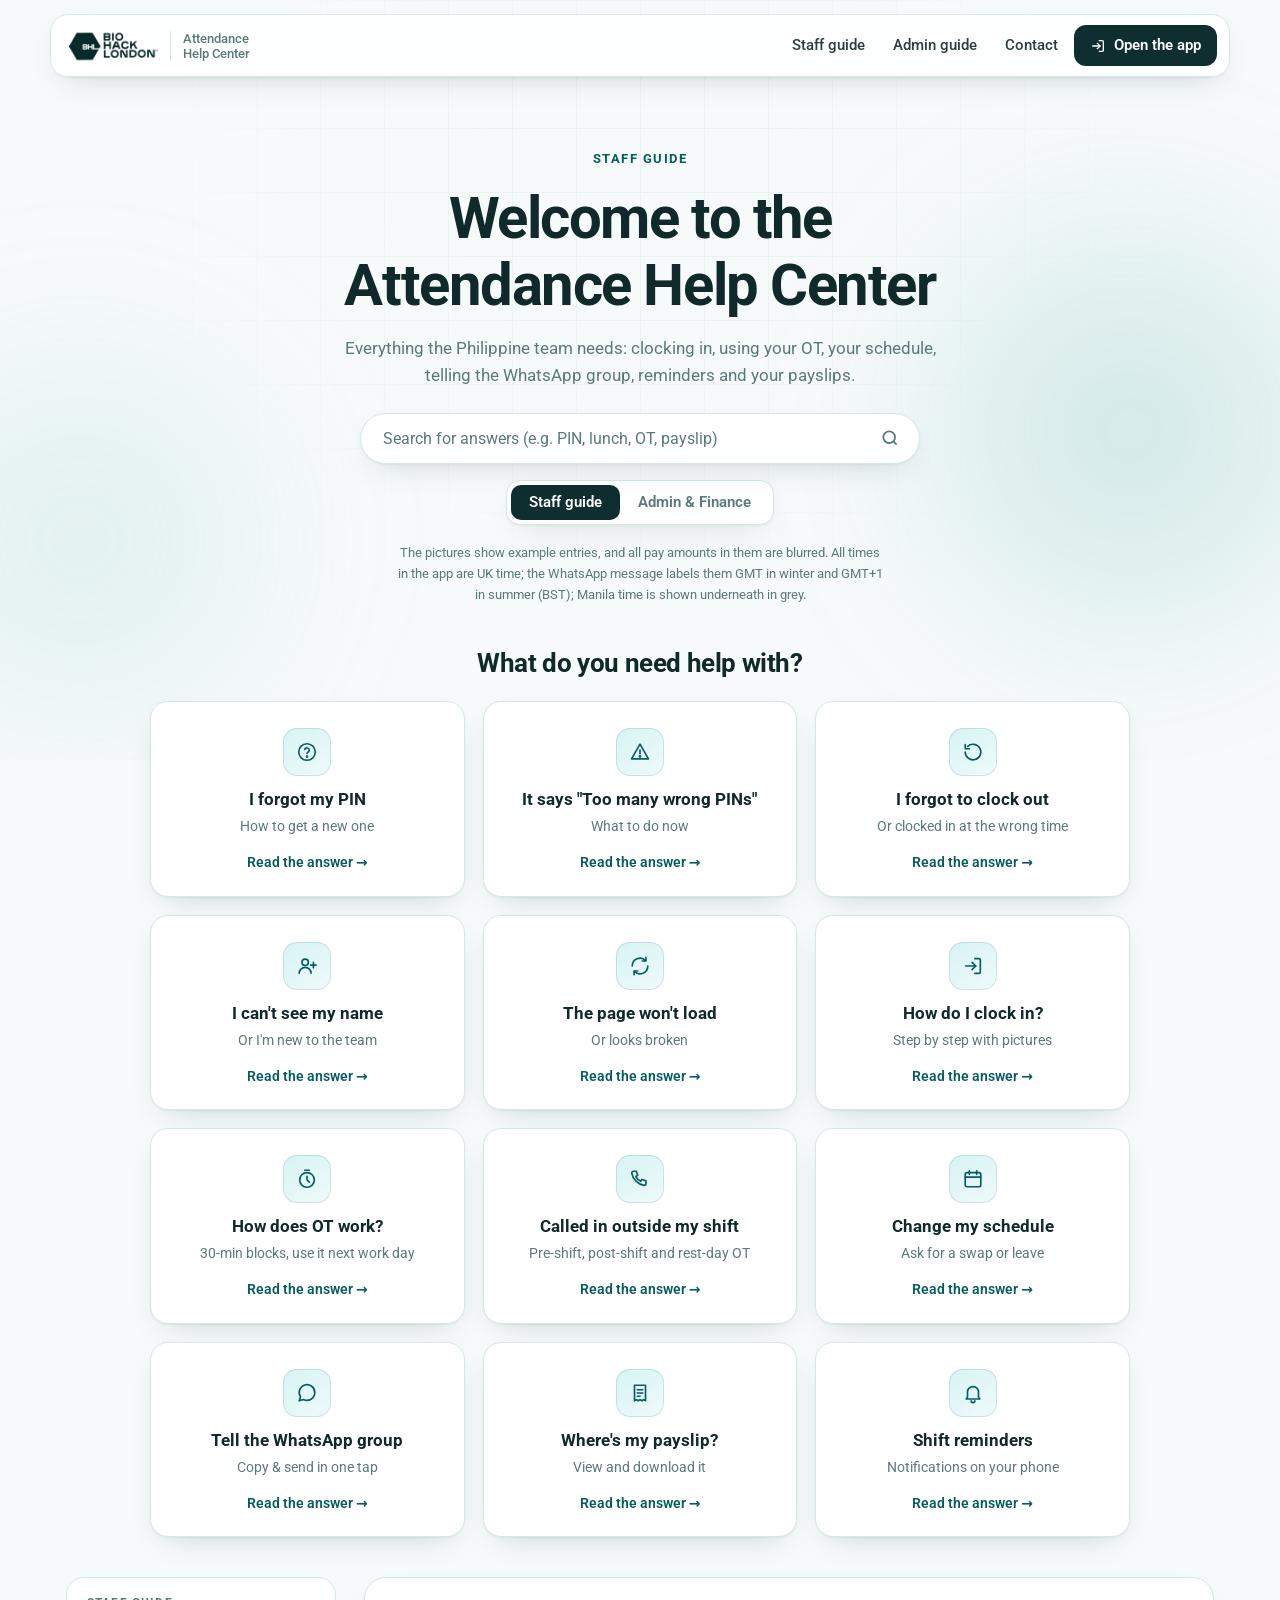
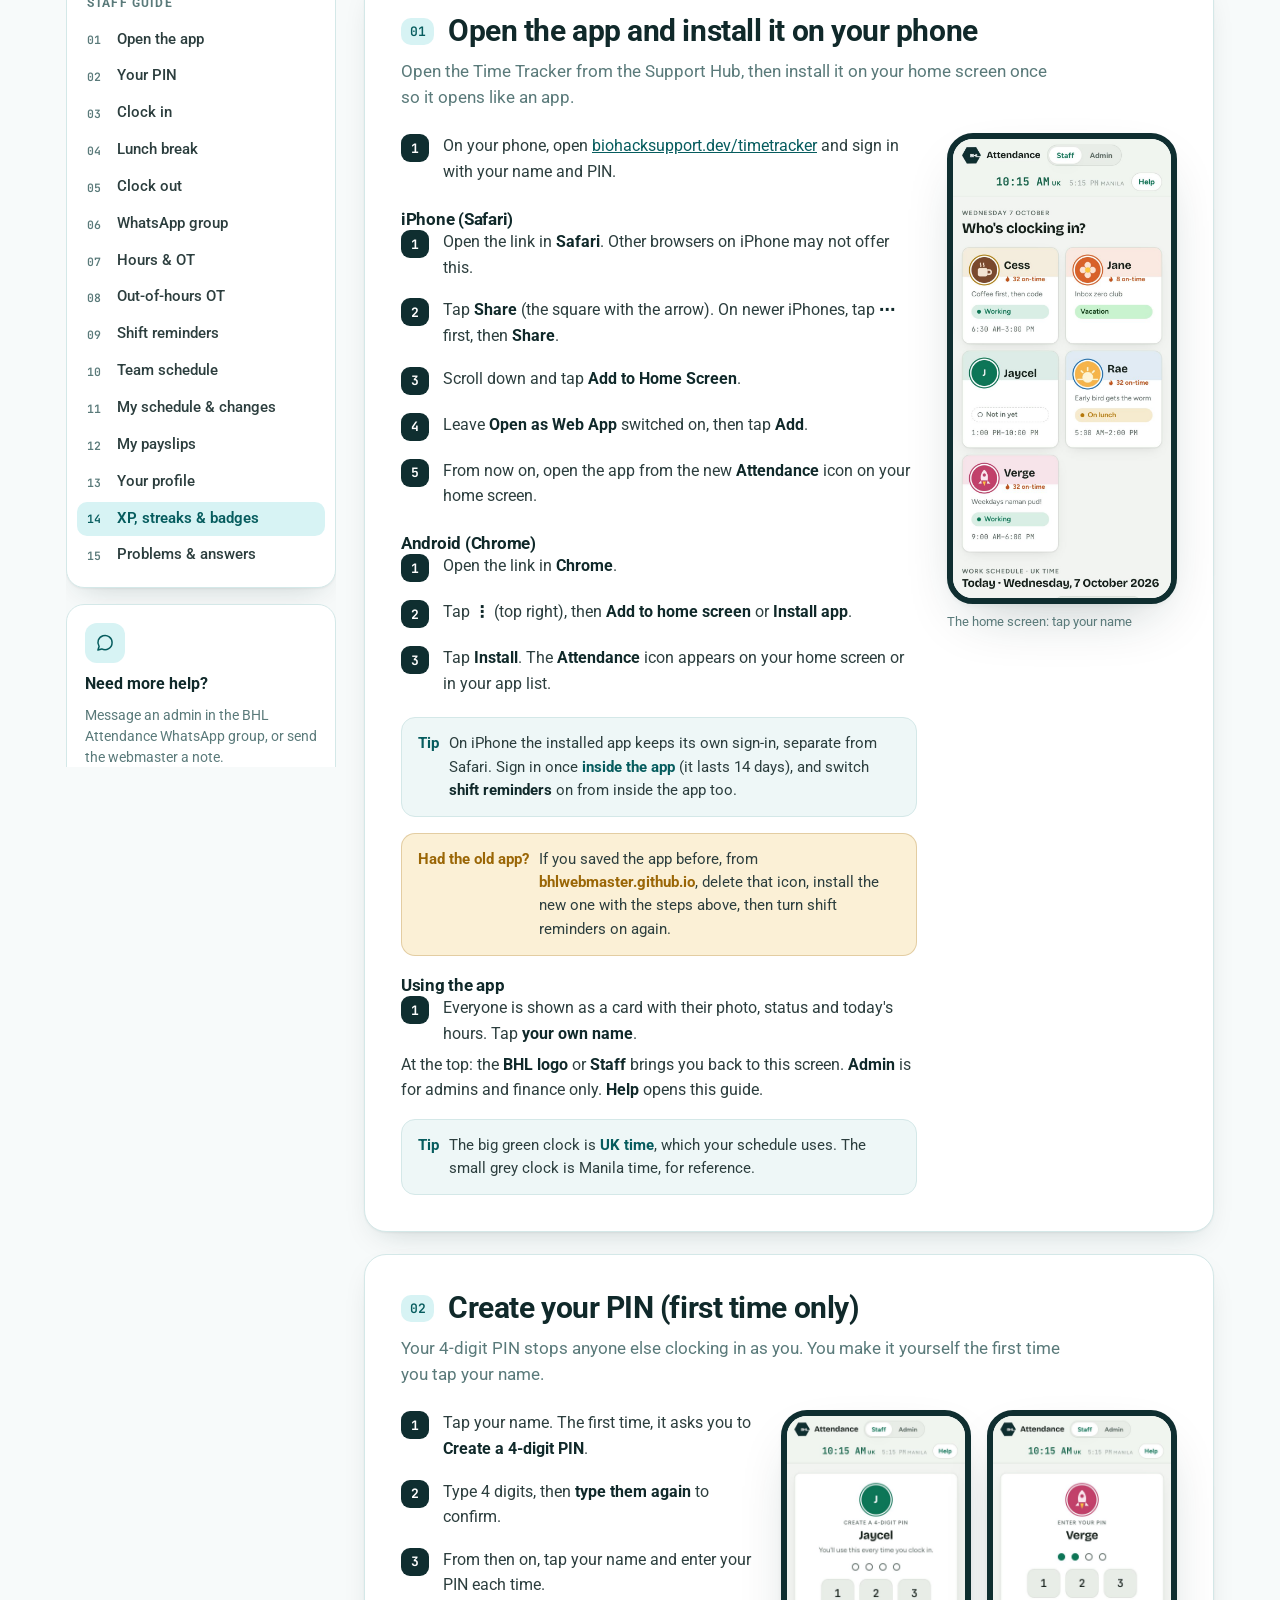
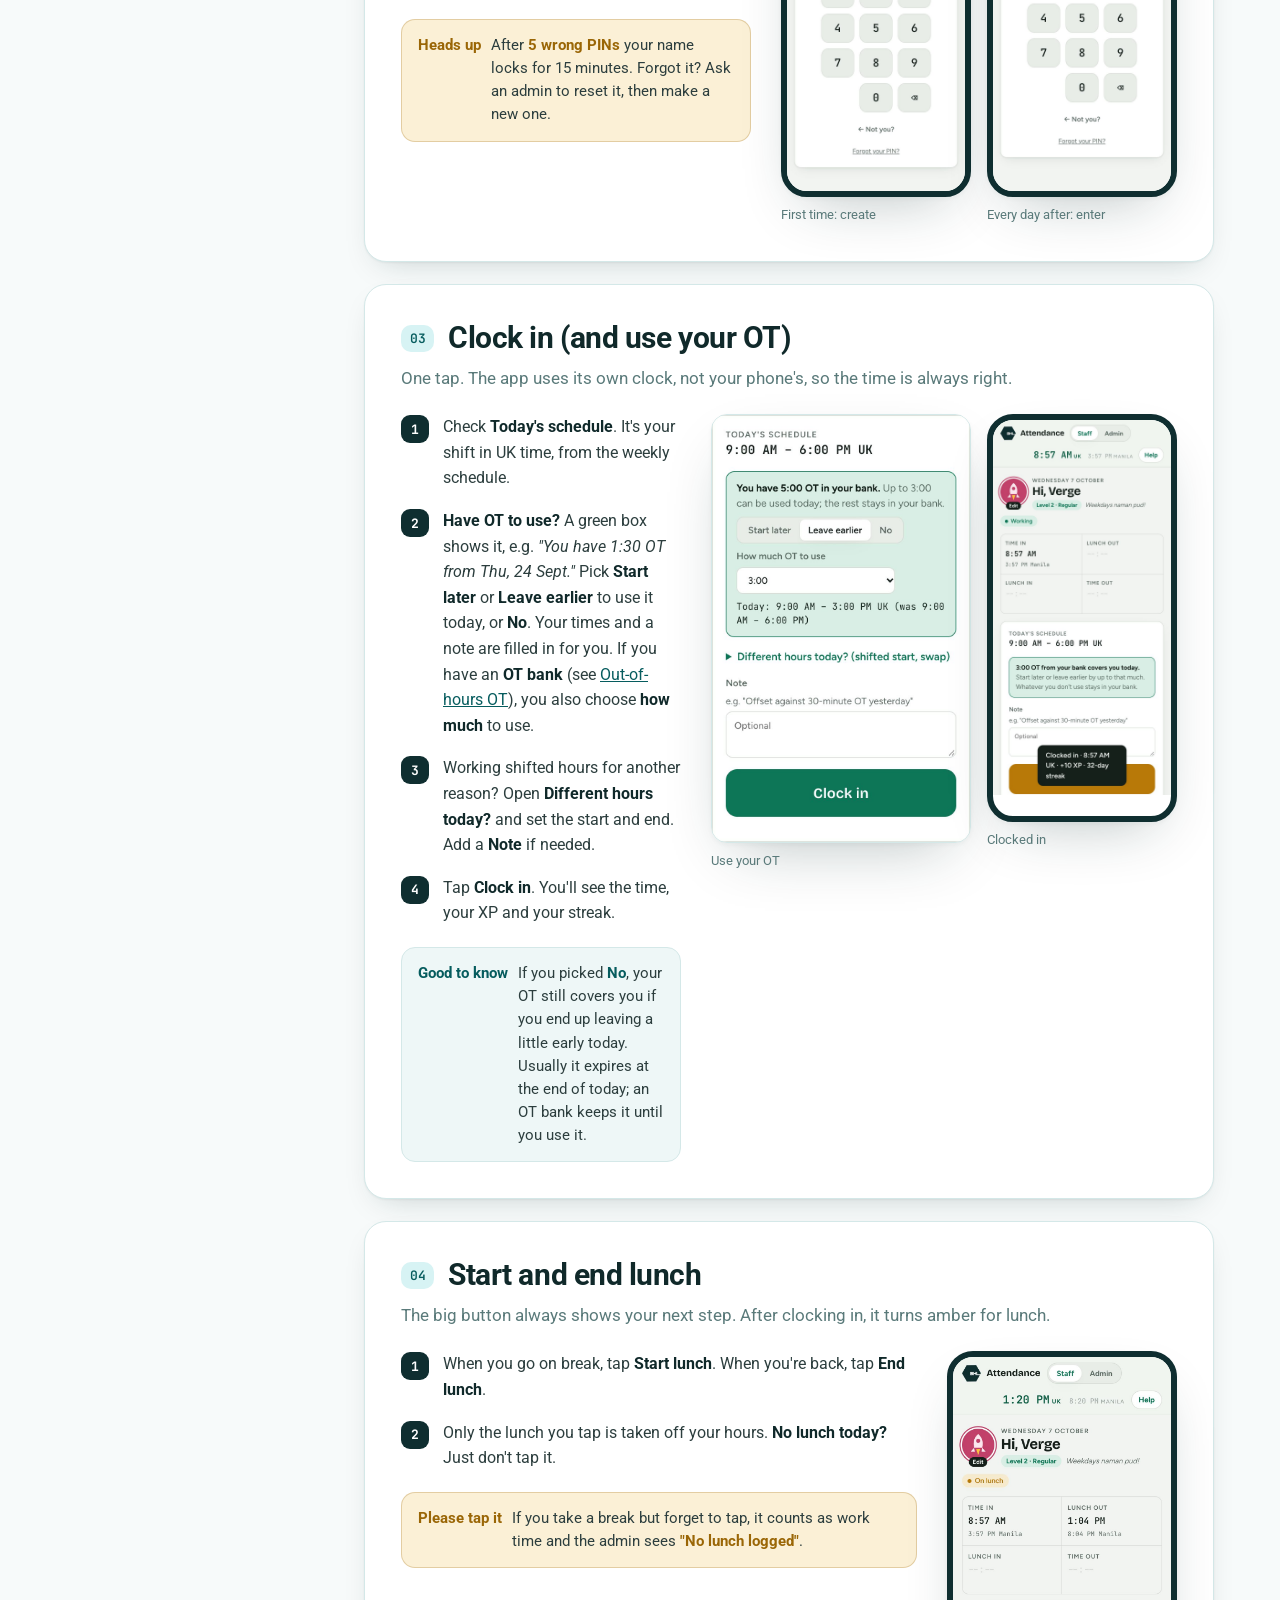
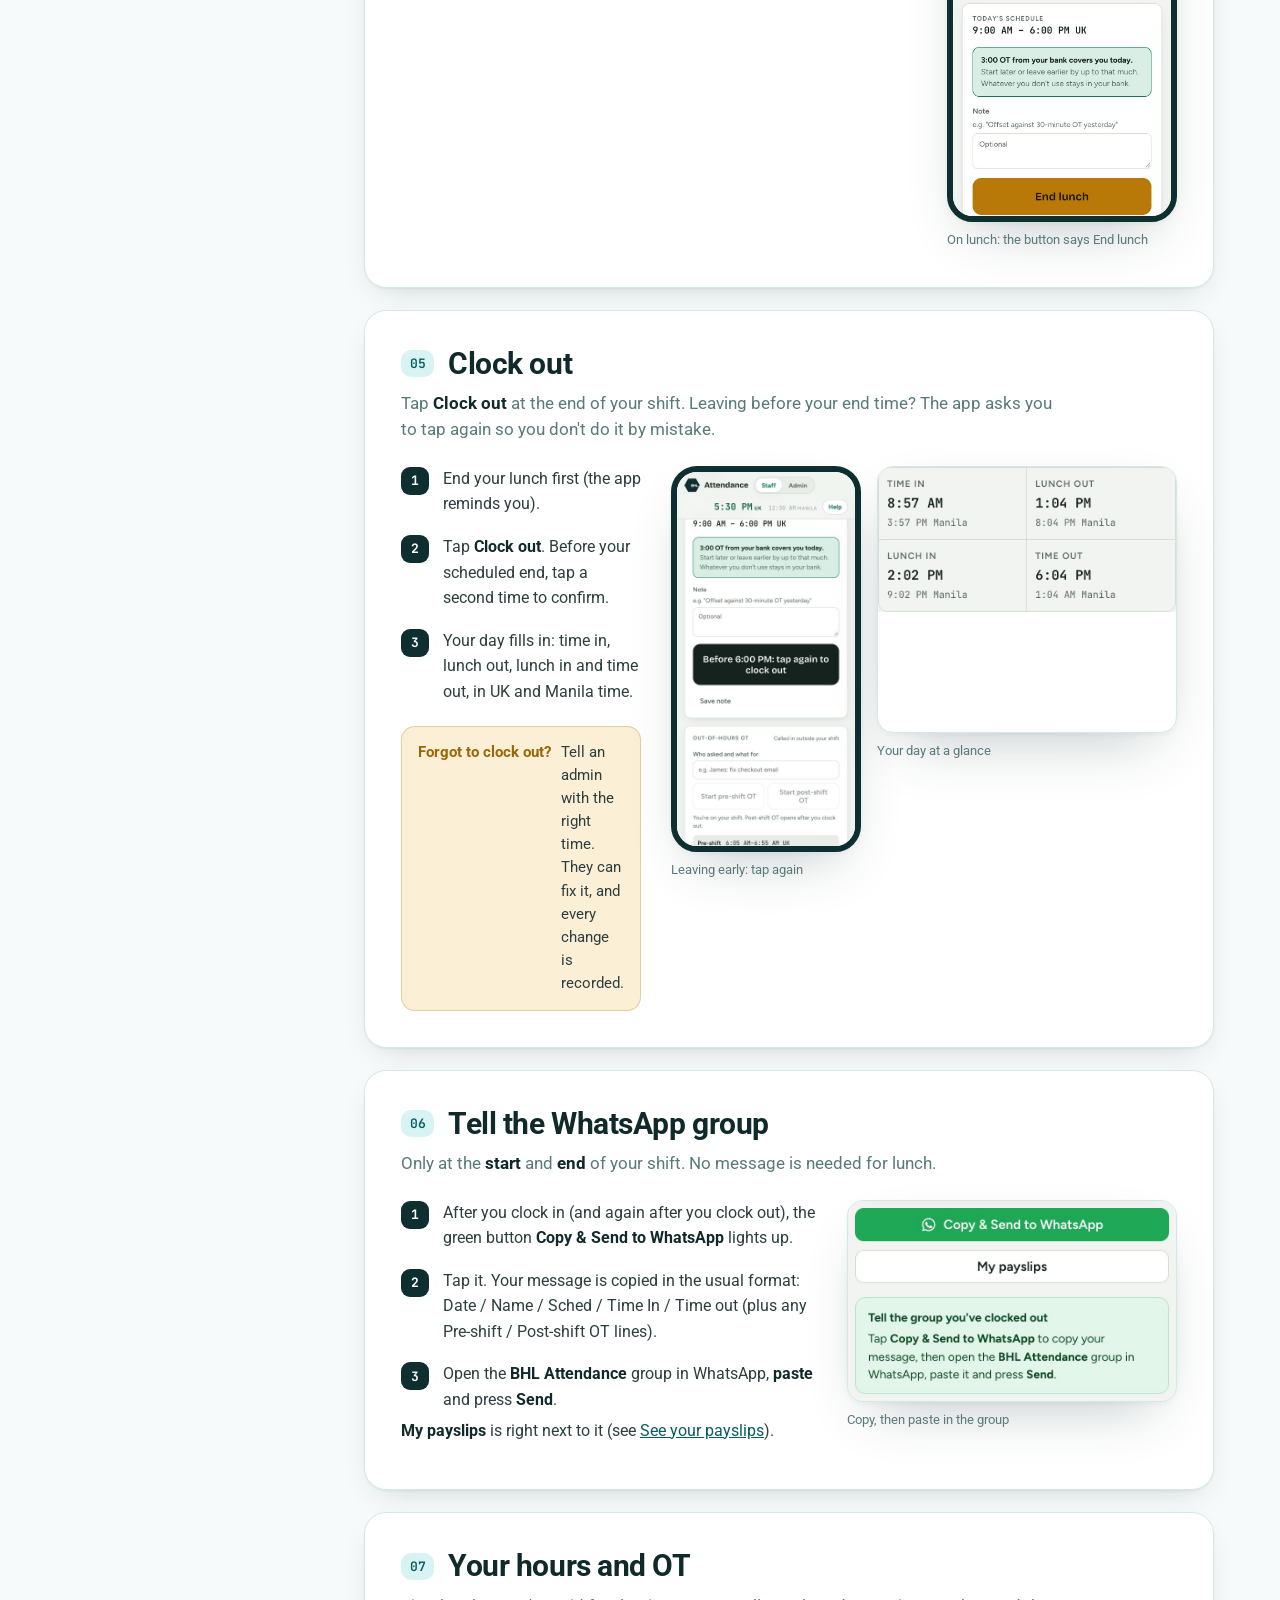
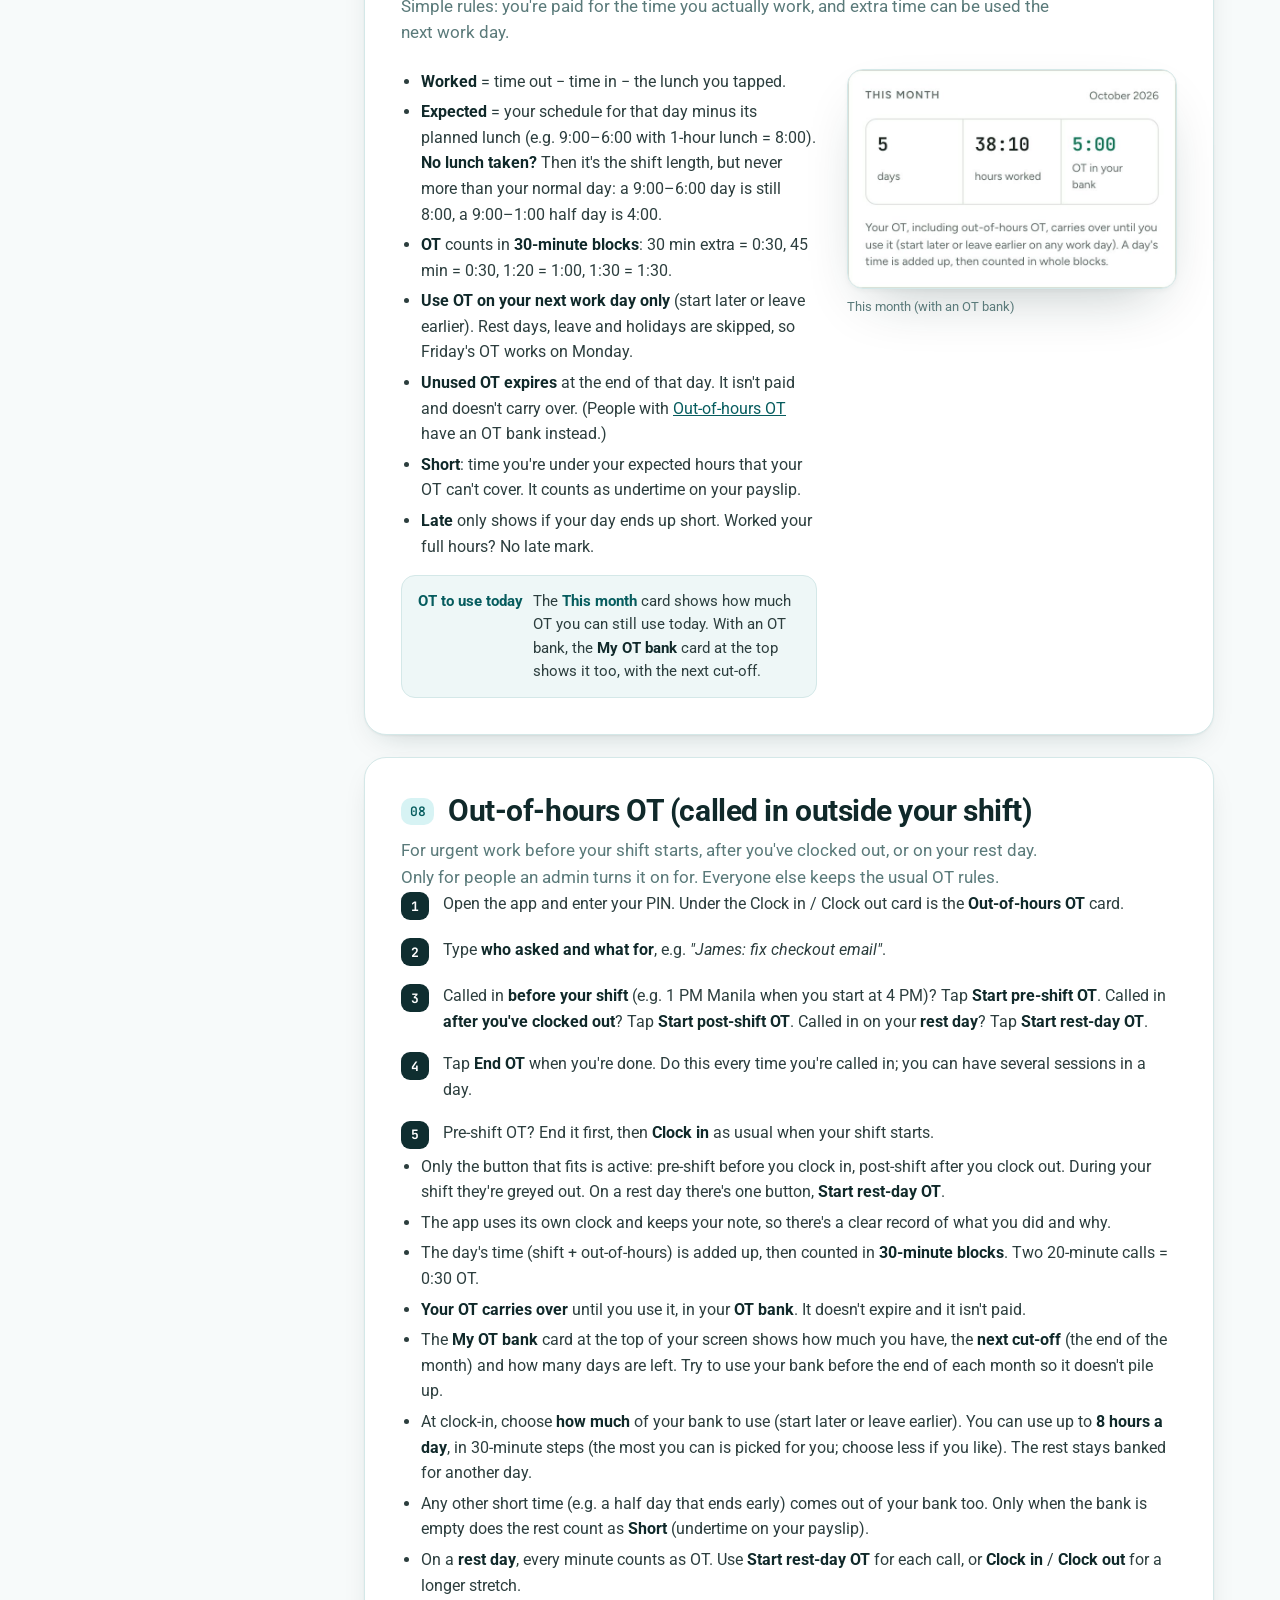
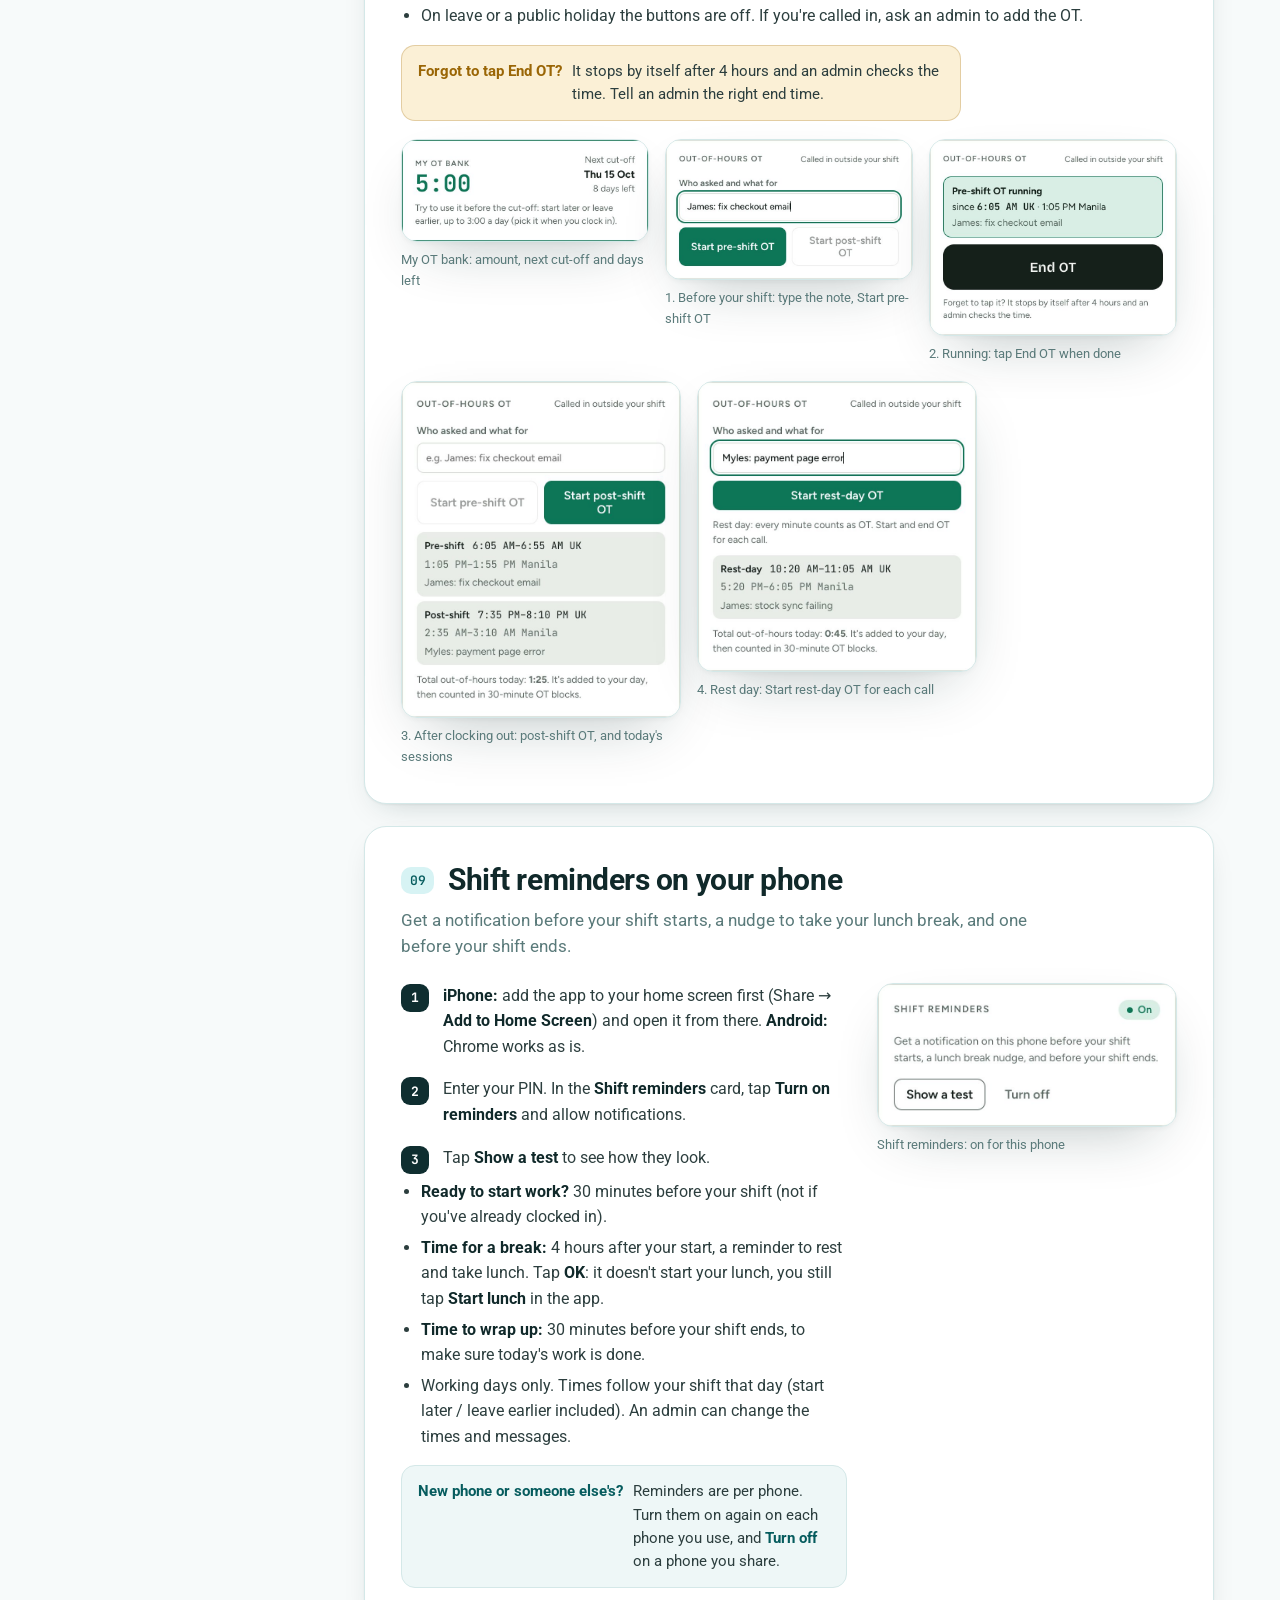
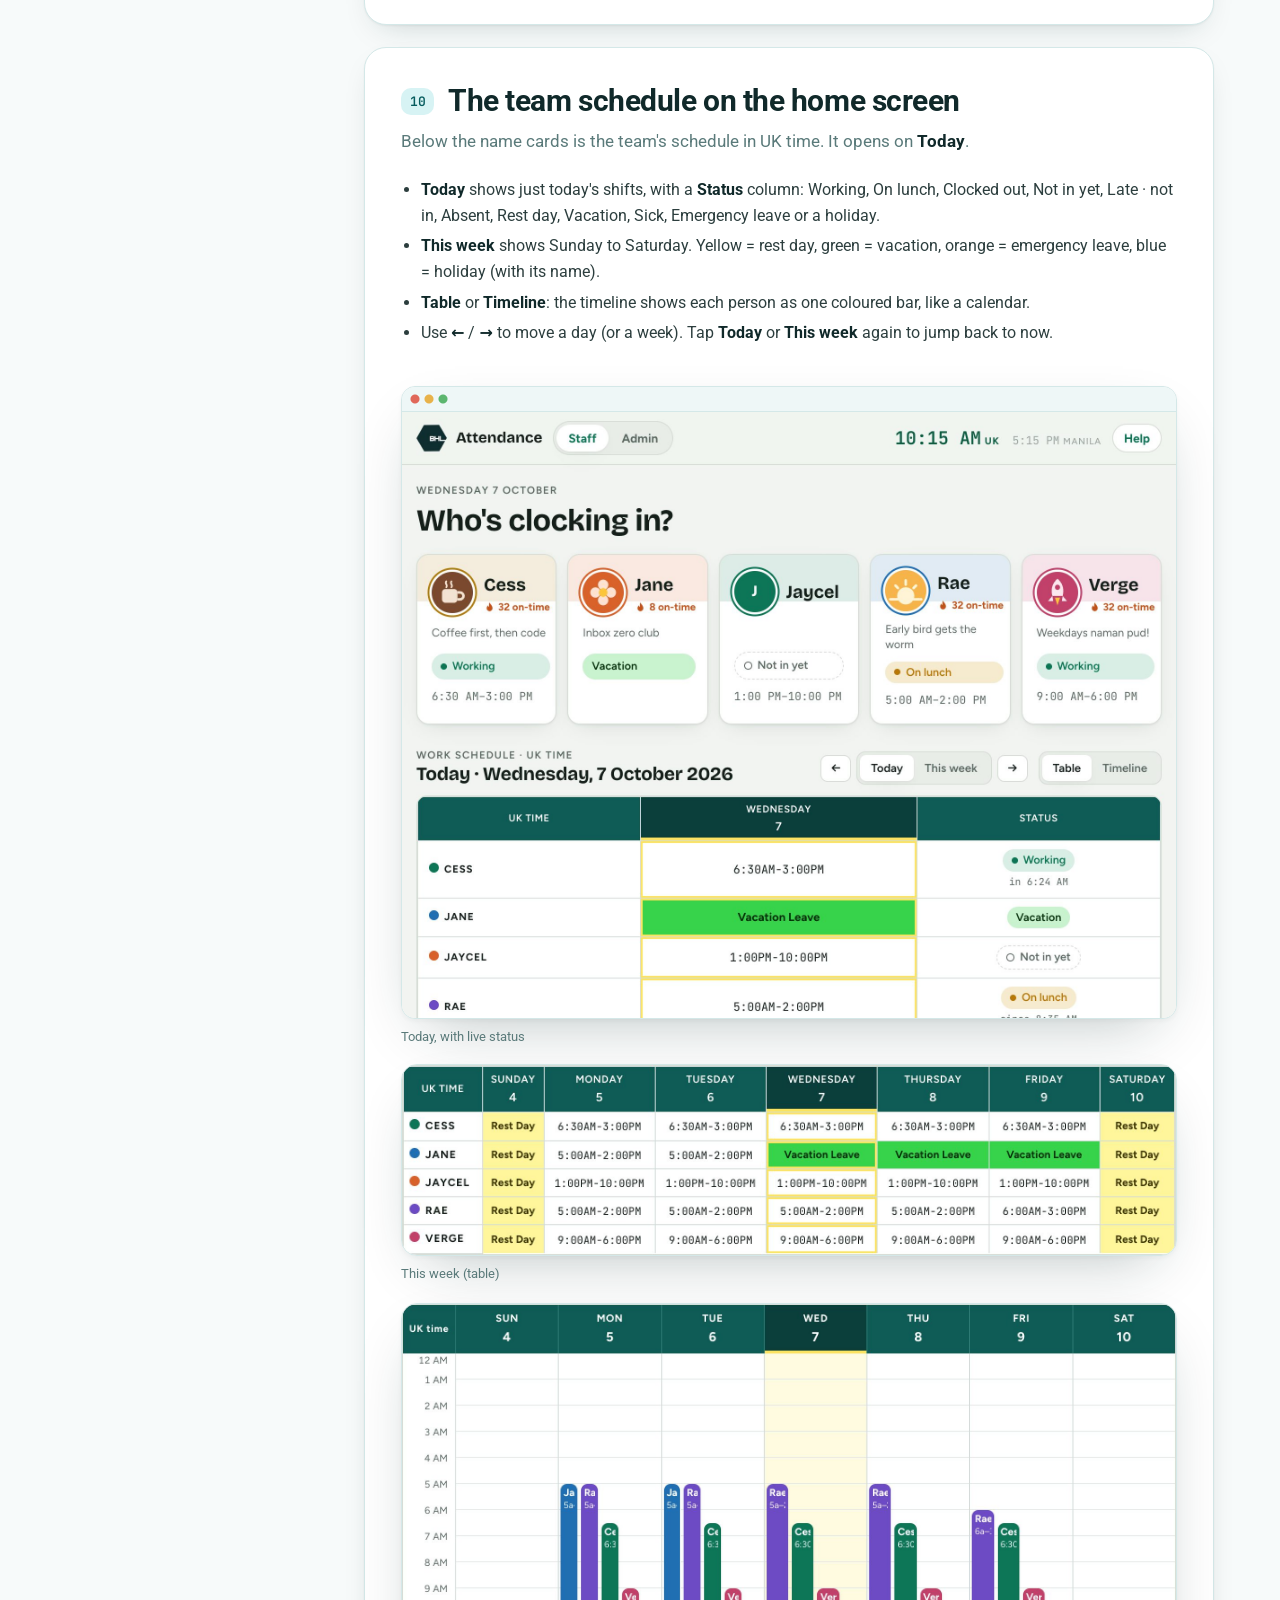
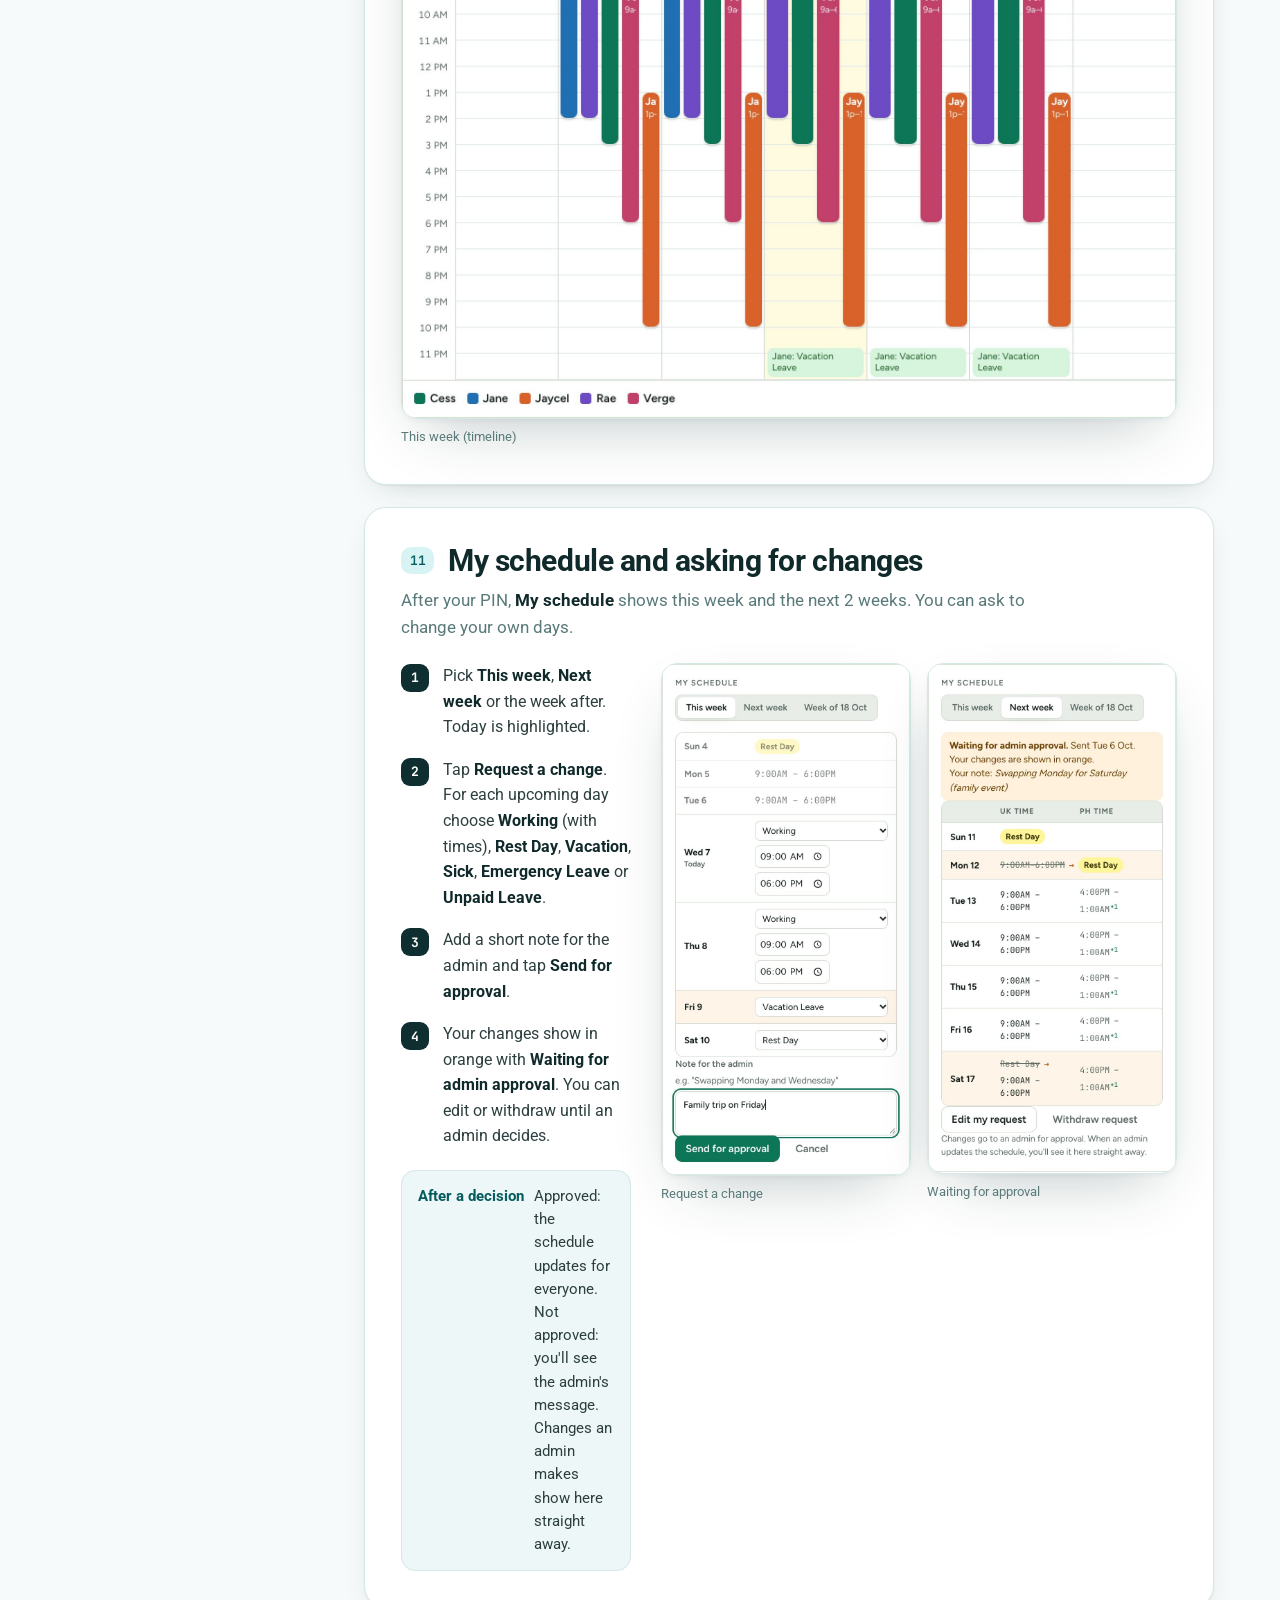
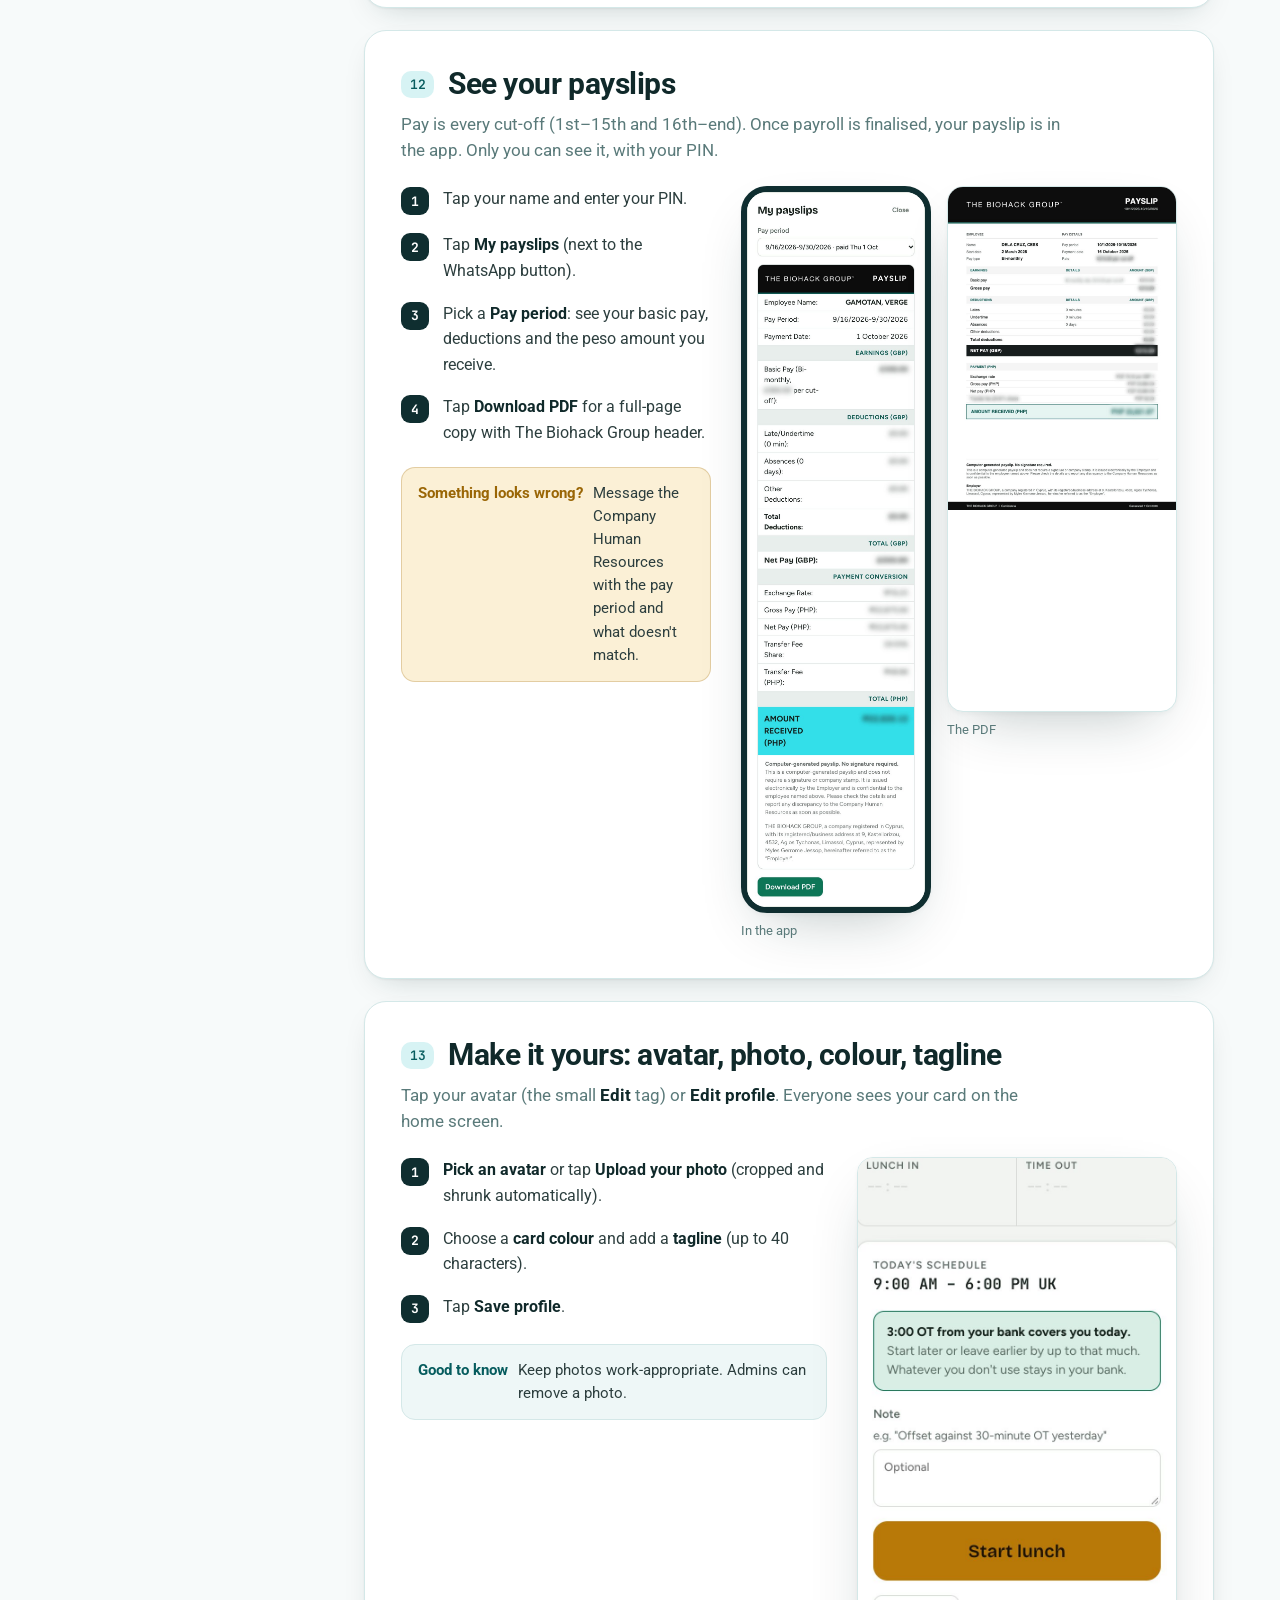
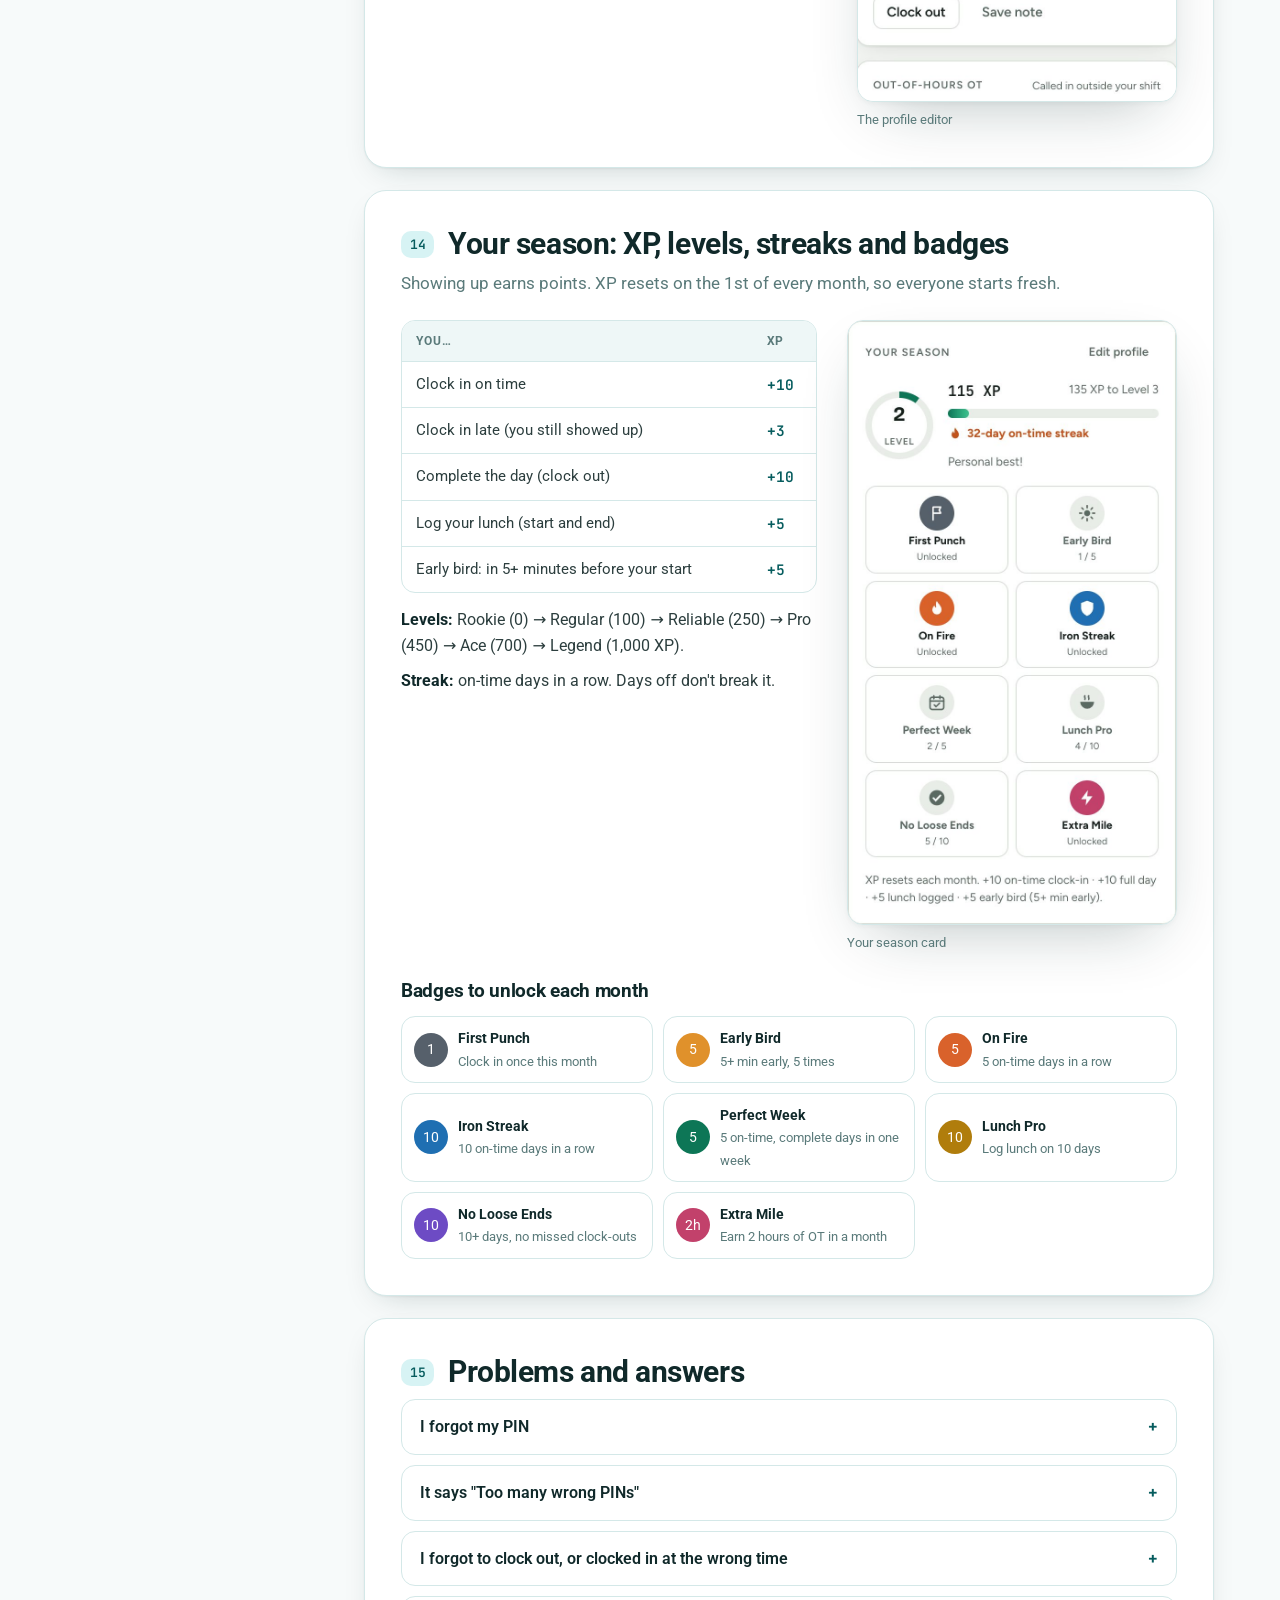
==== commit d8b37823: "OT bank: use up to 8 hours a day (30-minute steps) by default; help updated Co-Authored-By: Claude O" ====
--- a/help/index.html
+++ b/help/index.html
@@ -457,7 +457,7 @@
         <li>The day's time (shift + out-of-hours) is added up, then counted in <b>30-minute blocks</b>. Two 20-minute calls = 0:30 OT.</li>
         <li><b>Your OT carries over</b> until you use it, in your <b>OT bank</b>. It doesn't expire and it isn't paid.</li>
         <li>The <b>My OT bank</b> card at the top of your screen shows how much you have, the <b>next cut-off</b> (the end of the month) and how many days are left. Try to use your bank before the end of each month so it doesn't pile up.</li>
-        <li>At clock-in, choose <b>how much</b> of your bank to use (start later or leave earlier). You can use up to <b>3 hours a day</b> (the most you can is picked for you; choose less if you like). The rest stays banked for another day.</li>
+        <li>At clock-in, choose <b>how much</b> of your bank to use (start later or leave earlier). You can use up to <b>8 hours a day</b>, in 30-minute steps (the most you can is picked for you; choose less if you like). The rest stays banked for another day.</li>
         <li>Any other short time (e.g. a half day that ends early) comes out of your bank too. Only when the bank is empty does the rest count as <b>Short</b> (undertime on your payslip).</li>
         <li>On a <b>rest day</b>, every minute counts as OT. Use <b>Start rest-day OT</b> for each call, or <b>Clock in</b> / <b>Clock out</b> for a longer stretch.</li>
         <li>On leave or a public holiday the buttons are off. If you're called in, ask an admin to add the OT.</li>
@@ -790,7 +790,7 @@
           <tr><td><b>Billable</b></td><td>Normal scheduled hours only: regular hours (capped at expected) + OT used to cover short time. OT itself isn't paid.</td></tr>
         </tbody></table></div>
       <p style="margin-top:12px"><b>Shift reminders</b> (Settings): turn each reminder on or off and set its minutes, title and message. <b>Send a test to all phones</b> checks it works. Under the buttons you can see who has reminders on. First-time setup is in the README (Reminders).</p>
-      <p style="margin-top:12px">Settings also has: <b>Count minutes before scheduled start</b> (on), <b>Judge by hours</b> (on), <b>OT bank cap</b> (8 hours), <b>Max OT bank use per day</b> (3 hours) and <b>Working days per cut-off</b> (10).</p>
+      <p style="margin-top:12px">Settings also has: <b>Count minutes before scheduled start</b> (on), <b>Judge by hours</b> (on), <b>OT bank cap</b> (8 hours), <b>Max OT bank use per day</b> (8 hours) and <b>Working days per cut-off</b> (10).</p>
     </div>
     <div class="shots" style="flex-direction:column;max-width:420px">
     <figure style="max-width:420px"><div class="crop" style="max-width:420px"><img src="img/a-reminders.jpg?v=20261007c" alt="Shift reminders settings"></div><figcaption>Settings → Shift reminders</figcaption></figure>
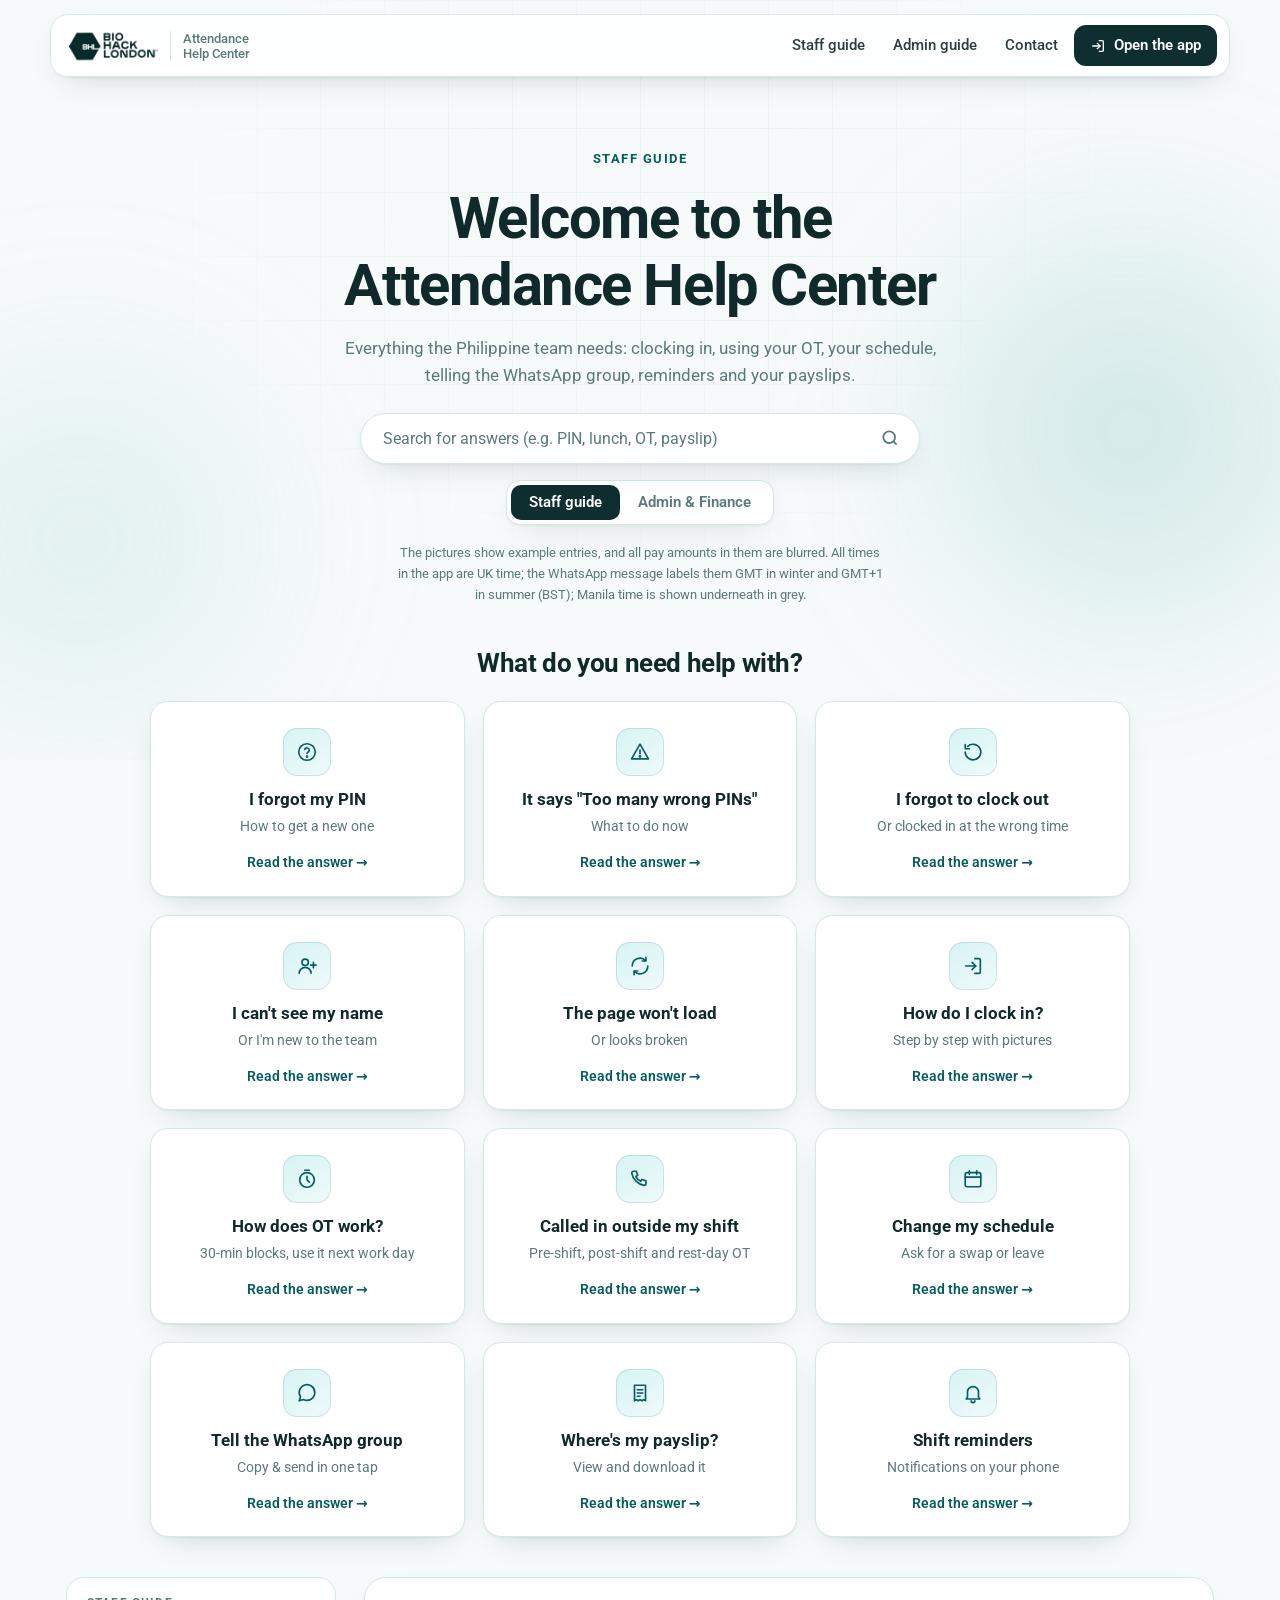
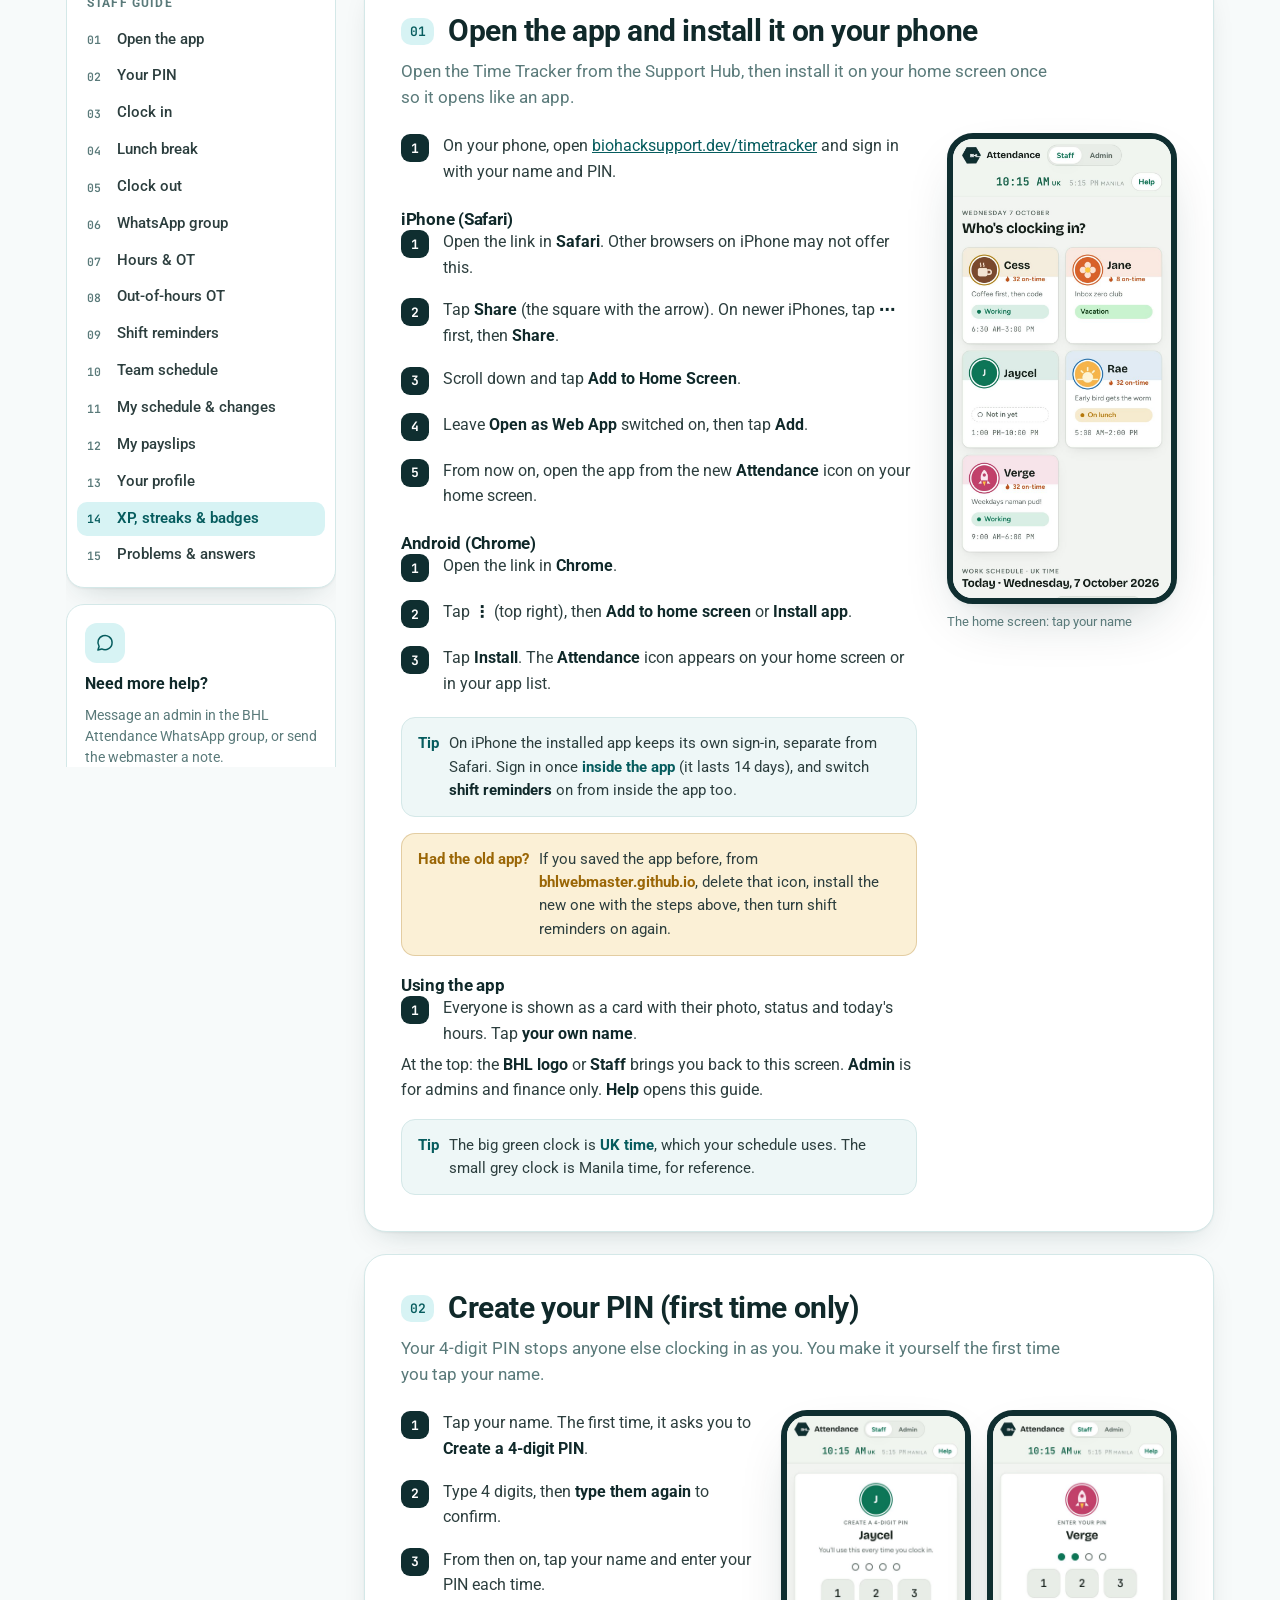
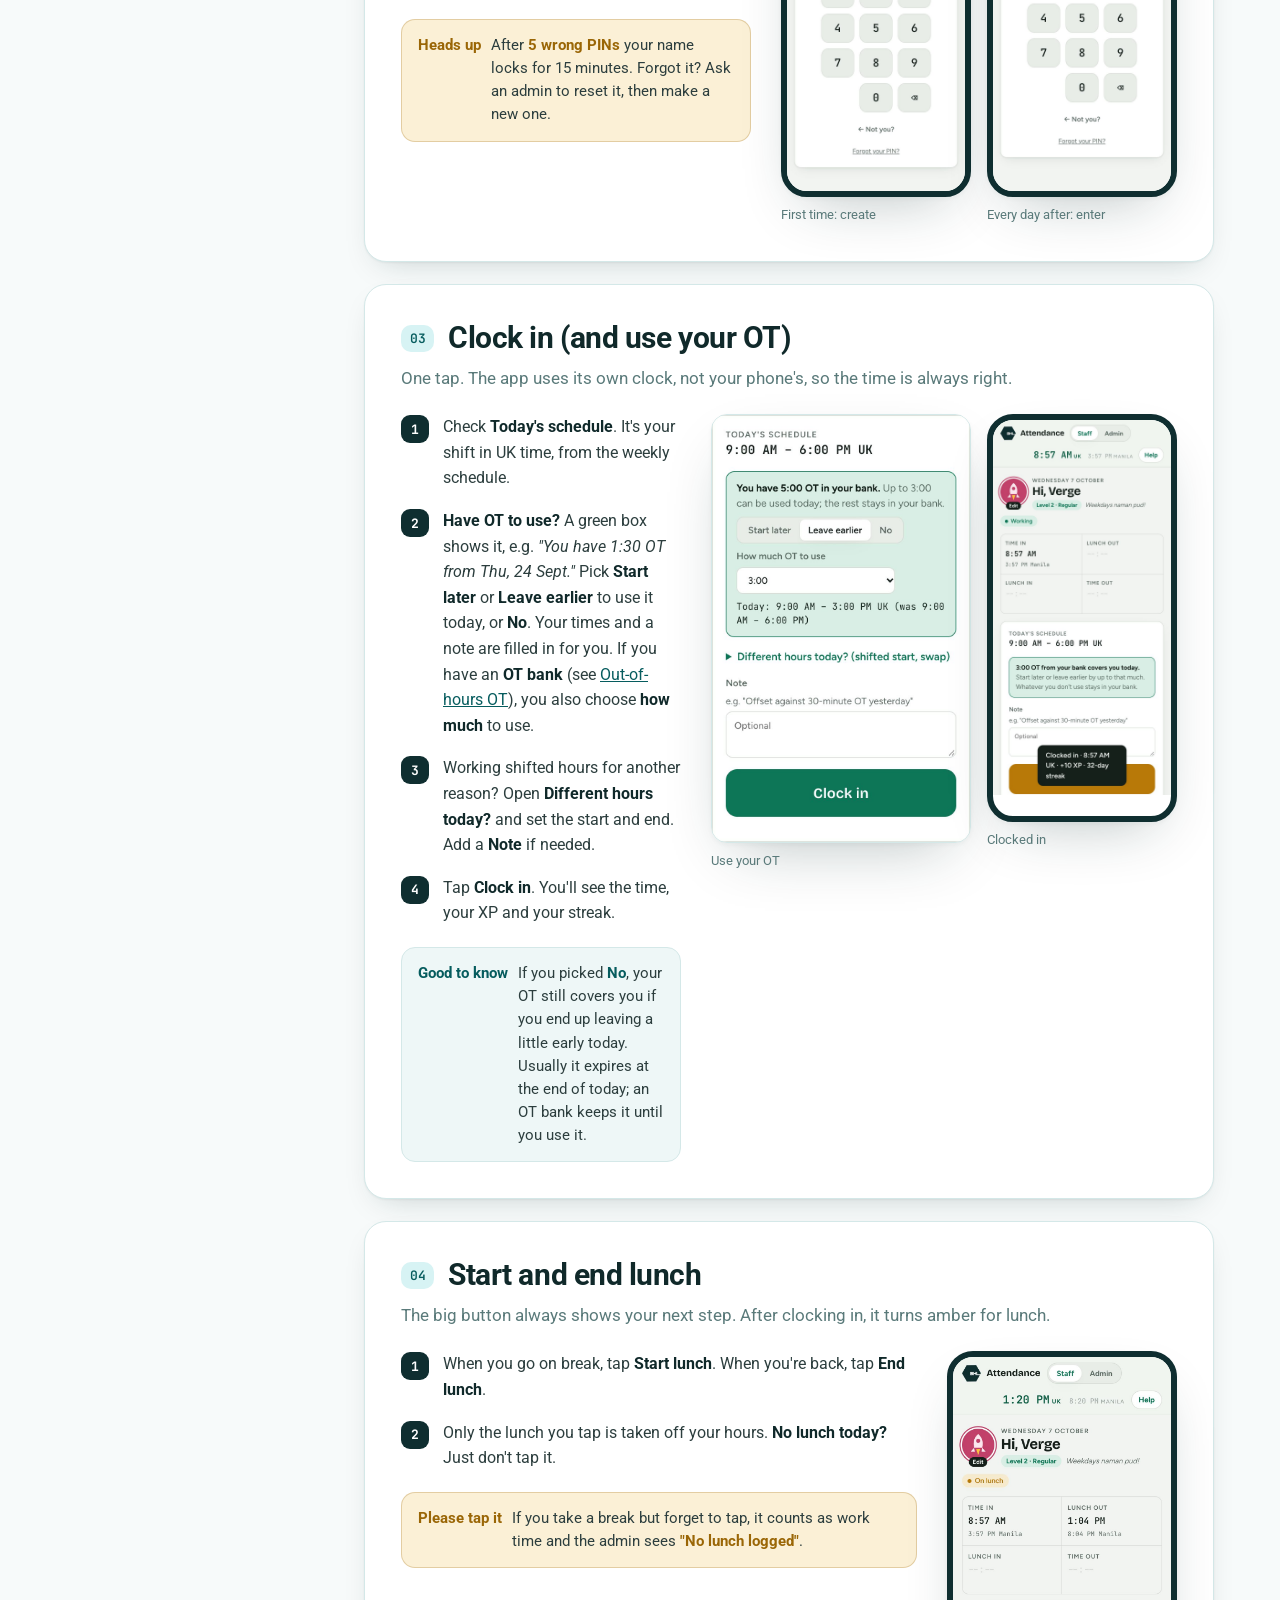
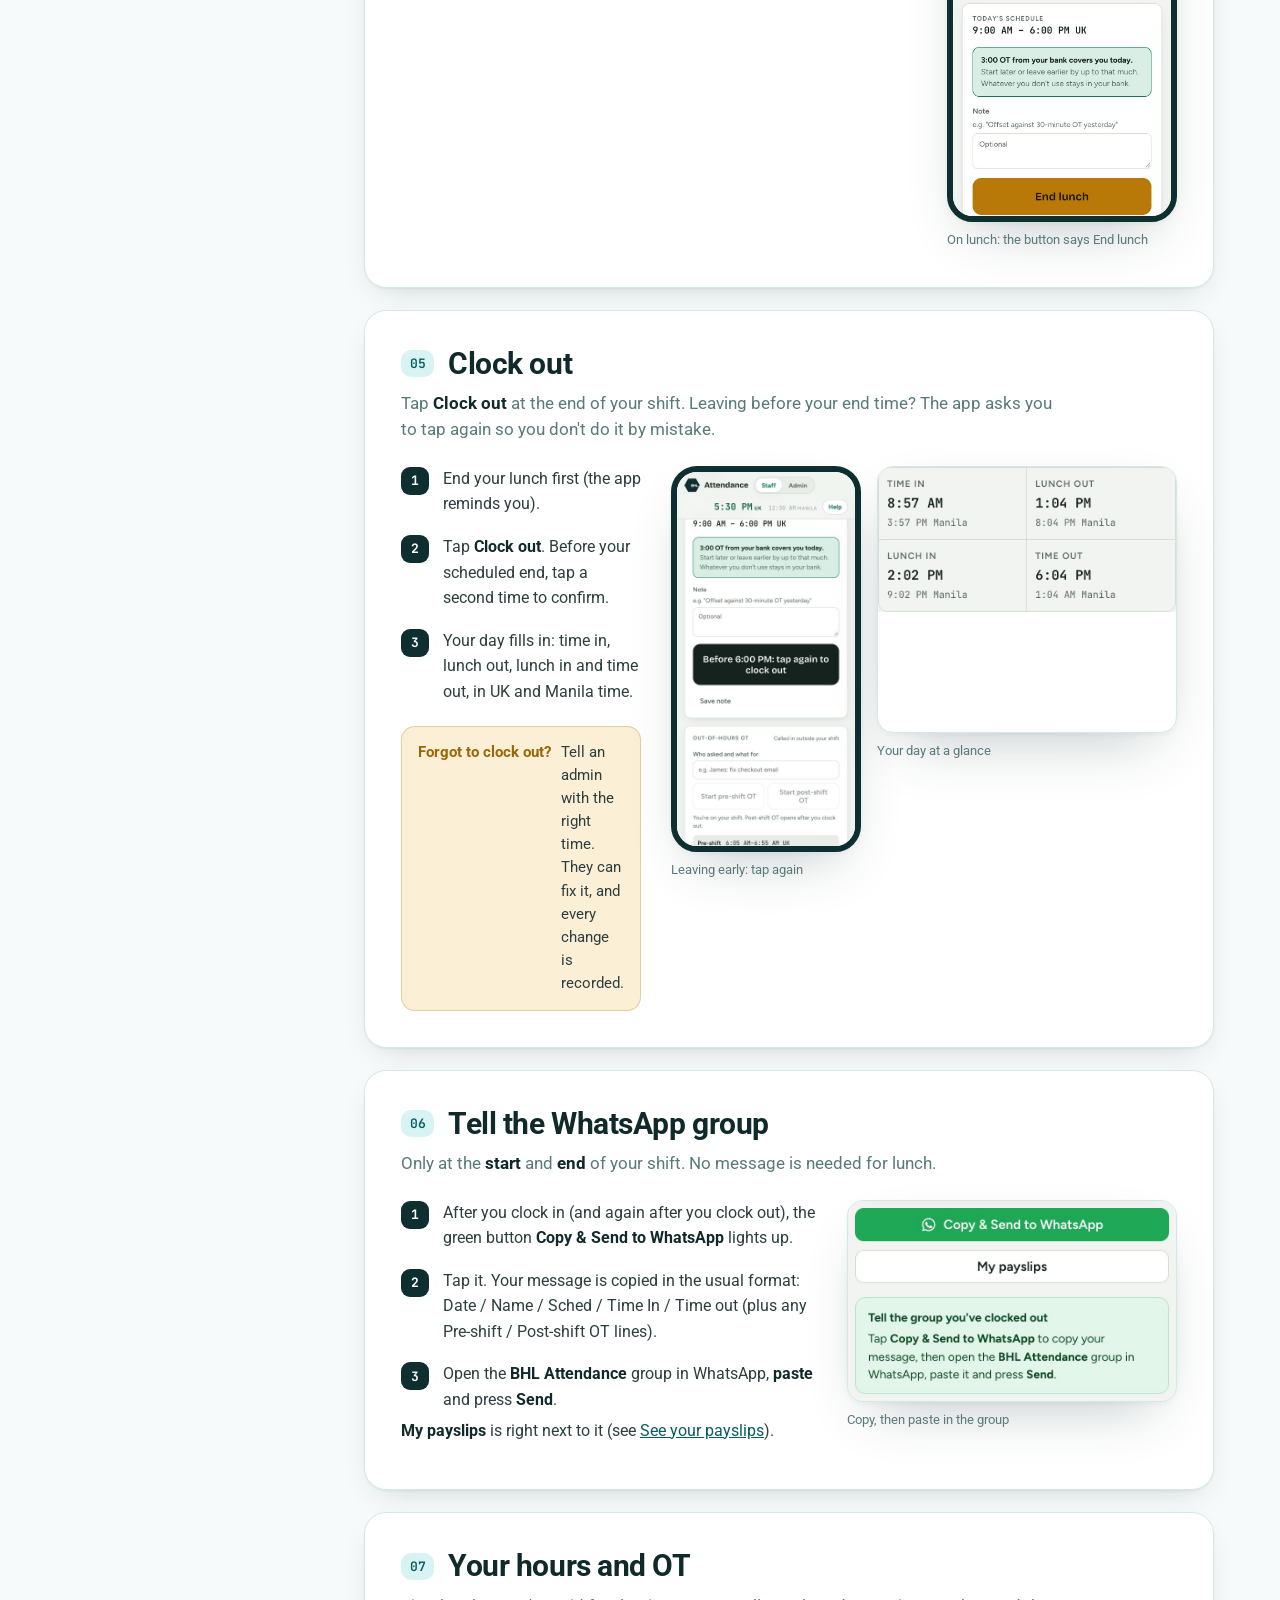
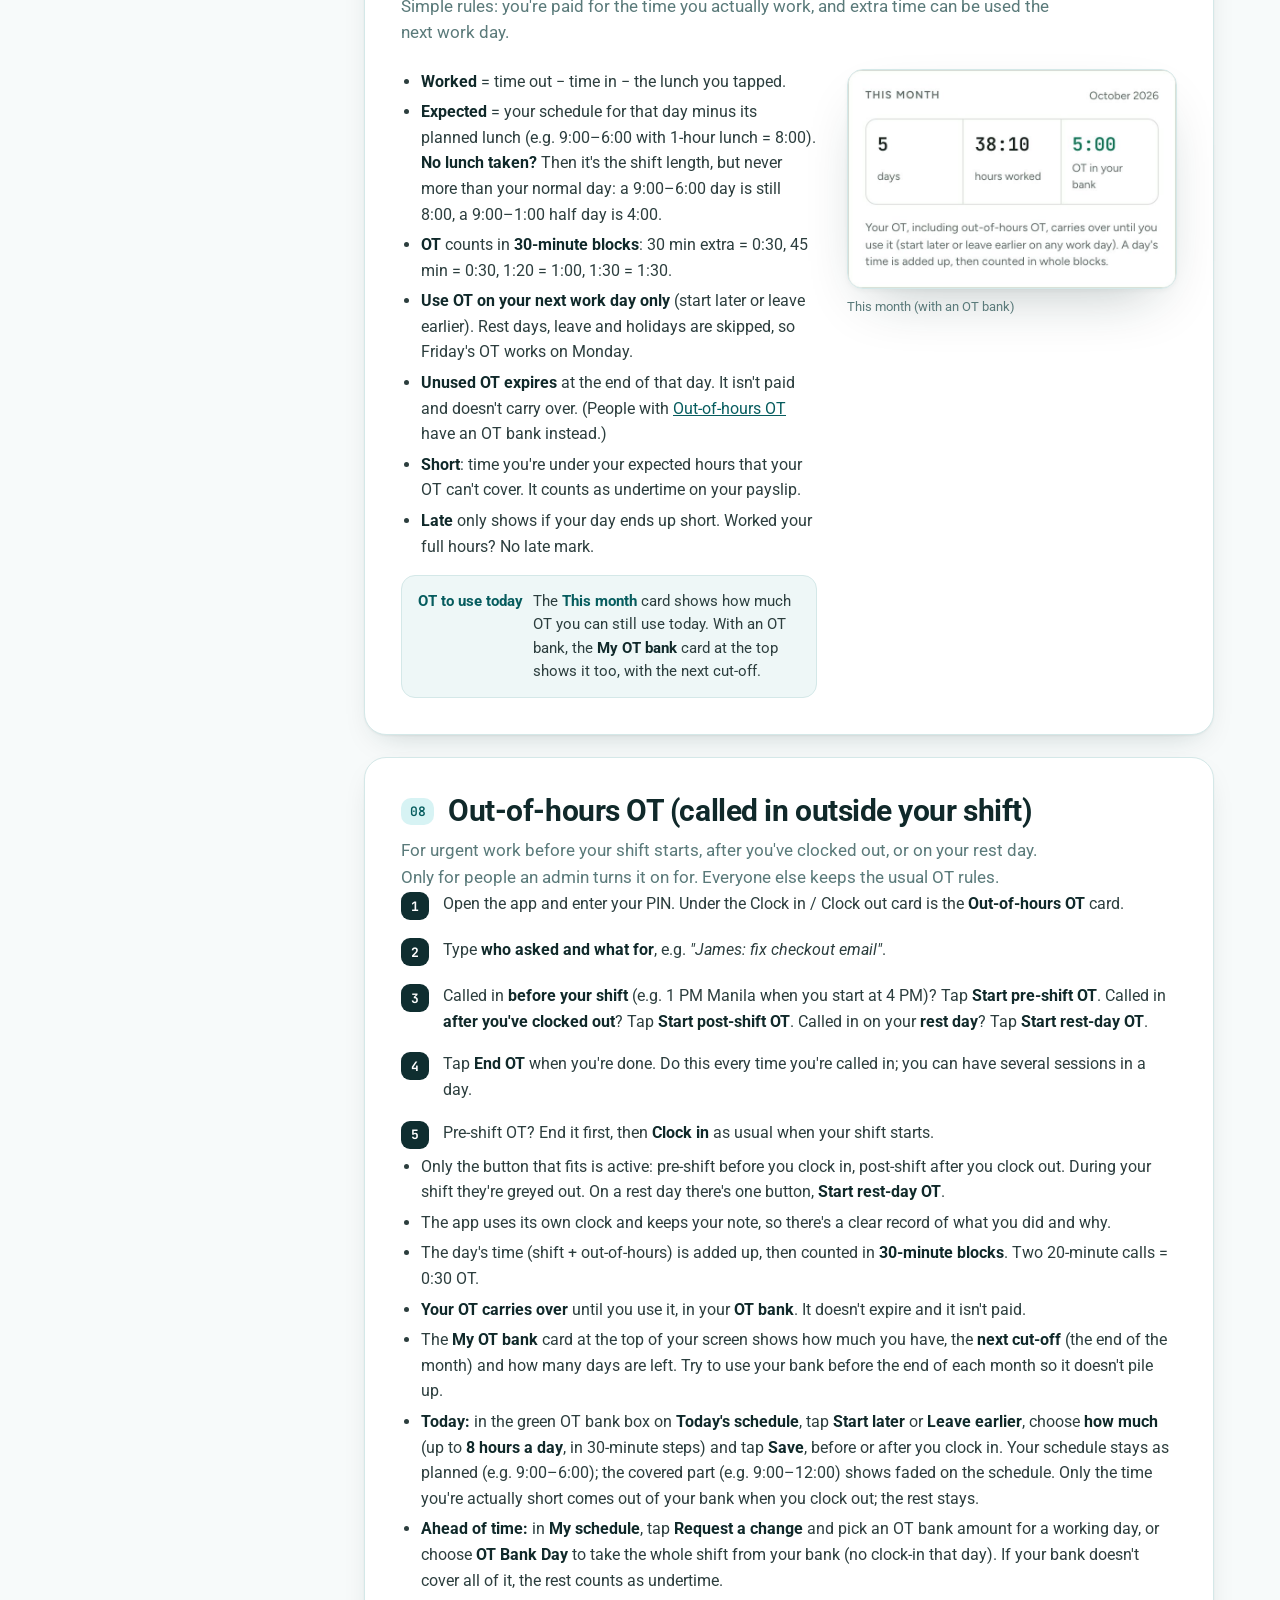
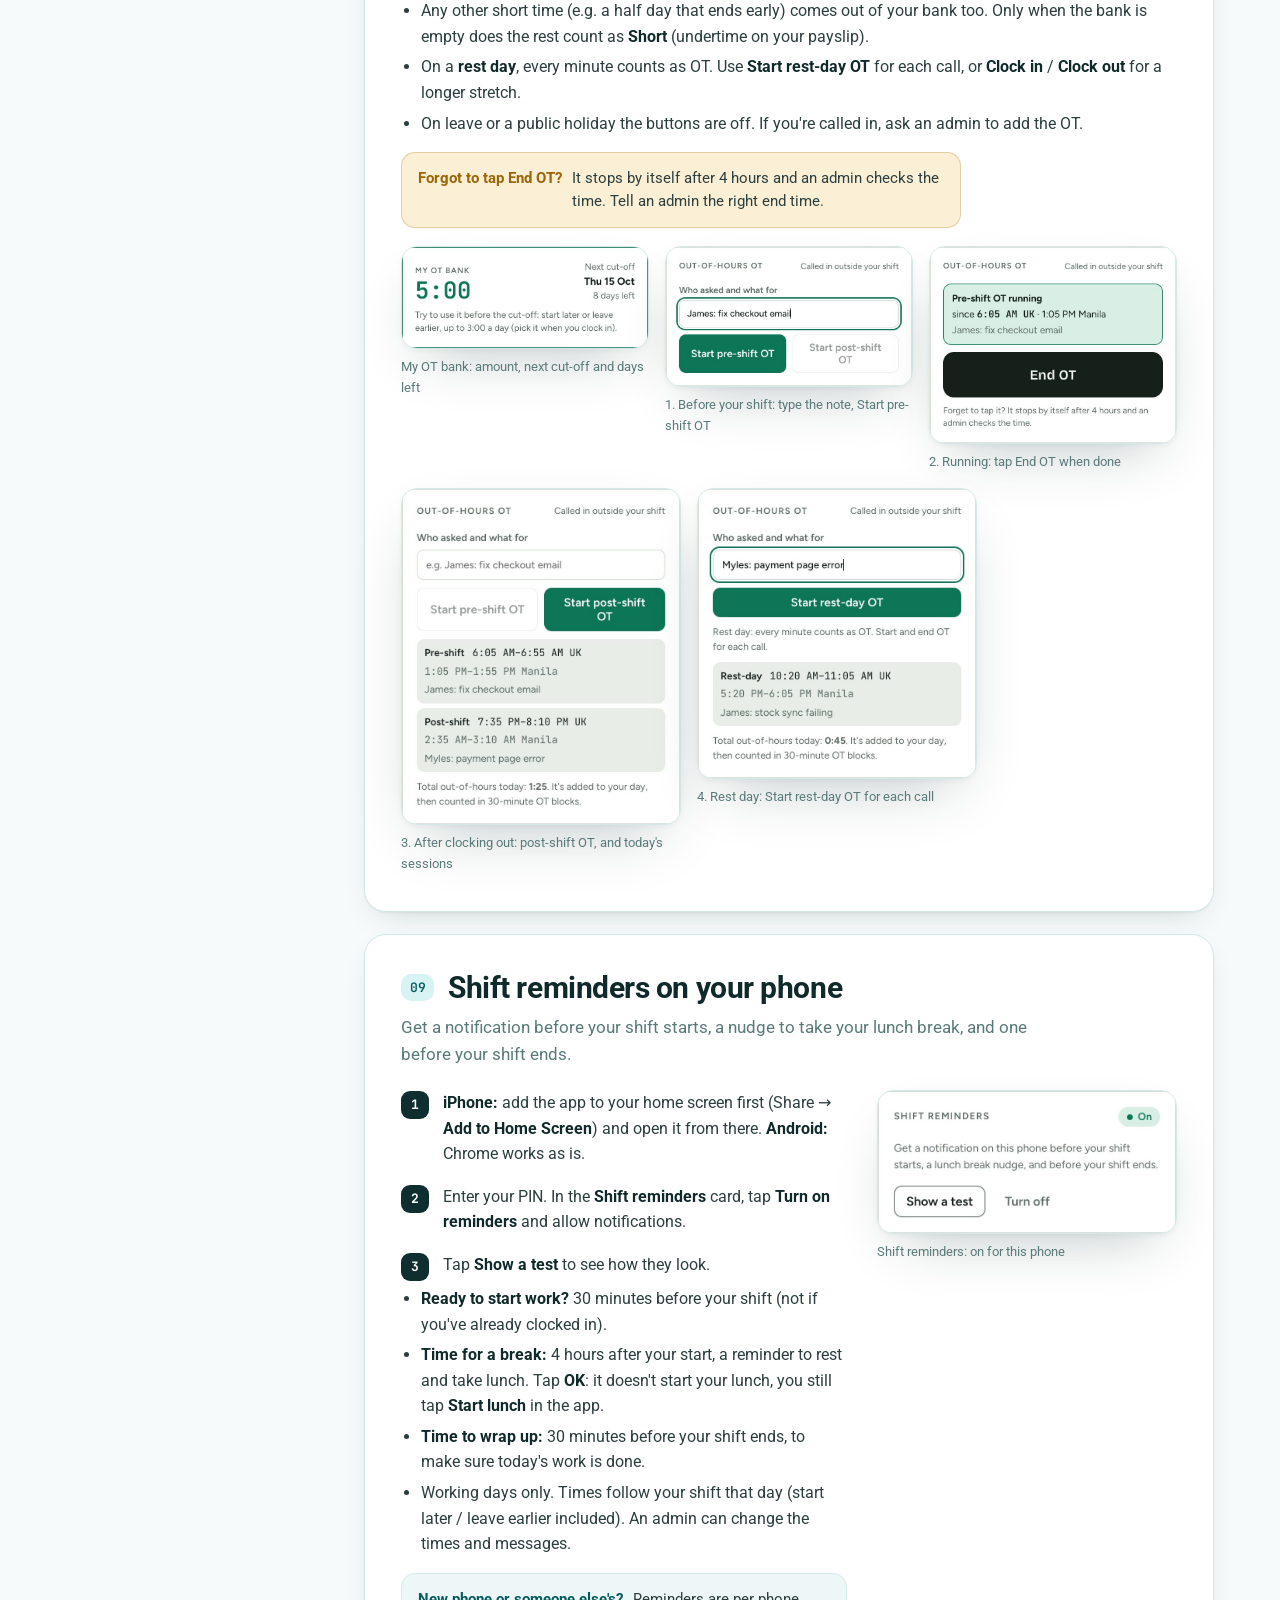
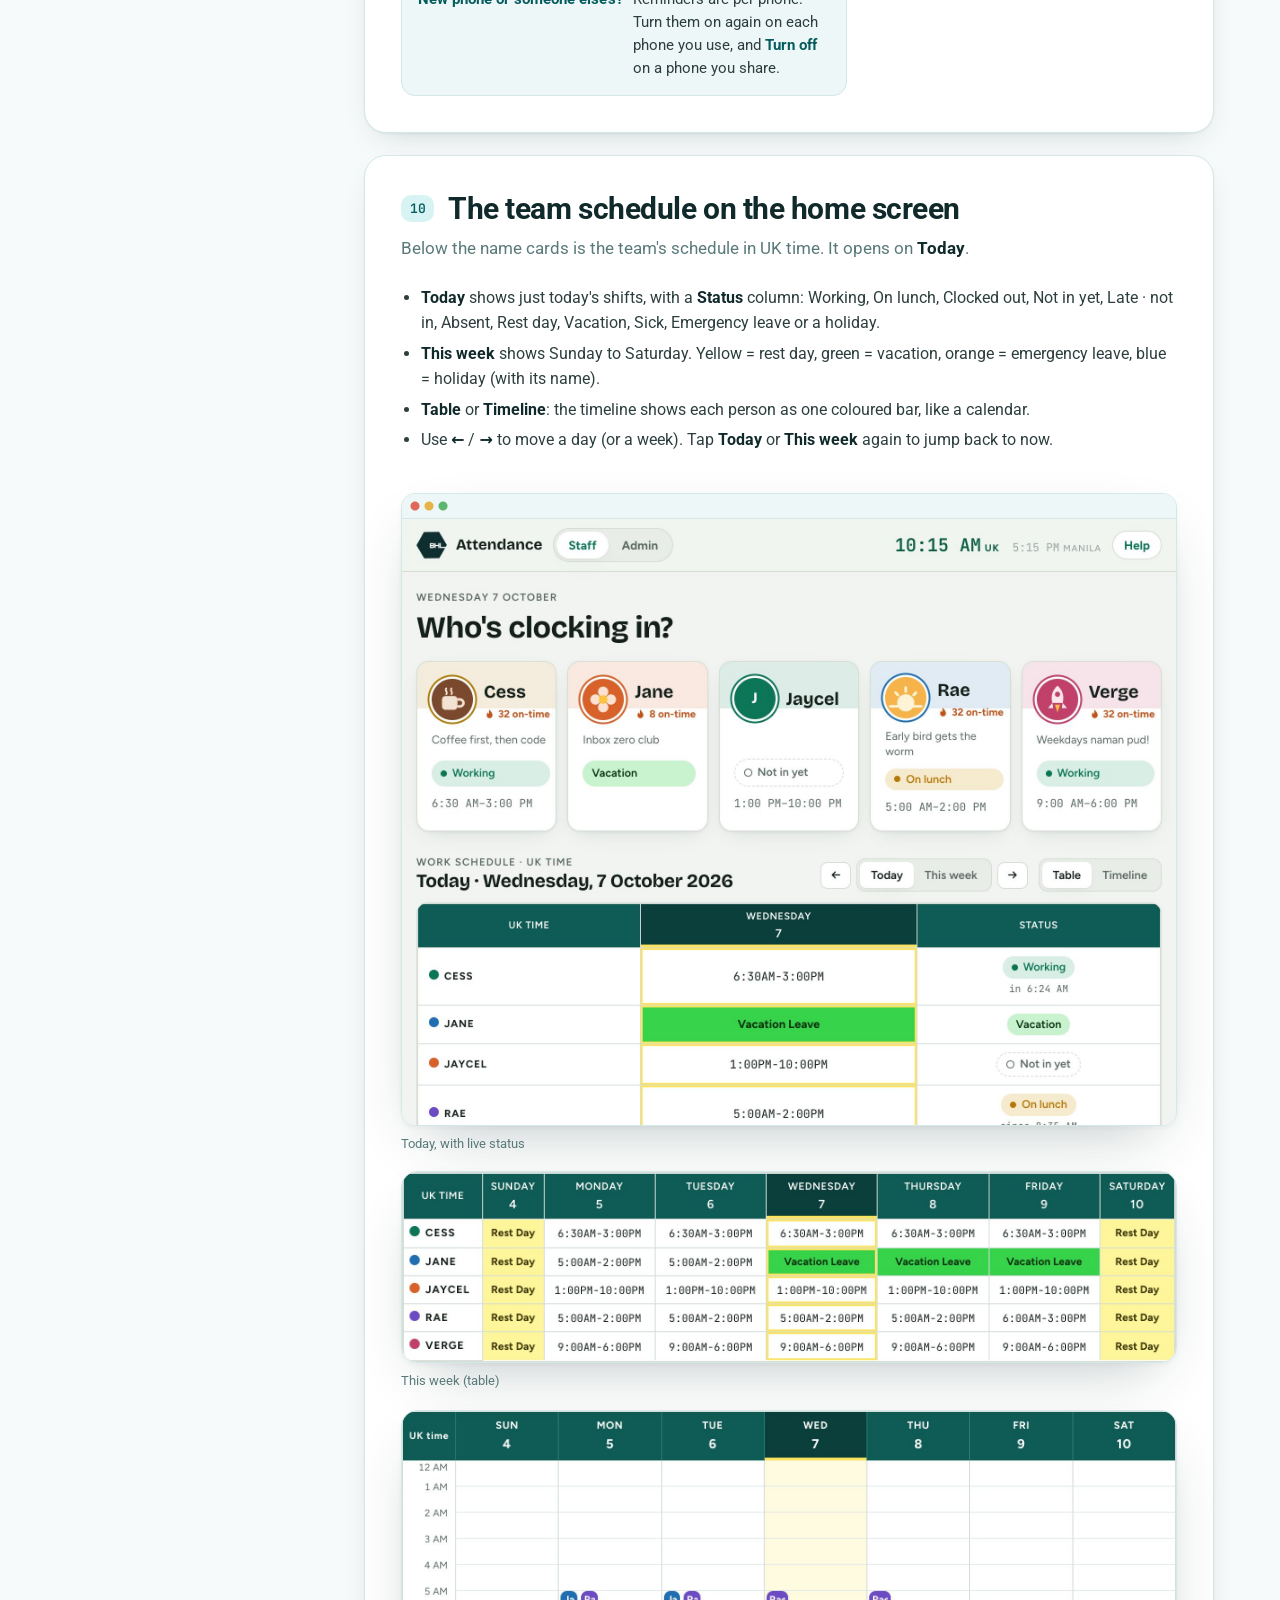
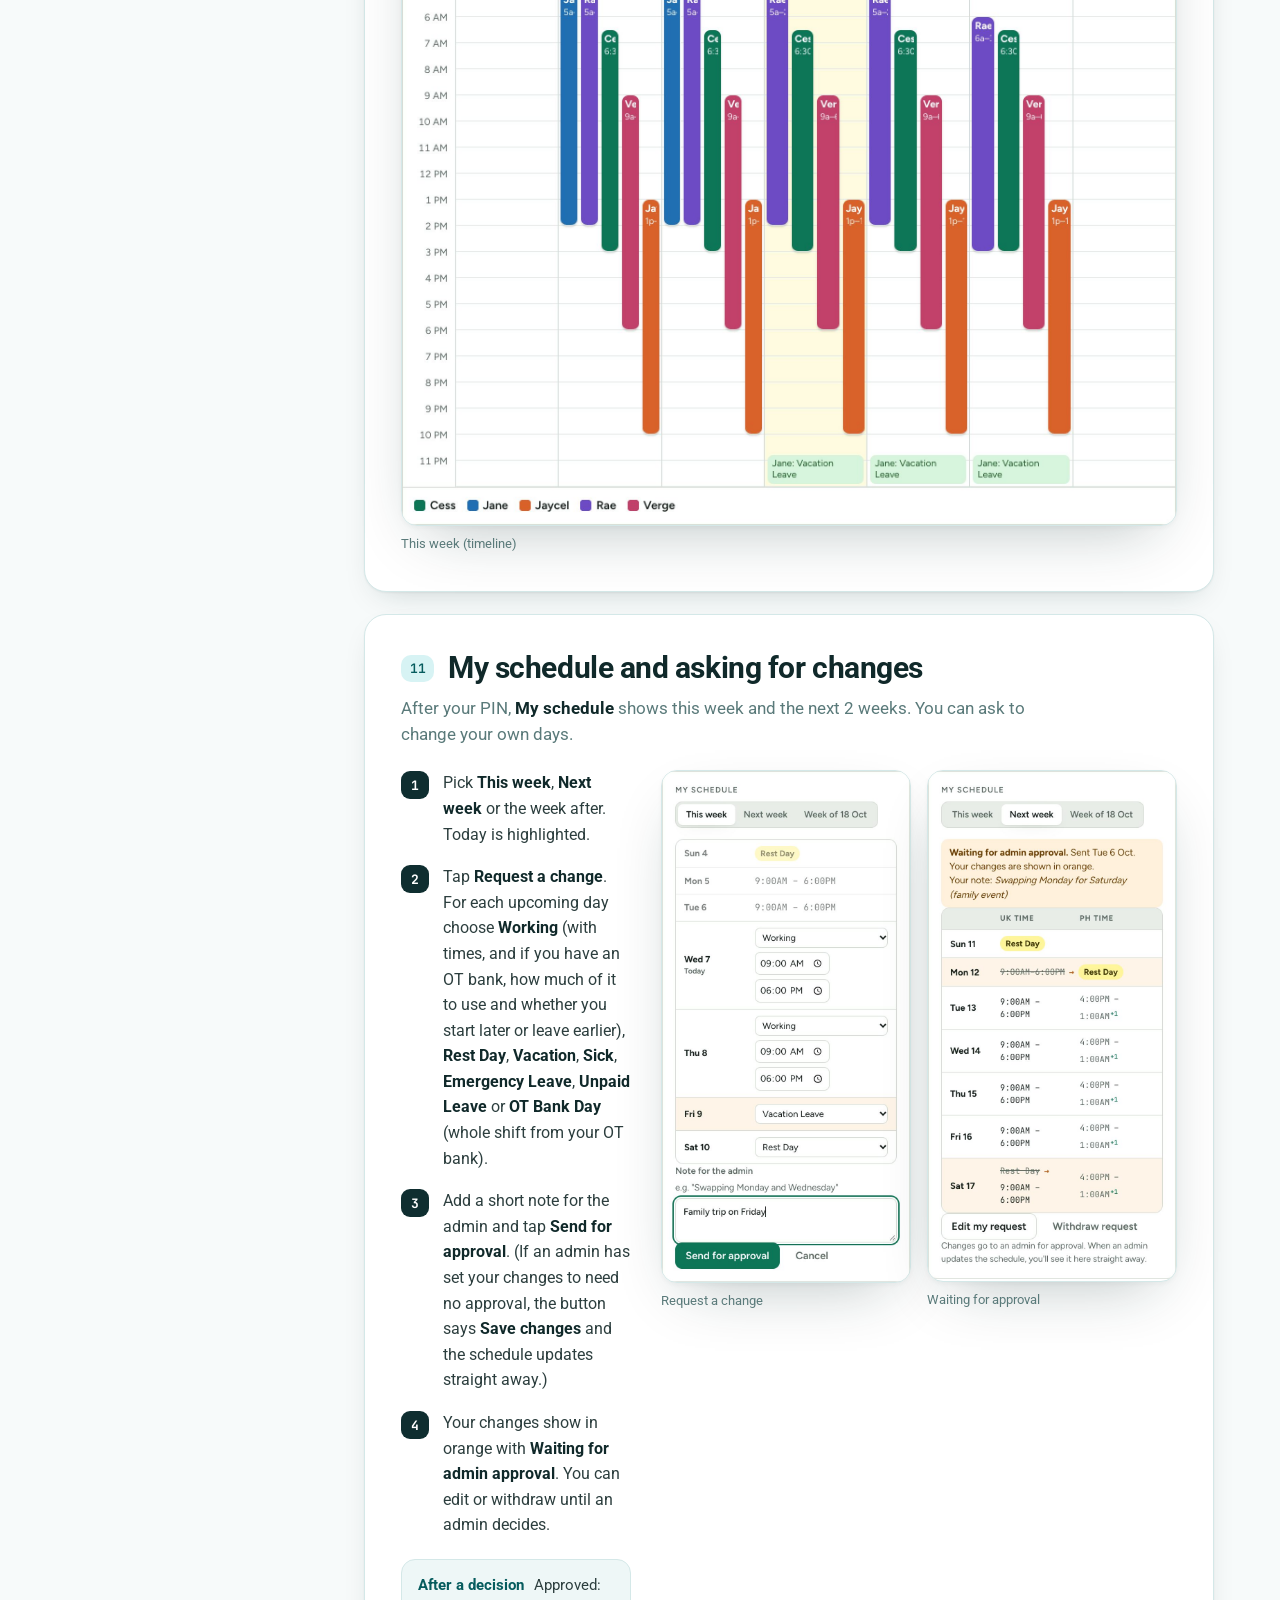
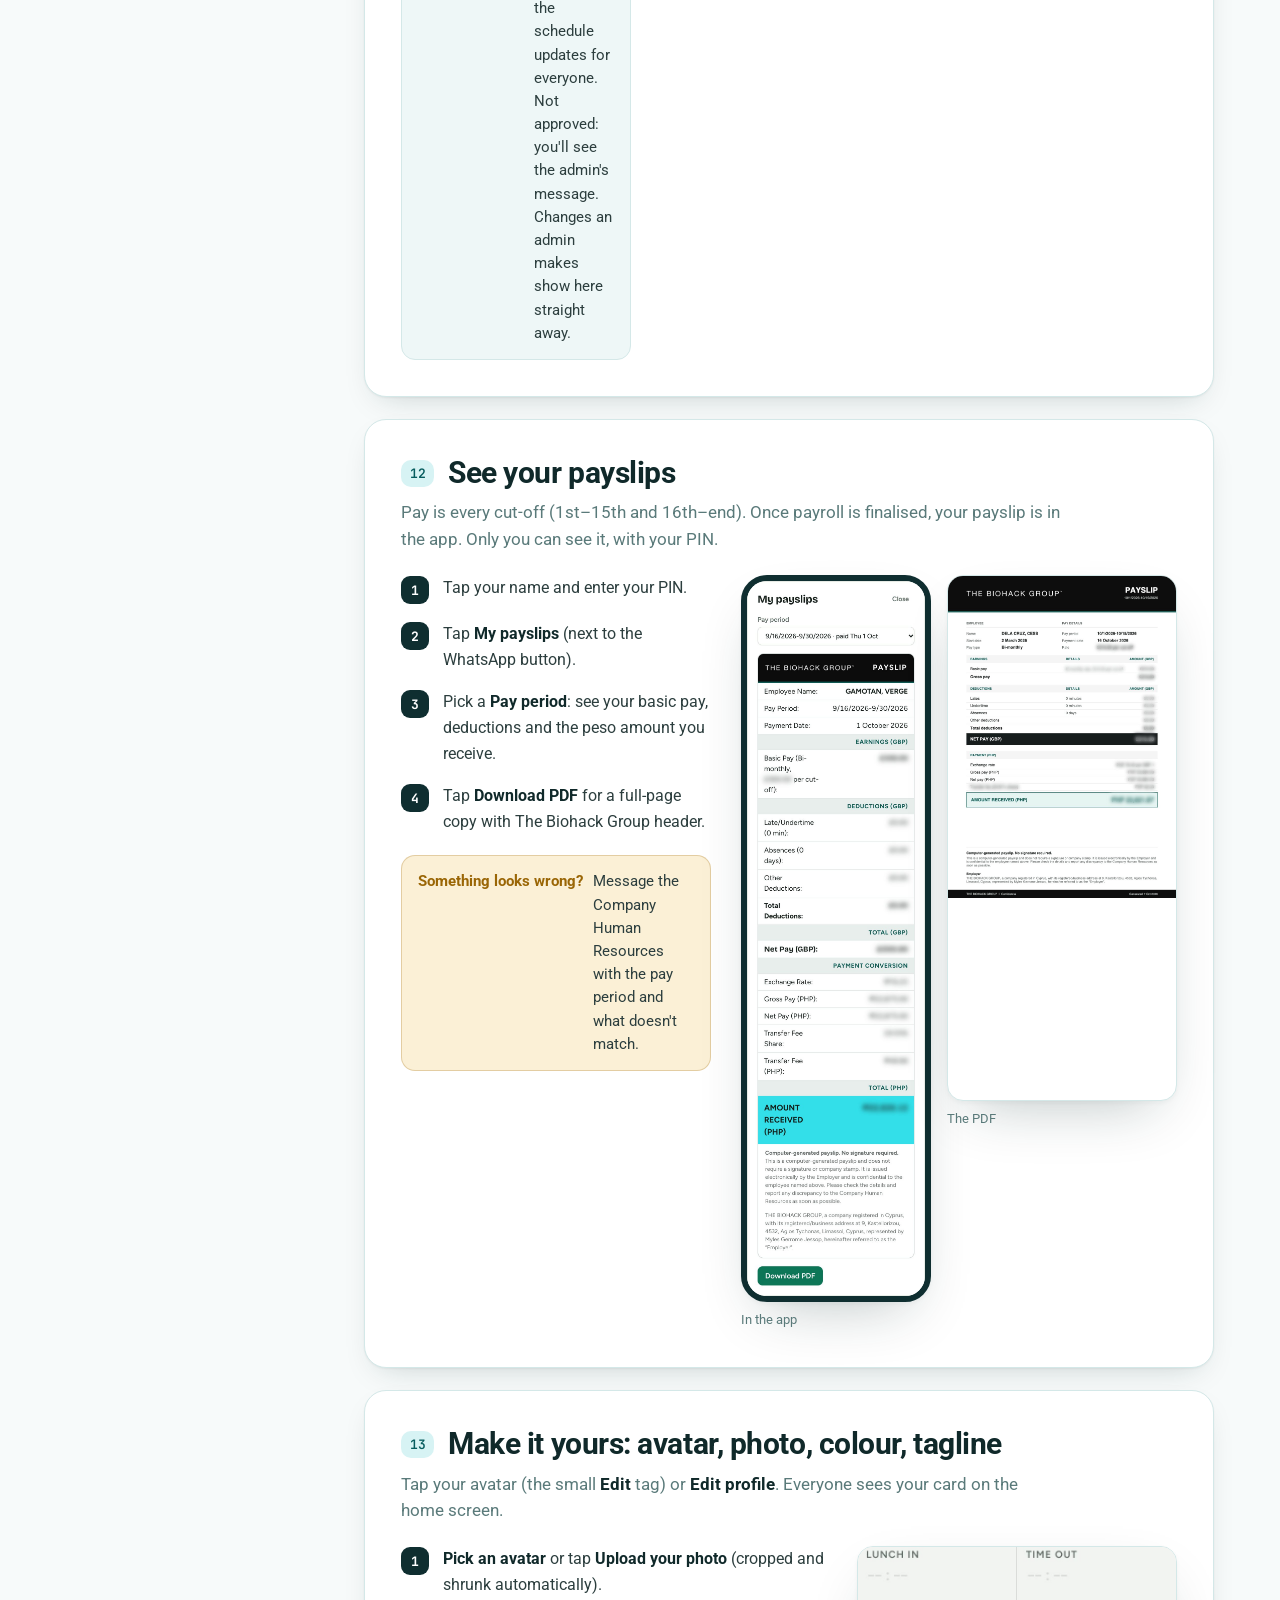
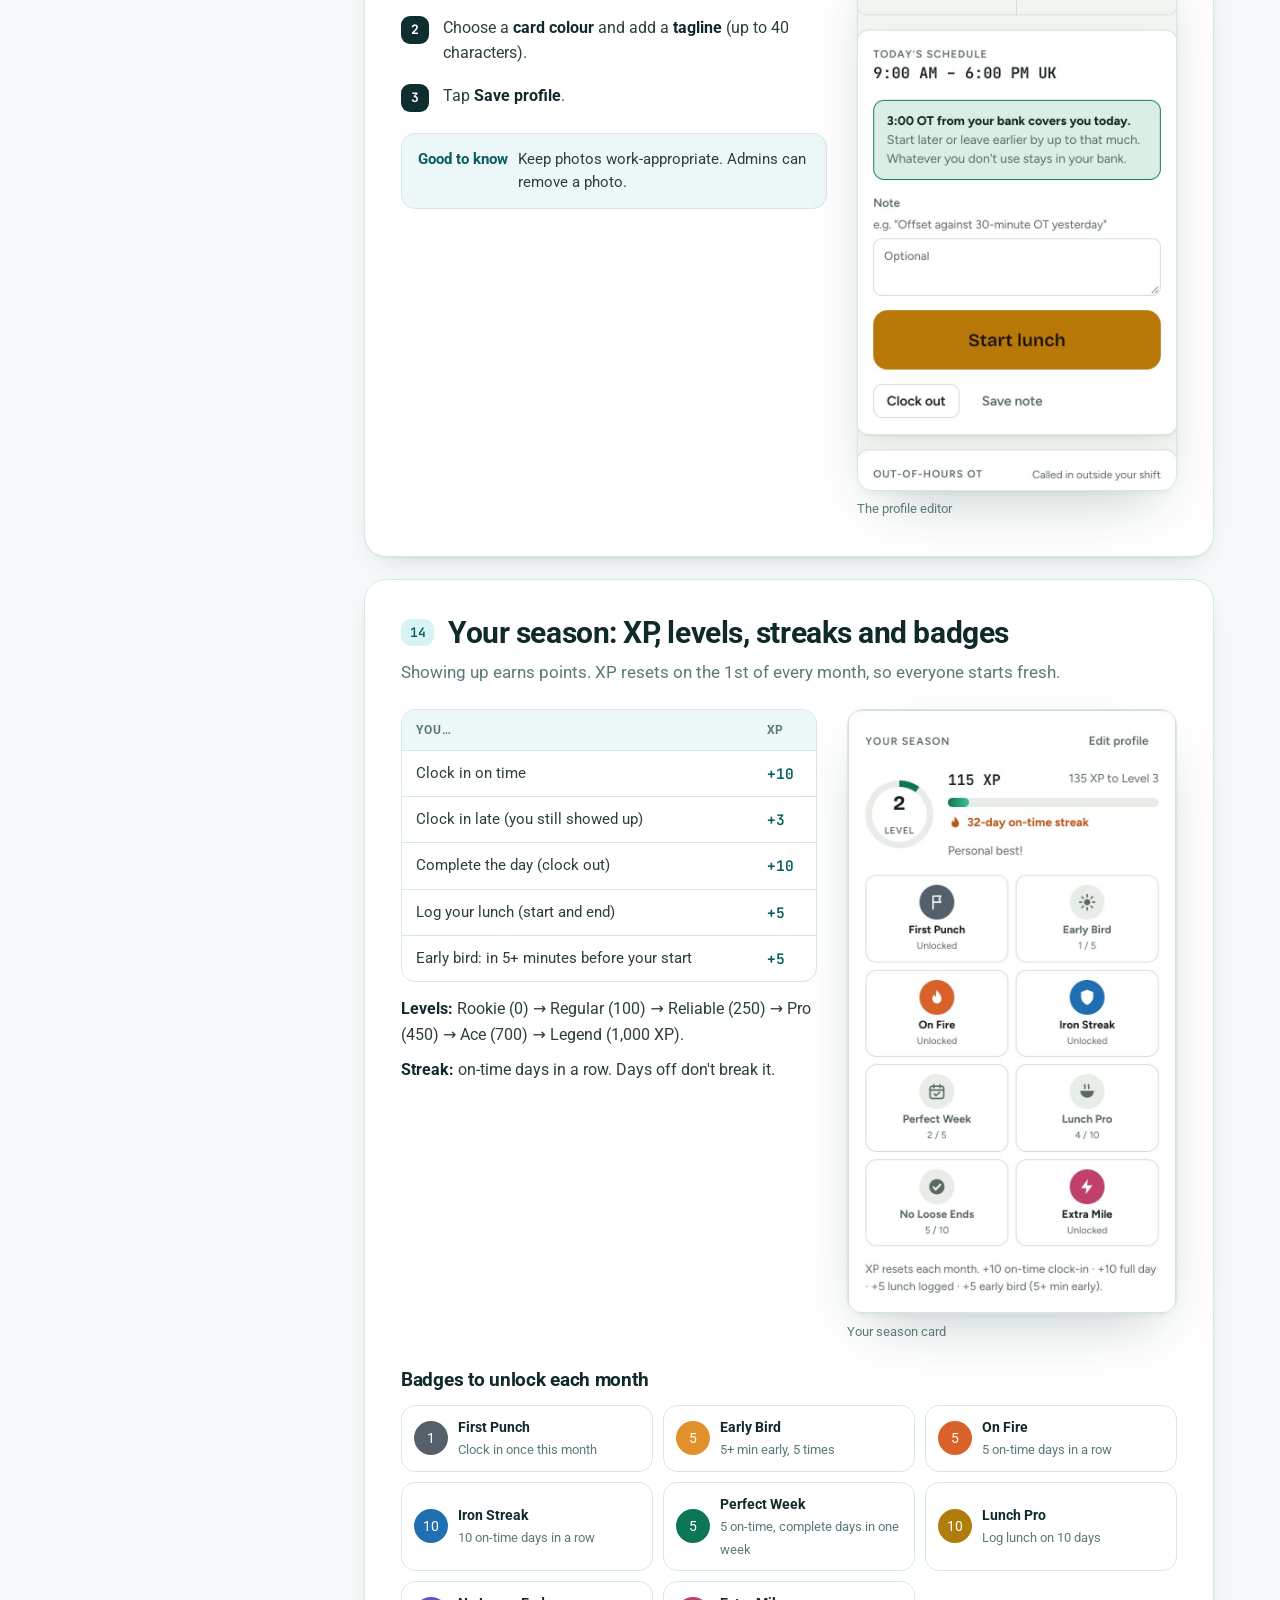
==== commit e9344a54: "OT bank cover on the schedule: part of a shift (start later / leave earlier) or a whole OT Bank Day " ====
--- a/help/index.html
+++ b/help/index.html
@@ -457,7 +457,8 @@
         <li>The day's time (shift + out-of-hours) is added up, then counted in <b>30-minute blocks</b>. Two 20-minute calls = 0:30 OT.</li>
         <li><b>Your OT carries over</b> until you use it, in your <b>OT bank</b>. It doesn't expire and it isn't paid.</li>
         <li>The <b>My OT bank</b> card at the top of your screen shows how much you have, the <b>next cut-off</b> (the end of the month) and how many days are left. Try to use your bank before the end of each month so it doesn't pile up.</li>
-        <li>At clock-in, choose <b>how much</b> of your bank to use (start later or leave earlier). You can use up to <b>8 hours a day</b>, in 30-minute steps (the most you can is picked for you; choose less if you like). The rest stays banked for another day.</li>
+        <li><b>Today:</b> in the green OT bank box on <b>Today's schedule</b>, tap <b>Start later</b> or <b>Leave earlier</b>, choose <b>how much</b> (up to <b>8 hours a day</b>, in 30-minute steps) and tap <b>Save</b>, before or after you clock in. Your schedule stays as planned (e.g. 9:00–6:00); the covered part (e.g. 9:00–12:00) shows faded on the schedule. Only the time you're actually short comes out of your bank when you clock out; the rest stays.</li>
+        <li><b>Ahead of time:</b> in <b>My schedule</b>, tap <b>Request a change</b> and pick an OT bank amount for a working day, or choose <b>OT Bank Day</b> to take the whole shift from your bank (no clock-in that day). If your bank doesn't cover all of it, the rest counts as undertime.</li>
         <li>Any other short time (e.g. a half day that ends early) comes out of your bank too. Only when the bank is empty does the rest count as <b>Short</b> (undertime on your payslip).</li>
         <li>On a <b>rest day</b>, every minute counts as OT. Use <b>Start rest-day OT</b> for each call, or <b>Clock in</b> / <b>Clock out</b> for a longer stretch.</li>
         <li>On leave or a public holiday the buttons are off. If you're called in, ask an admin to add the OT.</li>
@@ -522,8 +523,8 @@
     <div class="prose">
       <ol class="steps">
         <li><div>Pick <b>This week</b>, <b>Next week</b> or the week after. Today is highlighted.</div></li>
-        <li><div>Tap <b>Request a change</b>. For each upcoming day choose <b>Working</b> (with times), <b>Rest Day</b>, <b>Vacation</b>, <b>Sick</b>, <b>Emergency Leave</b> or <b>Unpaid Leave</b>.</div></li>
-        <li><div>Add a short note for the admin and tap <b>Send for approval</b>.</div></li>
+        <li><div>Tap <b>Request a change</b>. For each upcoming day choose <b>Working</b> (with times, and if you have an OT bank, how much of it to use and whether you start later or leave earlier), <b>Rest Day</b>, <b>Vacation</b>, <b>Sick</b>, <b>Emergency Leave</b>, <b>Unpaid Leave</b> or <b>OT Bank Day</b> (whole shift from your OT bank).</div></li>
+        <li><div>Add a short note for the admin and tap <b>Send for approval</b>. (If an admin has set your changes to need no approval, the button says <b>Save changes</b> and the schedule updates straight away.)</div></li>
         <li><div>Your changes show in orange with <b>Waiting for admin approval</b>. You can edit or withdraw until an admin decides.</div></li>
       </ol>
       <div class="tip"><b>After a decision</b><span>Approved: the schedule updates for everyone. Not approved: you'll see the admin's message. Changes an admin makes show here straight away.</span></div>
@@ -613,7 +614,7 @@
   <details class="faq" id="q-signin-loop"><summary>The app keeps asking me to sign in</summary><div>On iPhone the installed app has its own sign-in. Sign in <b>inside the app</b>, not in Safari. It then lasts 14 days. If it still asks every time, tell an admin.</div></details>
   <details class="faq" id="q-wont-load"><summary>The page won't load or looks broken</summary><div>Check your internet, then pull down to refresh (Ctrl+R / Cmd+R on a computer). Still stuck? Tell an admin, and post your times in WhatsApp for now.</div></details>
   <details class="faq" id="q-ot"><summary>Where did my OT go?</summary><div>New OT counts in 30-minute blocks, but only on a day you work <b>more</b> than expected. On a short day the bank covers the gap to the minute (e.g. 7:47 worked of 8:00 takes 0:13). OT can only be used on your next work day, then it expires. Check <b>OT to use today</b> on the This month card. If you couldn't use it for a good reason, ask an admin: they can add it back to a day. With an OT bank (Out-of-hours OT), it stays until you use it: check <b>OT in your bank</b>.</div></details>
-  <details class="faq" id="q-ot-bank-late"><summary>I forgot to use my OT bank when I clocked in</summary><div>Fix it the same day: on <b>Today's schedule</b>, under <b>Bank covers up to (today)</b>, pick how much (e.g. 1:30) and tap <b>Save</b>. That's the most it can cover: when you clock out, only the time you're actually short comes out of your bank, to the minute, and the rest stays. Pick <b>None</b> to undo it. You can do this until the end of the day, after you clock out too. For an earlier day, ask an admin.</div></details>
+  <details class="faq" id="q-ot-bank-late"><summary>I forgot to use my OT bank when I clocked in</summary><div>Fix it the same day: in the green OT bank box on <b>Today's schedule</b>, tap <b>Start later</b> or <b>Leave earlier</b>, pick how much (e.g. 1:30) and tap <b>Save</b>. That's the most it can cover: when you clock out, only the time you're actually short comes out of your bank, to the minute, and the rest stays. Tap <b>No</b> and Save to undo it. You can do this until the end of the day, after you clock out too. For an earlier day, ask an admin.</div></details>
   <details class="faq" id="q-ot-end"><summary>I forgot to tap End OT</summary><div>It stops by itself 4 hours after it started, and admins see an <b>OT auto-stopped</b> flag. Send an admin the real end time (e.g. "Ended pre-shift OT at 2:10 PM Manila") and they'll fix it.</div></details>
   <details class="faq"><summary>I can't see the Out-of-hours OT card</summary><div>It only shows for people an admin has turned it on for. Ask an admin if you're often called in outside your shift.</div></details>
   <details class="faq"><summary>I didn't take lunch today</summary><div>That's fine: don't tap lunch. Your full time counts. If your schedule has no lunch on that day (e.g. part-time), ask an admin to set lunch to 0 so your expected hours are right.</div></details>
@@ -883,6 +884,7 @@
   <details class="faq" id="q-a-reset"><summary>Someone forgot their PIN or is locked out</summary><div><b>Staff → Edit → Reset PIN</b>. They make a new PIN next time. (Locked after 5 wrong tries? They can also wait 15 minutes.)</div></details>
   <details class="faq" id="q-a-signin"><summary>I can't sign in</summary><div><b>"Invalid login credentials"</b>: wrong email or password; another admin can remove and re-create your login. <b>"This login doesn't have access"</b>: ask an admin to add you under Access.</div></details>
   <details class="faq"><summary>An out-of-hours OT session has the wrong time, or says auto-stopped</summary><div>Open that day (<b>Edit</b>). Under <b>Out-of-hours OT</b>, change the start or end time and click that session's <b>Save</b>. Use <b>Add session</b> if someone forgot to clock it, with a note of who asked.</div></details>
+  <details class="faq"><summary>Set OT bank cover or an OT Bank Day for someone</summary><div>In <b>Schedule</b>, pick the day: for a working day choose an <b>OT bank</b> amount and <b>start later</b> or <b>leave earlier</b>; for a whole day choose <b>OT Bank Day</b>. Then <b>Save week</b>. The covered part shows faded on the schedule. In <b>Staff → Edit</b>, tick <b>Their own schedule changes don't need approval</b> for someone (e.g. also an admin) whose requests should apply straight away.</div></details>
   <details class="faq"><summary>Someone with an OT bank forgot to use it, or their schedule was changed</summary><div>Open that day (<b>Edit</b>) and set <b>OT bank can cover up to</b>, e.g. 90 for a 7:30 start instead of 6:00. Only their real short time comes out, to the minute. Changing a day's schedule in Edit doesn't take anything from the bank by itself, so set this as well.</div></details>
   <details class="faq"><summary>Someone's OT expired but they couldn't use it</summary><div>Open the day they want to use it (<b>Edit</b>) and set <b>Extra OT credit</b>, e.g. 60 minutes.</div></details>
   <details class="faq"><summary>"No lunch logged" on a day</summary><div>They had a planned lunch but didn't tap it, so the time counts as worked. If they did take a break, edit the day and add the lunch times. If that day never has lunch, set its Lunch to 0 in Staff → Usual week.</div></details>
